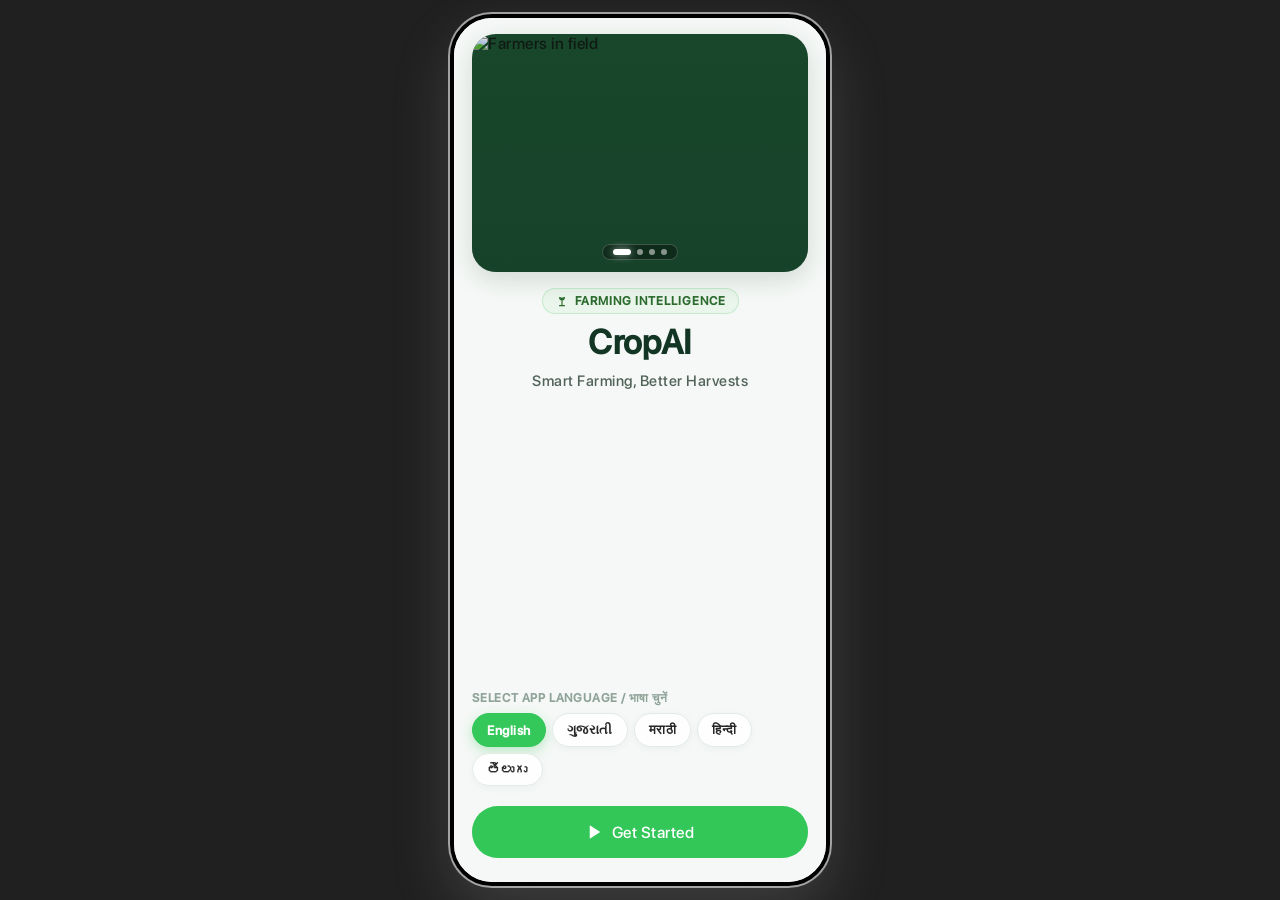
==== index.html @ 3a7b5b53 "feat: add Apple-style weather UI, live agri news, KVK directory and profile enhancements" ====
<!DOCTYPE html>
<html lang="en">
<head>
  <meta charset="UTF-8">
  <meta name="viewport" content="width=device-width, initial-scale=1.0, maximum-scale=1.0, user-scalable=no, viewport-fit=cover">
  <title>CropAI - Smart Farming &amp; Agricultural Intelligence</title>
  <!-- Google Fonts -->
  <link rel="preconnect" href="https://fonts.googleapis.com">
  <link rel="preconnect" href="https://fonts.gstatic.com" crossorigin>
  <link href="https://fonts.googleapis.com/css2?family=Inter:wght@400;500;600;700;800&family=Manrope:wght@400;500;600;700;800&display=swap" rel="stylesheet">
  <link rel="stylesheet" href="main.css">
</head>
<body>

<div class="app-container">

  <!-- Mobile Device Shell Frame (Responsive on Phones, Sleek Frame on Laptop) -->
  <main class="device-shell">

    <!-- =========================================================================
         1. SCREEN: WELCOME & ONBOARDING
         ========================================================================= -->
    <section id="screen-welcome" class="screen-view welcome-screen active">
      <div class="welcome-top-section">
        <div class="welcome-hero-banner">
          <div class="welcome-slideshow-container">
            <div class="welcome-slides-wrapper" id="welcomeSlidesWrapper">
              <div class="welcome-slide active">
                <img src="https://cdn.pixabay.com/photo/2022/09/15/18/40/farmers-7457046_1280.jpg" alt="Farmers in field">
                <div class="slide-overlay"></div>
              </div>
              <div class="welcome-slide">
                <img src="https://images.pexels.com/photos/2933243/pexels-photo-2933243.jpeg?cs=srgb&dl=pexels-jk04-2933243.jpg&fm=jpg" alt="Agriculture landscape">
                <div class="slide-overlay"></div>
              </div>
              <div class="welcome-slide">
                <img src="https://img.freepik.com/premium-photo/farmer-tending-crops-field-emphasizing-cycle-growth-sustainable-agriculture_996993-126149.jpg" alt="Farmer tending crops">
                <div class="slide-overlay"></div>
              </div>
              <div class="welcome-slide">
                <img src="https://media.istockphoto.com/id/1633877502/photo/smart-farming-agriculture-concept-man-holding-smartphone-monitor-and-track-agricultural.jpg?s=170667a&w=0&k=20&c=a_o7sky-tUpURgMu3EN2q37-H2zfUb5lwNKe7RwKpAM=" alt="Smart farming smartphone">
                <div class="slide-overlay"></div>
              </div>
            </div>
            <div class="slideshow-indicators" id="welcomeSlideDots">
              <span class="slide-dot active" onclick="jumpToSlide(0)"></span>
              <span class="slide-dot" onclick="jumpToSlide(1)"></span>
              <span class="slide-dot" onclick="jumpToSlide(2)"></span>
              <span class="slide-dot" onclick="jumpToSlide(3)"></span>
            </div>
          </div>
        </div>

        <div class="welcome-branding">
          <div class="logo-badge">
            <svg viewBox="0 0 24 24" fill="none" stroke="currentColor" stroke-width="2"><path d="M7 20h10M12 20V10M12 10a4 4 0 0 1-4-4 4 4 0 0 1 4 4zm0 0a4 4 0 0 0 4-4 4 4 0 0 0-4 4z"/></svg>
            <span>Farming Intelligence</span>
          </div>
          <h1 class="app-title-huge">CropAI</h1>
          <p class="app-subtitle-tagline">Smart Farming, Better Harvests</p>
        </div>
      </div>

      <div class="welcome-interactive-container">
        <div class="language-selector-section">
          <label class="lang-selector-label">Select App Language / भाषा चुनें</label>
          <div class="lang-chips-grid">
            <button class="lang-chip active" onclick="selectLang(this)">English</button>
            <button class="lang-chip" onclick="selectLang(this)">ગુજરાતી</button>
            <button class="lang-chip" onclick="selectLang(this)">मराठी</button>
            <button class="lang-chip" onclick="selectLang(this)">हिन्दी</button>
            <button class="lang-chip" onclick="selectLang(this)">తెలుగు</button>
          </div>
        </div>

        <button class="welcome-play-btn" onclick="navigateTo('screen-home')">
          <svg viewBox="0 0 24 24"><polygon points="5 3 19 12 5 21 5 3"/></svg>
          <span>Get Started</span>
        </button>
      </div>
    </section>

    <!-- =========================================================================
         2. SCREEN: HOME DASHBOARD
         ========================================================================= -->
    <section id="screen-home" class="screen-view">
      <div class="scroll-area">
        <!-- Header -->
        <div class="dashboard-header">
          <div class="location-weather-badge" onclick="navigateTo('screen-weather')" style="cursor:pointer;" title="Tap to view full day weather &amp; forecast">
            <div class="weather-icon-box" id="dashboardWeatherIcon">
              <img src="https://em-content.zobj.net/source/apple/453/sun_2600-fe0f.png" class="apple-header-weather-img" id="dashboardWeatherIconImg" alt="Clear Weather">
            </div>
            <div class="weather-text-wrap">
              <div class="weather-temp" id="dashboardWeatherText">26°C Clear</div>
              <div class="weather-location" id="dashboardLocationText">📍 Ahmedabad, Gujarat</div>
            </div>
          </div>
          <button class="icon-btn" onclick="navigateTo('screen-profile')" title="User Profile">
            <svg viewBox="0 0 24 24" fill="none" stroke="currentColor" stroke-width="2"><path d="M20 21v-2a4 4 0 0 0-4-4H8a4 4 0 0 0-4 4v2"/><circle cx="12" cy="7" r="4"/></svg>
          </button>
        </div>

        <!-- AI Recommendation Hero Card -->
        <div class="home-hero-wrap">
          <div class="hero-recommendation-card">
            <!-- Decorative Ambient Glows -->
            <div class="hero-ambient-glow"></div>
            <div class="hero-ambient-glow-sub"></div>

            <div class="hero-card-content">
              <!-- Top Row: Sparkle Icon -->


              <!-- Main Row: Content + 3D Crop Sprout Graphic -->
              <div class="hero-main-row">
                <div class="hero-text-block">
                  <h2 class="hero-card-title">AI Crop Recommendation</h2>
                  <p class="hero-card-desc">Get personalized high-yield crop suggestions based on your soil &amp; climate profile.</p>
                </div>
                <div class="hero-visual-badge">
                  <div class="hero-visual-glow"></div>
                  <img src="https://em-content.zobj.net/source/apple/453/seedling_1f331.png" alt="Crop AI" class="hero-plant-img">
                </div>
              </div>

              <!-- Agri-Tech Highlights Micro-Chips -->
              <div class="hero-chips-row">
                <span class="hero-chip">🧪 Soil NPK Sync</span>
                <span class="hero-chip">🌦️ Climate Match</span>
                <span class="hero-chip">🎯 98.4% Accuracy</span>
              </div>

              <!-- High-Conversion Action Button -->
              <button class="btn-get-rec" onclick="navigateTo('screen-crop-rec')">
                <span>Get Recommendation</span>
                <svg viewBox="0 0 24 24" fill="none" stroke="currentColor" stroke-width="2.5"><path d="M5 12h14M12 5l7 7-7 7"/></svg>
              </button>
            </div>
          </div>
        </div>

        <!-- Market Prices & Trends Carousel -->
        <div class="market-preview-section">
          <div class="section-header-row">
            <span class="section-heading">Market Prices &amp; Trends</span>
            <span class="link-view-all" onclick="navigateTo('screen-market')">View All</span>
          </div>
          <div class="prices-horizontal-scroll" id="homePricesHorizontalScroll">
            <div class="mini-price-card" onclick="navigateTo('screen-market')">
              <div class="mini-card-top">
                <span class="mini-crop-name">Wheat</span>
                <span class="trend-up-icon">
                  <svg viewBox="0 0 24 24" fill="none" stroke="currentColor" stroke-width="2"><path d="m5 12 7-7 7 7M12 19V5"/></svg>
                </span>
              </div>
              <div class="mini-price-val">₹2,450/qt</div>
              <div class="mini-pct-up">+1.2%</div>
            </div>

            <div class="mini-price-card" onclick="navigateTo('screen-market')">
              <div class="mini-card-top">
                <span class="mini-crop-name">Rice</span>
                <span class="trend-down-icon">
                  <svg viewBox="0 0 24 24" fill="none" stroke="currentColor" stroke-width="2"><path d="m19 12-7 7-7-7M12 5v14"/></svg>
                </span>
              </div>
              <div class="mini-price-val">₹3,100/qt</div>
              <div class="mini-pct-down">-0.5%</div>
            </div>

            <div class="mini-price-card" onclick="navigateTo('screen-market')">
              <div class="mini-card-top">
                <span class="mini-crop-name">Cotton</span>
                <span class="trend-up-icon">
                  <svg viewBox="0 0 24 24" fill="none" stroke="currentColor" stroke-width="2"><path d="m5 12 7-7 7 7M12 19V5"/></svg>
                </span>
              </div>
              <div class="mini-price-val">₹6,800/qt</div>
              <div class="mini-pct-up">+2.4%</div>
            </div>

            <div class="mini-price-card" onclick="navigateTo('screen-market')">
              <div class="mini-card-top">
                <span class="mini-crop-name">Soybean</span>
                <span class="trend-up-icon">
                  <svg viewBox="0 0 24 24" fill="none" stroke="currentColor" stroke-width="2"><path d="m5 12 7-7 7 7M12 19V5"/></svg>
                </span>
              </div>
              <div class="mini-price-val">₹4,100/qt</div>
              <div class="mini-pct-up">+3.5%</div>
            </div>
          </div>
        </div>

        <!-- Smart Farming Alerts -->
        <div class="alerts-section">
          <span class="section-heading">Smart Farming Alerts</span>
          <div class="alert-card">
            <div class="alert-bullet bullet-red"></div>
            <div class="alert-content">
              <span class="alert-type">Pest Alert</span>
              <span class="alert-message">Aphid risk high in your area</span>
            </div>
            <span class="alert-time">Now</span>
          </div>

          <div class="alert-card">
            <div class="alert-bullet bullet-amber"></div>
            <div class="alert-content">
              <span class="alert-type">Weather Alert</span>
              <span class="alert-message">Rain expected in 2 days</span>
            </div>
            <span class="alert-time">1h ago</span>
          </div>

          <div class="alert-card">
            <div class="alert-bullet bullet-green"></div>
            <div class="alert-content">
              <span class="alert-type">Harvest Advice</span>
              <span class="alert-message">Wheat ready for harvest</span>
            </div>
            <span class="alert-time">4h ago</span>
          </div>
        </div>

        <!-- Latest Agri News (APITube.io API) -->
        <div class="news-section">
          <div class="section-header-row" style="padding: 0; margin-bottom: 2px;">
            <span class="section-heading">Latest Agri News</span>
            <span class="link-view-all" id="newsRefreshBtn" onclick="fetchLiveAgriNews(true)" style="cursor:pointer;" title="Refresh live news">Refresh 🔄</span>
          </div>

          <!-- Category Filter Bar -->
          <div class="news-filter-scroll">
            <button class="news-filter-chip active" onclick="filterNewsCategory('all', this)">All News</button>
            <button class="news-filter-chip" onclick="filterNewsCategory('crops', this)">🌾 Crops &amp; MSP</button>
            <button class="news-filter-chip" onclick="filterNewsCategory('weather', this)">🌦️ Weather</button>
            <button class="news-filter-chip" onclick="filterNewsCategory('technology', this)">🚜 AgriTech</button>
          </div>

          <!-- News Cards Container -->
          <div id="newsContainer" class="news-cards-list">
            <div class="news-skeleton-card">
              <div class="news-skeleton-thumb"></div>
              <div class="news-skeleton-content">
                <div class="news-skeleton-line" style="width: 85%;"></div>
                <div class="news-skeleton-line" style="width: 60%;"></div>
                <div class="news-skeleton-line" style="width: 40%; height: 9px;"></div>
              </div>
            </div>
          </div>
        </div>
      </div>

      <!-- Bottom Nav -->
      <nav class="bottom-nav-bar">
        <div class="nav-tabs-row">
          <div class="nav-tab-item active" onclick="navigateTo('screen-home')">
            <img src="https://img.icons8.com/?size=100&id=6RlaHUy2CmGh&format=png&color=000000" class="nav-tab-icon" alt="Home">
            <span class="nav-tab-label">Home</span>
          </div>
          <div class="nav-tab-item" onclick="navigateTo('screen-ai-features')">
            <img src="https://img.icons8.com/?size=100&id=vyLn6TeXU6F9&format=png&color=000000" class="nav-tab-icon" alt="AI Tools">
            <span class="nav-tab-label">AI Tools</span>
          </div>
          <div class="nav-tab-item" onclick="navigateTo('screen-market')">
            <img src="https://img.icons8.com/?size=100&id=MJLpEC1bm3Vc&format=png&color=000000" class="nav-tab-icon" alt="Market">
            <span class="nav-tab-label">Market</span>
          </div>
          <div class="nav-tab-item" onclick="navigateTo('screen-profile')">
            <img src="https://img.icons8.com/?size=100&id=M9s3DeMEWotE&format=png&color=000000" class="nav-tab-icon" alt="Profile">
            <span class="nav-tab-label">Profile</span>
          </div>
        </div>
      </nav>
    </section>

    <!-- =========================================================================
         3. SCREEN: AI FEATURES HUB
         ========================================================================= -->
    <section id="screen-ai-features" class="screen-view">
      <div class="scroll-area">
        <header class="screen-header">
          <button class="icon-btn" onclick="navigateTo('screen-home')" title="Back to Home">
            <svg viewBox="0 0 24 24" fill="none" stroke="currentColor" stroke-width="2"><path d="m15 18-6-6 6-6"/></svg>
          </button>
          <span class="header-title">AI Intelligence</span>
          <button class="icon-btn" onclick="openChatModal()" title="AI Advisor">
            <svg viewBox="0 0 24 24" fill="none" stroke="currentColor" stroke-width="2"><path d="M21 15a2 2 0 0 1-2 2H7l-4 4V5a2 2 0 0 1 2-2h14a2 2 0 0 1 2 2z"/></svg>
          </button>
        </header>

        <div class="ai-hub-hero">
          <h2 class="ai-hub-title">AI Features</h2>
          <p class="ai-hub-desc">Power your agricultural decisions with machine-learning analysis and diagnostic tools.</p>
        </div>

        <div class="ai-tools-list">
          <!-- 1. AI Farming Assistant -->
          <div class="ai-tool-card" onclick="openChatModal()">
            <div class="tool-left">
              <div class="tool-icon-frame green">
                <svg viewBox="0 0 24 24" fill="none" stroke="currentColor" stroke-width="2"><path d="M12 2a10 10 0 0 1 10 10c0 5.523-4.477 10-10 10S2 17.523 2 12A10 10 0 0 1 12 2z"/><path d="M8 14s1.5 2 4 2 4-2 4-2"/><line x1="9" y1="9" x2="9.01" y2="9"/><line x1="15" y1="9" x2="15.01" y2="9"/></svg>
              </div>
              <div class="tool-texts">
                <span class="tool-name">AI Farming Assistant</span>
                <span class="tool-desc">Chat with AI for instant 24/7 farming advice</span>
              </div>
            </div>
            <div class="tool-arrow">
              <svg viewBox="0 0 24 24" fill="none" stroke="currentColor" stroke-width="2"><path d="m9 18 6-6-6-6"/></svg>
            </div>
          </div>

          <!-- 2. Crop Disease Detection -->
          <div class="ai-tool-card" onclick="navigateTo('screen-disease')">
            <div class="tool-left">
              <div class="tool-icon-frame orange">
                <svg viewBox="0 0 24 24" fill="none" stroke="currentColor" stroke-width="2"><circle cx="12" cy="12" r="10"/><path d="m4.93 4.93 4.24 4.24M14.83 14.83l4.24 4.24M14.83 9.17l4.24-4.24M4.93 19.07l4.24-4.24"/></svg>
              </div>
              <div class="tool-texts">
                <span class="tool-name">Crop Disease Detection</span>
                <span class="tool-desc">Scan leaf photos to diagnose diseases</span>
              </div>
            </div>
            <div class="tool-arrow">
              <svg viewBox="0 0 24 24" fill="none" stroke="currentColor" stroke-width="2"><path d="m9 18 6-6-6-6"/></svg>
            </div>
          </div>

          <!-- 3. Yield Prediction -->
          <div class="ai-tool-card" onclick="navigateTo('screen-yield')">
            <div class="tool-left">
              <div class="tool-icon-frame blue">
                <svg viewBox="0 0 24 24" fill="none" stroke="currentColor" stroke-width="2"><line x1="18" y1="20" x2="18" y2="10"/><line x1="12" y1="20" x2="12" y2="4"/><line x1="6" y1="20" x2="6" y2="14"/></svg>
              </div>
              <div class="tool-texts">
                <span class="tool-name">Yield Prediction</span>
                <span class="tool-desc">Accurate yield forecast based on soil &amp; climate</span>
              </div>
            </div>
            <div class="tool-arrow">
              <svg viewBox="0 0 24 24" fill="none" stroke="currentColor" stroke-width="2"><path d="m9 18 6-6-6-6"/></svg>
            </div>
          </div>

          <!-- 4. Profit Prediction -->
          <div class="ai-tool-card" onclick="navigateTo('screen-profit')">
            <div class="tool-left">
              <div class="tool-icon-frame gold">
                <svg viewBox="0 0 24 24" fill="none" stroke="currentColor" stroke-width="2"><line x1="12" y1="1" x2="12" y2="23"/><path d="M17 5H9.5a3.5 3.5 0 0 0 0 7h5a3.5 3.5 0 0 1 0 7H6"/></svg>
              </div>
              <div class="tool-texts">
                <span class="tool-name">Profit Prediction</span>
                <span class="tool-desc">Calculate expected earnings per crop &amp; area</span>
              </div>
            </div>
            <div class="tool-arrow">
              <svg viewBox="0 0 24 24" fill="none" stroke="currentColor" stroke-width="2"><path d="m9 18 6-6-6-6"/></svg>
            </div>
          </div>

          <!-- 5. Smart Recommendations -->
          <div class="ai-tool-card" onclick="navigateTo('screen-crop-rec')">
            <div class="tool-left">
              <div class="tool-icon-frame purple">
                <svg viewBox="0 0 24 24" fill="none" stroke="currentColor" stroke-width="2"><path d="M12 2v20M17 5H9.5a3.5 3.5 0 0 0 0 7h5a3.5 3.5 0 0 1 0 7H6"/><path d="M7 20h10M12 20V10M12 10a4 4 0 0 1-4-4 4 4 0 0 1 4 4zm0 0a4 4 0 0 0 4-4 4 4 0 0 0-4 4z"/></svg>
              </div>
              <div class="tool-texts">
                <span class="tool-name">Smart Recommendations</span>
                <span class="tool-desc">Personalized crop selection for your region</span>
              </div>
            </div>
            <div class="tool-arrow">
              <svg viewBox="0 0 24 24" fill="none" stroke="currentColor" stroke-width="2"><path d="m9 18 6-6-6-6"/></svg>
            </div>
          </div>

          <!-- 6. Soil Analysis -->
          <div class="ai-tool-card" onclick="navigateTo('screen-soil')">
            <div class="tool-left">
              <div class="tool-icon-frame teal">
                <svg viewBox="0 0 24 24" fill="none" stroke="currentColor" stroke-width="2"><path d="M10 2v7.31M14 2v7.31M8.5 2h7M14 9.3a6.5 6.5 0 1 1-4 0"/></svg>
              </div>
              <div class="tool-texts">
                <span class="tool-name">Soil Analysis</span>
                <span class="tool-desc">Deep nutrient and soil health report</span>
              </div>
            </div>
            <div class="tool-arrow">
              <svg viewBox="0 0 24 24" fill="none" stroke="currentColor" stroke-width="2"><path d="m9 18 6-6-6-6"/></svg>
            </div>
          </div>

          <!-- 7. Agro-Weather & Sowing Advisory -->
          <div class="ai-tool-card" onclick="navigateTo('screen-weather')">
            <div class="tool-left">
              <div class="tool-icon-frame cyan">
                <svg viewBox="0 0 24 24" fill="none" stroke="currentColor" stroke-width="2"><circle cx="12" cy="12" r="4"/><path d="M12 2v2M12 20v2M4.93 4.93l1.41 1.41M17.66 17.66l1.41 1.41M2 12h2M20 12h2M6.34 17.66l-1.41 1.41M19.07 4.93l-1.41 1.41"/></svg>
              </div>
              <div class="tool-texts">
                <span class="tool-name">Agro-Weather &amp; Sowing Advisory</span>
                <span class="tool-desc">OpenWeather live forecast &amp; spray suitability</span>
              </div>
            </div>
            <div class="tool-arrow">
              <svg viewBox="0 0 24 24" fill="none" stroke="currentColor" stroke-width="2"><path d="m9 18 6-6-6-6"/></svg>
            </div>
          </div>
        </div>
      </div>

      <!-- Bottom Nav -->
      <nav class="bottom-nav-bar">
        <div class="nav-tabs-row">
          <div class="nav-tab-item" onclick="navigateTo('screen-home')">
            <img src="https://img.icons8.com/?size=100&id=6RlaHUy2CmGh&format=png&color=000000" class="nav-tab-icon" alt="Home">
            <span class="nav-tab-label">Home</span>
          </div>
          <div class="nav-tab-item active" onclick="navigateTo('screen-ai-features')">
            <img src="https://img.icons8.com/?size=100&id=vyLn6TeXU6F9&format=png&color=000000" class="nav-tab-icon" alt="AI Tools">
            <span class="nav-tab-label">AI Tools</span>
          </div>
          <div class="nav-tab-item" onclick="navigateTo('screen-market')">
            <img src="https://img.icons8.com/?size=100&id=MJLpEC1bm3Vc&format=png&color=000000" class="nav-tab-icon" alt="Market">
            <span class="nav-tab-label">Market</span>
          </div>
          <div class="nav-tab-item" onclick="navigateTo('screen-profile')">
            <img src="https://img.icons8.com/?size=100&id=M9s3DeMEWotE&format=png&color=000000" class="nav-tab-icon" alt="Profile">
            <span class="nav-tab-label">Profile</span>
          </div>
        </div>
      </nav>
    </section>

    <!-- =========================================================================
         4. SCREEN: MARKET PRICES
         ========================================================================= -->
    <section id="screen-market" class="screen-view">
      <div class="scroll-area">
        <div class="market-header-section">
          <div class="market-header-top">
            <div>
              <div class="market-eyebrow">
                <span>Realtime APMC Mandi</span>
                <span class="live-dot-pulse"></span>
              </div>
              <h2 class="market-title-text">Market Prices</h2>
            </div>
            <button class="market-location-btn" onclick="detectUserLocationAndFetch(true)" title="Auto-detect My State Location">
              <svg viewBox="0 0 24 24" fill="none" stroke="currentColor" stroke-width="2"><path d="M12 2a8 8 0 0 0-8 8c0 5.25 8 12 8 12s8-6.75 8-12a8 8 0 0 0-8-8z"/><circle cx="12" cy="10" r="3"/></svg>
              <span id="marketStateBadge">Gujarat (Live)</span>
            </button>
          </div>

          <div class="market-search-bar">
            <svg viewBox="0 0 24 24" fill="none" stroke="currentColor" stroke-width="2"><circle cx="11" cy="11" r="8"/><line x1="21" y1="21" x2="16.65" y2="16.65"/></svg>
            <input type="text" id="marketSearchInput" placeholder="Search crop or mandi (e.g. Wheat, Cotton)..." oninput="filterMarketList()">
          </div>

          <div class="state-chips-scroll" id="marketStateChips">
            <button class="state-chip active" data-state="Gujarat" onclick="selectStateFilter('Gujarat', this)">📍 Gujarat</button>
            <button class="state-chip" data-state="All" onclick="selectStateFilter('All', this)">🇮🇳 All India</button>
            <button class="state-chip" data-state="Maharashtra" onclick="selectStateFilter('Maharashtra', this)">Maharashtra</button>
            <button class="state-chip" data-state="Punjab" onclick="selectStateFilter('Punjab', this)">Punjab</button>
            <button class="state-chip" data-state="Uttar Pradesh" onclick="selectStateFilter('Uttar Pradesh', this)">Uttar Pradesh</button>
            <button class="state-chip" data-state="Rajasthan" onclick="selectStateFilter('Rajasthan', this)">Rajasthan</button>
            <button class="state-chip" data-state="Madhya Pradesh" onclick="selectStateFilter('Madhya Pradesh', this)">Madhya Pradesh</button>
            <button class="state-chip" data-state="Haryana" onclick="selectStateFilter('Haryana', this)">Haryana</button>
            <button class="state-chip" data-state="Karnataka" onclick="selectStateFilter('Karnataka', this)">Karnataka</button>
            <button class="state-chip" data-state="Telangana" onclick="selectStateFilter('Telangana', this)">Telangana</button>
            <button class="state-chip" data-state="Odisha" onclick="selectStateFilter('Odisha', this)">Odisha</button>
          </div>
        </div>

        <div class="market-status-bar">
          <span id="marketResultsCount">Loading live mandi prices...</span>
          <span class="api-sync-indicator" id="apiSyncStatus">⚡ Live Agmarknet Gov API</span>
        </div>

        <div class="market-list-cards" id="marketListContainer">
          <!-- Dynamic Mandi Crop Cards will be rendered here by JavaScript -->
        </div>
      </div>

      <!-- Bottom Nav -->
      <nav class="bottom-nav-bar">
        <div class="nav-tabs-row">
          <div class="nav-tab-item" onclick="navigateTo('screen-home')">
            <img src="https://img.icons8.com/?size=100&id=6RlaHUy2CmGh&format=png&color=000000" class="nav-tab-icon" alt="Home">
            <span class="nav-tab-label">Home</span>
          </div>
          <div class="nav-tab-item" onclick="navigateTo('screen-ai-features')">
            <img src="https://img.icons8.com/?size=100&id=vyLn6TeXU6F9&format=png&color=000000" class="nav-tab-icon" alt="AI Tools">
            <span class="nav-tab-label">AI Tools</span>
          </div>
          <div class="nav-tab-item active" onclick="navigateTo('screen-market')">
            <img src="https://img.icons8.com/?size=100&id=MJLpEC1bm3Vc&format=png&color=000000" class="nav-tab-icon" alt="Market">
            <span class="nav-tab-label">Market</span>
          </div>
          <div class="nav-tab-item" onclick="navigateTo('screen-profile')">
            <img src="https://img.icons8.com/?size=100&id=M9s3DeMEWotE&format=png&color=000000" class="nav-tab-icon" alt="Profile">
            <span class="nav-tab-label">Profile</span>
          </div>
        </div>
      </nav>
    </section>

    <!-- =========================================================================
         5. SCREEN: PROFILE & SETTINGS
         ========================================================================= -->
    <section id="screen-profile" class="screen-view">
      <div class="scroll-area profile-scroll-area">
        <!-- Top Screen Header Bar -->
        <div class="profile-top-bar">
          <span class="profile-header-title">Farmer Profile</span>
          <button class="icon-btn-profile" onclick="alert('Digital Kisan ID: #GJ-9428\nStatus: Verified\nPM-KISAN: Active')" title="Digital Kisan ID">
            <svg viewBox="0 0 24 24" fill="none" stroke="currentColor" stroke-width="2"><rect x="3" y="3" width="18" height="18" rx="2"/><rect x="7" y="7" width="3" height="3"/><rect x="14" y="7" width="3" height="3"/><rect x="7" y="14" width="3" height="3"/><rect x="14" y="14" width="3" height="3"/></svg>
          </button>
        </div>

        <!-- Hero Profile Card -->
        <div class="profile-hero-card">
          <div class="profile-ambient-glow"></div>
          <div class="profile-card-inner">
            <div class="avatar-ring-container">
              <div class="avatar-img-circle">
                <span class="avatar-emoji">👨‍🌾</span>
              </div>
              <div class="avatar-verified-badge" title="e-KYC Verified">✓</div>
            </div>
            
            <div class="profile-meta-center">
              <h2 class="farmer-full-name">Rahul Malvi</h2>
              <div class="location-pin-row">
                <svg viewBox="0 0 24 24" fill="none" stroke="currentColor" stroke-width="2"><path d="M21 10c0 7-9 13-9 13s-9-6-9-13a9 9 0 0 1 18 0z"/><circle cx="12" cy="10" r="3"/></svg>
                <span id="profileLocationDisplay">Ahmedabad APMC Zone, Gujarat</span>
              </div>
              
              <div class="kisan-badges-row">
                <span class="kisan-badge kisan-badge-gold">⭐ Kisan Prime</span>
                <span class="kisan-badge kisan-badge-id">Kisan ID: #GJ-9428</span>
              </div>
            </div>
          </div>
        </div>

        <!-- 2x2 Stats Grid -->
        <div class="stats-2x2-grid">
          <div class="farmer-stat-card">
            <div class="stat-card-top">
              <span class="stat-header-text">Farm Size</span>
              <span class="stat-icon-wrap">🌾</span>
            </div>
            <span class="stat-bold-value">12.5 Acres</span>
            <span class="stat-footer-text">Irrigated Farmland</span>
          </div>

          <div class="farmer-stat-card">
            <div class="stat-card-top">
              <span class="stat-header-text">Soil Profile</span>
              <span class="stat-icon-wrap">🧪</span>
            </div>
            <span class="stat-bold-value">Black Loam</span>
            <span class="stat-footer-text">pH 6.8 • High Carbon</span>
          </div>

          <div class="farmer-stat-card">
            <div class="stat-card-top">
              <span class="stat-header-text">Active Crops</span>
              <span class="stat-icon-wrap">🌱</span>
            </div>
            <span class="stat-bold-value">Wheat &amp; Cotton</span>
            <span class="stat-footer-text">2 Active Rabi Plots</span>
          </div>

          <div class="farmer-stat-card">
            <div class="stat-card-top">
              <span class="stat-header-text">Member Tier</span>
              <span class="stat-icon-wrap">🏆</span>
            </div>
            <span class="stat-bold-value">Kisan Prime</span>
            <span class="stat-footer-text">Valid till Nov 2026</span>
          </div>
        </div>

        <!-- Quick PM-KISAN Benefit Ribbon -->
        <div class="pm-kisan-ribbon">
          <div class="pm-kisan-left">
            <span class="pm-kisan-dot"></span>
            <div>
              <span class="pm-kisan-title">PM-KISAN e-KYC Active</span>
              <span class="pm-kisan-sub">Direct DBT Mandi Benefits Enabled</span>
            </div>
          </div>
          <span class="pm-kisan-tag">Verified ✅</span>
        </div>

        <!-- Settings List -->
        <div class="profile-settings-section">
          <span class="section-heading">Account &amp; Settings</span>
          <div class="settings-card-group">
            <div class="settings-item-row" onclick="alert('Edit Profile: Update your name, mobile, and land parcel coordinates.')">
              <div class="settings-item-left">
                <div class="settings-icon-box">
                  <svg viewBox="0 0 24 24" fill="none" stroke="currentColor" stroke-width="2"><path d="M20 21v-2a4 4 0 0 0-4-4H8a4 4 0 0 0-4 4v2"/><circle cx="12" cy="7" r="4"/></svg>
                </div>
                <div class="settings-text-col">
                  <span class="settings-opt-title">Edit Profile</span>
                  <span class="settings-opt-sub">Name, phone &amp; farm parcel records</span>
                </div>
              </div>
              <svg viewBox="0 0 24 24" class="settings-chevron" fill="none" stroke="currentColor" stroke-width="2"><path d="m9 18 6-6-6-6"/></svg>
            </div>

            <div class="settings-item-row" onclick="alert('Notification Preferences: Mandi daily SMS, weather alerts & soil telemetry notifications active.')">
              <div class="settings-item-left">
                <div class="settings-icon-box">
                  <svg viewBox="0 0 24 24" fill="none" stroke="currentColor" stroke-width="2"><path d="M18 8A6 6 0 0 0 6 8c0 7-3 9-3 9h18s-3-2-3-9"/><path d="M13.73 21a2 2 0 0 1-3.46 0"/></svg>
                </div>
                <div class="settings-text-col">
                  <span class="settings-opt-title">Notification Alerts</span>
                  <span class="settings-opt-sub">Daily mandi rates, storm warnings</span>
                </div>
              </div>
              <svg viewBox="0 0 24 24" class="settings-chevron" fill="none" stroke="currentColor" stroke-width="2"><path d="m9 18 6-6-6-6"/></svg>
            </div>

            <div class="settings-item-row" onclick="alert('Language Preference: Select English, Hindi (हिन्दी) or Gujarati (ગુજરાતી)')">
              <div class="settings-item-left">
                <div class="settings-icon-box">
                  <svg viewBox="0 0 24 24" fill="none" stroke="currentColor" stroke-width="2"><circle cx="12" cy="12" r="10"/><line x1="2" y1="12" x2="22" y2="12"/><path d="M12 2a15.3 15.3 0 0 1 4 10 15.3 15.3 0 0 1-4 10 15.3 15.3 0 0 1-4-10 15.3 15.3 0 0 1 4-10z"/></svg>
                </div>
                <div class="settings-text-col">
                  <span class="settings-opt-title">Language / भाषा</span>
                  <span class="settings-opt-sub">English • हिन्दी • ગુજરાતી</span>
                </div>
              </div>
              <svg viewBox="0 0 24 24" class="settings-chevron" fill="none" stroke="currentColor" stroke-width="2"><path d="m9 18 6-6-6-6"/></svg>
            </div>

            <div class="settings-item-row" onclick="navigateTo('screen-kvk-directory')">
              <div class="settings-item-left">
                <div class="settings-icon-box" style="background:#eaf9ee;color:#2b6b2e;">
                  <svg viewBox="0 0 24 24" fill="none" stroke="currentColor" stroke-width="2"><path d="M22 16.92v3a2 2 0 0 1-2.18 2 19.79 19.79 0 0 1-8.63-3.07 19.5 19.5 0 0 1-6-6 19.79 19.79 0 0 1-3.07-8.67A2 2 0 0 1 4.11 2h3a2 2 0 0 1 2 1.72 12.84 12.84 0 0 0 .7 2.81 2 2 0 0 1-.45 2.11L8.09 9.91a16 16 0 0 0 6 6l1.27-1.27a2 2 0 0 1 2.11-.45 12.84 12.84 0 0 0 2.81.7A2 2 0 0 1 22 16.92z"/></svg>
                </div>
                <div class="settings-text-col">
                  <span class="settings-opt-title">Kisan Helpline &amp; KVK Directory</span>
                  <span class="settings-opt-sub">Toll-free 1800-180-1551 &amp; state KVKs</span>
                </div>
              </div>
              <svg viewBox="0 0 24 24" class="settings-chevron" fill="none" stroke="currentColor" stroke-width="2"><path d="m9 18 6-6-6-6"/></svg>
            </div>

            <div class="settings-item-row" onclick="openChatModal()">
              <div class="settings-item-left">
                <div class="settings-icon-box">
                  <svg viewBox="0 0 24 24" fill="none" stroke="currentColor" stroke-width="2"><path d="M21 15a2 2 0 0 1-2 2H7l-4 4V5a2 2 0 0 1 2-2h14a2 2 0 0 1 2 2z"/></svg>
                </div>
                <div class="settings-text-col">
                  <span class="settings-opt-title">Help &amp; Support</span>
                  <span class="settings-opt-sub">FAQ, talk to AI agri-doctor</span>
                </div>
              </div>
              <svg viewBox="0 0 24 24" class="settings-chevron" fill="none" stroke="currentColor" stroke-width="2"><path d="m9 18 6-6-6-6"/></svg>
            </div>
          </div>

          <button class="btn-logout-danger" onclick="navigateTo('screen-welcome')">
            <svg viewBox="0 0 24 24" fill="none" stroke="currentColor" stroke-width="2"><path d="M9 21H5a2 2 0 0 1-2-2V5a2 2 0 0 1 2-2h4"/><polyline points="16 17 21 12 16 7"/><line x1="21" y1="12" x2="9" y2="12"/></svg>
            <span>Log Out of AgroAI</span>
          </button>
        </div>
      </div>

      <!-- Bottom Nav -->
      <nav class="bottom-nav-bar">
        <div class="nav-tabs-row">
          <div class="nav-tab-item" onclick="navigateTo('screen-home')">
            <img src="https://img.icons8.com/?size=100&id=6RlaHUy2CmGh&format=png&color=000000" class="nav-tab-icon" alt="Home">
            <span class="nav-tab-label">Home</span>
          </div>
          <div class="nav-tab-item" onclick="navigateTo('screen-ai-features')">
            <img src="https://img.icons8.com/?size=100&id=vyLn6TeXU6F9&format=png&color=000000" class="nav-tab-icon" alt="AI Tools">
            <span class="nav-tab-label">AI Tools</span>
          </div>
          <div class="nav-tab-item" onclick="navigateTo('screen-market')">
            <img src="https://img.icons8.com/?size=100&id=MJLpEC1bm3Vc&format=png&color=000000" class="nav-tab-icon" alt="Market">
            <span class="nav-tab-label">Market</span>
          </div>
          <div class="nav-tab-item active" onclick="navigateTo('screen-profile')">
            <img src="https://img.icons8.com/?size=100&id=M9s3DeMEWotE&format=png&color=000000" class="nav-tab-icon" alt="Profile">
            <span class="nav-tab-label">Profile</span>
          </div>
        </div>
      </nav>
    </section>

    <!-- =========================================================================
         6. SCREEN: DISEASE DETECTION
         ========================================================================= -->
    <section id="screen-disease" class="screen-view">
      <div class="scroll-area no-tab">
        <header class="screen-header">
          <button class="icon-btn" onclick="navigateTo('screen-ai-features')" title="Back">
            <svg viewBox="0 0 24 24" fill="none" stroke="currentColor" stroke-width="2"><path d="m15 18-6-6 6-6"/></svg>
          </button>
          <span class="header-title">Disease Detection</span>
          <button class="icon-btn" onclick="alert('Point camera at plant leaves with clear daylight.')" title="Info">
            <svg viewBox="0 0 24 24" fill="none" stroke="currentColor" stroke-width="2"><circle cx="12" cy="12" r="10"/><line x1="12" y1="16" x2="12" y2="12"/><line x1="12" y1="8" x2="12.01" y2="8"/></svg>
          </button>
        </header>

        <div class="disease-body">
          <div class="disease-scan-frame">
            <div class="leaf-photo-container">
              <!-- Leaf with Blight Graphic -->
              <svg viewBox="0 0 300 200" width="100%" height="100%">
                <defs>
                  <radialGradient id="leafGrad" cx="50%" cy="50%" r="50%">
                    <stop offset="0%" stop-color="#4caf50"/>
                    <stop offset="100%" stop-color="#1b5e20"/>
                  </radialGradient>
                  <radialGradient id="spotGrad" cx="50%" cy="50%" r="50%">
                    <stop offset="0%" stop-color="#5d4037"/>
                    <stop offset="60%" stop-color="#8d6e63"/>
                    <stop offset="100%" stop-color="#3e2723"/>
                  </radialGradient>
                </defs>
                <rect width="300" height="200" fill="#2d4734"/>
                <!-- Big Leaf -->
                <path d="M60,160 Q150,20 240,160 Q150,190 60,160 Z" fill="url(#leafGrad)"/>
                <!-- Leaf Veins -->
                <path d="M150,45 L150,175 M150,75 Q110,95 90,110 M150,75 Q190,95 210,110 M150,115 Q110,135 80,150 M150,115 Q190,135 220,150" stroke="#81c784" stroke-width="2.5" fill="none"/>
                <!-- Blight Patches -->
                <ellipse cx="130" cy="100" rx="22" ry="16" fill="url(#spotGrad)" opacity="0.95"/>
                <ellipse cx="175" cy="125" rx="26" ry="18" fill="url(#spotGrad)" opacity="0.95"/>
                <circle cx="160" cy="85" r="12" fill="url(#spotGrad)" opacity="0.9"/>
                <!-- Yellowish Halo around Blight -->
                <ellipse cx="130" cy="100" rx="26" ry="20" stroke="#fbc02d" stroke-width="2" fill="none" opacity="0.7"/>
                <ellipse cx="175" cy="125" rx="30" ry="22" stroke="#fbc02d" stroke-width="2" fill="none" opacity="0.7"/>
              </svg>
              <!-- Animated Scanning Laser -->
              <div class="scan-laser-beam" id="scanLaser"></div>
            </div>
          </div>

          <div class="disease-results-card">
            <div class="disease-title-badge-row">
              <div>
                <div class="disease-detected-sub">Detected Disease</div>
                <h3 class="disease-name-title" id="diseaseNameDisplay">Tomato Late Blight</h3>
              </div>
              <div class="severity-pill" id="severityPillDisplay">High Severity</div>
            </div>

            <div class="disease-stats-2col">
              <div class="disease-stat-box">
                <span class="stat-header-text">AI Confidence</span>
                <span class="stat-bold-value" id="confidenceDisplay">94.2%</span>
              </div>
              <div class="disease-stat-box">
                <span class="stat-header-text">Crop Family</span>
                <span class="stat-bold-value" id="cropFamilyDisplay">Solanaceae</span>
              </div>
            </div>

            <div class="symptoms-desc-block">
              <span class="section-label-bold">Symptoms</span>
              <p class="symptoms-text" id="symptomsTextDisplay">
                Large, blue-gray to dark brown patches appear on leaves and stems, often accompanied by pale green halos and white mold on leaf undersides.
              </p>
            </div>

            <div class="action-items-list">
              <span class="section-label-bold">Recommended Actions</span>
              <div class="action-item-row">
                <div class="action-step-num">1</div>
                <div class="action-step-text">Prune and destroy infected foliage immediately.</div>
              </div>
              <div class="action-item-row">
                <div class="action-step-num">2</div>
                <div class="action-step-text">Apply registered copper-based fungicides weekly.</div>
              </div>
              <div class="action-item-row">
                <div class="action-step-num">3</div>
                <div class="action-step-text">Avoid overhead irrigation to reduce canopy wetness.</div>
              </div>
            </div>
          </div>

          <button class="btn-primary-action" onclick="simulateNewScan()">
            <svg viewBox="0 0 24 24" fill="none" stroke="currentColor" stroke-width="2"><path d="M23 19a2 2 0 0 1-2 2H3a2 2 0 0 1-2-2V8a2 2 0 0 1 2-2h4l2-3h6l2 3h4a2 2 0 0 1 2 2z"/><circle cx="12" cy="13" r="4"/></svg>
            <span>Scan Another Crop</span>
          </button>
        </div>
      </div>
    </section>

    <!-- =========================================================================
         7. SCREEN: AI CROP DECISION
         ========================================================================= -->
    <section id="screen-crop-rec" class="screen-view">
      <div class="scroll-area no-tab">
        <header class="screen-header">
          <button class="icon-btn" onclick="navigateTo('screen-home')" title="Back">
            <svg viewBox="0 0 24 24" fill="none" stroke="currentColor" stroke-width="2"><path d="m15 18-6-6 6-6"/></svg>
          </button>
          <span class="header-title">AI Crop Decision</span>
          <button class="icon-btn" onclick="alert('Metrics are auto-synced with regional soil telemetry.')" title="Info">
            <svg viewBox="0 0 24 24" fill="none" stroke="currentColor" stroke-width="2"><circle cx="12" cy="12" r="10"/><line x1="12" y1="16" x2="12" y2="12"/><line x1="12" y1="8" x2="12.01" y2="8"/></svg>
          </button>
        </header>

        <div style="padding: 0 18px 18px 18px; display: flex; flex-direction: column; gap: 14px;">
          <div class="crop-form-card">
            <div class="form-header-row">
              <span class="form-heading-title">Soil &amp; Environment Metrics</span>
              <div class="iot-live-badge">
                <svg viewBox="0 0 24 24" fill="none" stroke="currentColor" stroke-width="2"><rect x="4" y="4" width="16" height="16" rx="2"/><rect x="9" y="9" width="6" height="6"/></svg>
                <span>IoT Synced</span>
              </div>
            </div>

            <div class="crop-inputs-grid">
              <div class="input-group-item">
                <label class="input-field-label">Nitrogen (N)</label>
                <div class="custom-input-box">
                  <input type="number" id="recN" value="45">
                  <span style="font-size:11px;color:var(--text-light)">mg/kg</span>
                </div>
              </div>

              <div class="input-group-item">
                <label class="input-field-label">Phosphorus (P)</label>
                <div class="custom-input-box">
                  <input type="number" id="recP" value="32">
                  <span style="font-size:11px;color:var(--text-light)">mg/kg</span>
                </div>
              </div>

              <div class="input-group-item">
                <label class="input-field-label">Potassium (K)</label>
                <div class="custom-input-box">
                  <input type="number" id="recK" value="120">
                  <span style="font-size:11px;color:var(--text-light)">mg/kg</span>
                </div>
              </div>

              <div class="input-group-item">
                <label class="input-field-label">pH Level</label>
                <div class="custom-input-box">
                  <input type="number" step="0.1" id="recPH" value="6.5">
                  <span style="font-size:11px;color:var(--text-light)">pH</span>
                </div>
              </div>

              <div class="input-group-item">
                <label class="input-field-label">Rainfall (mm)</label>
                <div class="custom-input-box">
                  <input type="number" id="recRain" value="1200">
                  <span style="font-size:11px;color:var(--text-light)">mm</span>
                </div>
              </div>

              <div class="input-group-item">
                <label class="input-field-label">Temperature (°C)</label>
                <div class="custom-input-box">
                  <input type="number" id="recTemp" value="24">
                  <span style="font-size:11px;color:var(--text-light)">°C</span>
                </div>
              </div>

              <div class="input-group-item full-width">
                <label class="input-field-label">Humidity (%)</label>
                <div class="custom-input-box">
                  <input type="number" id="recHumid" value="68">
                  <span style="font-size:11px;color:var(--text-light)">%</span>
                </div>
              </div>
            </div>

            <button class="btn-primary-action" style="padding: 12px; margin-top: 4px;" onclick="calculateCropRecommendation()">
              <svg viewBox="0 0 24 24" fill="none" stroke="currentColor" stroke-width="2"><path d="m12 3-1.912 5.813a2 2 0 0 1-1.275 1.275L3 12l5.813 1.912a2 2 0 0 1 1.275 1.275L12 21l1.912-5.813a2 2 0 0 1 1.275-1.275L21 12l-5.813-1.912a2 2 0 0 1-1.275-1.275L12 3Z"/></svg>
              <span>Analyze &amp; Recommend</span>
            </button>
          </div>

          <span class="section-heading">Recommended Match</span>

          <div class="crop-rec-result-card" id="cropRecResultCard">
            <div class="rec-crop-badge-row">
              <div class="rec-crop-left">
                <div class="crop-img-thumb" id="recCropEmoji">
                  <img src="https://em-content.zobj.net/source/apple/453/sheaf-of-rice_1f33e.png" class="apple-crop-rec-img" alt="Wheat">
                </div>
                <div class="crop-name-stack">
                  <span class="crop-name-label" id="recCropName" style="font-size:16px;">Golden Wheat</span>
                  <span class="crop-unit-label" id="recCropCategory">Grain • Cereal Crop</span>
                </div>
              </div>
              <div class="match-score-pill" id="recMatchScore">94% Match</div>
            </div>

            <div style="height:1px;background:var(--border-light);width:100%;"></div>

            <div class="symptoms-desc-block">
              <span class="section-label-bold">AI Sowing Insights</span>
              <p class="symptoms-text" id="recInsightTemp">
                <strong>• Ideal Sowing Temp:</strong> Your soil pH (<span id="recPHDisplay">6.5</span>) is perfect. Plant in late Autumn when temperatures steady at 22-24°C.
              </p>
              <p class="symptoms-text" id="recInsightFertilizer" style="margin-top:4px;">
                <strong>• Fertilizer Hint:</strong> Nitrogen levels are slightly low. Apply a N-rich starter fertilizer before initial watering.
              </p>
            </div>
          </div>
        </div>
      </div>
    </section>

    <!-- =========================================================================
         8. SCREEN: YIELD PREDICTION
         ========================================================================= -->
    <section id="screen-yield" class="screen-view">
      <div class="scroll-area no-tab">
        <header class="screen-header">
          <button class="icon-btn" onclick="navigateTo('screen-ai-features')" title="Back">
            <svg viewBox="0 0 24 24" fill="none" stroke="currentColor" stroke-width="2"><path d="m15 18-6-6 6-6"/></svg>
          </button>
          <span class="header-title">Yield Prediction</span>
          <button class="icon-btn" onclick="alert('Yield forecasting trained on 10,000+ regional harvest datasets.')" title="Info">
            <svg viewBox="0 0 24 24" fill="none" stroke="currentColor" stroke-width="2"><circle cx="12" cy="12" r="10"/><line x1="12" y1="16" x2="12" y2="12"/><line x1="12" y1="8" x2="12.01" y2="8"/></svg>
          </button>
        </header>

        <div style="padding: 0 18px 18px 18px; display: flex; flex-direction: column; gap: 14px;">
          <div class="yield-form-card">
            <div class="input-group-item">
              <label class="input-field-label">Crop Type</label>
              <div class="yield-select-box">
                <svg viewBox="0 0 24 24" width="16" height="16" fill="none" stroke="#2b6b2e" stroke-width="2"><path d="M7 20h10M12 20V10M12 10a4 4 0 0 1-4-4 4 4 0 0 1 4 4zm0 0a4 4 0 0 0 4-4 4 4 0 0 0-4 4z"/></svg>
                <select id="yieldCropSelect" onchange="calculateYield()">
                  <option value="wheat">Wheat (Triticum aestivum)</option>
                  <option value="rice">Rice (Basmati)</option>
                  <option value="cotton">Cotton</option>
                  <option value="maize">Maize (Corn)</option>
                  <option value="soybean">Soybean</option>
                  <option value="sugarcane">Sugarcane</option>
                </select>
                <svg viewBox="0 0 24 24" width="14" height="14" fill="none" stroke="currentColor" stroke-width="2"><path d="m6 9 6 6 6-6"/></svg>
              </div>
            </div>

            <div style="display: flex; gap: 10px;">
              <div class="input-group-item" style="flex:1;">
                <label class="input-field-label">Farm Area (Acres)</label>
                <div class="yield-select-box">
                  <select id="yieldAreaSelect" onchange="calculateYield()">
                    <option value="2.5">2.5 Acres</option>
                    <option value="5.5" selected>5.5 Acres</option>
                    <option value="10">10 Acres</option>
                    <option value="25">25 Acres</option>
                    <option value="50">50 Acres</option>
                  </select>
                  <svg viewBox="0 0 24 24" width="14" height="14" fill="none" stroke="currentColor" stroke-width="2"><path d="m6 9 6 6 6-6"/></svg>
                </div>
              </div>

              <div class="input-group-item" style="flex:1;">
                <label class="input-field-label">Soil Type</label>
                <div class="yield-select-box">
                  <select id="yieldSoilSelect" onchange="calculateYield()">
                    <option value="clay" selected>Clay Loam</option>
                    <option value="sandy">Sandy Loam</option>
                    <option value="silt">Silt Loam</option>
                    <option value="black">Black Soil</option>
                  </select>
                  <svg viewBox="0 0 24 24" width="14" height="14" fill="none" stroke="currentColor" stroke-width="2"><path d="m6 9 6 6 6-6"/></svg>
                </div>
              </div>
            </div>

            <div class="input-group-item">
              <label class="input-field-label">Irrigation Method</label>
              <div class="yield-select-box">
                <svg viewBox="0 0 24 24" width="16" height="16" fill="none" stroke="#007aff" stroke-width="2"><path d="M12 2.69l5.66 5.66a8 8 0 1 1-11.31 0z"/></svg>
                <select id="yieldIrrigSelect" onchange="calculateYield()">
                  <option value="drip" selected>Drip Irrigation</option>
                  <option value="sprinkler">Sprinkler System</option>
                  <option value="flood">Flood / Furrow</option>
                  <option value="rainfed">Rainfed</option>
                </select>
                <svg viewBox="0 0 24 24" width="14" height="14" fill="none" stroke="currentColor" stroke-width="2"><path d="m6 9 6 6 6-6"/></svg>
              </div>
            </div>
          </div>

          <button class="btn-primary-action" onclick="calculateYield()">
            <span>Calculate Yield Prediction</span>
            <svg viewBox="0 0 24 24" fill="none" stroke="currentColor" stroke-width="2"><path d="M5 12h14M12 5l7 7-7 7"/></svg>
          </button>

          <div class="yield-results-panel">
            <div style="display:flex;flex-direction:column;gap:3px;">
              <span class="disease-detected-sub">Estimated Farm Harvest</span>
              <div class="harvest-big-num" id="yieldOutputDisplay">224.5 Quintals</div>
            </div>

            <div style="height:1px;background:var(--border-light);width:100%;"></div>

            <div style="display:flex;align-items:center;justify-content:space-between;">
              <div style="display:flex;flex-direction:column;gap:2px;">
                <span class="stat-header-text">Estimated Harvest Date</span>
                <span class="stat-bold-value" id="yieldDateDisplay">Oct 18 - Oct 25, 2026</span>
              </div>
              <div class="regional-trend-pill">
                <svg viewBox="0 0 24 24" fill="none" stroke="currentColor" stroke-width="2"><path d="m5 12 7-7 7 7M12 19V5"/></svg>
                <span id="yieldTrendDisplay">+14% Regional Avg</span>
              </div>
            </div>

            <div class="disease-stat-box" style="background:#f5f8f6;border-radius:14px;padding:12px;">
              <span class="section-label-bold" style="color:var(--primary-dark)">Yield Improvement Tips</span>
              <p class="symptoms-text" id="yieldTipsDisplay" style="margin-top:3px;">
                Increase drip cycles by 10% during late flowering stage. Consider top-dressing with nitrogen-based compost.
              </p>
            </div>
          </div>
        </div>
      </div>
    </section>

    <!-- =========================================================================
         9. SCREEN: PROFIT ESTIMATOR
         ========================================================================= -->
    <section id="screen-profit" class="screen-view">
      <div class="scroll-area no-tab">
        <header class="screen-header">
          <button class="icon-btn" onclick="navigateTo('screen-ai-features')" title="Back">
            <svg viewBox="0 0 24 24" fill="none" stroke="currentColor" stroke-width="2"><path d="m15 18-6-6 6-6"/></svg>
          </button>
          <span class="header-title">Profit Estimator</span>
          <button class="icon-btn" onclick="alert('Profit calculator accounts for market rates and cultivation costs.')" title="Info">
            <svg viewBox="0 0 24 24" fill="none" stroke="currentColor" stroke-width="2"><circle cx="12" cy="12" r="10"/><line x1="12" y1="16" x2="12" y2="12"/><line x1="12" y1="8" x2="12.01" y2="8"/></svg>
          </button>
        </header>

        <div style="padding: 0 18px 18px 18px; display: flex; flex-direction: column; gap: 14px;">
          <div class="crop-form-card">
            <div class="profit-form-grid">
              <div class="input-group-item">
                <label class="input-field-label">Crop Type</label>
                <div class="yield-select-box">
                  <select id="profitCropSelect" onchange="calculateProfit()">
                    <option value="cotton" selected>Cotton</option>
                    <option value="wheat">Wheat</option>
                    <option value="rice">Rice</option>
                    <option value="soybean">Soybean</option>
                    <option value="sugarcane">Sugarcane</option>
                  </select>
                </div>
              </div>

              <div class="input-group-item">
                <label class="input-field-label">Est. Yield (Qtl)</label>
                <div class="custom-input-box">
                  <input type="number" id="profitYieldInput" value="180" oninput="calculateProfit()">
                </div>
              </div>

              <div class="input-group-item">
                <label class="input-field-label">Investment Cost ($)</label>
                <div class="custom-input-box">
                  <input type="number" id="profitCostInput" value="3200" oninput="calculateProfit()">
                </div>
              </div>

              <div class="input-group-item">
                <label class="input-field-label">Market Rate ($/Qtl)</label>
                <div class="custom-input-box">
                  <input type="number" id="profitRateInput" value="85" oninput="calculateProfit()">
                </div>
              </div>
            </div>
          </div>

          <button class="btn-primary-action" onclick="calculateProfit()">
            <span>Calculate Projected Profit</span>
          </button>

          <div class="profit-result-card">
            <div style="display:flex;flex-direction:column;gap:3px;">
              <span class="disease-detected-sub">Estimated Net Profit</span>
              <div class="net-profit-val" id="profitNetDisplay">$12,100.00</div>
            </div>

            <div class="roi-metrics-row">
              <div class="roi-box">
                <span class="stat-header-text">Profit Margin</span>
                <span class="roi-val-green" id="profitMarginDisplay">79.08%</span>
              </div>
              <div class="roi-box">
                <span class="stat-header-text">ROI Multiplier</span>
                <span class="roi-val-green" id="profitRoiDisplay">3.78x</span>
              </div>
            </div>

            <div style="height:1px;background:var(--border-light);width:100%;"></div>

            <div style="display:flex;flex-direction:column;gap:6px;">
              <span class="section-label-bold">Cost vs Revenue Ratio</span>
              <div class="cost-ratio-track">
                <div class="cost-portion" id="costPortionBar" style="width: 21%;"></div>
                <div class="profit-portion" id="profitPortionBar" style="width: 79%;"></div>
              </div>
              <div class="ratio-legend-row">
                <div class="legend-dot-item">
                  <div class="legend-dot dot-red"></div>
                  <span id="costLegendText">Cost ($3.2K)</span>
                </div>
                <div class="legend-dot-item">
                  <div class="legend-dot dot-green"></div>
                  <span id="profitLegendText">Profit ($12.1K)</span>
                </div>
              </div>
            </div>
          </div>
        </div>
      </div>
    </section>

    <!-- =========================================================================
         10. SCREEN: SOIL ANALYZER
         ========================================================================= -->
    <section id="screen-soil" class="screen-view">
      <div class="scroll-area no-tab">
        <header class="screen-header">
          <button class="icon-btn" onclick="navigateTo('screen-ai-features')" title="Back">
            <svg viewBox="0 0 24 24" fill="none" stroke="currentColor" stroke-width="2"><path d="m15 18-6-6 6-6"/></svg>
          </button>
          <span class="header-title">Soil Analyzer</span>
          <button class="icon-btn" onclick="alert('Upload lab soil tests or input NPK values manually.')" title="Info">
            <svg viewBox="0 0 24 24" fill="none" stroke="currentColor" stroke-width="2"><circle cx="12" cy="12" r="10"/><line x1="12" y1="16" x2="12" y2="12"/><line x1="12" y1="8" x2="12.01" y2="8"/></svg>
          </button>
        </header>

        <div style="padding: 0 18px 18px 18px; display: flex; flex-direction: column; gap: 14px;">
          <!-- Toggle Pill -->
          <div class="soil-toggle-pill">
            <div class="toggle-option-btn" id="toggleReportBtn" onclick="toggleSoilMode('report')">Report Scan</div>
            <div class="toggle-option-btn active" id="toggleManualBtn" onclick="toggleSoilMode('manual')">Manual Inputs</div>
          </div>

          <div class="crop-form-card" id="soilManualForm">
            <!-- N P K -->
            <div class="npk-inputs-row">
              <div class="input-group-item">
                <label class="input-field-label">N</label>
                <div class="custom-input-box">
                  <input type="number" id="soilN" value="48" oninput="calculateSoilHealth()">
                </div>
              </div>
              <div class="input-group-item">
                <label class="input-field-label">P</label>
                <div class="custom-input-box">
                  <input type="number" id="soilP" value="14" oninput="calculateSoilHealth()">
                </div>
              </div>
              <div class="input-group-item">
                <label class="input-field-label">K</label>
                <div class="custom-input-box">
                  <input type="number" id="soilK" value="32" oninput="calculateSoilHealth()">
                </div>
              </div>
            </div>

            <!-- pH & Moisture -->
            <div style="display: flex; gap: 10px;">
              <div class="input-group-item" style="flex:1;">
                <label class="input-field-label">pH Level</label>
                <div class="custom-input-box">
                  <input type="number" step="0.1" id="soilPH" value="6.5" oninput="calculateSoilHealth()">
                </div>
              </div>
              <div class="input-group-item" style="flex:1;">
                <label class="input-field-label">Moisture (%)</label>
                <div class="custom-input-box">
                  <input type="number" id="soilMoist" value="34" oninput="calculateSoilHealth()">
                </div>
              </div>
            </div>
          </div>

          <button class="btn-primary-action" onclick="calculateSoilHealth()">
            <span>Analyze Nutrient Health</span>
          </button>

          <div class="profit-result-card">
            <div class="gauge-score-container">
              <div>
                <span class="disease-detected-sub">Health Index</span>
                <div class="form-heading-title" id="soilConditionDisplay" style="font-size: 19px; font-weight:800; color:var(--primary-dark)">Good Condition</div>
              </div>
              <div class="circle-gauge-wrap">
                <svg class="circle-gauge-svg" viewBox="0 0 70 70">
                  <circle class="gauge-bg-circle" cx="35" cy="35" r="30"/>
                  <circle class="gauge-bar-circle" id="soilGaugeCircle" cx="35" cy="35" r="30"/>
                </svg>
                <span class="gauge-score-number" id="soilScoreNumber">85</span>
              </div>
            </div>

            <div style="height:1px;background:var(--border-light);width:100%;"></div>

            <!-- Nutrient Bars -->
            <div class="nutrient-status-list">
              <div class="nutrient-status-row">
                <div>
                  <div class="crop-name-label">Nitrogen (N)</div>
                  <div class="crop-unit-label" id="soilNText">Current value: 48 mg/kg</div>
                </div>
                <span class="status-badge-optimal" id="soilNBadge">Optimal</span>
              </div>

              <div class="nutrient-status-row">
                <div>
                  <div class="crop-name-label">Phosphorus (P)</div>
                  <div class="crop-unit-label" id="soilPText">Current value: 14 mg/kg</div>
                </div>
                <span class="status-badge-deficient" id="soilPBadge">Low Deficient</span>
              </div>

              <div class="nutrient-status-row">
                <div>
                  <div class="crop-name-label">Potassium (K)</div>
                  <div class="crop-unit-label" id="soilKText">Current value: 32 mg/kg</div>
                </div>
                <span class="status-badge-optimal" id="soilKBadge">Optimal</span>
              </div>
            </div>

            <div style="height:1px;background:var(--border-light);width:100%;"></div>

            <!-- Highly Recommended Crops -->
            <div style="display:flex;flex-direction:column;gap:6px;">
              <span class="section-label-bold">Highly Recommended Crops</span>
              <div class="crop-tags-wrap" id="soilRecCropsWrap">
                <span class="crop-rec-tag">Soybeans</span>
                <span class="crop-rec-tag">Corn</span>
                <span class="crop-rec-tag">Potatoes</span>
                <span class="crop-rec-tag">Legumes</span>
              </div>
            </div>
          </div>
        </div>
      </div>
    </section>

    <!-- =========================================================================
         11. SCREEN: REAL-TIME WEATHER & AGRO-ADVISORY (OPENWEATHER)
         ========================================================================= -->
    <section id="screen-weather" class="screen-view">
      <div class="scroll-area no-tab">
        <header class="screen-header">
          <button class="icon-btn" onclick="navigateTo('screen-ai-features')" title="Back">
            <svg viewBox="0 0 24 24" fill="none" stroke="currentColor" stroke-width="2"><path d="m15 18-6-6 6-6"/></svg>
          </button>
          <span class="header-title">Full Day Agro-Weather</span>
          <button class="icon-btn" onclick="fetchLiveWeatherData(true)" title="Refresh Live Weather">
            <svg viewBox="0 0 24 24" fill="none" stroke="currentColor" stroke-width="2"><path d="M21.5 2v6h-6M21.34 15.57a10 10 0 1 1-.57-8.38l5.67-5.67"/></svg>
          </button>
        </header>

        <div style="padding: 0 18px 24px 18px; display: flex; flex-direction: column; gap: 14px;">
          <!-- Weather Hero Card -->
          <div class="weather-hero-card">
            <div class="weather-hero-top">
              <div>
                <span class="weather-city-label" id="weatherCityDisplay">📍 Ahmedabad, Gujarat</span>
                <div class="weather-temp-huge" id="weatherTempDisplay">32°C</div>
                <span class="weather-condition-sub" id="weatherCondDisplay">Partly Cloudy • RealFeel 35°C</span>
              </div>
              <div class="weather-hero-icon" id="weatherIconEmoji">
                <img src="https://em-content.zobj.net/source/apple/453/sun-behind-cloud_26c5.png" class="apple-weather-hero-img" alt="Weather">
              </div>
            </div>

            <div class="weather-stats-grid">
              <div class="weather-stat-box">
                <span class="stat-header-text">Humidity</span>
                <span class="stat-bold-value" id="weatherHumidityDisplay">62%</span>
              </div>
              <div class="weather-stat-box">
                <span class="stat-header-text">Wind Speed</span>
                <span class="stat-bold-value" id="weatherWindDisplay">12 km/h</span>
              </div>
              <div class="weather-stat-box">
                <span class="stat-header-text">Rain Chance</span>
                <span class="stat-bold-value" id="weatherRainDisplay">10%</span>
              </div>
              <div class="weather-stat-box">
                <span class="stat-header-text">UV Index</span>
                <span class="stat-bold-value" id="weatherUVDisplay">6 High</span>
              </div>
            </div>
          </div>

          <!-- Sunrise, Sunset & Day Length for Farmers -->
          <div class="sun-schedule-banner">
            <div class="sun-schedule-item">
              <span class="sun-icon"><img src="https://em-content.zobj.net/source/apple/453/sun-behind-small-cloud_1f324-fe0f.png" class="apple-sun-img" alt="Sunrise"></span>
              <div class="sun-text-stack">
                <span class="sun-label">Sunrise</span>
                <strong class="sun-val" id="weatherSunrise">06:14 AM</strong>
              </div>
            </div>
            <div class="sun-divider"></div>
            <div class="sun-schedule-item">
              <span class="sun-icon"><img src="https://em-content.zobj.net/source/apple/453/crescent-moon_1f319.png" class="apple-sun-img" alt="Sunset"></span>
              <div class="sun-text-stack">
                <span class="sun-label">Sunset</span>
                <strong class="sun-val" id="weatherSunset">06:38 PM</strong>
              </div>
            </div>
            <div class="sun-divider"></div>
            <div class="sun-schedule-item">
              <span class="sun-icon"><img src="https://em-content.zobj.net/source/apple/453/sun-behind-cloud_26c5.png" class="apple-sun-img" alt="Solar"></span>
              <div class="sun-text-stack">
                <span class="sun-label">Solar Window</span>
                <strong class="sun-val" style="color:var(--accent-green-dark);">12h 24m</strong>
              </div>
            </div>
          </div>

          <!-- Full Day 24-Hour Timeline for Farmers -->
          <div class="section-header-row" style="padding:0;">
            <span class="section-heading">Full Day Hourly Forecast</span>
            <span class="link-view-all" style="font-size:11px;">24-Hr Cycle</span>
          </div>

          <div class="hourly-weather-scroll" id="hourlyWeatherScroll">
            <!-- Populated dynamically by JS -->
            <div class="hourly-weather-card current">
              <span class="hourly-time">Now</span>
              <span class="hourly-emoji"><img src="https://em-content.zobj.net/source/apple/453/sun-behind-cloud_26c5.png" class="apple-hourly-icon" alt="Cloudy"></span>
              <span class="hourly-temp">32°C</span>
              <span class="hourly-rain">💧 10%</span>
              <span class="hourly-wind">💨 12k/h</span>
              <span class="hourly-agro-tag ideal">Ideal Spray</span>
            </div>
            <div class="hourly-weather-card">
              <span class="hourly-time">09:00 AM</span>
              <span class="hourly-emoji"><img src="https://em-content.zobj.net/source/apple/453/sun-behind-small-cloud_1f324-fe0f.png" class="apple-hourly-icon" alt="Sunny"></span>
              <span class="hourly-temp">29°C</span>
              <span class="hourly-rain">💧 5%</span>
              <span class="hourly-wind">💨 10k/h</span>
              <span class="hourly-agro-tag safe">Field Work</span>
            </div>
            <div class="hourly-weather-card">
              <span class="hourly-time">12:00 PM</span>
              <span class="hourly-emoji"><img src="https://em-content.zobj.net/source/apple/453/sun-behind-small-cloud_1f324-fe0f.png" class="apple-hourly-icon" alt="Sun"></span>
              <span class="hourly-temp">34°C</span>
              <span class="hourly-rain">💧 10%</span>
              <span class="hourly-wind">💨 14k/h</span>
              <span class="hourly-agro-tag heat">Peak Heat</span>
            </div>
            <div class="hourly-weather-card">
              <span class="hourly-time">03:00 PM</span>
              <span class="hourly-emoji"><img src="https://em-content.zobj.net/source/apple/453/sun-behind-large-cloud_1f325-fe0f.png" class="apple-hourly-icon" alt="Sun cloud"></span>
              <span class="hourly-temp">35°C</span>
              <span class="hourly-rain">💧 15%</span>
              <span class="hourly-wind">💨 16k/h</span>
              <span class="hourly-agro-tag safe">Tillage</span>
            </div>
            <div class="hourly-weather-card">
              <span class="hourly-time">06:00 PM</span>
              <span class="hourly-emoji"><img src="https://em-content.zobj.net/source/apple/453/sun-behind-cloud_26c5.png" class="apple-hourly-icon" alt="Evening sun"></span>
              <span class="hourly-temp">30°C</span>
              <span class="hourly-rain">💧 10%</span>
              <span class="hourly-wind">💨 11k/h</span>
              <span class="hourly-agro-tag irrig">Drip Irrig</span>
            </div>
            <div class="hourly-weather-card">
              <span class="hourly-time">09:00 PM</span>
              <span class="hourly-emoji"><img src="https://em-content.zobj.net/source/apple/453/crescent-moon_1f319.png" class="apple-hourly-icon" alt="Moon"></span>
              <span class="hourly-temp">26°C</span>
              <span class="hourly-rain">💧 5%</span>
              <span class="hourly-wind">💨 8k/h</span>
              <span class="hourly-agro-tag safe">Cool Rest</span>
            </div>
          </div>

          <!-- Farmer Day-Phases Action Schedule -->
          <span class="section-heading">Farmer Day Schedule &amp; Actions</span>
          <div class="day-phases-container">
            <div class="phase-card">
              <div class="phase-time-col">
                <span class="phase-icon"><img src="https://em-content.zobj.net/source/apple/453/sun-behind-small-cloud_1f324-fe0f.png" class="apple-phase-img" alt="Morning"></span>
                <span class="phase-hour">06:00 - 10:00</span>
              </div>
              <div class="phase-detail-col">
                <div class="phase-title-row">
                  <span class="phase-title">Morning: Spray &amp; Weeding</span>
                  <span class="advisory-badge-green">Best Window</span>
                </div>
                <p class="phase-desc">Dew dries up by 8 AM. Wind speed is low (&lt;10 km/h). Optimal for foliar micro-nutrient spray and weed removal.</p>
              </div>
            </div>

            <div class="phase-card">
              <div class="phase-time-col">
                <span class="phase-icon"><img src="https://em-content.zobj.net/source/apple/453/sun-behind-large-cloud_1f325-fe0f.png" class="apple-phase-img" alt="Mid-day"></span>
                <span class="phase-hour">11:00 - 15:30</span>
              </div>
              <div class="phase-detail-col">
                <div class="phase-title-row">
                  <span class="phase-title">Mid-Day: Heat &amp; Solar Pumping</span>
                  <span class="advisory-badge-yellow">Peak UV</span>
                </div>
                <p class="phase-desc">Peak solar irradiance for solar tubewells. Avoid chemical spraying or overhead sprinkler irrigation to prevent leaf burn and evaporation.</p>
              </div>
            </div>

            <div class="phase-card">
              <div class="phase-time-col">
                <span class="phase-icon"><img src="https://em-content.zobj.net/source/apple/453/sun-behind-cloud_26c5.png" class="apple-phase-img" alt="Evening"></span>
                <span class="phase-hour">16:00 - 19:30</span>
              </div>
              <div class="phase-detail-col">
                <div class="phase-title-row">
                  <span class="phase-title">Evening: Irrigation &amp; Harvesting</span>
                  <span class="advisory-badge-green">Ideal Irrigation</span>
                </div>
                <p class="phase-desc">Temperatures cool to 29°C. Best period for drip irrigation (45 mins) and vegetable harvesting to keep produce fresh for morning mandi.</p>
              </div>
            </div>

            <div class="phase-card">
              <div class="phase-time-col">
                <span class="phase-icon"><img src="https://em-content.zobj.net/source/apple/453/crescent-moon_1f319.png" class="apple-phase-img" alt="Night"></span>
                <span class="phase-hour">20:00 - 05:30</span>
              </div>
              <div class="phase-detail-col">
                <div class="phase-title-row">
                  <span class="phase-title">Night: Dew &amp; Pest Monitoring</span>
                  <span class="advisory-badge-yellow">Watch Humidity</span>
                </div>
                <p class="phase-desc">Night temperature drops to 23°C with humidity rising to 78%. Favorable for crop rest; monitor for nocturnal bollworm or aphid flight.</p>
              </div>
            </div>
          </div>

          <!-- AI Agro-Advisories for Farmers -->
          <span class="section-heading">Smart Agricultural Advisories</span>
          <div class="agro-advisory-list">
            <!-- Spray Advisory -->
            <div class="agro-advisory-card">
              <div class="advisory-top-row">
                <div style="display:flex;align-items:center;gap:8px;">
                  <span style="font-size:20px;">🚜</span>
                  <div>
                    <span class="advisory-title">Pesticide Spray Suitability</span>
                    <span class="advisory-subtitle">Based on wind &amp; rain radar</span>
                  </div>
                </div>
                <span class="advisory-badge-green" id="sprayBadge">Ideal Today</span>
              </div>
              <p class="advisory-text" id="sprayText">
                🟢 Rain probability is low (&lt;15%) and wind is gentle (&lt;15 km/h). Safe for foliar spray and fertilizer top-dressing.
              </p>
            </div>

            <!-- Irrigation Advisory -->
            <div class="agro-advisory-card">
              <div class="advisory-top-row">
                <div style="display:flex;align-items:center;gap:8px;">
                  <span style="font-size:20px;">💧</span>
                  <div>
                    <span class="advisory-title">Irrigation Management</span>
                    <span class="advisory-subtitle">Soil moisture &amp; evapotranspiration</span>
                  </div>
                </div>
                <span class="advisory-badge-yellow" id="irrigBadge">Moderate</span>
              </div>
              <p class="advisory-text" id="irrigText">
                🟡 Run evening drip irrigation for 40-50 mins. Avoid afternoon flood watering to prevent root heating.
              </p>
            </div>

            <!-- Sowing Advisory -->
            <div class="agro-advisory-card">
              <div class="advisory-top-row">
                <div style="display:flex;align-items:center;gap:8px;">
                  <span style="font-size:20px;">🌱</span>
                  <div>
                    <span class="advisory-title">Sowing &amp; Field Operations</span>
                    <span class="advisory-subtitle">Soil temperature window</span>
                  </div>
                </div>
                <span class="advisory-badge-green" id="sowingBadge">Favorable</span>
              </div>
              <p class="advisory-text" id="sowingText">
                🟢 Soil moisture and temperature steady at 24-28°C. Favorable for Rabi season field preparation.
              </p>
            </div>
          </div>

          <!-- 5-Day Forecast Carousel -->
          <span class="section-heading">5-Day Agro Forecast</span>
          <div class="forecast-horizontal-scroll" id="weatherForecastScroll">
            <div class="forecast-day-card">
              <span class="forecast-day-name">Today</span>
              <span class="forecast-emoji"><img src="https://em-content.zobj.net/source/apple/453/sun-behind-cloud_26c5.png" class="apple-forecast-icon" alt="Cloudy"></span>
              <span class="forecast-temp-val">32° / 23°</span>
              <span class="forecast-rain-pill">10% Rain</span>
            </div>
            <div class="forecast-day-card">
              <span class="forecast-day-name">Tue</span>
              <span class="forecast-emoji"><img src="https://em-content.zobj.net/source/apple/453/sun-behind-small-cloud_1f324-fe0f.png" class="apple-forecast-icon" alt="Sunny"></span>
              <span class="forecast-temp-val">34° / 24°</span>
              <span class="forecast-rain-pill">5% Rain</span>
            </div>
            <div class="forecast-day-card">
              <span class="forecast-day-name">Wed</span>
              <span class="forecast-emoji"><img src="https://em-content.zobj.net/source/apple/453/cloud-with-rain_1f327-fe0f.png" class="apple-forecast-icon" alt="Rain"></span>
              <span class="forecast-temp-val">29° / 22°</span>
              <span class="forecast-rain-pill" style="background:#fff3cd;color:#856404;">65% Rain</span>
            </div>
            <div class="forecast-day-card">
              <span class="forecast-day-name">Thu</span>
              <span class="forecast-emoji"><img src="https://em-content.zobj.net/source/apple/453/sun-behind-rain-cloud_1f326-fe0f.png" class="apple-forecast-icon" alt="Showers"></span>
              <span class="forecast-temp-val">31° / 23°</span>
              <span class="forecast-rain-pill">30% Rain</span>
            </div>
            <div class="forecast-day-card">
              <span class="forecast-day-name">Fri</span>
              <span class="forecast-emoji"><img src="https://em-content.zobj.net/source/apple/453/sun-behind-cloud_26c5.png" class="apple-forecast-icon" alt="Sunny"></span>
              <span class="forecast-temp-val">33° / 24°</span>
              <span class="forecast-rain-pill">0% Rain</span>
            </div>
          </div>
        </div>
      </div>
    </section>

    <!-- =========================================================================
         12. SCREEN: KISAN HELPLINE & KRISHI VIGYAN KENDRA (KVK) DIRECTORY
         ========================================================================= -->
    <section id="screen-kvk-directory" class="screen-view">
      <div class="scroll-area no-tab">
        <header class="screen-header">
          <button class="icon-btn" onclick="navigateTo('screen-profile')" title="Back to Settings">
            <svg viewBox="0 0 24 24" fill="none" stroke="currentColor" stroke-width="2"><path d="m15 18-6-6 6-6"/></svg>
          </button>
          <span class="header-title">Kisan Helpline &amp; KVK</span>
          <div class="emergency-badge-tag">24/7 Support</div>
        </header>

        <div style="padding: 0 18px 24px 18px; display: flex; flex-direction: column; gap: 14px;">
          <!-- National Kisan Call Center Banner -->
          <div class="kcc-hero-card">
            <div class="kcc-top">
              <div class="kcc-icon-box">📞</div>
              <div>
                <h3 class="kcc-title">National Kisan Call Center</h3>
                <span class="kcc-subtitle">Govt of India • Toll Free (6 AM - 10 PM)</span>
              </div>
            </div>
            <div class="kcc-number-badge">
              <span>Toll Free Number:</span>
              <strong style="font-size:20px;letter-spacing:1px;">1800-180-1551</strong>
            </div>
            <a href="tel:18001801551" class="kcc-call-btn">
              <svg viewBox="0 0 24 24" fill="none" stroke="currentColor" stroke-width="2"><path d="M22 16.92v3a2 2 0 0 1-2.18 2 19.79 19.79 0 0 1-8.63-3.07 19.5 19.5 0 0 1-6-6 19.79 19.79 0 0 1-3.07-8.67A2 2 0 0 1 4.11 2h3a2 2 0 0 1 2 1.72 12.84 12.84 0 0 0 .7 2.81 2 2 0 0 1-.45 2.11L8.09 9.91a16 16 0 0 0 6 6l1.27-1.27a2 2 0 0 1 2.11-.45 12.84 12.84 0 0 0 2.81.7A2 2 0 0 1 22 16.92z"/></svg>
              <span>Call Kisan Expert (Free)</span>
            </a>
          </div>

          <!-- KVK Directory Filter -->
          <div class="section-header-row" style="padding:0;">
            <span class="section-heading">State Krishi Vigyan Kendras (KVK)</span>
          </div>

          <div class="market-search-bar" style="height:40px;">
            <svg viewBox="0 0 24 24" fill="none" stroke="currentColor" stroke-width="2"><circle cx="11" cy="11" r="8"/><line x1="21" y1="21" x2="16.65" y2="16.65"/></svg>
            <input type="text" id="kvkSearchInput" placeholder="Search state or district (e.g. Gujarat, Pune)..." oninput="filterKvkDirectory()">
          </div>

          <!-- KVK Centers List -->
          <div class="kvk-list-container" id="kvkListContainer">
            <!-- Rendered by JS -->
          </div>
        </div>
      </div>
    </section>

    <!-- =========================================================================
         AI FARMING ASSISTANT MODAL OVERLAY
         ========================================================================= -->
    <div id="aiChatModal" class="chat-modal-overlay">
      <div class="chat-modal-content">
        <div style="display:flex;align-items:center;justify-content:space-between;border-bottom:1px solid var(--border-light);padding-bottom:8px;">
          <div style="display:flex;align-items:center;gap:8px;">
            <div class="logo-badge" style="padding:3px 8px;">AI</div>
            <span style="font-family:var(--font-heading);font-weight:800;font-size:14px;color:var(--primary-dark)">CropAI Advisor</span>
          </div>
          <button class="icon-btn" onclick="closeChatModal()" style="width:30px;height:30px;">✕</button>
        </div>

        <div class="chat-messages-scroll" id="chatMessagesBox">
          <div class="chat-bubble-ai">
            Hello David! 👋 I am your CropAI Assistant. How can I help you with your 142-acre plots in Oregon today?
          </div>
        </div>

        <div class="chat-input-row">
          <input type="text" id="chatInputText" placeholder="Ask about fertilizer, pests, market..." onkeypress="handleChatKey(event)">
          <button class="chat-send-btn" onclick="sendChatMessage()">
            <svg viewBox="0 0 24 24" fill="none" stroke="currentColor" stroke-width="2"><line x1="22" y1="2" x2="11" y2="13"/><polygon points="22 2 15 22 11 13 2 9 22 2"/></svg>
          </button>
        </div>
      </div>
    </div>

  </main>
</div>

<!-- Application Logic Script -->
<script src="app.js"></script>

</body>
</html>
---- main.css ----
/* ==========================================================================
   AGRO-AI - UNIFIED RESPONSIVE DESIGN SYSTEM
   ========================================================================== */

/* Custom Typography - SF Pro Display */
@font-face {
  font-family: 'SF Pro Display';
  src: url('SFPRODISPLAYMEDIUM.OTF') format('opentype');
  font-weight: normal;
  font-style: normal;
  font-display: swap;
}

:root {
  --primary-dark: #123524;
  --primary-green: #1a4d2e;
  --accent-green: #34c759;
  --accent-green-dark: #2b6b2e;
  --accent-green-light: #eaf5eb;
  --accent-green-border: #3e8e41;

  --bg-app: #f5f8f6;
  --bg-card: #ffffff;
  --border-light: #e2ebe5;
  --border-subtle: rgba(226, 235, 229, 0.8);

  --text-main: #111c15;
  --text-muted: #52635a;
  --text-light: #8fa399;
  --text-white: #ffffff;

  --danger: #e53935;
  --danger-light: #fceceb;
  --warning: #ff9500;
  --warning-light: #fff5e6;

  --font-heading: 'SF Pro Display', -apple-system, BlinkMacSystemFont, 'Inter', 'Manrope', sans-serif;
  --font-body: 'SF Pro Display', -apple-system, BlinkMacSystemFont, 'Inter', 'Manrope', sans-serif;

  --radius-sm: 8px;
  --radius-md: 16px;
  --radius-lg: 24px;
  --radius-xl: 32px;
  --radius-pill: 1000px;

  --shadow-sm: 0 2px 8px rgba(18, 53, 36, 0.04);
  --shadow-md: 0 6px 20px rgba(18, 53, 36, 0.06);
  --shadow-lg: 0 12px 32px rgba(18, 53, 36, 0.1);
}

/* Reset & Base */
*,
*::before,
*::after {
  box-sizing: border-box;
  margin: 0;
  padding: 0;
  font-family: var(--font-body);
  letter-spacing: 0.5px;
  -webkit-tap-highlight-color: transparent;
}

button,
input,
select,
textarea {
  font-family: var(--font-body);
  letter-spacing: 0.5px;
}

html,
body {
  min-height: 100%;
  height: 100%;
  font-family: var(--font-body);
  letter-spacing: 0.5px;
  background: #242424;
  color: var(--text-main);
  overflow-x: hidden;
  margin: 0;
  padding: 0;
}

/* Desktop Laptop Viewport: Centered Phone Frame */
body {
  display: flex;
  align-items: center;
  justify-content: center;
  background: rgb(32, 32, 32);
  padding: 14px 0;
}

.app-container {
  display: flex;
  flex-direction: column;
  align-items: center;
  justify-content: center;
  width: 100%;
  height: 100%;
}

/* Device Shell: Laptop Mode */
.device-shell {
  width: 100%;
  max-width: 380px;
  height: 98vh;
  max-height: 99vh;
  background: var(--bg-app);
  border-radius: 42px;
  border: 4px solid #000000;
  box-shadow: 0 25px 60px rgba(208, 208, 208, 0.168), 0 0 0 2px rgba(183, 183, 183, 0.842);
  position: relative;
  overflow: hidden;
  display: flex;
  flex-direction: column;
}


/* SPA Screen View Containers */
.screen-view {
  display: none !important;
  flex-direction: column;
  flex: 1;
  width: 100%;
  height: 100%;
  position: relative;
  opacity: 0;
  transform: translateY(6px);
  transition: opacity 0.2s ease, transform 0.2s ease;
  overflow: hidden;
}

.screen-view.active {
  display: flex !important;
  opacity: 1;
  transform: translateY(0);
}

.scroll-area {
  flex: 1;
  overflow-y: auto;
  overflow-x: hidden;
  padding-bottom: 95px;
  /* Space for bottom tab bar */
  scrollbar-width: none;
}

.scroll-area::-webkit-scrollbar {
  display: none;
}

.scroll-area.no-tab {
  padding-bottom: 24px;
}

/* ==========================================================================
   COMMON COMPONENTS & HEADERS (NO EXTRA TOP GAP)
   ========================================================================== */

/* Universal Header */
.screen-header {
  padding: 16px 18px 10px 18px;
  display: flex;
  flex-direction: row;
  align-items: center;
  justify-content: space-between;
  align-self: stretch;
  flex-shrink: 0;
  position: sticky;
  top: 0;
  background: rgba(245, 248, 246, 0.94);
  backdrop-filter: blur(10px);
  z-index: 40;
}

.icon-btn {
  position: relative;
  width: 40px;
  height: 40px;
  border-radius: 50%;
  display: inline-flex;
  align-items: center;
  justify-content: center;
  cursor: pointer;
  background: radial-gradient(135% 135% at 20% 15%, rgba(255, 255, 255, 0.95) 0%, rgba(255, 255, 255, 0.45) 45%, rgba(226, 245, 232, 0.35) 75%, rgba(255, 255, 255, 0.75) 100%);
  backdrop-filter: blur(16px) saturate(180%) contrast(108%);
  -webkit-backdrop-filter: blur(16px) saturate(180%) contrast(108%);
  border: 1px solid rgba(255, 255, 255, 0.85);
  border-top: 1.5px solid rgba(255, 255, 255, 0.98);
  border-bottom: 1px solid rgba(255, 255, 255, 0.35);
  box-shadow:
    0 6px 18px -2px rgba(18, 53, 36, 0.12),
    0 2px 6px -1px rgba(0, 0, 0, 0.04),
    inset 0 1.5px 2px 0 rgba(255, 255, 255, 0.95),
    inset 0 -2px 5px 0 rgba(26, 77, 46, 0.08),
    inset 0 0 12px 1px rgba(255, 255, 255, 0.6);
  transition: all 0.28s cubic-bezier(0.34, 1.56, 0.64, 1);
  overflow: hidden;
  user-select: none;
  flex-shrink: 0;
  color: var(--primary-dark);
  font-size: 14px;
  font-weight: 700;
  line-height: 1;
}

/* Upper Specular Lens Highlight (Convex Liquid Meniscus) */
.icon-btn::before {
  content: '';
  position: absolute;
  top: 2px;
  left: 12%;
  right: 12%;
  height: 44%;
  background: linear-gradient(180deg, rgba(255, 255, 255, 0.95) 0%, rgba(255, 255, 255, 0.3) 60%, rgba(255, 255, 255, 0) 100%);
  border-radius: 50% 50% 40% 40% / 65% 65% 30% 30%;
  pointer-events: none;
  z-index: 1;
  opacity: 0.92;
  transition: opacity 0.3s ease;
}

/* Ambient Fluid Caustics & Bottom Refraction */
.icon-btn::after {
  content: '';
  position: absolute;
  bottom: 2px;
  left: 18%;
  right: 18%;
  height: 28%;
  background: radial-gradient(ellipse at center bottom, rgba(52, 199, 89, 0.25) 0%, rgba(255, 255, 255, 0.5) 40%, rgba(255, 255, 255, 0) 80%);
  border-radius: 50%;
  pointer-events: none;
  z-index: 1;
  opacity: 0.75;
  filter: blur(1px);
  transition: opacity 0.3s ease, transform 0.3s ease;
}

.icon-btn svg {
  position: relative;
  z-index: 2;
  width: 19px;
  height: 19px;
  stroke: var(--primary-dark);
  filter: drop-shadow(0 1px 1px rgba(18, 53, 36, 0.2));
  transition: all 0.25s cubic-bezier(0.34, 1.56, 0.64, 1);
}

.icon-btn:hover {
  transform: translateY(-2px) scale(1.06);
  background: radial-gradient(135% 135% at 20% 15%, rgba(255, 255, 255, 0.98) 0%, rgba(255, 255, 255, 0.65) 42%, rgba(215, 250, 226, 0.55) 75%, rgba(255, 255, 255, 0.9) 100%);
  box-shadow:
    0 12px 24px -3px rgba(26, 77, 46, 0.22),
    0 4px 10px -1px rgba(0, 0, 0, 0.06),
    inset 0 2px 3px 0 rgba(255, 255, 255, 1),
    inset 0 -2px 6px 0 rgba(52, 199, 89, 0.2),
    inset 0 0 16px 2px rgba(255, 255, 255, 0.9);
}

.icon-btn:hover::before {
  opacity: 1;
}

.icon-btn:hover::after {
  opacity: 1;
  transform: scale(1.15);
}

.icon-btn:hover svg {
  stroke: var(--primary-green);
  transform: scale(1.08);
  filter: drop-shadow(0 2px 3px rgba(26, 77, 46, 0.28));
}

.icon-btn:active {
  transform: translateY(1px) scale(0.94);
  background: radial-gradient(135% 135% at 20% 15%, rgba(245, 252, 247, 0.92) 0%, rgba(230, 245, 235, 0.65) 55%, rgba(255, 255, 255, 0.6) 100%);
  box-shadow:
    0 3px 8px -2px rgba(18, 53, 36, 0.16),
    inset 0 1.5px 3px 0 rgba(18, 53, 36, 0.1),
    inset 0 -1px 3px 0 rgba(255, 255, 255, 0.9),
    inset 0 0 8px 1px rgba(255, 255, 255, 0.5);
}

.icon-btn:active svg {
  transform: scale(0.92);
}

.header-title {
  color: var(--primary-dark);
  text-align: center;
  font-family: var(--font-heading);
  font-size: 17px;
  font-weight: 800;
}

/* Primary Action Buttons */
.btn-primary-action {
  background: #3e8e41;
  border-radius: 100px;
  padding: 14px 18px;
  display: flex;
  flex-direction: row;
  gap: 8px;
  align-items: center;
  justify-content: center;
  align-self: stretch;
  color: #ffffff;
  font-family: var(--font-heading);
  font-size: 15px;
  font-weight: 700;
  cursor: pointer;
  border: none;
  box-shadow: 0 4px 14px rgba(62, 142, 65, 0.35);
  transition: all 0.2s ease;
}

.btn-primary-action:hover {
  background: #347c37;
  transform: translateY(-1px);
}

.btn-primary-action:active {
  transform: translateY(1px);
}

.btn-primary-action svg {
  width: 18px;
  height: 18px;
  stroke: #ffffff;
}

/* Bottom Nav Bar */
.bottom-nav-bar {
  background: #ffffff2b;
  border-top: 1px solid var(--border-light);
  border-bottom: 1px solid var(--border-light);
  display: flex;
  flex-direction: column;
  align-items: center;
  justify-content: flex-start;
  backdrop-filter: blur(2px);
  position: absolute;
  bottom: 0;
  left: 0;
  right: 0;
  height: 55px;
  z-index: 50;
  border-radius: 50px;
  box-shadow: inset 1px 5px 2px 0 rgba(255, 255, 255, 0.700),
    inset -1px -5px 2px 0 rgba(255, 255, 255, 0.700);
  margin: 0 18px 10px 18px;
}

.nav-tabs-row {
  padding: 0 1px 0 1px;
  display: flex;
  flex-direction: row;
  align-items: center;
  justify-content: space-around;
  align-self: stretch;
  flex: 1;
}

.nav-tab-item {
  display: flex;
  flex-direction: column;
  gap: 1px;
  align-items: center;
  justify-content: center;
  width: 79px;
  cursor: pointer;
  transition: all 0.2s ease;
}

.nav-tab-item.active {
  background: #6dff8173;
  padding: 6px 0;
  border-radius: 30px;
  display: flex;
  flex-direction: column;
  gap: 1px;
  align-items: center;
  justify-content: center;
  width: 79px;
  cursor: pointer;
  transition: all 2s ease;
  box-shadow: inset 1px 2px 2px 0 rgba(0, 180, 15, 0.15),
    inset -1px -2px 2px 0 rgba(0, 180, 15, 0.15);
}


.nav-tab-item svg {
  width: 22px;
  height: 22px;
  stroke: var(--text-muted);
  transition: all 0.2s ease;
}

.nav-tab-icon {
  width: 22px;
  height: 22px;
  object-fit: contain;
  transition: all 0.2s ease;
  opacity: 0.6;
}

.nav-tab-label {
  color: var(--text-muted);
  font-family: var(--font-body);
  font-size: 11px;
  font-weight: 500;
  transition: all 0.2s ease;
}

.nav-tab-item.active svg {
  stroke: var(--primary-green);
  transform: translateY(-2px);
}

.nav-tab-item.active .nav-tab-icon {
  opacity: 1;
  transform: translateY(-2px);
  filter: drop-shadow(0 1px 2px rgba(26, 77, 46, 0.2));
}

.nav-tab-item.active .nav-tab-label {
  color: var(--primary-green);
  font-weight: 700;
}

.home-indicator-bar {
  padding: 0 0 6px 0;
  display: flex;
  justify-content: center;
  width: 100%;
}

.home-indicator-line {
  background: #122512;
  border-radius: 100px;
  width: 120px;
  height: 4px;
}

/* ==========================================================================
   SCREEN 1: WELCOME & ONBOARDING
   ========================================================================== */

.welcome-screen {
  background: #f5f8f6;
  flex-direction: column;
  justify-content: space-between;
  padding: 10px 18px 24px 18px;
  height: 100%;
  overflow-y: auto;
}

.welcome-top-section {
  display: flex;
  flex-direction: column;
  align-items: center;
  width: 100%;
}

.welcome-hero-banner {
  width: 100%;
  height: 250px;
  padding: 6px 0;
}

.hero-art-container,
.welcome-slideshow-container {
  width: 100%;
  height: 100%;
  border-radius: 24px;
  position: relative;
  overflow: hidden;
  background: #1a4d2e;
  box-shadow: 0 8px 24px rgba(18, 53, 36, 0.15);
}

.welcome-slides-wrapper {
  position: relative;
  width: 100%;
  height: 100%;
}

.welcome-slide {
  position: absolute;
  top: 0;
  left: 0;
  width: 100%;
  height: 100%;
  opacity: 0;
  transform: scale(1.05);
  transition: opacity 0.8s ease-in-out, transform 1.2s cubic-bezier(0.25, 1, 0.5, 1);
  pointer-events: none;
}

.welcome-slide.active {
  opacity: 1;
  transform: scale(1);
  pointer-events: auto;
}

.welcome-slide img {
  width: 100%;
  height: 100%;
  object-fit: cover;
  display: block;
}

.welcome-slide .slide-overlay {
  position: absolute;
  inset: 0;
  background: linear-gradient(180deg, rgba(0, 0, 0, 0.08) 0%, rgba(18, 53, 36, 0.45) 100%);
  pointer-events: none;
}

.slideshow-indicators {
  position: absolute;
  bottom: 12px;
  left: 50%;
  transform: translateX(-50%);
  display: flex;
  align-items: center;
  gap: 6px;
  z-index: 10;
  background: rgba(0, 0, 0, 0.35);
  backdrop-filter: blur(8px);
  -webkit-backdrop-filter: blur(8px);
  padding: 4px 10px;
  border-radius: 20px;
  border: 1px solid rgba(255, 255, 255, 0.2);
}

.slide-dot {
  width: 6px;
  height: 6px;
  border-radius: 50%;
  background: rgba(255, 255, 255, 0.5);
  cursor: pointer;
  transition: all 0.3s cubic-bezier(0.4, 0, 0.2, 1);
}

.slide-dot.active {
  width: 18px;
  border-radius: 10px;
  background: #ffffff;
  box-shadow: 0 0 8px rgba(255, 255, 255, 0.6);
}

.welcome-branding {
  padding: 10px 16px 0 16px;
  display: flex;
  flex-direction: column;
  gap: 8px;
  align-items: center;
  text-align: center;
}

.logo-badge {
  background: #eaf5eb;
  border-radius: 100px;
  padding: 5px 12px;
  display: flex;
  flex-direction: row;
  gap: 6px;
  align-items: center;
  border: 1px solid rgba(52, 199, 89, 0.2);
}

.logo-badge svg {
  width: 14px;
  height: 14px;
  stroke: #2b6b2e;
}

.logo-badge span {
  color: #2b6b2e;
  font-family: var(--font-heading);
  font-size: 12px;
  letter-spacing: 1px;
  font-weight: 700;
  text-transform: uppercase;
}

.app-title-huge {
  color: var(--primary-dark);
  font-family: var(--font-heading);
  font-size: 34px;
  font-weight: 800;
  letter-spacing: 0.2px;
}

.app-subtitle-tagline {
  color: var(--text-muted);
  font-size: 15px;
  line-height: 22px;
  font-weight: 500;
}

.welcome-interactive-container {
  padding: 12px 0 0 0;
  display: flex;
  flex-direction: column;
  gap: 20px;
}

.language-selector-section {
  display: flex;
  flex-direction: column;
  gap: 8px;
}

.lang-selector-label {
  color: var(--text-light);
  font-family: var(--font-heading);
  font-size: 12px;
  letter-spacing: 0.8px;
  font-weight: 700;
  text-transform: uppercase;
}

.lang-chips-grid {
  display: flex;
  flex-direction: row;
  gap: 6px;
  flex-wrap: wrap;
}

.lang-chip {
  border-radius: 1000px;
  padding: 8px 14px;
  font-size: 13px;
  font-weight: 600;
  cursor: pointer;
  border: 1px solid var(--border-light);
  background: rgba(255, 255, 255, 0.9);
  color: #262626;
  transition: all 0.2s ease;
  box-shadow: var(--shadow-sm);
}

.lang-chip.active {
  background: var(--accent-green);
  color: #ffffff;
  border-color: var(--accent-green);
  box-shadow: 0 4px 12px rgba(52, 199, 89, 0.3);
}

.welcome-play-btn {
  background: var(--accent-green);
  border-radius: 50px;
  display: flex;
  align-items: center;
  justify-content: center;
  gap: 8px;
  height: 52px;
  color: #ffffff;
  font-family: var(--font-heading);
  font-size: 16px;
  font-weight: 500;
  cursor: pointer;
  box-shadow: 0 8px 24px rgba(52, 199, 89, 0.593);
  border-top: 1px solid greenyellow;
  border-bottom: 1px solid greenyellow;
  border: transparent;
  box-shadow: inset 0 8px 24px rgba(52, 199, 89, 0.593);
  transition: all 0.2s ease;
}














.welcome-play-btn:hover {
  background: #2cb34f;
  transform: translateY(-1px);
}

.welcome-play-btn svg {
  width: 18px;
  height: 18px;
  fill: #ffffff;
}

/* ==========================================================================
   SCREEN 2: HOME DASHBOARD
   ========================================================================== */

.dashboard-header {
  margin-top: 10px;
  padding: 8px 18px 10px 18px;
  display: flex;
  align-items: center;
  justify-content: space-between;
}

.location-weather-badge {
  display: flex;
  align-items: center;
  gap: 12px;
  padding: 6px 14px 6px 6px;
  background: rgba(255, 255, 255, 0.95);
  border: 1px solid rgba(226, 235, 229, 0.95);
  border-radius: 100px;
  box-shadow: 0 4px 14px rgba(18, 53, 36, 0.05);
  backdrop-filter: blur(10px);
  -webkit-backdrop-filter: blur(10px);
  transition: all 0.25s cubic-bezier(0.16, 1, 0.3, 1);
  cursor: pointer;
}

.location-weather-badge:hover {
  transform: translateY(-1px);
  background: #ffffff;
  box-shadow: 0 6px 18px rgba(18, 53, 36, 0.08);
  border-color: rgba(52, 199, 89, 0.4);
}

.location-weather-badge:active {
  transform: scale(0.98);
}

.weather-icon-box {
  width: 38px;
  height: 38px;
  border-radius: 50%;
  background: linear-gradient(135deg, #fff7ed 0%, #ffedd5 100%);
  display: flex;
  align-items: center;
  justify-content: center;
  box-shadow: 0 2px 8px rgba(249, 115, 22, 0.2);
  flex-shrink: 0;
  position: relative;
  overflow: hidden;
}

.apple-header-weather-img {
  width: 27px;
  height: 27px;
  object-fit: contain;
  filter: drop-shadow(0 2px 4px rgba(249, 115, 22, 0.35));
  transition: transform 0.3s cubic-bezier(0.34, 1.56, 0.64, 1);
}

.location-weather-badge:hover .apple-header-weather-img {
  transform: scale(1.15) rotate(6deg);
}

.weather-text-wrap {
  display: flex;
  flex-direction: column;
  gap: 1px;
  line-height: 1.2;
}

.weather-temp {
  color: var(--text-main);
  font-family: var(--font-heading);
  font-size: 14px;
  font-weight: 800;
  letter-spacing: 0.3px;
}

.weather-location {
  color: var(--text-muted);
  font-size: 11px;
  font-weight: 600;
  letter-spacing: 0.2px;
}

/* Hero Recommendation Card */
.home-hero-wrap {
  padding: 8px 18px 14px 18px;
}

.hero-recommendation-card {
  position: relative;
  background: linear-gradient(145deg, #0e301d 0%, #154528 50%, #0a2517 100%);
  border-radius: 28px;
  padding: 22px;
  overflow: hidden;
  color: #ffffff;
  border: 1px solid rgba(52, 199, 89, 0.32);
  box-shadow: 0 16px 36px -8px rgba(10, 36, 20, 0.52),
              0 0 0 1px rgba(255, 255, 255, 0.08) inset;
  transition: transform 0.25s ease, box-shadow 0.25s ease;
}

.hero-recommendation-card:hover {
  box-shadow: 0 20px 42px -6px rgba(10, 36, 20, 0.6),
              0 0 0 1px rgba(52, 199, 89, 0.4) inset;
}

/* Ambient Luminous Gradients */
.hero-ambient-glow {
  position: absolute;
  top: -40px;
  right: -30px;
  width: 190px;
  height: 190px;
  background: radial-gradient(circle, rgba(52, 199, 89, 0.38) 0%, rgba(52, 199, 89, 0) 70%);
  pointer-events: none;
  border-radius: 50%;
}

.hero-ambient-glow-sub {
  position: absolute;
  bottom: -40px;
  left: -20px;
  width: 140px;
  height: 140px;
  background: radial-gradient(circle, rgba(46, 125, 50, 0.22) 0%, rgba(46, 125, 50, 0) 70%);
  pointer-events: none;
  border-radius: 50%;
}

.hero-card-content {
  position: relative;
  z-index: 2;
  display: flex;
  flex-direction: column;
  gap: 12px;
}

.ai-pill-tag {
  display: inline-flex;
  align-items: center;
  gap: 7px;
  background: rgba(52, 199, 89, 0.18);
  border: 1px solid rgba(52, 199, 89, 0.45);
  box-shadow: 0 2px 10px rgba(52, 199, 89, 0.25);
  border-radius: 100px;
  padding: 5px 12px;
  font-family: var(--font-heading);
  font-size: 10.5px;
  letter-spacing: 0.9px;
  font-weight: 800;
  color: #8ef5b4;
  text-transform: uppercase;
}

.ai-pill-pulse {
  width: 7px;
  height: 7px;
  border-radius: 50%;
  background: #34c759;
  box-shadow: 0 0 8px #34c759;
  animation: pulseGreenDot 2s infinite;
}

@keyframes pulseGreenDot {
  0% { transform: scale(0.95); box-shadow: 0 0 0 0 rgba(52, 199, 89, 0.7); }
  70% { transform: scale(1.1); box-shadow: 0 0 0 6px rgba(52, 199, 89, 0); }
  100% { transform: scale(0.95); box-shadow: 0 0 0 0 rgba(52, 199, 89, 0); }
}

.sparkle-icon-wrap {
  width: 32px;
  height: 32px;
  border-radius: 50%;
  background: rgba(255, 255, 255, 0.12);
  border: 1px solid rgba(255, 255, 255, 0.2);
  display: flex;
  align-items: center;
  justify-content: center;
  backdrop-filter: blur(8px);
  box-shadow: 0 2px 8px rgba(0, 0, 0, 0.15);
  transition: transform 0.3s ease, background 0.2s ease;
}

.sparkle-icon-wrap img {
  width: 17px;
  height: 17px;
  object-fit: contain;
}

.sparkle-icon-wrap:hover {
  transform: rotate(15deg) scale(1.1);
  background: rgba(255, 255, 255, 0.22);
}

/* Main Row: Text & 3D Visual Graphic */
.hero-main-row {
  display: flex;
  align-items: center;
  justify-content: space-between;
  gap: 12px;
}

.hero-text-block {
  display: flex;
  flex-direction: column;
  gap: 6px;
  flex: 1;
}

.hero-card-title {
  color: #ffffff;
  font-family: var(--font-heading);
  font-size: 21px;
  font-weight: 800;
  line-height: 1.25;
  letter-spacing: 0.5px;
  text-shadow: 0 2px 10px rgba(0, 0, 0, 0.25);
}

.hero-card-desc {
  color: #d6ede2;
  font-size: 13px;
  line-height: 19px;
  font-weight: 500;
  letter-spacing: 0.3px;
}

/* 3D Visual Graphic Sprout */
.hero-visual-badge {
  position: relative;
  width: 66px;
  height: 66px;
  flex-shrink: 0;
  display: flex;
  align-items: center;
  justify-content: center;
}

.hero-visual-glow {
  position: absolute;
  width: 62px;
  height: 62px;
  border-radius: 50%;
  background: radial-gradient(circle, rgba(52, 199, 89, 0.5) 0%, rgba(52, 199, 89, 0) 70%);
  animation: glowPulseSprout 3s ease-in-out infinite alternate;
}

.hero-plant-img {
  position: relative;
  z-index: 2;
  width: 58px;
  height: 58px;
  object-fit: contain;
  filter: drop-shadow(0 6px 14px rgba(0, 0, 0, 0.35));
  animation: heroFloatSprout 3.5s ease-in-out infinite;
}

@keyframes heroFloatSprout {
  0%, 100% { transform: translateY(0px) rotate(0deg); }
  50% { transform: translateY(-5px) rotate(3deg); }
}

@keyframes glowPulseSprout {
  0% { opacity: 0.55; transform: scale(0.9); }
  100% { opacity: 1; transform: scale(1.15); }
}

/* Micro-Chips */
.hero-chips-row {
  display: flex;
  align-items: center;
  flex-wrap: wrap;
  gap: 6px;
}

.hero-chip {
  display: inline-flex;
  align-items: center;
  gap: 3px;
  background: rgba(255, 255, 255, 0.08);
  border: 1px solid rgba(255, 255, 255, 0.14);
  backdrop-filter: blur(6px);
  border-radius: 6px;
  padding: 2.5px 7px;
  font-size: 10px;
  font-weight: 600;
  color: #c9e8d7;
  letter-spacing: 0.2px;
  line-height: 1.2;
  transition: all 0.2s ease;
}

.hero-chip:hover {
  background: rgba(255, 255, 255, 0.16);
  border-color: rgba(52, 199, 89, 0.5);
  color: #ffffff;
}

/* Button */
.btn-get-rec {
  background: linear-gradient(135deg, #34c759 0%, #20873d 100%);
  border-radius: 20px;
  display: flex;
  align-items: center;
  justify-content: center;
  gap: 8px;
  height: 48px;
  font-family: var(--font-heading);
  font-size: 14.5px;
  font-weight: 700;
  letter-spacing: 0.5px;
  color: #ffffff;
  cursor: pointer;
  border: 1px solid rgba(255, 255, 255, 0.22);
  box-shadow: 0 8px 24px rgba(52, 199, 89, 0.38),
              inset 0 1px 0 rgba(255, 255, 255, 0.35);
  transition: all 0.25s cubic-bezier(0.16, 1, 0.3, 1);
}

.btn-get-rec:hover {
  background: linear-gradient(135deg, #3cd863 0%, #259644 100%);
  transform: translateY(-2px);
  box-shadow: 0 12px 28px rgba(52, 199, 89, 0.48),
              inset 0 1px 0 rgba(255, 255, 255, 0.45);
}

.btn-get-rec:active {
  transform: translateY(0px) scale(0.98);
  box-shadow: 0 4px 14px rgba(52, 199, 89, 0.3);
}

.btn-get-rec svg {
  width: 17px;
  height: 17px;
  stroke: #ffffff;
  transition: transform 0.25s ease;
}

.btn-get-rec:hover svg {
  transform: translateX(4px);
}

/* Market Prices Horizontal Carousel */
.market-preview-section {
  padding: 10px 0;
  display: flex;
  flex-direction: column;
  gap: 10px;
}

.section-header-row {
  padding: 0 18px;
  display: flex;
  align-items: center;
  justify-content: space-between;
}

.section-heading {
  color: var(--text-main);
  font-family: var(--font-heading);
  font-size: 15px;
  font-weight: 800;
}

.link-view-all {
  color: #3e8e41;
  font-family: var(--font-heading);
  font-size: 12px;
  font-weight: 700;
  cursor: pointer;
}

.prices-horizontal-scroll {
  display: flex;
  gap: 10px;
  overflow-x: auto;
  padding: 2px 18px 8px 18px;
  scrollbar-width: none;
}

.prices-horizontal-scroll::-webkit-scrollbar {
  display: none;
}

.mini-price-card {
  background: #ffffff;
  border-radius: 16px;
  padding: 12px;
  display: flex;
  flex-direction: column;
  gap: 6px;
  min-width: 124px;
  box-shadow: var(--shadow-sm);
  cursor: pointer;
  transition: all 0.2s ease;
  box-shadow:
    inset 1px 1px 2px 0 rgba(214, 214, 214, 0.45),
    inset -1px -1px 2px 0 rgba(214, 214, 214, 0.45);
}

.mini-price-card:hover {
  transform: translateY(-2px);
}

.mini-card-top {
  display: flex;
  align-items: center;
  justify-content: space-between;
}

.mini-crop-name {
  font-family: var(--font-heading);
  font-size: 13px;
  font-weight: 700;
  color: var(--text-main);
}

.trend-up-icon svg {
  width: 14px;
  height: 14px;
  stroke: #2b6b2e;
}

.trend-down-icon svg {
  width: 14px;
  height: 14px;
  stroke: var(--danger);
}

.mini-price-val {
  font-family: var(--font-heading);
  font-size: 14px;
  font-weight: 800;
  color: var(--text-main);
}

.mini-pct-up {
  color: #2b6b2e;
  font-family: var(--font-heading);
  font-size: 11px;
  font-weight: 700;
}

.mini-pct-down {
  color: var(--danger);
  font-family: var(--font-heading);
  font-size: 11px;
  font-weight: 700;
}

/* Alerts List */
.alerts-section {
  padding: 8px 18px;
  display: flex;
  flex-direction: column;
  gap: 10px;
}

.alert-card {
  background: #ffffff;
  border-radius: 18px;
  box-shadow: inset 1px 1px 2px 0 rgba(220, 220, 220, 0.45),
    inset -1px -1px 2px 0 rgba(214, 214, 214, 0.45);
  padding: 12px 14px;
  display: flex;
  align-items: center;
  gap: 10px;
}

.alert-bullet {
  width: 8px;
  height: 8px;
  border-radius: 50%;
  flex-shrink: 0;
}

.bullet-red {
  background: #ff3b30;
}

.bullet-amber {
  background: #ff9500;
}

.bullet-green {
  background: #34c759;
}

.alert-content {
  display: flex;
  flex-direction: column;
  gap: 2px;
  flex: 1;
}

.alert-type {
  font-family: var(--font-heading);
  font-size: 13px;
  font-weight: 700;
  color: var(--text-main);
}

.alert-message {
  font-size: 12px;
  color: var(--text-muted);
}

.alert-time {
  font-size: 11px;
  font-weight: 600;
  color: var(--text-light);
}

/* News List */
.news-section {
  padding: 8px 18px 16px 18px;
  display: flex;
  flex-direction: column;
  gap: 12px;
}

.news-filter-scroll {
  display: flex;
  gap: 8px;
  overflow-x: auto;
  padding: 2px 0 6px 0;
  scrollbar-width: none;
}

.news-filter-scroll::-webkit-scrollbar {
  display: none;
}

.news-filter-chip {
  background: #ffffff;
  border: 1px solid var(--border-light);
  border-radius: 100px;
  padding: 6px 13px;
  font-family: var(--font-heading);
  font-size: 11px;
  font-weight: 700;
  color: var(--text-muted);
  white-space: nowrap;
  cursor: pointer;
  box-shadow: 0 2px 6px rgba(18, 53, 36, 0.04);
  transition: all 0.2s ease;
}

.news-filter-chip:hover {
  background: #f0f7f2;
  border-color: rgba(52, 199, 89, 0.4);
  color: var(--primary-green);
}

.news-filter-chip.active {
  background: linear-gradient(135deg, #1a4d2e, #123524);
  color: #ffffff;
  border-color: transparent;
  box-shadow: 0 3px 10px rgba(18, 53, 36, 0.2);
}

.news-cards-list {
  display: flex;
  flex-direction: column;
  gap: 10px;
}

.news-card {
  background: #ffffff;
  border-radius: 20px;
  padding: 12px;
  display: flex;
  gap: 12px;
  align-items: center;
  border: 1px solid rgba(226, 235, 229, 0.9);
  box-shadow: 0 3px 12px rgba(18, 53, 36, 0.04);
  cursor: pointer;
  transition: transform 0.2s ease, box-shadow 0.2s ease, border-color 0.2s ease;
  text-decoration: none;
}

.news-card:hover {
  transform: translateY(-2px);
  box-shadow: 0 8px 20px rgba(18, 53, 36, 0.08);
  border-color: rgba(52, 199, 89, 0.45);
}

.news-card:active {
  transform: scale(0.98);
}

.news-thumbnail-wrap {
  width: 72px;
  height: 72px;
  border-radius: 16px;
  flex-shrink: 0;
  overflow: hidden;
  background: linear-gradient(135deg, #eef6ee, #d8ecd8);
  display: flex;
  align-items: center;
  justify-content: center;
  position: relative;
}

.news-real-img {
  width: 100%;
  height: 100%;
  object-fit: cover;
}

.news-fallback-emoji {
  width: 38px;
  height: 38px;
  object-fit: contain;
  filter: drop-shadow(0 2px 4px rgba(0, 0, 0, 0.12));
}

.news-info {
  display: flex;
  flex-direction: column;
  justify-content: space-between;
  gap: 5px;
  flex: 1;
  min-width: 0;
}

.news-headline {
  font-family: var(--font-heading);
  font-size: 13px;
  font-weight: 700;
  color: var(--text-main);
  line-height: 18px;
  display: -webkit-box;
  -webkit-line-clamp: 2;
  -webkit-box-orient: vertical;
  overflow: hidden;
  text-overflow: ellipsis;
}

.news-desc-snippet {
  font-size: 11px;
  color: var(--text-muted);
  line-height: 15px;
  display: -webkit-box;
  -webkit-line-clamp: 1;
  -webkit-box-orient: vertical;
  overflow: hidden;
  text-overflow: ellipsis;
}

.news-meta {
  display: flex;
  align-items: center;
  justify-content: space-between;
  font-size: 11px;
  color: var(--text-light);
}

.news-meta-left {
  display: flex;
  align-items: center;
  gap: 6px;
  overflow: hidden;
  text-overflow: ellipsis;
  white-space: nowrap;
}

.news-source-badge {
  color: #2b6b2e;
  font-weight: 700;
}

.news-dot {
  width: 4px;
  height: 4px;
  border-radius: 50%;
  background: var(--text-light);
}

.news-read-link {
  color: #34c759;
  font-weight: 700;
  font-size: 11px;
  display: inline-flex;
  align-items: center;
  gap: 2px;
}

/* Skeleton Loading */
.news-skeleton-card {
  background: #ffffff;
  border-radius: 20px;
  padding: 12px;
  display: flex;
  gap: 12px;
  align-items: center;
  border: 1px solid var(--border-light);
}

.news-skeleton-thumb {
  width: 72px;
  height: 72px;
  border-radius: 16px;
  background: #eef2ef;
  animation: newsShimmer 1.5s infinite;
}

.news-skeleton-content {
  flex: 1;
  display: flex;
  flex-direction: column;
  gap: 8px;
}

.news-skeleton-line {
  height: 12px;
  background: #eef2ef;
  border-radius: 6px;
  animation: newsShimmer 1.5s infinite;
}

@keyframes newsShimmer {
  0% { opacity: 0.6; }
  50% { opacity: 1; }
  100% { opacity: 0.6; }
}

/* Explore Banner */
.explore-banner-wrap {
  padding: 8px 18px;
}

.explore-ai-banner {
  background: rgba(0, 128, 0, 0.197);
  border-radius: 18px;
  padding: 14px 18px;
  display: flex;
  align-items: center;
  justify-content: space-between;
  cursor: pointer;
  box-shadow: inset 1px 1px 2px 0 rgba(0, 101, 3, 0.45),
    inset -1px -1px 2px 0 rgba(0, 101, 3, 0.45);
  ;
  color: #ffffff;
  transition: all 0.2s ease;
}

.banner-left {
  display: flex;
  align-items: center;
  gap: 12px;
}

.banner-icon-badge {
  width: 38px;
  height: 38px;
  border-radius: 50%;
  background: rgba(52, 199, 89, 0.2);
  display: flex;
  align-items: center;
  justify-content: center;
}

.banner-icon-badge svg {
  width: 20px;
  height: 20px;
  stroke: #34c759;
}

.banner-title {
  font-family: var(--font-heading);
  font-size: 14px;
  font-weight: 800;
}

.banner-sub {
  font-size: 11px;
  color: #cbe5df;
}

.banner-arrow svg {
  width: 18px;
  height: 18px;
  stroke: #cbe5df;
}

/* ==========================================================================
   SCREEN 3: AI FEATURES HUB
   ========================================================================== */

.ai-hub-hero {
  padding: 6px 18px 10px 18px;
  display: flex;
  flex-direction: column;
  gap: 4px;
}

.ai-hub-title {
  color: var(--primary-green);
  font-family: var(--font-heading);
  font-size: 24px;
  font-weight: 800;
}

.ai-hub-desc {
  color: var(--text-muted);
  font-size: 13px;
  line-height: 18px;
}

.ai-tools-list {
  padding: 6px 18px;
  display: flex;
  flex-direction: column;
  gap: 10px;
}

.ai-tool-card {
  background: #ffffff;
  border-radius: 20px;
  padding: 14px 16px;
  display: flex;
  align-items: center;
  justify-content: space-between;
  cursor: pointer;
  box-shadow: inset 1px 1px 2px 0 rgba(200, 200, 200, 0.4),
    inset -1px -1px 2px 0 rgba(200, 200, 200, 0.4);
  transition: all 0.2s ease;
}

.ai-tool-card:hover {
  transform: translateY(-2px);
  border-color: rgba(52, 199, 89, 0.4);
}

.tool-left {
  display: flex;
  align-items: center;
  gap: 12px;
}

.tool-icon-frame {
  width: 40px;
  height: 40px;
  border-radius: 12px;
  display: flex;
  align-items: center;
  justify-content: center;
  flex-shrink: 0;
}

.tool-icon-frame.green {
  background: #eaf5eb;
  color: #2b6b2e;
}

.tool-icon-frame.orange {
  background: #fff5e6;
  color: #ff9500;
}

.tool-icon-frame.blue {
  background: #e8f4fd;
  color: #007aff;
}

.tool-icon-frame.purple {
  background: #f3e8fd;
  color: #af52de;
}

.tool-icon-frame.teal {
  background: #e0f7f6;
  color: #009688;
}

.tool-icon-frame.gold {
  background: #fef7e0;
  color: #f59e0b;
}

.tool-icon-frame svg {
  width: 20px;
  height: 20px;
  stroke: currentColor;
}

.tool-texts {
  display: flex;
  flex-direction: column;
  gap: 2px;
}

.tool-name {
  color: var(--primary-dark);
  font-family: var(--font-heading);
  font-size: 14px;
  font-weight: 700;
}

.tool-desc {
  color: var(--text-muted);
  font-size: 11px;
}

.tool-arrow svg {
  width: 16px;
  height: 16px;
  stroke: var(--text-light);
}

/* ==========================================================================
   SCREEN 4: MARKET PRICES
   ========================================================================== */

.market-header-section {
  padding: 6px 18px 8px 18px;
  display: flex;
  flex-direction: column;
  gap: 8px;
  margin-top: 6px;
}

.market-header-top {
  display: flex;
  align-items: center;
  justify-content: space-between;
}

.market-eyebrow {
  color: var(--accent-green);
  font-family: var(--font-heading);
  font-size: 11px;
  letter-spacing: 0.8px;
  font-weight: 700;
  text-transform: uppercase;
  display: flex;
  align-items: center;
  gap: 6px;
}

.live-dot-pulse {
  width: 7px;
  height: 7px;
  border-radius: 50%;
  background: #34c759;
  display: inline-block;
  box-shadow: 0 0 8px #34c759;
  animation: livePulse 1.8s infinite;
}

@keyframes livePulse {
  0% {
    transform: scale(0.9);
    opacity: 0.7;
  }

  50% {
    transform: scale(1.3);
    opacity: 1;
  }

  100% {
    transform: scale(0.9);
    opacity: 0.7;
  }
}

.market-title-text {
  color: var(--primary-green);
  font-family: var(--font-heading);
  font-size: 22px;
  font-weight: 800;
}

.market-location-btn {
  background: #eaf5eb;
  border: 1px solid rgba(52, 199, 89, 0.3);
  border-radius: 100px;
  padding: 5px 10px;
  display: flex;
  align-items: center;
  gap: 5px;
  color: var(--primary-green);
  font-family: var(--font-heading);
  font-size: 11px;
  font-weight: 700;
  cursor: pointer;
  transition: all 0.2s ease;
}

.market-location-btn svg {
  width: 13px;
  height: 13px;
  stroke: var(--accent-green-dark);
}

.market-location-btn:hover {
  background: #d9f0dc;
}

.market-search-bar {
  background: #ffffff;
  border-radius: 24px;
  padding: 0 14px;
  display: flex;
  align-items: center;
  gap: 8px;
  height: 42px;
  box-shadow: inset 1px 1px 2px 0 rgba(220, 220, 220, 0.5),
    inset -1px -1px 2px 0 rgba(220, 220, 220, 0.5);
}

.market-search-bar input {
  border: none;
  outline: none;
  background: transparent;
  font-family: var(--font-body);
  font-size: 13px;
  color: var(--text-main);
  flex: 1;
}

.market-search-bar svg {
  width: 15px;
  height: 15px;
  stroke: var(--text-muted);
}

.state-chips-scroll {
  display: flex;
  gap: 6px;
  overflow-x: auto;
  padding: 2px 0 4px 0;
  scrollbar-width: none;
}

.state-chips-scroll::-webkit-scrollbar {
  display: none;
}

.state-chip {
  background: #ffffff;
  border: 1px solid var(--border-light);
  border-radius: 1000px;
  padding: 6px 12px;
  font-family: var(--font-heading);
  font-size: 11px;
  font-weight: 600;
  color: var(--text-muted);
  white-space: nowrap;
  cursor: pointer;
  transition: all 0.2s ease;
  box-shadow: var(--shadow-sm);
  flex-shrink: 0;
}

.state-chip.active {
  background: var(--primary-green);
  color: #ffffff;
  border-color: var(--primary-green);
  box-shadow: 0 3px 10px rgba(26, 77, 46, 0.25);
}

.market-status-bar {
  padding: 0 18px 6px 18px;
  display: flex;
  align-items: center;
  justify-content: space-between;
  font-size: 11px;
  color: var(--text-light);
  font-weight: 500;
}

.api-sync-indicator {
  color: var(--accent-green-dark);
  font-weight: 700;
  font-size: 10px;
  background: #eaf5eb;
  padding: 2px 7px;
  border-radius: 10px;
}

.market-list-cards {
  padding: 4px 18px 18px 18px;
  display: flex;
  flex-direction: column;
  gap: 10px;
}

.market-crop-card {
  background: #ffffff;
  border-radius: 18px;
  padding: 12px 14px;
  display: flex;
  flex-direction: column;
  gap: 8px;
  box-shadow: 0 2px 8px rgba(18, 53, 36, 0.04);
  border: 1px solid rgba(226, 235, 229, 0.6);
  transition: transform 0.2s ease, box-shadow 0.2s ease;
}

.market-crop-card:hover {
  transform: translateY(-2px);
  box-shadow: 0 6px 16px rgba(18, 53, 36, 0.08);
}

.mandi-card-main-row {
  display: flex;
  align-items: center;
  justify-content: space-between;
  width: 100%;
}

.crop-identity {
  display: flex;
  align-items: center;
  gap: 10px;
}

.crop-icon-thumb {
  width: 38px;
  height: 38px;
  border-radius: 12px;
  display: flex;
  align-items: center;
  justify-content: center;
  font-size: 18px;
  background: #f0f7f2;
  flex-shrink: 0;
}

.crop-name-stack {
  display: flex;
  flex-direction: column;
  gap: 1px;
}

.crop-name-label {
  font-family: var(--font-heading);
  font-size: 14px;
  font-weight: 800;
  color: var(--text-main);
  display: flex;
  align-items: center;
  gap: 6px;
}

.crop-variety-tag {
  font-size: 10px;
  font-weight: 600;
  background: #f0f4f1;
  color: var(--text-muted);
  padding: 1px 6px;
  border-radius: 6px;
}

.mandi-name-sub {
  font-size: 11px;
  color: var(--text-muted);
  font-weight: 500;
}

.mandi-price-box {
  display: flex;
  flex-direction: column;
  align-items: flex-end;
  gap: 1px;
}

.price-main-val {
  font-family: var(--font-heading);
  font-size: 15px;
  font-weight: 800;
  color: var(--primary-green);
}

.price-unit-small {
  font-size: 10px;
  color: var(--text-light);
  font-weight: 500;
}

.mandi-card-footer-row {
  display: flex;
  align-items: center;
  justify-content: space-between;
  padding-top: 6px;
  border-top: 1px dashed var(--border-light);
  font-size: 10px;
  color: var(--text-light);
}

.mandi-range-pill {
  background: #f7faf8;
  border-radius: 6px;
  padding: 2px 6px;
  color: var(--text-muted);
  font-weight: 600;
}

.crop-identity {
  display: flex;
  align-items: center;
  gap: 10px;
}

.crop-icon-thumb {
  width: 38px;
  height: 38px;
  border-radius: 10px;
  display: flex;
  align-items: center;
  justify-content: center;
  font-size: 18px;
  background: #f0f7f2;
}

.crop-name-stack {
  display: flex;
  flex-direction: column;
  gap: 1px;
}

.crop-name-label {
  font-family: var(--font-heading);
  font-size: 14px;
  font-weight: 700;
  color: var(--text-main);
}

.crop-unit-label {
  font-size: 11px;
  color: var(--text-muted);
}

.sparkline-svg {
  width: 58px;
  height: 22px;
}

.price-change-stack {
  display: flex;
  flex-direction: column;
  align-items: flex-end;
  gap: 3px;
}

.price-main-val {
  font-family: var(--font-heading);
  font-size: 14px;
  font-weight: 800;
  color: var(--primary-green);
}

.pct-pill-badge {
  border-radius: 6px;
  padding: 2px 6px;
  display: flex;
  align-items: center;
  gap: 2px;
  font-size: 10px;
  font-weight: 700;
}

.pct-pill-badge.up {
  background: #eaf9ee;
  color: var(--accent-green);
}

.pct-pill-badge.down {
  background: var(--danger-light);
  color: var(--danger);
}

.pct-pill-badge svg {
  width: 9px;
  height: 9px;
  stroke: currentColor;
}

/* ==========================================================================
   SCREEN 5: PROFILE
   ========================================================================== */

/* Profile Top Bar */
.profile-top-bar {
  padding: 14px 18px 8px 18px;
  display: flex;
  align-items: center;
  justify-content: space-between;
}

.profile-header-title {
  font-family: var(--font-heading);
  font-size: 18px;
  font-weight: 800;
  color: var(--primary-dark);
}

.icon-btn-profile {
  width: 38px;
  height: 38px;
  border-radius: 50%;
  background: #ffffff;
  border: 1px solid var(--border-light);
  display: flex;
  align-items: center;
  justify-content: center;
  box-shadow: 0 2px 8px rgba(0, 0, 0, 0.05);
  cursor: pointer;
  color: var(--primary-green);
  transition: all 0.2s ease;
}

.icon-btn-profile:hover {
  background: #f0f7f2;
  transform: translateY(-1px);
}

.icon-btn-profile svg {
  width: 18px;
  height: 18px;
}

/* Profile Hero Card */
.profile-hero-card {
  margin: 0 18px 14px 18px;
  padding: 20px;
  border-radius: 26px;
  background: linear-gradient(145deg, #0e301d 0%, #154528 50%, #0a2517 100%);
  position: relative;
  overflow: hidden;
  border: 1px solid rgba(52, 199, 89, 0.3);
  box-shadow: 0 14px 32px -6px rgba(10, 36, 20, 0.5),
              0 0 0 1px rgba(255, 255, 255, 0.08) inset;
}

.profile-ambient-glow {
  position: absolute;
  top: -40px;
  right: -30px;
  width: 180px;
  height: 180px;
  background: radial-gradient(circle, rgba(52, 199, 89, 0.35) 0%, transparent 70%);
  pointer-events: none;
  border-radius: 50%;
}

.profile-card-inner {
  position: relative;
  z-index: 2;
  display: flex;
  flex-direction: column;
  align-items: center;
  text-align: center;
  gap: 12px;
}

.avatar-ring-container {
  position: relative;
  width: 82px;
  height: 82px;
}

.avatar-img-circle {
  width: 82px;
  height: 82px;
  border-radius: 50%;
  background: linear-gradient(135deg, #2b6b2e 0%, #174a26 100%);
  border: 3px solid #34c759;
  display: flex;
  align-items: center;
  justify-content: center;
  box-shadow: 0 8px 24px rgba(0, 0, 0, 0.35);
  overflow: hidden;
}

.avatar-emoji {
  font-size: 42px;
  filter: drop-shadow(0 4px 8px rgba(0, 0, 0, 0.3));
}

.avatar-verified-badge {
  position: absolute;
  bottom: 0;
  right: 0;
  width: 24px;
  height: 24px;
  border-radius: 50%;
  background: #34c759;
  color: #ffffff;
  border: 2px solid #0e301d;
  display: flex;
  align-items: center;
  justify-content: center;
  font-size: 13px;
  font-weight: 800;
  box-shadow: 0 2px 6px rgba(0, 0, 0, 0.25);
}

.profile-meta-center {
  display: flex;
  flex-direction: column;
  align-items: center;
  gap: 6px;
}

.farmer-full-name {
  color: #ffffff;
  font-family: var(--font-heading);
  font-size: 20px;
  font-weight: 800;
  letter-spacing: 0.4px;
}

.location-pin-row {
  display: flex;
  align-items: center;
  gap: 5px;
  color: #cbe8d9;
  font-size: 12px;
  font-weight: 500;
}

.location-pin-row svg {
  width: 14px;
  height: 14px;
  stroke: #34c759;
  flex-shrink: 0;
}

.kisan-badges-row {
  display: flex;
  align-items: center;
  gap: 8px;
  margin-top: 4px;
  flex-wrap: wrap;
  justify-content: center;
}

.kisan-badge {
  font-size: 11px;
  font-weight: 700;
  padding: 3px 9px;
  border-radius: 100px;
  letter-spacing: 0.3px;
}

.kisan-badge-gold {
  background: rgba(255, 215, 0, 0.18);
  border: 1px solid rgba(255, 215, 0, 0.4);
  color: #ffd700;
}

.kisan-badge-id {
  background: rgba(255, 255, 255, 0.1);
  border: 1px solid rgba(255, 255, 255, 0.18);
  color: #ffffff;
}

/* 2x2 Stats Grid */
.stats-2x2-grid {
  padding: 0 18px;
  display: grid;
  grid-template-columns: 1fr 1fr;
  gap: 10px;
}

.farmer-stat-card {
  background: #ffffff;
  border-radius: 18px;
  padding: 12px 14px;
  display: flex;
  flex-direction: column;
  gap: 4px;
  border: 1px solid rgba(226, 235, 229, 0.9);
  box-shadow: 0 2px 10px rgba(18, 53, 36, 0.04);
  transition: transform 0.2s ease, box-shadow 0.2s ease;
}

.farmer-stat-card:hover {
  transform: translateY(-2px);
  box-shadow: 0 6px 16px rgba(18, 53, 36, 0.08);
}

.stat-card-top {
  display: flex;
  align-items: center;
  justify-content: space-between;
}

.stat-header-text {
  color: var(--text-muted);
  font-size: 11px;
  font-weight: 600;
}

.stat-icon-wrap {
  font-size: 16px;
}

.stat-bold-value {
  color: var(--primary-dark);
  font-family: var(--font-heading);
  font-size: 15px;
  font-weight: 800;
  letter-spacing: 0.2px;
}

.stat-footer-text {
  color: var(--text-light);
  font-size: 10.5px;
  font-weight: 500;
}

/* PM Kisan Ribbon */
.pm-kisan-ribbon {
  margin: 12px 18px 0 18px;
  background: linear-gradient(135deg, #f0fdf4 0%, #e6f7ec 100%);
  border: 1px solid rgba(52, 199, 89, 0.35);
  border-radius: 16px;
  padding: 10px 14px;
  display: flex;
  align-items: center;
  justify-content: space-between;
  gap: 10px;
}

.pm-kisan-left {
  display: flex;
  align-items: center;
  gap: 8px;
}

.pm-kisan-dot {
  width: 8px;
  height: 8px;
  border-radius: 50%;
  background: #34c759;
  box-shadow: 0 0 6px #34c759;
  flex-shrink: 0;
}

.pm-kisan-title {
  font-family: var(--font-heading);
  font-size: 12px;
  font-weight: 700;
  color: #14532d;
  display: block;
}

.pm-kisan-sub {
  font-size: 10.5px;
  color: #166534;
  display: block;
}

.pm-kisan-tag {
  background: #ffffff;
  border-radius: 100px;
  padding: 3px 8px;
  font-size: 10.5px;
  font-weight: 700;
  color: #15803d;
  border: 1px solid rgba(52, 199, 89, 0.3);
  white-space: nowrap;
}

/* Settings Section */
.profile-settings-section {
  padding: 14px 18px;
  display: flex;
  flex-direction: column;
  gap: 10px;
}

.settings-card-group {
  background: #ffffff;
  border-radius: 22px;
  border: 1px solid rgba(226, 235, 229, 0.9);
  box-shadow: 0 4px 16px rgba(18, 53, 36, 0.04);
  overflow: hidden;
}

.settings-item-row {
  padding: 13px 16px;
  display: flex;
  align-items: center;
  justify-content: space-between;
  border-bottom: 1px solid var(--border-light);
  cursor: pointer;
  transition: background 0.2s ease;
}

.settings-item-row:hover {
  background: #fbfdfc;
}

.settings-item-row:last-child {
  border-bottom: none;
}

.settings-item-left {
  display: flex;
  align-items: center;
  gap: 12px;
  min-width: 0;
}

.settings-icon-box {
  width: 36px;
  height: 36px;
  border-radius: 12px;
  background: #f0f7f2;
  display: flex;
  align-items: center;
  justify-content: center;
  color: var(--primary-green);
  flex-shrink: 0;
}

.settings-icon-box svg {
  width: 18px;
  height: 18px;
  stroke: currentColor;
}

.settings-text-col {
  display: flex;
  flex-direction: column;
  gap: 2px;
  min-width: 0;
}

.settings-opt-title {
  color: var(--text-main);
  font-family: var(--font-heading);
  font-size: 13.5px;
  font-weight: 700;
  letter-spacing: 0.2px;
}

.settings-opt-sub {
  color: var(--text-muted);
  font-size: 11px;
  line-height: 14px;
}

.settings-chevron {
  width: 16px;
  height: 16px;
  stroke: var(--text-light);
  flex-shrink: 0;
  transition: transform 0.2s ease, stroke 0.2s ease;
}

.settings-item-row:hover .settings-chevron {
  stroke: var(--primary-green);
  transform: translateX(2px);
}

.btn-logout-danger {
  background: #ffffff;
  border-radius: 16px;
  border: 1px solid #fed7d7;
  display: flex;
  align-items: center;
  justify-content: center;
  gap: 8px;
  height: 48px;
  color: #dc2626;
  font-family: var(--font-heading);
  font-size: 13.5px;
  font-weight: 700;
  cursor: pointer;
  box-shadow: 0 2px 8px rgba(220, 38, 38, 0.06);
  transition: all 0.2s ease;
}

.btn-logout-danger:hover {
  background: #fef2f2;
  border-color: #fca5a5;
  transform: translateY(-1px);
}

.btn-logout-danger svg {
  width: 18px;
  height: 18px;
  stroke: #dc2626;
}

.profile-scroll-area {
  padding-bottom: 120px !important;
}

/* ==========================================================================
   SCREEN 6: DISEASE DETECTION
   ========================================================================== */

.disease-body {
  padding: 0 18px 18px 18px;
  display: flex;
  flex-direction: column;
  gap: 14px;
}

.disease-scan-frame {
  background: #ffffff;
  border-radius: 24px;
  border: 1px solid var(--border-light);
  padding: 10px;
  box-shadow: var(--shadow-sm);
  position: relative;
  overflow: hidden;
}

.leaf-photo-container {
  border-radius: 18px;
  height: 180px;
  position: relative;
  overflow: hidden;
  background: linear-gradient(135deg, #1b3d23, #436d4a);
  display: flex;
  align-items: center;
  justify-content: center;
}

.scan-laser-beam {
  position: absolute;
  left: 0;
  right: 0;
  top: 0;
  height: 3px;
  background: #34c759;
  box-shadow: 0 0 10px #34c759;
  animation: scanLaser 3s ease-in-out infinite alternate;
}

@keyframes scanLaser {
  0% {
    top: 10%;
    opacity: 0.8;
  }

  100% {
    top: 90%;
    opacity: 0.8;
  }
}

.disease-results-card {
  background: #ffffff;
  border-radius: 24px;
  border: 1px solid var(--border-light);
  padding: 16px;
  display: flex;
  flex-direction: column;
  gap: 12px;
  box-shadow: var(--shadow-sm);
}

.disease-title-badge-row {
  display: flex;
  align-items: center;
  justify-content: space-between;
}

.disease-detected-sub {
  color: var(--text-muted);
  font-family: var(--font-heading);
  font-size: 11px;
  letter-spacing: 0.8px;
  font-weight: 700;
  text-transform: uppercase;
}

.disease-name-title {
  color: var(--primary-dark);
  font-family: var(--font-heading);
  font-size: 18px;
  font-weight: 800;
}

.severity-pill {
  background: var(--warning-light);
  border-radius: 100px;
  padding: 4px 10px;
  color: var(--warning);
  font-family: var(--font-heading);
  font-size: 11px;
  font-weight: 700;
}

.disease-stats-2col {
  display: flex;
  gap: 10px;
}

.disease-stat-box {
  background: #f5f8f6;
  border-radius: 12px;
  padding: 10px;
  display: flex;
  flex-direction: column;
  gap: 3px;
  flex: 1;
}

.symptoms-desc-block {
  display: flex;
  flex-direction: column;
  gap: 3px;
}

.section-label-bold {
  color: var(--text-muted);
  font-family: var(--font-heading);
  font-size: 11px;
  font-weight: 700;
  text-transform: uppercase;
  letter-spacing: 0.5px;
}

.symptoms-text {
  color: var(--text-main);
  font-size: 12px;
  line-height: 18px;
  font-weight: 500;
}

.action-items-list {
  display: flex;
  flex-direction: column;
  gap: 6px;
}

.action-item-row {
  display: flex;
  align-items: flex-start;
  gap: 8px;
}

.action-step-num {
  background: #eaf5eb;
  color: #3e8e41;
  border-radius: 6px;
  width: 18px;
  height: 18px;
  display: flex;
  align-items: center;
  justify-content: center;
  font-size: 10px;
  font-weight: 800;
  flex-shrink: 0;
  margin-top: 1px;
}

.action-step-text {
  color: var(--text-muted);
  font-size: 12px;
  line-height: 17px;
}

/* ==========================================================================
   SCREEN 7: AI CROP RECOMMENDATION
   ========================================================================== */

.crop-form-card {
  background: #ffffff;
  border-radius: 20px;
  border: 1px solid var(--border-light);
  padding: 16px;
  display: flex;
  flex-direction: column;
  gap: 12px;
  box-shadow: var(--shadow-sm);
}

.form-header-row {
  display: flex;
  align-items: center;
  justify-content: space-between;
}

.form-heading-title {
  color: var(--text-main);
  font-family: var(--font-heading);
  font-size: 15px;
  font-weight: 700;
}

.iot-live-badge {
  display: flex;
  align-items: center;
  gap: 4px;
  color: var(--accent-green);
  font-size: 11px;
  font-weight: 600;
}

.iot-live-badge svg {
  width: 14px;
  height: 14px;
  stroke: var(--accent-green);
}

.crop-inputs-grid {
  display: grid;
  grid-template-columns: 1fr 1fr;
  gap: 8px;
}

.input-group-item {
  display: flex;
  flex-direction: column;
  gap: 4px;
}

.input-group-item.full-width {
  grid-column: span 2;
}

.input-field-label {
  color: var(--text-muted);
  font-size: 11px;
  font-weight: 600;
}

.custom-input-box {
  background: rgba(250, 253, 249, 0.8);
  border-radius: 14px;
  border: 1px solid var(--border-light);
  padding: 0 10px;
  height: 38px;
  display: flex;
  align-items: center;
  justify-content: space-between;
}

.custom-input-box input {
  border: none;
  background: transparent;
  outline: none;
  font-family: var(--font-body);
  font-size: 13px;
  font-weight: 600;
  color: var(--text-main);
  width: 100%;
}

.crop-rec-result-card {
  background: #ffffff;
  border-radius: 20px;
  border: 1.5px solid var(--accent-green);
  padding: 16px;
  display: flex;
  flex-direction: column;
  gap: 12px;
  box-shadow: 0 4px 14px rgba(52, 199, 89, 0.1);
}

.rec-crop-badge-row {
  display: flex;
  align-items: center;
  justify-content: space-between;
}

.rec-crop-left {
  display: flex;
  align-items: center;
  gap: 10px;
}

.crop-img-thumb {
  width: 42px;
  height: 42px;
  border-radius: 10px;
  background: linear-gradient(135deg, #f59e0b, #d97706);
  display: flex;
  align-items: center;
  justify-content: center;
  font-size: 20px;
}

.match-score-pill {
  background: #eaf9ee;
  border-radius: 100px;
  padding: 5px 10px;
  color: var(--accent-green);
  font-family: var(--font-heading);
  font-size: 12px;
  font-weight: 800;
}

/* ==========================================================================
   SCREEN 8: YIELD PREDICTION
   ========================================================================== */

.yield-form-card {
  background: #ffffff;
  border-radius: 20px;
  border: 1px solid var(--border-light);
  padding: 16px;
  display: flex;
  flex-direction: column;
  gap: 12px;
  box-shadow: var(--shadow-sm);
}

.yield-select-box {
  background: #ffffff;
  border-radius: 16px;
  border: 1px solid var(--border-light);
  padding: 10px 12px;
  display: flex;
  align-items: center;
  justify-content: space-between;
  gap: 8px;
  cursor: pointer;
}

.yield-select-box select {
  border: none;
  background: transparent;
  outline: none;
  font-family: var(--font-body);
  font-size: 13px;
  font-weight: 600;
  color: var(--text-main);
  flex: 1;
  cursor: pointer;
}

.yield-results-panel {
  background: #ffffff;
  border-radius: 24px;
  border: 1px solid var(--border-light);
  padding: 16px;
  display: flex;
  flex-direction: column;
  gap: 12px;
  box-shadow: var(--shadow-sm);
}

.harvest-big-num {
  color: var(--primary-dark);
  font-family: var(--font-heading);
  font-size: 28px;
  font-weight: 800;
}

.regional-trend-pill {
  background: #eaf5eb;
  border-radius: 100px;
  padding: 4px 8px;
  display: flex;
  align-items: center;
  gap: 3px;
  color: #3e8e41;
  font-family: var(--font-heading);
  font-size: 11px;
  font-weight: 700;
}

.regional-trend-pill svg {
  width: 12px;
  height: 12px;
  stroke: #3e8e41;
}

/* ==========================================================================
   SCREEN 9: PROFIT ESTIMATOR
   ========================================================================== */

.profit-form-grid {
  display: grid;
  grid-template-columns: 1fr 1fr;
  gap: 10px;
}

.profit-result-card {
  background: #ffffff;
  border-radius: 24px;
  border: 1px solid var(--border-light);
  padding: 16px;
  display: flex;
  flex-direction: column;
  gap: 12px;
  box-shadow: var(--shadow-sm);
}

.net-profit-val {
  color: var(--primary-dark);
  font-family: var(--font-heading);
  font-size: 30px;
  font-weight: 800;
}

.roi-metrics-row {
  display: flex;
  gap: 8px;
}

.roi-box {
  background: #f5f8f6;
  border-radius: 12px;
  padding: 8px 10px;
  display: flex;
  flex-direction: column;
  gap: 2px;
  flex: 1;
}

.roi-val-green {
  color: #3e8e41;
  font-family: var(--font-heading);
  font-size: 15px;
  font-weight: 800;
}

.cost-ratio-track {
  background: #f0eef0;
  border-radius: 100px;
  height: 14px;
  display: flex;
  overflow: hidden;
}

.cost-portion {
  background: #ff3b30;
  height: 100%;
  transition: width 0.4s ease;
}

.profit-portion {
  background: #3e8e41;
  height: 100%;
  transition: width 0.4s ease;
}

.ratio-legend-row {
  display: flex;
  justify-content: space-between;
  font-size: 11px;
  color: var(--text-muted);
}

.legend-dot-item {
  display: flex;
  align-items: center;
  gap: 5px;
}

.legend-dot {
  width: 7px;
  height: 7px;
  border-radius: 50%;
}

.dot-red {
  background: #ff3b30;
}

.dot-green {
  background: #3e8e41;
}

/* ==========================================================================
   SCREEN 10: SOIL ANALYZER
   ========================================================================== */

.soil-toggle-pill {
  background: #ffffff;
  border-radius: 100px;
  border: 1px solid var(--border-light);
  padding: 3px;
  display: flex;
}

.toggle-option-btn {
  border-radius: 100px;
  padding: 7px 0;
  flex: 1;
  text-align: center;
  font-family: var(--font-heading);
  font-size: 12px;
  font-weight: 700;
  color: var(--text-muted);
  cursor: pointer;
  transition: all 0.2s ease;
}

.toggle-option-btn.active {
  background: #eaf5eb;
  color: #3e8e41;
  font-weight: 800;
}

.npk-inputs-row {
  display: flex;
  gap: 6px;
}

.gauge-score-container {
  display: flex;
  align-items: center;
  justify-content: space-between;
}

.circle-gauge-wrap {
  width: 58px;
  height: 58px;
  position: relative;
  display: flex;
  align-items: center;
  justify-content: center;
}

.circle-gauge-svg {
  transform: rotate(-90deg);
  width: 58px;
  height: 58px;
}

.gauge-bg-circle {
  fill: none;
  stroke: #f0eef0;
  stroke-width: 6;
}

.gauge-bar-circle {
  fill: none;
  stroke: #3e8e41;
  stroke-width: 6;
  stroke-linecap: round;
  stroke-dasharray: 188;
  stroke-dashoffset: 28;
  transition: stroke-dashoffset 0.8s ease;
}

.gauge-score-number {
  position: absolute;
  font-family: var(--font-heading);
  font-size: 14px;
  font-weight: 800;
  color: var(--primary-dark);
}

.nutrient-status-list {
  display: flex;
  flex-direction: column;
  gap: 10px;
}

.nutrient-status-row {
  display: flex;
  align-items: center;
  justify-content: space-between;
}

.status-badge-optimal {
  background: #eaf5eb;
  border-radius: 100px;
  padding: 3px 8px;
  color: #3e8e41;
  font-family: var(--font-heading);
  font-size: 11px;
  font-weight: 700;
}

.status-badge-deficient {
  background: var(--warning-light);
  border-radius: 100px;
  padding: 3px 8px;
  color: var(--warning);
  font-family: var(--font-heading);
  font-size: 11px;
  font-weight: 700;
}

.crop-tags-wrap {
  display: flex;
  gap: 5px;
  flex-wrap: wrap;
}

.crop-rec-tag {
  background: #eaf5eb;
  border-radius: 100px;
  padding: 5px 10px;
  color: #3e8e41;
  font-family: var(--font-heading);
  font-size: 12px;
  font-weight: 700;
}

/* Modals & AI Assistant Overlay */
.chat-modal-overlay {
  position: absolute;
  top: 0;
  left: 0;
  right: 0;
  bottom: 0;
  background: rgba(18, 53, 36, 0.6);
  backdrop-filter: blur(6px);
  z-index: 100;
  display: none;
  flex-direction: column;
  justify-content: flex-end;
}

.chat-modal-overlay.active {
  display: flex;
}

.chat-modal-content {
  background: #ffffff;
  border-radius: 28px 28px 0 0;
  padding: 16px;
  max-height: 80%;
  display: flex;
  flex-direction: column;
  gap: 12px;
  box-shadow: 0 -10px 30px rgba(0, 0, 0, 0.2);
  animation: slideUp 0.3s cubic-bezier(0.4, 0, 0.2, 1);
}

@keyframes slideUp {
  from {
    transform: translateY(100%);
  }

  to {
    transform: translateY(0);
  }
}

.chat-messages-scroll {
  display: flex;
  flex-direction: column;
  gap: 10px;
  max-height: 280px;
  overflow-y: auto;
  padding: 8px 0;
}

.chat-bubble-ai {
  background: #f0f7f2;
  border: 1px solid var(--border-light);
  border-radius: 16px 16px 16px 4px;
  padding: 10px 12px;
  font-size: 12px;
  line-height: 17px;
  color: var(--primary-dark);
  align-self: flex-start;
  max-width: 85%;
}

.chat-bubble-user {
  background: var(--accent-green);
  color: #ffffff;
  border-radius: 16px 16px 4px 16px;
  padding: 10px 12px;
  font-size: 12px;
  line-height: 17px;
  align-self: flex-end;
  max-width: 85%;
}

.chat-input-row {
  display: flex;
  gap: 6px;
}

.chat-input-row input {
  flex: 1;
  border-radius: 100px;
  border: 1px solid var(--border-light);
  padding: 0 14px;
  height: 40px;
  outline: none;
  font-family: var(--font-body);
  font-size: 13px;
}

.chat-send-btn {
  background: var(--accent-green);
  border: none;
  border-radius: 50%;
  width: 40px;
  height: 40px;
  display: flex;
  align-items: center;
  justify-content: center;
  cursor: pointer;
  color: #ffffff;
}

.chat-send-btn svg {
  width: 16px;
  height: 16px;
  stroke: #ffffff;
}

/* ==========================================================================
   WEATHER SCREEN & AGRO-ADVISORY STYLES
   ========================================================================== */
.weather-hero-card {
  background: linear-gradient(135deg, #1a4d2e 0%, #0d2e1b 100%);
  border-radius: 24px;
  padding: 20px;
  color: #ffffff;
  position: relative;
  overflow: hidden;
  box-shadow: 0 10px 24px rgba(26, 77, 46, 0.2);
}

.weather-hero-card::after {
  content: '';
  position: absolute;
  top: -40px;
  right: -40px;
  width: 140px;
  height: 140px;
  border-radius: 50%;
  background: radial-gradient(circle, rgba(52, 199, 89, 0.2) 0%, transparent 70%);
  pointer-events: none;
}

.weather-hero-top {
  display: flex;
  justify-content: space-between;
  align-items: flex-start;
  margin-bottom: 16px;
}

.weather-city-label {
  font-size: 13px;
  font-weight: 600;
  color: rgba(255, 255, 255, 0.85);
  display: flex;
  align-items: center;
  gap: 4px;
}

.weather-temp-huge {
  font-size: 38px;
  font-weight: 800;
  line-height: 1.1;
  margin-top: 4px;
  letter-spacing: 0.2px;
}

.weather-condition-sub {
  font-size: 12px;
  color: rgba(255, 255, 255, 0.8);
  margin-top: 2px;
  display: block;
}

.weather-hero-icon {
  font-size: 44px;
  filter: drop-shadow(0 4px 10px rgba(0, 0, 0, 0.25));
}

.weather-stats-grid {
  display: grid;
  grid-template-columns: repeat(4, 1fr);
  gap: 8px;
  background: rgba(255, 255, 255, 0.1);
  backdrop-filter: blur(10px);
  border-radius: 16px;
  padding: 10px;
  border: 1px solid rgba(255, 255, 255, 0.15);
}

.weather-stat-box {
  display: flex;
  flex-direction: column;
  align-items: center;
  text-align: center;
}

.weather-stat-box .stat-header-text {
  font-size: 10px;
  color: rgba(255, 255, 255, 0.7);
}

.weather-stat-box .stat-bold-value {
  font-size: 13px;
  font-weight: 700;
  color: #ffffff;
  margin-top: 2px;
}

/* Agro-Advisories List */
.agro-advisory-list {
  display: flex;
  flex-direction: column;
  gap: 10px;
}

.agro-advisory-card {
  background: #ffffff;
  border-radius: 18px;
  padding: 14px;
  border: 1px solid var(--border-light);
  box-shadow: var(--shadow-sm);
  display: flex;
  flex-direction: column;
  gap: 8px;
}

.advisory-top-row {
  display: flex;
  justify-content: space-between;
  align-items: center;
}

.advisory-title {
  font-size: 13px;
  font-weight: 700;
  color: var(--primary-dark);
  display: block;
}

.advisory-subtitle {
  font-size: 11px;
  color: var(--text-muted);
  display: block;
}

.advisory-badge-green {
  background: #eaf9ee;
  color: #2b6b2e;
  font-size: 11px;
  font-weight: 700;
  padding: 3px 8px;
  border-radius: 100px;
  border: 1px solid rgba(52, 199, 89, 0.3);
}

.advisory-badge-yellow {
  background: #fff8e6;
  color: #b26a00;
  font-size: 11px;
  font-weight: 700;
  padding: 3px 8px;
  border-radius: 100px;
  border: 1px solid rgba(255, 149, 0, 0.3);
}

.advisory-badge-red {
  background: #fceceb;
  color: #e53935;
  font-size: 11px;
  font-weight: 700;
  padding: 3px 8px;
  border-radius: 100px;
  border: 1px solid rgba(229, 57, 53, 0.3);
}

.advisory-text {
  font-size: 12px;
  line-height: 1.45;
  color: var(--text-muted);
}

/* 5-Day Forecast Carousel */
.forecast-horizontal-scroll {
  display: flex;
  gap: 10px;
  overflow-x: auto;
  padding-bottom: 6px;
  scrollbar-width: none;
}

.forecast-horizontal-scroll::-webkit-scrollbar {
  display: none;
}

.forecast-day-card {
  min-width: 78px;
  background: #ffffff;
  border-radius: 16px;
  border: 1px solid var(--border-light);
  padding: 12px 8px;
  display: flex;
  flex-direction: column;
  align-items: center;
  gap: 6px;
  box-shadow: var(--shadow-sm);
  flex-shrink: 0;
}

.forecast-day-name {
  font-size: 12px;
  font-weight: 700;
  color: var(--primary-dark);
}

.forecast-emoji {
  font-size: 24px;
}

.forecast-temp-val {
  font-size: 12px;
  font-weight: 700;
  color: var(--text-main);
}

.forecast-rain-pill {
  font-size: 10px;
  font-weight: 600;
  background: #eef5fc;
  color: #1a73e8;
  padding: 2px 6px;
  border-radius: 100px;
}

/* ==========================================================================
   KISAN HELPLINE & KVK DIRECTORY STYLES
   ========================================================================== */
.emergency-badge-tag {
  background: #fceceb;
  color: #e53935;
  font-size: 11px;
  font-weight: 700;
  padding: 4px 10px;
  border-radius: 100px;
  border: 1px solid rgba(229, 57, 53, 0.2);
}

.kcc-hero-card {
  background: linear-gradient(135deg, #155724 0%, #0d3817 100%);
  border-radius: 22px;
  padding: 18px;
  color: #ffffff;
  display: flex;
  flex-direction: column;
  gap: 12px;
  box-shadow: 0 8px 20px rgba(21, 87, 36, 0.2);
}

.kcc-top {
  display: flex;
  align-items: center;
  gap: 12px;
}

.kcc-icon-box {
  font-size: 28px;
  width: 46px;
  height: 46px;
  border-radius: 50%;
  background: rgba(255, 255, 255, 0.15);
  display: flex;
  align-items: center;
  justify-content: center;
  flex-shrink: 0;
}

.kcc-title {
  font-size: 15px;
  font-weight: 800;
  color: #ffffff;
}

.kcc-subtitle {
  font-size: 11px;
  color: rgba(255, 255, 255, 0.8);
}

.kcc-number-badge {
  background: rgba(255, 255, 255, 0.12);
  border-radius: 12px;
  padding: 10px 14px;
  display: flex;
  justify-content: space-between;
  align-items: center;
  font-size: 12px;
  border: 1px solid rgba(255, 255, 255, 0.2);
}

.kcc-call-btn {
  display: flex;
  align-items: center;
  justify-content: center;
  gap: 8px;
  background: #34c759;
  color: #ffffff;
  text-decoration: none;
  font-weight: 700;
  font-size: 14px;
  padding: 12px;
  border-radius: 100px;
  box-shadow: 0 4px 12px rgba(52, 199, 89, 0.35);
  transition: transform 0.2s ease;
}

.kcc-call-btn:hover {
  transform: translateY(-1px);
}

.kcc-call-btn svg {
  width: 18px;
  height: 18px;
  stroke: #ffffff;
}

/* KVK Cards */
.kvk-list-container {
  display: flex;
  flex-direction: column;
  gap: 10px;
}

.kvk-card {
  background: #ffffff;
  border-radius: 18px;
  padding: 14px;
  border: 1px solid var(--border-light);
  box-shadow: var(--shadow-sm);
  display: flex;
  justify-content: space-between;
  align-items: center;
  gap: 10px;
}

.kvk-info {
  display: flex;
  flex-direction: column;
  gap: 3px;
  flex: 1;
}

.kvk-name {
  font-size: 13px;
  font-weight: 700;
  color: var(--primary-dark);
}

.kvk-meta {
  font-size: 11px;
  color: var(--text-muted);
}

.kvk-specialty {
  font-size: 10px;
  font-weight: 600;
  color: var(--accent-green-dark);
  background: var(--accent-green-light);
  padding: 2px 6px;
  border-radius: 6px;
  align-self: flex-start;
  margin-top: 2px;
}

.kvk-call-icon-btn {
  width: 38px;
  height: 38px;
  border-radius: 50%;
  background: #eaf9ee;
  color: #2b6b2e;
  display: flex;
  align-items: center;
  justify-content: center;
  text-decoration: none;
  flex-shrink: 0;
  border: 1px solid rgba(52, 199, 89, 0.3);
  transition: transform 0.2s ease;
}

.kvk-call-icon-btn:hover {
  transform: scale(1.08);
}

.kvk-call-icon-btn svg {
  width: 18px;
  height: 18px;
  stroke: #2b6b2e;
}

/* ==========================================================================
   FULL DAY FARMER WEATHER: SUN SCHEDULE, HOURLY TIMELINE & DAY PHASES
   ========================================================================== */
.sun-schedule-banner {
  background: #ffffff;
  border-radius: 18px;
  padding: 12px 14px;
  border: 1px solid var(--border-light);
  box-shadow: var(--shadow-sm);
  display: flex;
  align-items: center;
  justify-content: space-between;
}

.sun-schedule-item {
  display: flex;
  align-items: center;
  gap: 8px;
}

.sun-icon {
  font-size: 20px;
}

.sun-text-stack {
  display: flex;
  flex-direction: column;
}

.sun-label {
  font-size: 10px;
  font-weight: 600;
  color: var(--text-muted);
}

.sun-val {
  font-size: 12px;
  font-weight: 700;
  color: var(--primary-dark);
}

.sun-divider {
  width: 1px;
  height: 26px;
  background: var(--border-light);
}

/* Hourly Weather Carousel */
.hourly-weather-scroll {
  display: flex;
  gap: 10px;
  overflow-x: auto;
  padding-bottom: 6px;
  scrollbar-width: none;
}

.hourly-weather-scroll::-webkit-scrollbar {
  display: none;
}

.hourly-weather-card {
  min-width: 84px;
  background: #ffffff;
  border-radius: 16px;
  border: 1px solid var(--border-light);
  padding: 10px 8px;
  display: flex;
  flex-direction: column;
  align-items: center;
  gap: 4px;
  box-shadow: var(--shadow-sm);
  flex-shrink: 0;
  transition: transform 0.2s ease, border-color 0.2s ease;
}

.hourly-weather-card.current {
  border-color: var(--accent-green);
  background: #f4faf5;
  box-shadow: 0 4px 12px rgba(52, 199, 89, 0.15);
}

.hourly-time {
  font-size: 11px;
  font-weight: 700;
  color: var(--text-muted);
}

.hourly-emoji {
  font-size: 22px;
  margin: 2px 0;
}

.hourly-temp {
  font-size: 13px;
  font-weight: 800;
  color: var(--text-main);
}

.hourly-rain {
  font-size: 10px;
  font-weight: 600;
  color: #1a73e8;
}

.hourly-wind {
  font-size: 10px;
  font-weight: 600;
  color: var(--text-muted);
}

.hourly-agro-tag {
  font-size: 9px;
  font-weight: 700;
  padding: 2px 6px;
  border-radius: 100px;
  margin-top: 2px;
  text-align: center;
}

.hourly-agro-tag.ideal {
  background: #eaf9ee;
  color: #2b6b2e;
}

.hourly-agro-tag.safe {
  background: #eef2ef;
  color: var(--primary-dark);
}

.hourly-agro-tag.heat {
  background: #fff3cd;
  color: #856404;
}

.hourly-agro-tag.irrig {
  background: #e1f5fe;
  color: #0277bd;
}

/* Day-Phases Schedule */
.day-phases-container {
  display: flex;
  flex-direction: column;
  gap: 10px;
}

.phase-card {
  background: #ffffff;
  border-radius: 18px;
  padding: 12px 14px;
  border: 1px solid var(--border-light);
  box-shadow: var(--shadow-sm);
  display: flex;
  gap: 12px;
  align-items: flex-start;
}

.phase-time-col {
  display: flex;
  flex-direction: column;
  align-items: center;
  min-width: 60px;
  flex-shrink: 0;
}

.phase-icon {
  font-size: 22px;
}

.phase-hour {
  font-size: 9px;
  font-weight: 700;
  color: var(--text-muted);
  margin-top: 2px;
  white-space: nowrap;
}

.phase-detail-col {
  display: flex;
  flex-direction: column;
  gap: 3px;
  flex: 1;
}

.phase-title-row {
  display: flex;
  justify-content: space-between;
  align-items: center;
}

.phase-title {
  font-size: 12px;
  font-weight: 700;
  color: var(--primary-dark);
}

.phase-desc {
  font-size: 11px;
  line-height: 1.4;
  color: var(--text-muted);
}

/* ==========================================================================
   APPLE SF HIGH DEFINITION EMOJIS (CROPS & WEATHER)
   ========================================================================== */
.crop-icon-thumb {
  width: 44px;
  height: 44px;
  border-radius: 12px;
  background: #f2f7f3;
  display: flex;
  align-items: center;
  justify-content: center;
  flex-shrink: 0;
}

.apple-crop-icon {
  width: 30px;
  height: 30px;
  object-fit: contain;
  display: inline-block;
  vertical-align: middle;
  filter: drop-shadow(0 2px 4px rgba(0, 0, 0, 0.08));
}

.apple-crop-icon-mini {
  width: 18px;
  height: 18px;
  object-fit: contain;
  display: inline-block;
  vertical-align: -3px;
  margin-right: 5px;
}

.apple-crop-rec-img {
  width: 40px;
  height: 40px;
  object-fit: contain;
  display: inline-block;
  vertical-align: middle;
  filter: drop-shadow(0 3px 6px rgba(0, 0, 0, 0.1));
}

.apple-weather-hero-img {
  width: 56px;
  height: 56px;
  object-fit: contain;
  filter: drop-shadow(0 4px 10px rgba(0, 0, 0, 0.3));
}

.apple-hourly-icon {
  width: 28px;
  height: 28px;
  object-fit: contain;
  display: block;
  margin: 3px 0;
  filter: drop-shadow(0 1px 3px rgba(0, 0, 0, 0.08));
}

.apple-forecast-icon {
  width: 30px;
  height: 30px;
  object-fit: contain;
  display: block;
  margin: 3px 0;
  filter: drop-shadow(0 1px 3px rgba(0, 0, 0, 0.08));
}

.apple-sun-img {
  width: 24px;
  height: 24px;
  object-fit: contain;
  display: inline-block;
  vertical-align: middle;
}

.apple-phase-img {
  width: 28px;
  height: 28px;
  object-fit: contain;
  display: block;
  filter: drop-shadow(0 2px 4px rgba(0, 0, 0, 0.06));
}

.apple-news-icon {
  width: 26px;
  height: 26px;
  object-fit: contain;
  display: inline-block;
}

/* ==========================================================================
   MOBILE RESPONSIVENESS: Full Native Screen on Mobile Phones
   ========================================================================== */
@media (max-width: 768px) {

  html,
  body {
    background: var(--bg-app);
    height: 100%;
    overflow: hidden;
    padding: 0;
  }

  .app-container {
    width: 100%;
    height: 100%;
    max-width: 100%;
  }

  .device-shell {
    width: 100%;
    max-width: 100%;
    height: 100%;
    max-height: 100%;
    border-radius: 0;
    border: none;
    box-shadow: none;
  }

  .device-status-bar {
    padding-top: env(safe-area-inset-top, 6px);
  }

  .bottom-nav-bar {
    padding-bottom: env(safe-area-inset-bottom, 0);
  }
}
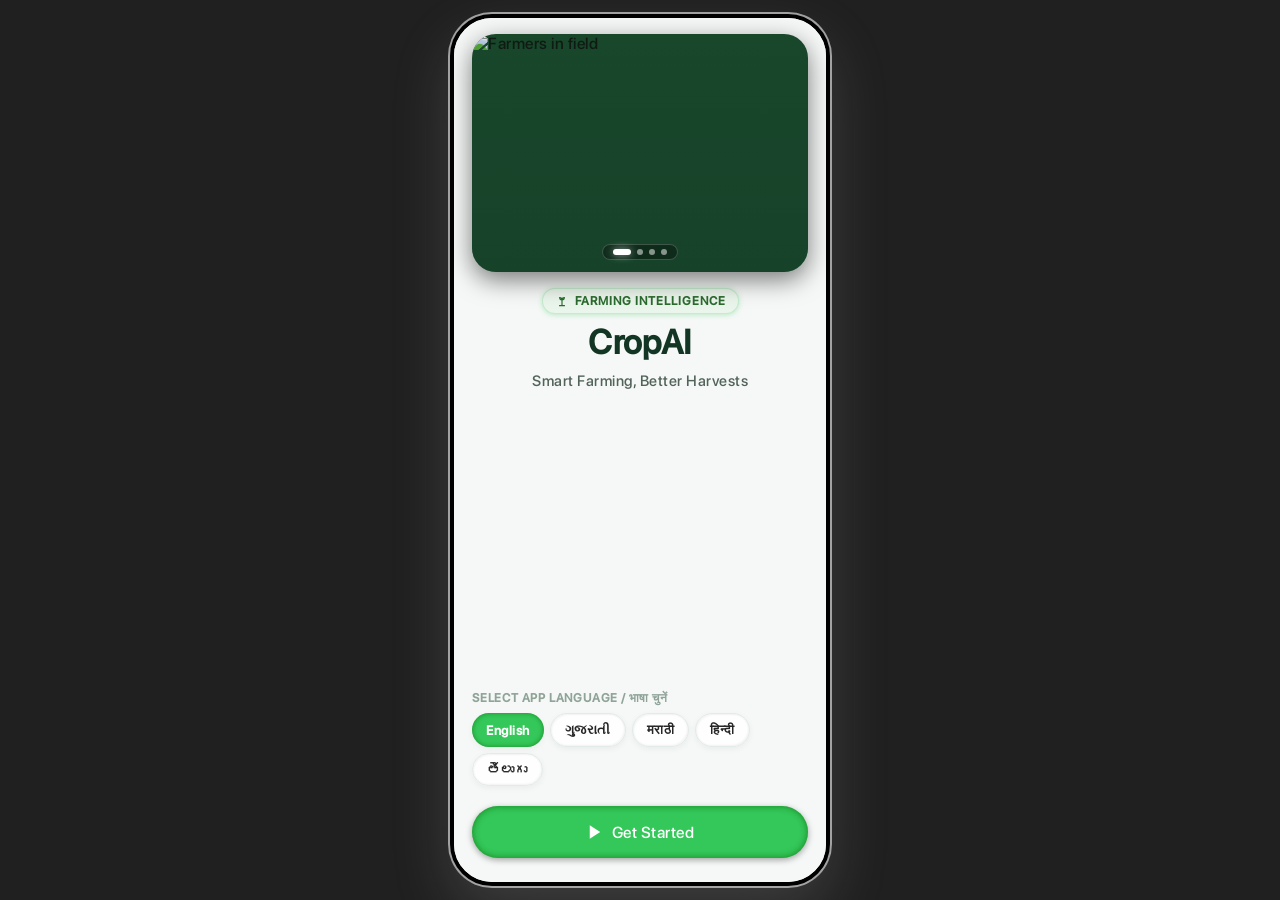
==== commit 3056354d: "finetune the application and imrpove UI" ====
--- a/index.html
+++ b/index.html
@@ -96,7 +96,7 @@
               <div class="weather-location" id="dashboardLocationText">📍 Ahmedabad, Gujarat</div>
             </div>
           </div>
-          <button class="icon-btn" onclick="navigateTo('screen-profile')" title="User Profile">
+          <button class="icon-btn" onclick="navigateTo('screen-profile')" title="User Profile" style="width: 50px; height: 50px;">
             <svg viewBox="0 0 24 24" fill="none" stroke="currentColor" stroke-width="2"><path d="M20 21v-2a4 4 0 0 0-4-4H8a4 4 0 0 0-4 4v2"/><circle cx="12" cy="7" r="4"/></svg>
           </button>
         </div>
@@ -281,16 +281,6 @@
          ========================================================================= -->
     <section id="screen-ai-features" class="screen-view">
       <div class="scroll-area">
-        <header class="screen-header">
-          <button class="icon-btn" onclick="navigateTo('screen-home')" title="Back to Home">
-            <svg viewBox="0 0 24 24" fill="none" stroke="currentColor" stroke-width="2"><path d="m15 18-6-6 6-6"/></svg>
-          </button>
-          <span class="header-title">AI Intelligence</span>
-          <button class="icon-btn" onclick="openChatModal()" title="AI Advisor">
-            <svg viewBox="0 0 24 24" fill="none" stroke="currentColor" stroke-width="2"><path d="M21 15a2 2 0 0 1-2 2H7l-4 4V5a2 2 0 0 1 2-2h14a2 2 0 0 1 2 2z"/></svg>
-          </button>
-        </header>
-
         <div class="ai-hub-hero">
           <h2 class="ai-hub-title">AI Features</h2>
           <p class="ai-hub-desc">Power your agricultural decisions with machine-learning analysis and diagnostic tools.</p>
@@ -442,10 +432,6 @@
         <div class="market-header-section">
           <div class="market-header-top">
             <div>
-              <div class="market-eyebrow">
-                <span>Realtime APMC Mandi</span>
-                <span class="live-dot-pulse"></span>
-              </div>
               <h2 class="market-title-text">Market Prices</h2>
             </div>
             <button class="market-location-btn" onclick="detectUserLocationAndFetch(true)" title="Auto-detect My State Location">
@@ -460,8 +446,8 @@
           </div>
 
           <div class="state-chips-scroll" id="marketStateChips">
-            <button class="state-chip active" data-state="Gujarat" onclick="selectStateFilter('Gujarat', this)">📍 Gujarat</button>
-            <button class="state-chip" data-state="All" onclick="selectStateFilter('All', this)">🇮🇳 All India</button>
+            <button class="state-chip active" data-state="Gujarat" onclick="selectStateFilter('Gujarat', this)">Gujarat</button>
+            <button class="state-chip" data-state="All" onclick="selectStateFilter('All', this)">All India</button>
             <button class="state-chip" data-state="Maharashtra" onclick="selectStateFilter('Maharashtra', this)">Maharashtra</button>
             <button class="state-chip" data-state="Punjab" onclick="selectStateFilter('Punjab', this)">Punjab</button>
             <button class="state-chip" data-state="Uttar Pradesh" onclick="selectStateFilter('Uttar Pradesh', this)">Uttar Pradesh</button>
@@ -522,25 +508,18 @@
 
         <!-- Hero Profile Card -->
         <div class="profile-hero-card">
-          <div class="profile-ambient-glow"></div>
           <div class="profile-card-inner">
             <div class="avatar-ring-container">
               <div class="avatar-img-circle">
-                <span class="avatar-emoji">👨‍🌾</span>
+                <img src="ChatGPT Image Feb 1, 2026, 06_48_04 PM.png" alt="">
               </div>
               <div class="avatar-verified-badge" title="e-KYC Verified">✓</div>
             </div>
-            
             <div class="profile-meta-center">
               <h2 class="farmer-full-name">Rahul Malvi</h2>
               <div class="location-pin-row">
                 <svg viewBox="0 0 24 24" fill="none" stroke="currentColor" stroke-width="2"><path d="M21 10c0 7-9 13-9 13s-9-6-9-13a9 9 0 0 1 18 0z"/><circle cx="12" cy="10" r="3"/></svg>
                 <span id="profileLocationDisplay">Ahmedabad APMC Zone, Gujarat</span>
-              </div>
-              
-              <div class="kisan-badges-row">
-                <span class="kisan-badge kisan-badge-gold">⭐ Kisan Prime</span>
-                <span class="kisan-badge kisan-badge-id">Kisan ID: #GJ-9428</span>
               </div>
             </div>
           </div>
--- a/main.css
+++ b/main.css
@@ -172,69 +172,27 @@
   backdrop-filter: blur(10px);
   z-index: 40;
 }
-
 .icon-btn {
+  background: #ffffff;
   position: relative;
   width: 40px;
   height: 40px;
   border-radius: 50%;
+  border: 1px solid rgba(128, 128, 128, 0.125);
   display: inline-flex;
   align-items: center;
   justify-content: center;
   cursor: pointer;
-  background: radial-gradient(135% 135% at 20% 15%, rgba(255, 255, 255, 0.95) 0%, rgba(255, 255, 255, 0.45) 45%, rgba(226, 245, 232, 0.35) 75%, rgba(255, 255, 255, 0.75) 100%);
-  backdrop-filter: blur(16px) saturate(180%) contrast(108%);
-  -webkit-backdrop-filter: blur(16px) saturate(180%) contrast(108%);
-  border: 1px solid rgba(255, 255, 255, 0.85);
-  border-top: 1.5px solid rgba(255, 255, 255, 0.98);
-  border-bottom: 1px solid rgba(255, 255, 255, 0.35);
-  box-shadow:
-    0 6px 18px -2px rgba(18, 53, 36, 0.12),
-    0 2px 6px -1px rgba(0, 0, 0, 0.04),
-    inset 0 1.5px 2px 0 rgba(255, 255, 255, 0.95),
-    inset 0 -2px 5px 0 rgba(26, 77, 46, 0.08),
-    inset 0 0 12px 1px rgba(255, 255, 255, 0.6);
   transition: all 0.28s cubic-bezier(0.34, 1.56, 0.64, 1);
   overflow: hidden;
-  user-select: none;
-  flex-shrink: 0;
+  box-shadow:
+  inset 1px 1px 2px 0 rgba(0, 0, 0, 0.05),
+  inset -1px -1px 2px 0 rgba(0, 0, 0, 0.05),
+  0 2px 6px rgba(0, 0, 0, 0.05);
   color: var(--primary-dark);
   font-size: 14px;
   font-weight: 700;
   line-height: 1;
-}
-
-/* Upper Specular Lens Highlight (Convex Liquid Meniscus) */
-.icon-btn::before {
-  content: '';
-  position: absolute;
-  top: 2px;
-  left: 12%;
-  right: 12%;
-  height: 44%;
-  background: linear-gradient(180deg, rgba(255, 255, 255, 0.95) 0%, rgba(255, 255, 255, 0.3) 60%, rgba(255, 255, 255, 0) 100%);
-  border-radius: 50% 50% 40% 40% / 65% 65% 30% 30%;
-  pointer-events: none;
-  z-index: 1;
-  opacity: 0.92;
-  transition: opacity 0.3s ease;
-}
-
-/* Ambient Fluid Caustics & Bottom Refraction */
-.icon-btn::after {
-  content: '';
-  position: absolute;
-  bottom: 2px;
-  left: 18%;
-  right: 18%;
-  height: 28%;
-  background: radial-gradient(ellipse at center bottom, rgba(52, 199, 89, 0.25) 0%, rgba(255, 255, 255, 0.5) 40%, rgba(255, 255, 255, 0) 80%);
-  border-radius: 50%;
-  pointer-events: none;
-  z-index: 1;
-  opacity: 0.75;
-  filter: blur(1px);
-  transition: opacity 0.3s ease, transform 0.3s ease;
 }
 
 .icon-btn svg {
@@ -247,31 +205,6 @@
   transition: all 0.25s cubic-bezier(0.34, 1.56, 0.64, 1);
 }
 
-.icon-btn:hover {
-  transform: translateY(-2px) scale(1.06);
-  background: radial-gradient(135% 135% at 20% 15%, rgba(255, 255, 255, 0.98) 0%, rgba(255, 255, 255, 0.65) 42%, rgba(215, 250, 226, 0.55) 75%, rgba(255, 255, 255, 0.9) 100%);
-  box-shadow:
-    0 12px 24px -3px rgba(26, 77, 46, 0.22),
-    0 4px 10px -1px rgba(0, 0, 0, 0.06),
-    inset 0 2px 3px 0 rgba(255, 255, 255, 1),
-    inset 0 -2px 6px 0 rgba(52, 199, 89, 0.2),
-    inset 0 0 16px 2px rgba(255, 255, 255, 0.9);
-}
-
-.icon-btn:hover::before {
-  opacity: 1;
-}
-
-.icon-btn:hover::after {
-  opacity: 1;
-  transform: scale(1.15);
-}
-
-.icon-btn:hover svg {
-  stroke: var(--primary-green);
-  transform: scale(1.08);
-  filter: drop-shadow(0 2px 3px rgba(26, 77, 46, 0.28));
-}
 
 .icon-btn:active {
   transform: translateY(1px) scale(0.94);
@@ -354,6 +287,8 @@
 }
 
 .nav-tabs-row {
+  box-shadow: 0px 3px 8px rgba(0, 0, 0, 0.374);
+  border-radius: 30px;
   padding: 0 1px 0 1px;
   display: flex;
   flex-direction: row;
@@ -478,7 +413,7 @@
   position: relative;
   overflow: hidden;
   background: #1a4d2e;
-  box-shadow: 0 8px 24px rgba(18, 53, 36, 0.15);
+  box-shadow: 0 8px 24px rgba(0, 0, 0, 0.5);
 }
 
 .welcome-slides-wrapper {
@@ -570,6 +505,7 @@
   gap: 6px;
   align-items: center;
   border: 1px solid rgba(52, 199, 89, 0.2);
+  box-shadow: 0 1px 5px rgba(52, 199, 89, 0.3);
 }
 
 .logo-badge svg {
@@ -641,14 +577,20 @@
   background: rgba(255, 255, 255, 0.9);
   color: #262626;
   transition: all 0.2s ease;
-  box-shadow: var(--shadow-sm);
+  box-shadow:
+  inset 1px 1px 2px 0 rgba(0, 0, 0, 0.05),
+  inset -1px -1px 2px 0 rgba(0, 0, 0, 0.05),
+  0 2px 6px rgba(0, 0, 0, 0.05);
 }
 
 .lang-chip.active {
   background: var(--accent-green);
   color: #ffffff;
-  border-color: var(--accent-green);
-  box-shadow: 0 4px 12px rgba(52, 199, 89, 0.3);
+  border: none;
+  box-shadow:
+  inset 1px 1px 4px 0 rgba(8, 100, 0, 0.3),
+  inset -1px -1px 4px 0 rgba(8, 100, 0, 0.3),
+  0 2px 6px rgba(0, 0, 0, 0.05);
 }
 
 .welcome-play-btn {
@@ -664,11 +606,12 @@
   font-size: 16px;
   font-weight: 500;
   cursor: pointer;
-  box-shadow: 0 8px 24px rgba(52, 199, 89, 0.593);
-  border-top: 1px solid greenyellow;
-  border-bottom: 1px solid greenyellow;
-  border: transparent;
-  box-shadow: inset 0 8px 24px rgba(52, 199, 89, 0.593);
+  border: none;
+  box-shadow:
+  inset 1px 1px 6px 0 rgba(8, 100, 0, 0.35),
+  inset -1px -1px 6px 0 rgba(8, 100, 0, 0.35),
+  0 2px 6px rgba(0, 0, 0, 0.35);
+  
   transition: all 0.2s ease;
 }
 
@@ -701,8 +644,7 @@
    ========================================================================== */
 
 .dashboard-header {
-  margin-top: 10px;
-  padding: 8px 18px 10px 18px;
+  padding: 18px 18px 10px 18px;
   display: flex;
   align-items: center;
   justify-content: space-between;
@@ -716,7 +658,10 @@
   background: rgba(255, 255, 255, 0.95);
   border: 1px solid rgba(226, 235, 229, 0.95);
   border-radius: 100px;
-  box-shadow: 0 4px 14px rgba(18, 53, 36, 0.05);
+  box-shadow:
+  inset 1px 1px 2px 0 rgba(0, 0, 0, 0.05),
+  inset -1px -1px 2px 0 rgba(0, 0, 0, 0.05),
+  0 2px 6px rgba(0, 0, 0, 0.05);
   backdrop-filter: blur(10px);
   -webkit-backdrop-filter: blur(10px);
   transition: all 0.25s cubic-bezier(0.16, 1, 0.3, 1);
@@ -787,22 +732,91 @@
   padding: 8px 18px 14px 18px;
 }
 
-.hero-recommendation-card {
+/* .hero-recommendation-card {
   position: relative;
-  background: linear-gradient(145deg, #0e301d 0%, #154528 50%, #0a2517 100%);
+  background: rgba(0, 97, 0, 0.805);
   border-radius: 28px;
   padding: 22px;
   overflow: hidden;
   color: #ffffff;
-  border: 1px solid rgba(52, 199, 89, 0.32);
-  box-shadow: 0 16px 36px -8px rgba(10, 36, 20, 0.52),
-              0 0 0 1px rgba(255, 255, 255, 0.08) inset;
+  box-shadow: inset 5px 1px 20px 0 rgba(0, 145, 5, 0.45), inset -5px -1px 20px 0 rgba(0, 145, 5, 0.45), 0 2px 6px rgba(0, 0, 0, 0.2);
   transition: transform 0.25s ease, box-shadow 0.25s ease;
 }
 
 .hero-recommendation-card:hover {
   box-shadow: 0 20px 42px -6px rgba(10, 36, 20, 0.6),
               0 0 0 1px rgba(52, 199, 89, 0.4) inset;
+} */
+
+.hero-recommendation-card {
+  position: relative;
+  background:
+    linear-gradient(
+      135deg,
+      rgba(255, 255, 255, 0.20),
+      rgba(255, 255, 255, 0.07)
+    ),
+    rgba(0, 77, 0, 0.85);
+
+  border: 1px solid rgba(255, 255, 255, 0.28);
+  border-radius: 38px;
+  padding: 20px 20px 16px 20px;
+  overflow: hidden;
+
+  color: #ffffff;
+
+  /* Liquid glass */
+  backdrop-filter: blur(24px) saturate(160%);
+  -webkit-backdrop-filter: blur(24px) saturate(160%);
+
+  /* Glass depth */
+  box-shadow:
+    inset 0 1px 0 rgba(255, 255, 255, 0.45),
+    inset 0 -1px 0 rgba(255, 255, 255, 0.08),
+    inset 1px 0 0 rgba(255, 255, 255, 0.18),
+    0 8px 30px rgba(0, 40, 10, 0.25);
+
+  transition:
+    transform 0.35s cubic-bezier(0.22, 1, 0.36, 1),
+    box-shadow 0.35s ease;
+}
+
+/* Soft liquid reflection */
+.hero-recommendation-card::before {
+  content: "";
+  position: absolute;
+  inset: 0;
+  pointer-events: none;
+
+  background:
+    radial-gradient(
+      circle at 15% 0%,
+      rgba(255, 255, 255, 0.32),
+      transparent 35%
+    ),
+    linear-gradient(
+      120deg,
+      rgba(255, 255, 255, 0.12),
+      transparent 40%
+    );
+
+  opacity: 0.8;
+}
+
+/* Subtle green glow inside the glass */
+.hero-recommendation-card::after {
+  content: "";
+  position: absolute;
+  width: 180px;
+  height: 180px;
+  top: -90px;
+  right: -60px;
+
+  background: rgba(52, 199, 89, 0.55);
+  filter: blur(15px);
+  border-radius: 50%;
+
+  pointer-events: none;
 }
 
 /* Ambient Luminous Gradients */
@@ -999,8 +1013,8 @@
 
 /* Button */
 .btn-get-rec {
-  background: linear-gradient(135deg, #34c759 0%, #20873d 100%);
-  border-radius: 20px;
+  background: linear-gradient(135deg, #3cd863 0%, #259644 100%);
+  border-radius: 30px;
   display: flex;
   align-items: center;
   justify-content: center;
@@ -1013,16 +1027,20 @@
   color: #ffffff;
   cursor: pointer;
   border: 1px solid rgba(255, 255, 255, 0.22);
-  box-shadow: 0 8px 24px rgba(52, 199, 89, 0.38),
-              inset 0 1px 0 rgba(255, 255, 255, 0.35);
+  box-shadow:
+  inset 1px 1px 2px 0 rgba(255, 255, 255, 0.45),
+  inset -1px -1px 2px 0 rgba(255, 255, 255, 0.45),
+  0 2px 6px rgba(0, 0, 0, 0.2);
   transition: all 0.25s cubic-bezier(0.16, 1, 0.3, 1);
 }
 
 .btn-get-rec:hover {
   background: linear-gradient(135deg, #3cd863 0%, #259644 100%);
   transform: translateY(-2px);
-  box-shadow: 0 12px 28px rgba(52, 199, 89, 0.48),
-              inset 0 1px 0 rgba(255, 255, 255, 0.45);
+  box-shadow:
+              inset 1px 1px 2px 0 rgba(255, 255, 255, 0.45),
+              inset -1px -1px 2px 0 rgba(255, 255, 255, 0.45),
+              0 2px 6px rgba(255, 255, 255, 0.2);
 }
 
 .btn-get-rec:active {
@@ -1075,7 +1093,7 @@
   display: flex;
   gap: 10px;
   overflow-x: auto;
-  padding: 2px 18px 8px 18px;
+  padding: 5px 18px 8px 18px;
   scrollbar-width: none;
 }
 
@@ -1085,7 +1103,7 @@
 
 .mini-price-card {
   background: #ffffff;
-  border-radius: 16px;
+  border-radius: 20px;
   padding: 12px;
   display: flex;
   flex-direction: column;
@@ -1096,7 +1114,8 @@
   transition: all 0.2s ease;
   box-shadow:
     inset 1px 1px 2px 0 rgba(214, 214, 214, 0.45),
-    inset -1px -1px 2px 0 rgba(214, 214, 214, 0.45);
+    inset -1px -1px 2px 0 rgba(214, 214, 214, 0.45),
+    0 2px 6px rgba(0, 0, 0, 0.2);
 }
 
 .mini-price-card:hover {
@@ -1161,7 +1180,8 @@
   background: #ffffff;
   border-radius: 18px;
   box-shadow: inset 1px 1px 2px 0 rgba(220, 220, 220, 0.45),
-    inset -1px -1px 2px 0 rgba(214, 214, 214, 0.45);
+    inset -1px -1px 2px 0 rgba(214, 214, 214, 0.45),
+    0 2px 6px rgba(0, 0, 0, 0.2);
   padding: 12px 14px;
   display: flex;
   align-items: center;
@@ -1274,7 +1294,10 @@
   gap: 12px;
   align-items: center;
   border: 1px solid rgba(226, 235, 229, 0.9);
-  box-shadow: 0 3px 12px rgba(18, 53, 36, 0.04);
+  box-shadow:
+  inset 1px 1px 2px 0 rgba(214, 214, 214, 0.45),
+  inset -1px -1px 2px 0 rgba(214, 214, 214, 0.45),
+  0 2px 6px rgba(0, 0, 0, 0.2);
   cursor: pointer;
   transition: transform 0.2s ease, box-shadow 0.2s ease, border-color 0.2s ease;
   text-decoration: none;
@@ -1282,8 +1305,11 @@
 
 .news-card:hover {
   transform: translateY(-2px);
-  box-shadow: 0 8px 20px rgba(18, 53, 36, 0.08);
-  border-color: rgba(52, 199, 89, 0.45);
+  box-shadow:
+  inset 1px 1px 8px 0 rgba(1, 145, 5, 0.2),
+  inset -1px -1px 8px 0 rgba(1, 145, 5, 0.2),
+  0 2px 6px rgba(0, 0, 0, 0.2);
+  border: 0.5px solid rgba(1, 145, 5, 0.3);
 }
 
 .news-card:active {
@@ -1490,7 +1516,7 @@
    ========================================================================== */
 
 .ai-hub-hero {
-  padding: 6px 18px 10px 18px;
+  padding: 14px 18px 10px 18px;
   display: flex;
   flex-direction: column;
   gap: 4px;
@@ -1541,6 +1567,7 @@
 }
 
 .tool-icon-frame {
+  background: #00c8ff2d;
   width: 40px;
   height: 40px;
   border-radius: 12px;
@@ -1615,11 +1642,10 @@
    ========================================================================== */
 
 .market-header-section {
-  padding: 6px 18px 8px 18px;
+  padding: 14px 18px 8px 18px;
   display: flex;
   flex-direction: column;
   gap: 8px;
-  margin-top: 6px;
 }
 
 .market-header-top {
@@ -1670,7 +1696,7 @@
 .market-title-text {
   color: var(--primary-green);
   font-family: var(--font-heading);
-  font-size: 22px;
+  font-size: 24px;
   font-weight: 800;
 }
 
@@ -1744,9 +1770,9 @@
   background: #ffffff;
   border: 1px solid var(--border-light);
   border-radius: 1000px;
-  padding: 6px 12px;
-  font-family: var(--font-heading);
-  font-size: 11px;
+  padding: 4px 8px;
+  font-family: var(--font-heading);
+  font-size: 12px;
   font-weight: 600;
   color: var(--text-muted);
   white-space: nowrap;
@@ -1760,7 +1786,6 @@
   background: var(--primary-green);
   color: #ffffff;
   border-color: var(--primary-green);
-  box-shadow: 0 3px 10px rgba(26, 77, 46, 0.25);
 }
 
 .market-status-bar {
@@ -1796,14 +1821,12 @@
   display: flex;
   flex-direction: column;
   gap: 8px;
-  box-shadow: 0 2px 8px rgba(18, 53, 36, 0.04);
-  border: 1px solid rgba(226, 235, 229, 0.6);
+  box-shadow:
+  inset 1px 1px 2px 0 rgba(0, 0, 0, 0.05),
+  inset -1px -1px 2px 0 rgba(0, 0, 0, 0.05),
+  0 2px 6px rgba(0, 0, 0, 0.05);
+  border: 1px solid rgba(226, 235, 229, 0.727);
   transition: transform 0.2s ease, box-shadow 0.2s ease;
-}
-
-.market-crop-card:hover {
-  transform: translateY(-2px);
-  box-shadow: 0 6px 16px rgba(18, 53, 36, 0.08);
 }
 
 .mandi-card-main-row {
@@ -1986,17 +2009,17 @@
 
 /* Profile Top Bar */
 .profile-top-bar {
-  padding: 14px 18px 8px 18px;
+  padding: 9px 18px 8px 18px;
   display: flex;
   align-items: center;
   justify-content: space-between;
 }
 
 .profile-header-title {
-  font-family: var(--font-heading);
-  font-size: 18px;
+  font-family: var(--primary-green);
+  font-size: 24px;
   font-weight: 800;
-  color: var(--primary-dark);
+  color: var(--primary-green);
 }
 
 .icon-btn-profile {
@@ -2027,13 +2050,13 @@
 /* Profile Hero Card */
 .profile-hero-card {
   margin: 0 18px 14px 18px;
-  padding: 20px;
+  padding: 12px;
   border-radius: 26px;
   background: linear-gradient(145deg, #0e301d 0%, #154528 50%, #0a2517 100%);
   position: relative;
   overflow: hidden;
   border: 1px solid rgba(52, 199, 89, 0.3);
-  box-shadow: 0 14px 32px -6px rgba(10, 36, 20, 0.5),
+  box-shadow: 0 1px 10px 0px rgba(10, 36, 20, 0.5),
               0 0 0 1px rgba(255, 255, 255, 0.08) inset;
 }
 
@@ -2060,13 +2083,13 @@
 
 .avatar-ring-container {
   position: relative;
-  width: 82px;
-  height: 82px;
+  width: 100px;
+  height: 100px;
 }
 
 .avatar-img-circle {
-  width: 82px;
-  height: 82px;
+  width: 100px;
+  height: 100px;
   border-radius: 50%;
   background: linear-gradient(135deg, #2b6b2e 0%, #174a26 100%);
   border: 3px solid #34c759;
@@ -2077,8 +2100,8 @@
   overflow: hidden;
 }
 
-.avatar-emoji {
-  font-size: 42px;
+.avatar-img-circle img {
+  height: 98px;
   filter: drop-shadow(0 4px 8px rgba(0, 0, 0, 0.3));
 }
 
@@ -2176,7 +2199,10 @@
   flex-direction: column;
   gap: 4px;
   border: 1px solid rgba(226, 235, 229, 0.9);
-  box-shadow: 0 2px 10px rgba(18, 53, 36, 0.04);
+  box-shadow:
+  inset 1px 1px 2px 0 rgba(0, 0, 0, 0.05),
+  inset -1px -1px 2px 0 rgba(0, 0, 0, 0.05),
+  0 2px 6px rgba(0, 0, 0, 0.05);
   transition: transform 0.2s ease, box-shadow 0.2s ease;
 }
 
@@ -2280,7 +2306,10 @@
   background: #ffffff;
   border-radius: 22px;
   border: 1px solid rgba(226, 235, 229, 0.9);
-  box-shadow: 0 4px 16px rgba(18, 53, 36, 0.04);
+  box-shadow:
+  inset 1px 1px 2px 0 rgba(0, 0, 0, 0.05),
+  inset -1px -1px 2px 0 rgba(0, 0, 0, 0.05),
+  0 2px 6px rgba(0, 0, 0, 0.05);
   overflow: hidden;
 }
 
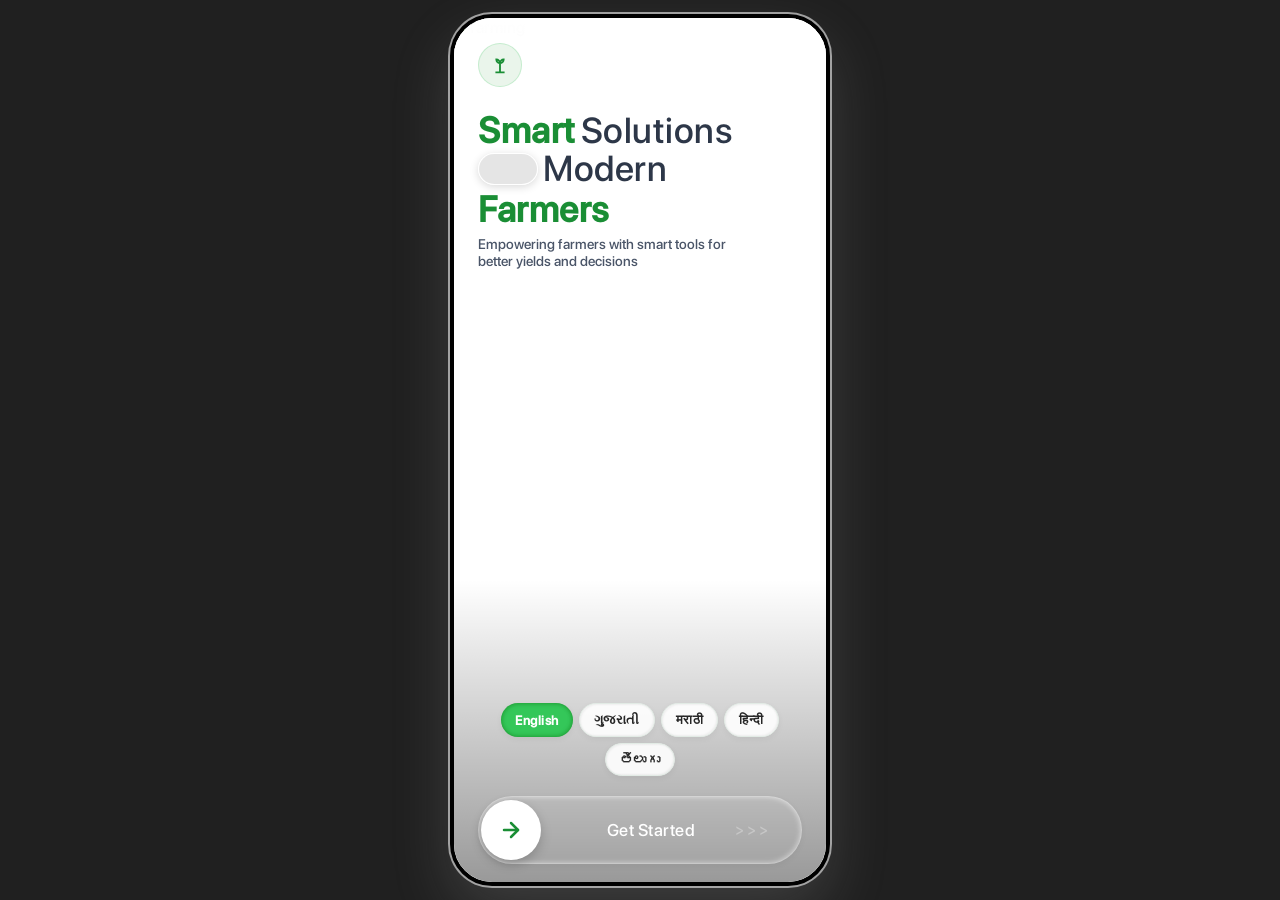
==== commit c823017b: "small update" ====
--- a/index.html
+++ b/index.html
@@ -21,62 +21,49 @@
          1. SCREEN: WELCOME & ONBOARDING
          ========================================================================= -->
     <section id="screen-welcome" class="screen-view welcome-screen active">
-      <div class="welcome-top-section">
-        <div class="welcome-hero-banner">
-          <div class="welcome-slideshow-container">
-            <div class="welcome-slides-wrapper" id="welcomeSlidesWrapper">
-              <div class="welcome-slide active">
-                <img src="https://cdn.pixabay.com/photo/2022/09/15/18/40/farmers-7457046_1280.jpg" alt="Farmers in field">
-                <div class="slide-overlay"></div>
-              </div>
-              <div class="welcome-slide">
-                <img src="https://images.pexels.com/photos/2933243/pexels-photo-2933243.jpeg?cs=srgb&dl=pexels-jk04-2933243.jpg&fm=jpg" alt="Agriculture landscape">
-                <div class="slide-overlay"></div>
-              </div>
-              <div class="welcome-slide">
-                <img src="https://img.freepik.com/premium-photo/farmer-tending-crops-field-emphasizing-cycle-growth-sustainable-agriculture_996993-126149.jpg" alt="Farmer tending crops">
-                <div class="slide-overlay"></div>
-              </div>
-              <div class="welcome-slide">
-                <img src="https://media.istockphoto.com/id/1633877502/photo/smart-farming-agriculture-concept-man-holding-smartphone-monitor-and-track-agricultural.jpg?s=170667a&w=0&k=20&c=a_o7sky-tUpURgMu3EN2q37-H2zfUb5lwNKe7RwKpAM=" alt="Smart farming smartphone">
-                <div class="slide-overlay"></div>
-              </div>
-            </div>
-            <div class="slideshow-indicators" id="welcomeSlideDots">
-              <span class="slide-dot active" onclick="jumpToSlide(0)"></span>
-              <span class="slide-dot" onclick="jumpToSlide(1)"></span>
-              <span class="slide-dot" onclick="jumpToSlide(2)"></span>
-              <span class="slide-dot" onclick="jumpToSlide(3)"></span>
-            </div>
-          </div>
-        </div>
-
-        <div class="welcome-branding">
-          <div class="logo-badge">
+      <div class="welcome-bg" id="welcomeSlideshow">
+        <img src="https://tse1.mm.bing.net/th/id/OIP.Hrh11qtl2xgOF9AZm2a1DQHaNJ?r=0&rs=1&pid=ImgDetMain&o=7&rm=3" alt="farming">
+        <img src="https://wallpaperaccess.com/full/6403049.jpg" alt="Tractor 2" class="welcome-bg-img">
+        <img src="https://thumbs.dreamstime.com/b/tractor-tilling-field-stands-agricultural-field-growing-season-to-work-soil-care-crops-325903799.jpg" alt="Tractor 3" class="welcome-bg-img">
+        <img src="https://tse2.mm.bing.net/th/id/OIP.Cilyj8N3k52vg67BQGpizgHaLH?r=0&rs=1&pid=ImgDetMain&o=7&rm=3" alt="Tractor 4" class="welcome-bg-img">
+        <div class="welcome-bg-gradient"></div>
+      </div>
+
+      <div class="welcome-content-wrapper">
+        <div class="welcome-branding-new">
+          <div class="welcome-logo">
             <svg viewBox="0 0 24 24" fill="none" stroke="currentColor" stroke-width="2"><path d="M7 20h10M12 20V10M12 10a4 4 0 0 1-4-4 4 4 0 0 1 4 4zm0 0a4 4 0 0 0 4-4 4 4 0 0 0-4 4z"/></svg>
-            <span>Farming Intelligence</span>
-          </div>
-          <h1 class="app-title-huge">CropAI</h1>
-          <p class="app-subtitle-tagline">Smart Farming, Better Harvests</p>
-        </div>
-      </div>
-
-      <div class="welcome-interactive-container">
-        <div class="language-selector-section">
-          <label class="lang-selector-label">Select App Language / भाषा चुनें</label>
-          <div class="lang-chips-grid">
-            <button class="lang-chip active" onclick="selectLang(this)">English</button>
-            <button class="lang-chip" onclick="selectLang(this)">ગુજરાતી</button>
-            <button class="lang-chip" onclick="selectLang(this)">मराठी</button>
-            <button class="lang-chip" onclick="selectLang(this)">हिन्दी</button>
-            <button class="lang-chip" onclick="selectLang(this)">తెలుగు</button>
-          </div>
-        </div>
-
-        <button class="welcome-play-btn" onclick="navigateTo('screen-home')">
-          <svg viewBox="0 0 24 24"><polygon points="5 3 19 12 5 21 5 3"/></svg>
-          <span>Get Started</span>
-        </button>
+          </div>
+          <div class="welcome-typography">
+            <div class="wt-line1"><span class="text-green">Smart</span> <span class="text-gray">Solutions</span></div>
+            <div class="wt-line2">
+              <span class="tractor-pill"></span>
+              <span class="text-gray">Modern</span> <span class="text-green">Farmers</span>
+            </div>
+          </div>
+          <p class="welcome-desc">Empowering farmers with smart tools for better yields and decisions</p>
+        </div>
+
+        <div class="welcome-bottom-action">
+          <div class="language-selector-section" style="margin-bottom: 20px;">
+            <div class="lang-chips-grid" style="justify-content: center;">
+              <button class="lang-chip active" onclick="selectLang(this)">English</button>
+              <button class="lang-chip" onclick="selectLang(this)">ગુજરાતી</button>
+              <button class="lang-chip" onclick="selectLang(this)">मराठी</button>
+              <button class="lang-chip" onclick="selectLang(this)">हिन्दी</button>
+              <button class="lang-chip" onclick="selectLang(this)">తెలుగు</button>
+            </div>
+          </div>
+          <div class="slide-button-container" id="slideButtonContainer">
+            <div class="slide-button-track">
+              <span class="slide-text">Get Started</span>
+              <span class="slide-arrows">>>></span>
+            </div>
+            <div class="slide-thumb" id="slideThumb">
+              <svg viewBox="0 0 24 24" fill="none" stroke="currentColor" stroke-width="2.5" stroke-linecap="round" stroke-linejoin="round"><line x1="5" y1="12" x2="19" y2="12"></line><polyline points="12 5 19 12 12 19"></polyline></svg>
+            </div>
+          </div>
+        </div>
       </div>
     </section>
 
@@ -120,7 +107,7 @@
                 </div>
                 <div class="hero-visual-badge">
                   <div class="hero-visual-glow"></div>
-                  <img src="https://em-content.zobj.net/source/apple/453/seedling_1f331.png" alt="Crop AI" class="hero-plant-img">
+                  <img src="https://em-content.zobj.net/source/apple/453/sheaf-of-rice_1f33e.png" alt="Crop AI" class="hero-plant-img">
                 </div>
               </div>
 
--- a/main.css
+++ b/main.css
@@ -172,6 +172,7 @@
   backdrop-filter: blur(10px);
   z-index: 40;
 }
+
 .icon-btn {
   background: #ffffff;
   position: relative;
@@ -186,9 +187,9 @@
   transition: all 0.28s cubic-bezier(0.34, 1.56, 0.64, 1);
   overflow: hidden;
   box-shadow:
-  inset 1px 1px 2px 0 rgba(0, 0, 0, 0.05),
-  inset -1px -1px 2px 0 rgba(0, 0, 0, 0.05),
-  0 2px 6px rgba(0, 0, 0, 0.05);
+    inset 1px 1px 2px 0 rgba(0, 0, 0, 0.05),
+    inset -1px -1px 2px 0 rgba(0, 0, 0, 0.05),
+    0 2px 6px rgba(0, 0, 0, 0.05);
   color: var(--primary-dark);
   font-size: 14px;
   font-weight: 700;
@@ -380,184 +381,153 @@
 }
 
 /* ==========================================================================
+   /* ==========================================================================
    SCREEN 1: WELCOME & ONBOARDING
    ========================================================================== */
 
 .welcome-screen {
-  background: #f5f8f6;
-  flex-direction: column;
-  justify-content: space-between;
-  padding: 10px 18px 24px 18px;
+  background: #ffffff;
+  position: relative;
+  padding: 0;
   height: 100%;
-  overflow-y: auto;
-}
-
-.welcome-top-section {
-  display: flex;
-  flex-direction: column;
-  align-items: center;
-  width: 100%;
-}
-
-.welcome-hero-banner {
-  width: 100%;
-  height: 250px;
-  padding: 6px 0;
-}
-
-.hero-art-container,
-.welcome-slideshow-container {
-  width: 100%;
-  height: 100%;
-  border-radius: 24px;
-  position: relative;
   overflow: hidden;
-  background: #1a4d2e;
-  box-shadow: 0 8px 24px rgba(0, 0, 0, 0.5);
-}
-
-.welcome-slides-wrapper {
-  position: relative;
-  width: 100%;
-  height: 100%;
-}
-
-.welcome-slide {
+  display: flex;
+  flex-direction: column;
+}
+
+.welcome-bg {
   position: absolute;
   top: 0;
   left: 0;
   width: 100%;
   height: 100%;
-  opacity: 0;
-  transform: scale(1.05);
-  transition: opacity 0.8s ease-in-out, transform 1.2s cubic-bezier(0.25, 1, 0.5, 1);
-  pointer-events: none;
-}
-
-.welcome-slide.active {
-  opacity: 1;
-  transform: scale(1);
-  pointer-events: auto;
-}
-
-.welcome-slide img {
+  z-index: 1;
+}
+
+.welcome-bg-img {
+  position: absolute;
+  top: 0;
+  left: 0;
   width: 100%;
   height: 100%;
   object-fit: cover;
-  display: block;
-}
-
-.welcome-slide .slide-overlay {
+  object-position: bottom center;
+  opacity: 0;
+  transition: opacity 1.5s ease-in-out;
+}
+
+.welcome-bg-img.active {
+  opacity: 1;
+}
+
+.welcome-bg-gradient {
+  position: absolute;
+  top: 0;
+  left: 0;
+  width: 100%;
+  height: 100%;
+  background: linear-gradient(180deg, rgba(255, 255, 255, 1) 0%, rgba(255, 255, 255, 0.85) 35%, rgba(255, 255, 255, 0) 65%, rgba(0, 0, 0, 0.4) 100%);
+}
+
+.welcome-content-wrapper {
+  position: relative;
+  z-index: 2;
+  display: flex;
+  flex-direction: column;
+  justify-content: space-between;
+  height: 100%;
+  padding: 25px 24px 8px 24px;
+}
+
+.welcome-branding-new {
+  display: flex;
+  flex-direction: column;
+  align-items: flex-start;
+}
+
+.welcome-logo {
+  width: 44px;
+  height: 44px;
+  background: #eaf5eb;
+  border-radius: 50%;
+  display: flex;
+  align-items: center;
+  justify-content: center;
+  margin-bottom: 24px;
+  border: 1px solid rgba(52, 199, 89, 0.2);
+}
+
+.welcome-logo svg {
+  width: 22px;
+  height: 22px;
+  stroke: #1a8e35;
+}
+
+.welcome-typography {
+  font-family: var(--font-heading);
+  font-size: 36px;
+  font-weight: 700;
+  line-height: 1;
+  letter-spacing: -0.8px;
+}
+
+.wt-line1,
+.wt-line2 {
+  margin-top: 2px;
+  display: flex;
+  align-items: center;
+  gap: 5px;
+  flex-wrap: wrap;
+}
+
+.text-green {
+  color: #1a8e35;
+}
+
+.text-gray {
+  color: #2d3748;
+  font-weight: 500;
+}
+
+.tractor-pill {
+  display: inline-block;
+  background: url('https://img.freepik.com/premium-photo/farmer-tractor-field-work-agriculture-rural-farming-equipment-crop-labor-harvest_444642-6673.jpg?w=2000') center/cover;
+  width: 60px;
+  height: 32px;
+  border-radius: 16px;
+  vertical-align: middle;
+  position: relative;
+  overflow: hidden;
+  border: 1px solid rgb(255, 255, 255);
+  box-shadow: 0 2px 8px rgba(0, 0, 0, 0.15);
+}
+
+.tractor-pill::after {
+  content: '';
   position: absolute;
   inset: 0;
-  background: linear-gradient(180deg, rgba(0, 0, 0, 0.08) 0%, rgba(18, 53, 36, 0.45) 100%);
-  pointer-events: none;
-}
-
-.slideshow-indicators {
-  position: absolute;
-  bottom: 12px;
-  left: 50%;
-  transform: translateX(-50%);
-  display: flex;
-  align-items: center;
-  gap: 6px;
-  z-index: 10;
-  background: rgba(0, 0, 0, 0.35);
-  backdrop-filter: blur(8px);
-  -webkit-backdrop-filter: blur(8px);
-  padding: 4px 10px;
-  border-radius: 20px;
-  border: 1px solid rgba(255, 255, 255, 0.2);
-}
-
-.slide-dot {
-  width: 6px;
-  height: 6px;
-  border-radius: 50%;
-  background: rgba(255, 255, 255, 0.5);
-  cursor: pointer;
-  transition: all 0.3s cubic-bezier(0.4, 0, 0.2, 1);
-}
-
-.slide-dot.active {
-  width: 18px;
-  border-radius: 10px;
-  background: #ffffff;
-  box-shadow: 0 0 8px rgba(255, 255, 255, 0.6);
-}
-
-.welcome-branding {
-  padding: 10px 16px 0 16px;
+  background: rgba(0, 0, 0, 0.1);
+}
+
+.welcome-desc {
+  color: #4a5568;
+  font-size: 14px;
+  line-height: 1.2;
+  font-weight: 100;
+  max-width: 280px;
+  margin-top: 8px;
+  letter-spacing: 0px;
+}
+
+.welcome-bottom-action {
+  width: 100%;
+  padding-bottom: 10px;
+}
+
+.language-selector-section {
   display: flex;
   flex-direction: column;
   gap: 8px;
-  align-items: center;
-  text-align: center;
-}
-
-.logo-badge {
-  background: #eaf5eb;
-  border-radius: 100px;
-  padding: 5px 12px;
-  display: flex;
-  flex-direction: row;
-  gap: 6px;
-  align-items: center;
-  border: 1px solid rgba(52, 199, 89, 0.2);
-  box-shadow: 0 1px 5px rgba(52, 199, 89, 0.3);
-}
-
-.logo-badge svg {
-  width: 14px;
-  height: 14px;
-  stroke: #2b6b2e;
-}
-
-.logo-badge span {
-  color: #2b6b2e;
-  font-family: var(--font-heading);
-  font-size: 12px;
-  letter-spacing: 1px;
-  font-weight: 700;
-  text-transform: uppercase;
-}
-
-.app-title-huge {
-  color: var(--primary-dark);
-  font-family: var(--font-heading);
-  font-size: 34px;
-  font-weight: 800;
-  letter-spacing: 0.2px;
-}
-
-.app-subtitle-tagline {
-  color: var(--text-muted);
-  font-size: 15px;
-  line-height: 22px;
-  font-weight: 500;
-}
-
-.welcome-interactive-container {
-  padding: 12px 0 0 0;
-  display: flex;
-  flex-direction: column;
-  gap: 20px;
-}
-
-.language-selector-section {
-  display: flex;
-  flex-direction: column;
-  gap: 8px;
-}
-
-.lang-selector-label {
-  color: var(--text-light);
-  font-family: var(--font-heading);
-  font-size: 12px;
-  letter-spacing: 0.8px;
-  font-weight: 700;
-  text-transform: uppercase;
 }
 
 .lang-chips-grid {
@@ -578,9 +548,9 @@
   color: #262626;
   transition: all 0.2s ease;
   box-shadow:
-  inset 1px 1px 2px 0 rgba(0, 0, 0, 0.05),
-  inset -1px -1px 2px 0 rgba(0, 0, 0, 0.05),
-  0 2px 6px rgba(0, 0, 0, 0.05);
+    inset 1px 1px 2px 0 rgba(0, 0, 0, 0.05),
+    inset -1px -1px 2px 0 rgba(0, 0, 0, 0.05),
+    0 2px 6px rgba(0, 0, 0, 0.05);
 }
 
 .lang-chip.active {
@@ -588,55 +558,77 @@
   color: #ffffff;
   border: none;
   box-shadow:
-  inset 1px 1px 4px 0 rgba(8, 100, 0, 0.3),
-  inset -1px -1px 4px 0 rgba(8, 100, 0, 0.3),
-  0 2px 6px rgba(0, 0, 0, 0.05);
-}
-
-.welcome-play-btn {
-  background: var(--accent-green);
-  border-radius: 50px;
+    inset 1px 1px 4px 0 rgba(8, 100, 0, 0.3),
+    inset -1px -1px 4px 0 rgba(8, 100, 0, 0.3),
+    0 2px 6px rgba(0, 0, 0, 0.05);
+}
+
+.slide-button-container {
+  width: 100%;
+  height: 68px;
+  background: rgba(255, 255, 255, 0.058);
+  backdrop-filter: blur(3px);
+  -webkit-backdrop-filter: blur(3px);
+  border-radius: 34px;
+  position: relative;
+  display: flex;
+  align-items: center;
+  padding: 2px;
+  border: 1px solid rgba(255, 255, 255, 0.393);
+  box-shadow:
+    inset 1px 1px 5px 0 rgba(255, 255, 255, 0.3),
+    inset -1px -1px 5px 0 rgba(255, 255, 255, 0.3),
+    0 2px 6px rgba(0, 0, 0, 0.05);
+}
+
+.slide-button-track {
+  /* margin-left: 130px; */
+  position: absolute;
+  inset: 0;
+  display: flex;
+  align-items: center;
+  justify-content: flex-end;
+  pointer-events: none;
+}
+
+.slide-text {
+  color: #ffffff;
+  font-size: 17px;
+  font-weight: 500;
+  margin-right: 40px;
+  letter-spacing: 0.5px;
+}
+
+.slide-arrows {
+  margin: 0 30px 0 0;
+  color: rgba(255, 255, 255, 0.3);
+  font-size: 15px;
+  letter-spacing: 3px;
+}
+
+.slide-thumb {
+  width: 60px;
+  height: 60px;
+  background: #ffffff;
+  border-radius: 50%;
   display: flex;
   align-items: center;
   justify-content: center;
-  gap: 8px;
-  height: 52px;
-  color: #ffffff;
-  font-family: var(--font-heading);
-  font-size: 16px;
-  font-weight: 500;
-  cursor: pointer;
-  border: none;
-  box-shadow:
-  inset 1px 1px 6px 0 rgba(8, 100, 0, 0.35),
-  inset -1px -1px 6px 0 rgba(8, 100, 0, 0.35),
-  0 2px 6px rgba(0, 0, 0, 0.35);
-  
-  transition: all 0.2s ease;
-}
-
-
-
-
-
-
-
-
-
-
-
-
-
-
-.welcome-play-btn:hover {
-  background: #2cb34f;
-  transform: translateY(-1px);
-}
-
-.welcome-play-btn svg {
-  width: 18px;
-  height: 18px;
-  fill: #ffffff;
+  cursor: grab;
+  position: relative;
+  z-index: 2;
+  box-shadow: 0 4px 12px rgba(0, 0, 0, 0.2);
+  transition: transform 0.1s;
+}
+
+.slide-thumb:active {
+  cursor: grabbing;
+}
+
+.slide-thumb svg {
+  width: 24px;
+  height: 24px;
+  stroke: #1a8e35;
 }
 
 /* ==========================================================================
@@ -659,9 +651,9 @@
   border: 1px solid rgba(226, 235, 229, 0.95);
   border-radius: 100px;
   box-shadow:
-  inset 1px 1px 2px 0 rgba(0, 0, 0, 0.05),
-  inset -1px -1px 2px 0 rgba(0, 0, 0, 0.05),
-  0 2px 6px rgba(0, 0, 0, 0.05);
+    inset 1px 1px 2px 0 rgba(0, 0, 0, 0.05),
+    inset -1px -1px 2px 0 rgba(0, 0, 0, 0.05),
+    0 2px 6px rgba(0, 0, 0, 0.05);
   backdrop-filter: blur(10px);
   -webkit-backdrop-filter: blur(10px);
   transition: all 0.25s cubic-bezier(0.16, 1, 0.3, 1);
@@ -751,11 +743,9 @@
 .hero-recommendation-card {
   position: relative;
   background:
-    linear-gradient(
-      135deg,
+    linear-gradient(135deg,
       rgba(255, 255, 255, 0.20),
-      rgba(255, 255, 255, 0.07)
-    ),
+      rgba(255, 255, 255, 0.07)),
     rgba(0, 77, 0, 0.85);
 
   border: 1px solid rgba(255, 255, 255, 0.28);
@@ -789,16 +779,12 @@
   pointer-events: none;
 
   background:
-    radial-gradient(
-      circle at 15% 0%,
+    radial-gradient(circle at 15% 0%,
       rgba(255, 255, 255, 0.32),
-      transparent 35%
-    ),
-    linear-gradient(
-      120deg,
+      transparent 35%),
+    linear-gradient(120deg,
       rgba(255, 255, 255, 0.12),
-      transparent 40%
-    );
+      transparent 40%);
 
   opacity: 0.8;
 }
@@ -877,9 +863,20 @@
 }
 
 @keyframes pulseGreenDot {
-  0% { transform: scale(0.95); box-shadow: 0 0 0 0 rgba(52, 199, 89, 0.7); }
-  70% { transform: scale(1.1); box-shadow: 0 0 0 6px rgba(52, 199, 89, 0); }
-  100% { transform: scale(0.95); box-shadow: 0 0 0 0 rgba(52, 199, 89, 0); }
+  0% {
+    transform: scale(0.95);
+    box-shadow: 0 0 0 0 rgba(52, 199, 89, 0.7);
+  }
+
+  70% {
+    transform: scale(1.1);
+    box-shadow: 0 0 0 6px rgba(52, 199, 89, 0);
+  }
+
+  100% {
+    transform: scale(0.95);
+    box-shadow: 0 0 0 0 rgba(52, 199, 89, 0);
+  }
 }
 
 .sparkle-icon-wrap {
@@ -942,6 +939,7 @@
 
 /* 3D Visual Graphic Sprout */
 .hero-visual-badge {
+  margin-top: -40px;
   position: relative;
   width: 66px;
   height: 66px;
@@ -971,13 +969,27 @@
 }
 
 @keyframes heroFloatSprout {
-  0%, 100% { transform: translateY(0px) rotate(0deg); }
-  50% { transform: translateY(-5px) rotate(3deg); }
+
+  0%,
+  100% {
+    transform: translateY(0px) rotate(0deg);
+  }
+
+  50% {
+    transform: translateY(-5px) rotate(3deg);
+  }
 }
 
 @keyframes glowPulseSprout {
-  0% { opacity: 0.55; transform: scale(0.9); }
-  100% { opacity: 1; transform: scale(1.15); }
+  0% {
+    opacity: 0.55;
+    transform: scale(0.9);
+  }
+
+  100% {
+    opacity: 1;
+    transform: scale(1.15);
+  }
 }
 
 /* Micro-Chips */
@@ -1028,9 +1040,9 @@
   cursor: pointer;
   border: 1px solid rgba(255, 255, 255, 0.22);
   box-shadow:
-  inset 1px 1px 2px 0 rgba(255, 255, 255, 0.45),
-  inset -1px -1px 2px 0 rgba(255, 255, 255, 0.45),
-  0 2px 6px rgba(0, 0, 0, 0.2);
+    inset 1px 1px 2px 0 rgba(255, 255, 255, 0.45),
+    inset -1px -1px 2px 0 rgba(255, 255, 255, 0.45),
+    0 2px 6px rgba(0, 0, 0, 0.2);
   transition: all 0.25s cubic-bezier(0.16, 1, 0.3, 1);
 }
 
@@ -1038,9 +1050,9 @@
   background: linear-gradient(135deg, #3cd863 0%, #259644 100%);
   transform: translateY(-2px);
   box-shadow:
-              inset 1px 1px 2px 0 rgba(255, 255, 255, 0.45),
-              inset -1px -1px 2px 0 rgba(255, 255, 255, 0.45),
-              0 2px 6px rgba(255, 255, 255, 0.2);
+    inset 1px 1px 2px 0 rgba(255, 255, 255, 0.45),
+    inset -1px -1px 2px 0 rgba(255, 255, 255, 0.45),
+    0 2px 6px rgba(255, 255, 255, 0.2);
 }
 
 .btn-get-rec:active {
@@ -1126,6 +1138,8 @@
   display: flex;
   align-items: center;
   justify-content: space-between;
+  gap: 8px;
+  overflow: hidden;
 }
 
 .mini-crop-name {
@@ -1133,6 +1147,10 @@
   font-size: 13px;
   font-weight: 700;
   color: var(--text-main);
+  white-space: nowrap;
+  overflow: hidden;
+  text-overflow: ellipsis;
+  flex: 1;
 }
 
 .trend-up-icon svg {
@@ -1295,9 +1313,9 @@
   align-items: center;
   border: 1px solid rgba(226, 235, 229, 0.9);
   box-shadow:
-  inset 1px 1px 2px 0 rgba(214, 214, 214, 0.45),
-  inset -1px -1px 2px 0 rgba(214, 214, 214, 0.45),
-  0 2px 6px rgba(0, 0, 0, 0.2);
+    inset 1px 1px 2px 0 rgba(214, 214, 214, 0.45),
+    inset -1px -1px 2px 0 rgba(214, 214, 214, 0.45),
+    0 2px 6px rgba(0, 0, 0, 0.2);
   cursor: pointer;
   transition: transform 0.2s ease, box-shadow 0.2s ease, border-color 0.2s ease;
   text-decoration: none;
@@ -1306,9 +1324,9 @@
 .news-card:hover {
   transform: translateY(-2px);
   box-shadow:
-  inset 1px 1px 8px 0 rgba(1, 145, 5, 0.2),
-  inset -1px -1px 8px 0 rgba(1, 145, 5, 0.2),
-  0 2px 6px rgba(0, 0, 0, 0.2);
+    inset 1px 1px 8px 0 rgba(1, 145, 5, 0.2),
+    inset -1px -1px 8px 0 rgba(1, 145, 5, 0.2),
+    0 2px 6px rgba(0, 0, 0, 0.2);
   border: 0.5px solid rgba(1, 145, 5, 0.3);
 }
 
@@ -1447,9 +1465,17 @@
 }
 
 @keyframes newsShimmer {
-  0% { opacity: 0.6; }
-  50% { opacity: 1; }
-  100% { opacity: 0.6; }
+  0% {
+    opacity: 0.6;
+  }
+
+  50% {
+    opacity: 1;
+  }
+
+  100% {
+    opacity: 0.6;
+  }
 }
 
 /* Explore Banner */
@@ -1550,8 +1576,9 @@
   align-items: center;
   justify-content: space-between;
   cursor: pointer;
-  box-shadow: inset 1px 1px 2px 0 rgba(200, 200, 200, 0.4),
-    inset -1px -1px 2px 0 rgba(200, 200, 200, 0.4);
+  box-shadow: inset 1px 1px 3px 0 rgba(200, 200, 200, 0.5),
+    inset -1px -1px 3px 0 rgba(200, 200, 200, 0.5),
+    0 1px 5px rgba(0, 0, 0, 0.2);
   transition: all 0.2s ease;
 }
 
@@ -1822,9 +1849,9 @@
   flex-direction: column;
   gap: 8px;
   box-shadow:
-  inset 1px 1px 2px 0 rgba(0, 0, 0, 0.05),
-  inset -1px -1px 2px 0 rgba(0, 0, 0, 0.05),
-  0 2px 6px rgba(0, 0, 0, 0.05);
+    inset 1px 1px 2px 0 rgba(0, 0, 0, 0.05),
+    inset -1px -1px 2px 0 rgba(0, 0, 0, 0.05),
+    0 2px 6px rgba(0, 0, 0, 0.05);
   border: 1px solid rgba(226, 235, 229, 0.727);
   transition: transform 0.2s ease, box-shadow 0.2s ease;
 }
@@ -2057,7 +2084,7 @@
   overflow: hidden;
   border: 1px solid rgba(52, 199, 89, 0.3);
   box-shadow: 0 1px 10px 0px rgba(10, 36, 20, 0.5),
-              0 0 0 1px rgba(255, 255, 255, 0.08) inset;
+    0 0 0 1px rgba(255, 255, 255, 0.08) inset;
 }
 
 .profile-ambient-glow {
@@ -2200,9 +2227,9 @@
   gap: 4px;
   border: 1px solid rgba(226, 235, 229, 0.9);
   box-shadow:
-  inset 1px 1px 2px 0 rgba(0, 0, 0, 0.05),
-  inset -1px -1px 2px 0 rgba(0, 0, 0, 0.05),
-  0 2px 6px rgba(0, 0, 0, 0.05);
+    inset 1px 1px 2px 0 rgba(0, 0, 0, 0.05),
+    inset -1px -1px 2px 0 rgba(0, 0, 0, 0.05),
+    0 2px 6px rgba(0, 0, 0, 0.05);
   transition: transform 0.2s ease, box-shadow 0.2s ease;
 }
 
@@ -2307,9 +2334,9 @@
   border-radius: 22px;
   border: 1px solid rgba(226, 235, 229, 0.9);
   box-shadow:
-  inset 1px 1px 2px 0 rgba(0, 0, 0, 0.05),
-  inset -1px -1px 2px 0 rgba(0, 0, 0, 0.05),
-  0 2px 6px rgba(0, 0, 0, 0.05);
+    inset 1px 1px 2px 0 rgba(0, 0, 0, 0.05),
+    inset -1px -1px 2px 0 rgba(0, 0, 0, 0.05),
+    0 2px 6px rgba(0, 0, 0, 0.05);
   overflow: hidden;
 }
 
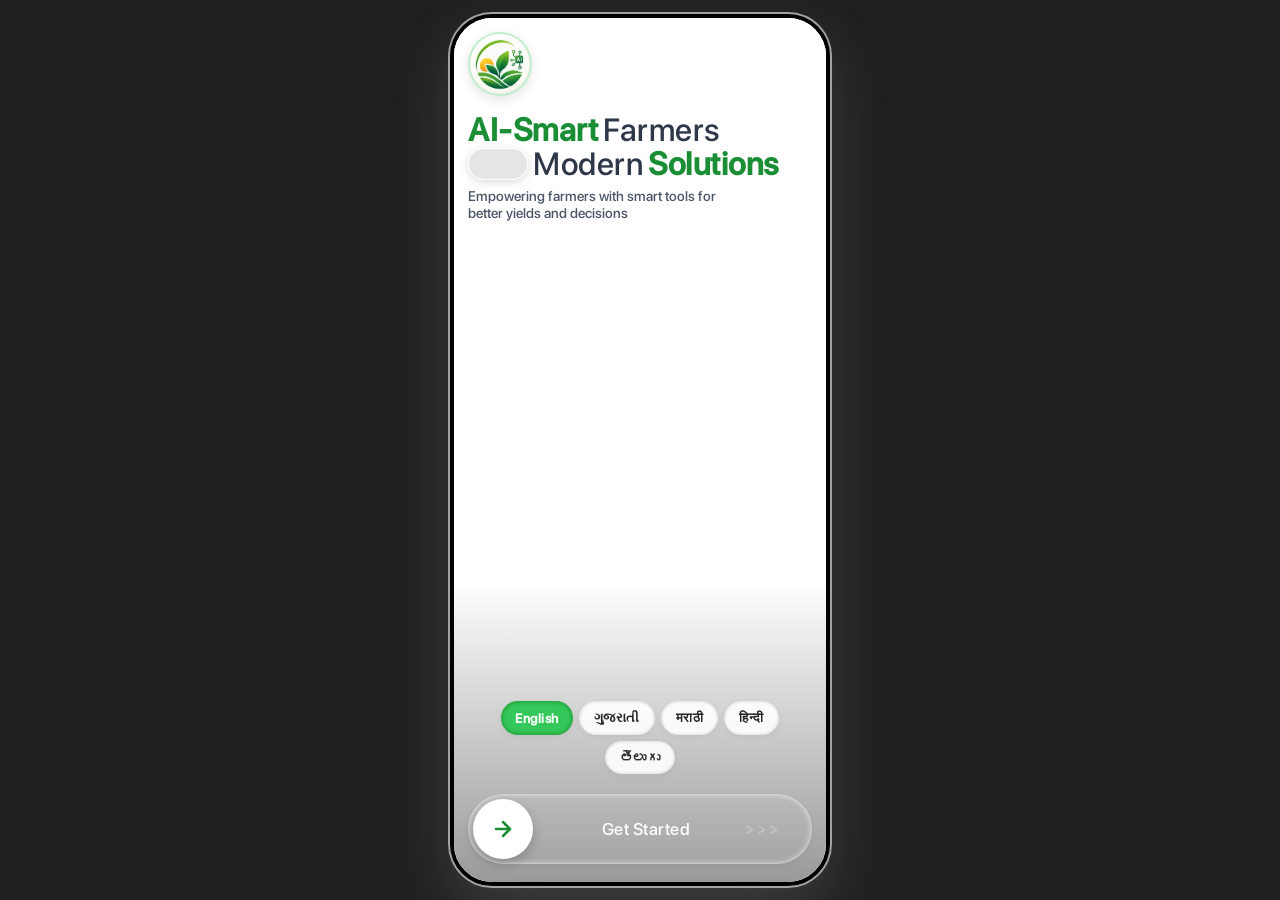
==== commit bd24f33d: "fix bugs" ====
--- a/index.html
+++ b/index.html
@@ -32,13 +32,13 @@
       <div class="welcome-content-wrapper">
         <div class="welcome-branding-new">
           <div class="welcome-logo">
-            <svg viewBox="0 0 24 24" fill="none" stroke="currentColor" stroke-width="2"><path d="M7 20h10M12 20V10M12 10a4 4 0 0 1-4-4 4 4 0 0 1 4 4zm0 0a4 4 0 0 0 4-4 4 4 0 0 0-4 4z"/></svg>
+            <img src="ChatGPT Image Sep 22, 2026, 01_03_13 AM.png" alt="Logo" style="width: 100%; height: 100%; border-radius: 50%; object-fit: cover;">
           </div>
           <div class="welcome-typography">
-            <div class="wt-line1"><span class="text-green">Smart</span> <span class="text-gray">Solutions</span></div>
+            <div class="wt-line1"><span class="text-green">AI-Smart</span> <span class="text-gray">Farmers</span></div>
             <div class="wt-line2">
               <span class="tractor-pill"></span>
-              <span class="text-gray">Modern</span> <span class="text-green">Farmers</span>
+              <span class="text-gray">Modern</span> <span class="text-green">Solutions</span>
             </div>
           </div>
           <p class="welcome-desc">Empowering farmers with smart tools for better yields and decisions</p>
--- a/main.css
+++ b/main.css
@@ -312,7 +312,7 @@
 
 .nav-tab-item.active {
   background: #6dff8173;
-  padding: 6px 0;
+  padding: 7px 0;
   border-radius: 30px;
   display: flex;
   flex-direction: column;
@@ -436,7 +436,7 @@
   flex-direction: column;
   justify-content: space-between;
   height: 100%;
-  padding: 25px 24px 8px 24px;
+  padding: 14px 14px 8px 14px;
 }
 
 .welcome-branding-new {
@@ -446,26 +446,21 @@
 }
 
 .welcome-logo {
-  width: 44px;
-  height: 44px;
-  background: #eaf5eb;
+  width: 64px;
+  height: 64px;
+  background: #ffffff;
   border-radius: 50%;
   display: flex;
   align-items: center;
   justify-content: center;
-  margin-bottom: 24px;
-  border: 1px solid rgba(52, 199, 89, 0.2);
-}
-
-.welcome-logo svg {
-  width: 22px;
-  height: 22px;
-  stroke: #1a8e35;
+  margin-bottom: 16px;
+  border: 2px solid rgba(52, 199, 89, 0.3);
+  box-shadow: 0 4px 12px rgba(0, 0, 0, 0.1);
 }
 
 .welcome-typography {
   font-family: var(--font-heading);
-  font-size: 36px;
+  font-size: 32px;
   font-weight: 700;
   line-height: 1;
   letter-spacing: -0.8px;
@@ -565,15 +560,15 @@
 
 .slide-button-container {
   width: 100%;
-  height: 68px;
+  height: 70px;
   background: rgba(255, 255, 255, 0.058);
   backdrop-filter: blur(3px);
   -webkit-backdrop-filter: blur(3px);
-  border-radius: 34px;
+  border-radius: 35px;
   position: relative;
   display: flex;
   align-items: center;
-  padding: 2px;
+  padding: 4px;
   border: 1px solid rgba(255, 255, 255, 0.393);
   box-shadow:
     inset 1px 1px 5px 0 rgba(255, 255, 255, 0.3),
@@ -595,7 +590,7 @@
   color: #ffffff;
   font-size: 17px;
   font-weight: 500;
-  margin-right: 40px;
+  margin-right: 55px;
   letter-spacing: 0.5px;
 }
 
@@ -2077,25 +2072,20 @@
 /* Profile Hero Card */
 .profile-hero-card {
   margin: 0 18px 14px 18px;
-  padding: 12px;
-  border-radius: 26px;
-  background: linear-gradient(145deg, #0e301d 0%, #154528 50%, #0a2517 100%);
+  padding: 24px 16px;
+  border-radius: 20px;
+  background: #ffffff;
   position: relative;
   overflow: hidden;
-  border: 1px solid rgba(52, 199, 89, 0.3);
-  box-shadow: 0 1px 10px 0px rgba(10, 36, 20, 0.5),
-    0 0 0 1px rgba(255, 255, 255, 0.08) inset;
+  border: 1px solid var(--border-light);
+  box-shadow:
+  inset 1px 1px 8px 0 rgba(0, 0, 0, 0.05),
+  inset -1px -1px 8px 0 rgba(0, 0, 0, 0.05),
+  0 2px 6px rgba(0, 0, 0, 0.05);
 }
 
 .profile-ambient-glow {
-  position: absolute;
-  top: -40px;
-  right: -30px;
-  width: 180px;
-  height: 180px;
-  background: radial-gradient(circle, rgba(52, 199, 89, 0.35) 0%, transparent 70%);
-  pointer-events: none;
-  border-radius: 50%;
+  display: none;
 }
 
 .profile-card-inner {
@@ -2110,26 +2100,27 @@
 
 .avatar-ring-container {
   position: relative;
-  width: 100px;
-  height: 100px;
+  width: 90px;
+  height: 90px;
 }
 
 .avatar-img-circle {
-  width: 100px;
-  height: 100px;
+  width: 90px;
+  height: 90px;
   border-radius: 50%;
-  background: linear-gradient(135deg, #2b6b2e 0%, #174a26 100%);
-  border: 3px solid #34c759;
+  background: #f4f6f5;
+  border: 2px solid var(--primary-green);
   display: flex;
   align-items: center;
   justify-content: center;
-  box-shadow: 0 8px 24px rgba(0, 0, 0, 0.35);
+  box-shadow: 0 4px 12px rgba(26, 142, 53, 0.15);
   overflow: hidden;
 }
 
 .avatar-img-circle img {
-  height: 98px;
-  filter: drop-shadow(0 4px 8px rgba(0, 0, 0, 0.3));
+  width: 100%;
+  height: 100%;
+  object-fit: cover;
 }
 
 .avatar-verified-badge {
@@ -2139,45 +2130,45 @@
   width: 24px;
   height: 24px;
   border-radius: 50%;
-  background: #34c759;
+  background: var(--primary-green);
   color: #ffffff;
-  border: 2px solid #0e301d;
+  border: 2px solid #ffffff;
   display: flex;
   align-items: center;
   justify-content: center;
+  font-size: 12px;
+  font-weight: 800;
+  box-shadow: 0 2px 6px rgba(0, 0, 0, 0.1);
+}
+
+.profile-meta-center {
+  display: flex;
+  flex-direction: column;
+  align-items: center;
+  gap: 4px;
+}
+
+.farmer-full-name {
+  color: var(--text-main);
+  font-family: var(--font-heading);
+  font-size: 22px;
+  font-weight: 700;
+  letter-spacing: -0.3px;
+}
+
+.location-pin-row {
+  display: flex;
+  align-items: center;
+  gap: 4px;
+  color: var(--text-muted);
   font-size: 13px;
-  font-weight: 800;
-  box-shadow: 0 2px 6px rgba(0, 0, 0, 0.25);
-}
-
-.profile-meta-center {
-  display: flex;
-  flex-direction: column;
-  align-items: center;
-  gap: 6px;
-}
-
-.farmer-full-name {
-  color: #ffffff;
-  font-family: var(--font-heading);
-  font-size: 20px;
-  font-weight: 800;
-  letter-spacing: 0.4px;
-}
-
-.location-pin-row {
-  display: flex;
-  align-items: center;
-  gap: 5px;
-  color: #cbe8d9;
-  font-size: 12px;
   font-weight: 500;
 }
 
 .location-pin-row svg {
   width: 14px;
   height: 14px;
-  stroke: #34c759;
+  stroke: var(--primary-green);
   flex-shrink: 0;
 }
 
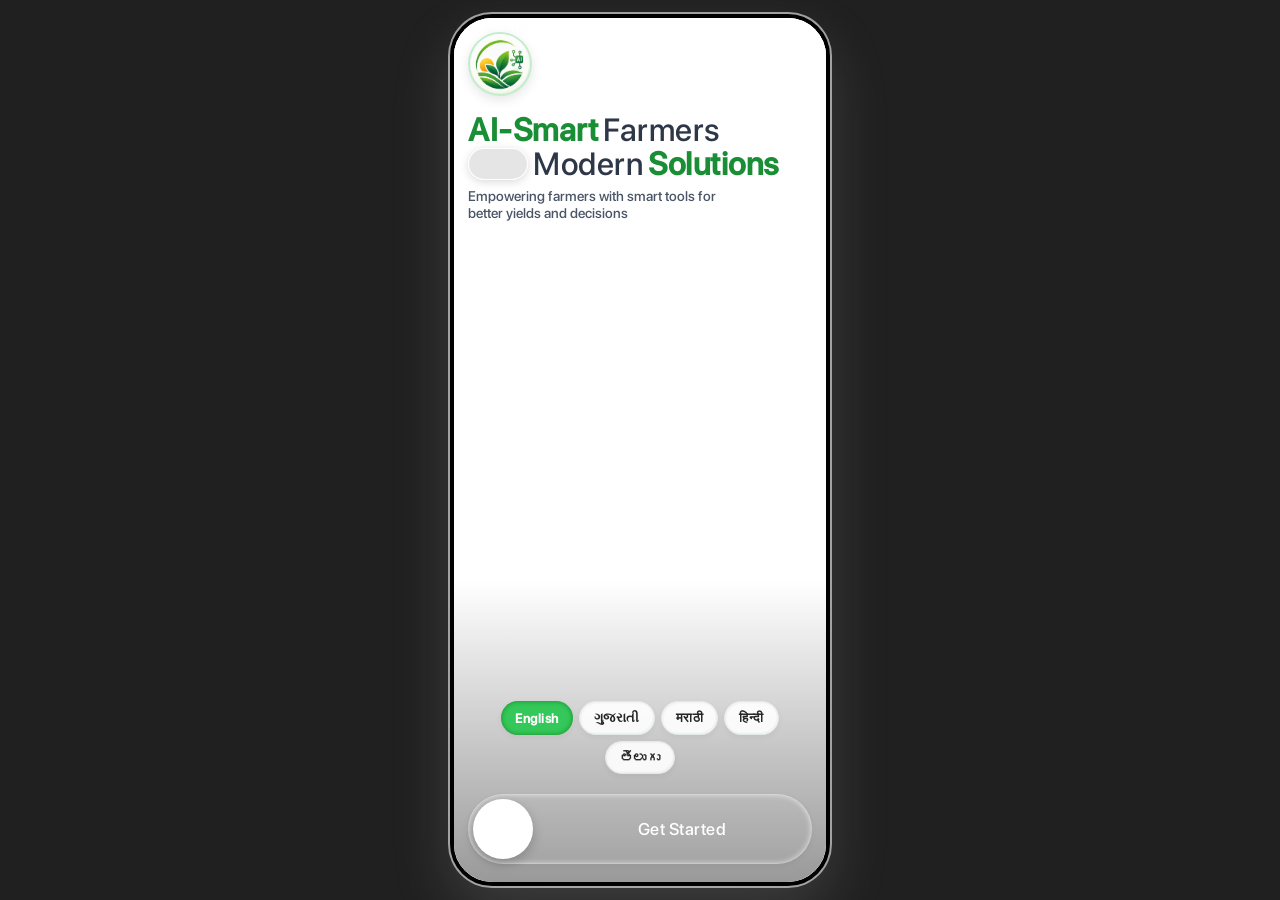
==== commit a59fca4b: "Refine UI styles, home market price display, and update model docs" ====
--- a/index.html
+++ b/index.html
@@ -1,1599 +1,2118 @@
 <!DOCTYPE html>
 <html lang="en">
+
 <head>
   <meta charset="UTF-8">
-  <meta name="viewport" content="width=device-width, initial-scale=1.0, maximum-scale=1.0, user-scalable=no, viewport-fit=cover">
+  <meta name="viewport"
+    content="width=device-width, initial-scale=1.0, maximum-scale=1.0, user-scalable=no, viewport-fit=cover">
   <title>CropAI - Smart Farming &amp; Agricultural Intelligence</title>
   <!-- Google Fonts -->
   <link rel="preconnect" href="https://fonts.googleapis.com">
   <link rel="preconnect" href="https://fonts.gstatic.com" crossorigin>
-  <link href="https://fonts.googleapis.com/css2?family=Inter:wght@400;500;600;700;800&family=Manrope:wght@400;500;600;700;800&display=swap" rel="stylesheet">
+  <link
+    href="https://fonts.googleapis.com/css2?family=Inter:wght@400;500;600;700;800&family=Manrope:wght@400;500;600;700;800&display=swap"
+    rel="stylesheet">
   <link rel="stylesheet" href="main.css">
+  <script>
+    (function () {
+      try {
+        const theme = localStorage.getItem('agroai_theme');
+        if (theme === 'dark') {
+          document.documentElement.setAttribute('data-theme', 'dark');
+          document.addEventListener('DOMContentLoaded', function () {
+            document.body.classList.add('dark-mode');
+          });
+        }
+      } catch (e) { }
+    })();
+  </script>
 </head>
+
 <body>
 
-<div class="app-container">
-
-  <!-- Mobile Device Shell Frame (Responsive on Phones, Sleek Frame on Laptop) -->
-  <main class="device-shell">
-
-    <!-- =========================================================================
+  <div class="app-container">
+
+    <!-- Mobile Device Shell Frame (Responsive on Phones, Sleek Frame on Laptop) -->
+    <main class="device-shell">
+
+      <!-- =========================================================================
          1. SCREEN: WELCOME & ONBOARDING
          ========================================================================= -->
-    <section id="screen-welcome" class="screen-view welcome-screen active">
-      <div class="welcome-bg" id="welcomeSlideshow">
-        <img src="https://tse1.mm.bing.net/th/id/OIP.Hrh11qtl2xgOF9AZm2a1DQHaNJ?r=0&rs=1&pid=ImgDetMain&o=7&rm=3" alt="farming">
-        <img src="https://wallpaperaccess.com/full/6403049.jpg" alt="Tractor 2" class="welcome-bg-img">
-        <img src="https://thumbs.dreamstime.com/b/tractor-tilling-field-stands-agricultural-field-growing-season-to-work-soil-care-crops-325903799.jpg" alt="Tractor 3" class="welcome-bg-img">
-        <img src="https://tse2.mm.bing.net/th/id/OIP.Cilyj8N3k52vg67BQGpizgHaLH?r=0&rs=1&pid=ImgDetMain&o=7&rm=3" alt="Tractor 4" class="welcome-bg-img">
-        <div class="welcome-bg-gradient"></div>
-      </div>
-
-      <div class="welcome-content-wrapper">
-        <div class="welcome-branding-new">
-          <div class="welcome-logo">
-            <img src="ChatGPT Image Sep 22, 2026, 01_03_13 AM.png" alt="Logo" style="width: 100%; height: 100%; border-radius: 50%; object-fit: cover;">
-          </div>
-          <div class="welcome-typography">
-            <div class="wt-line1"><span class="text-green">AI-Smart</span> <span class="text-gray">Farmers</span></div>
-            <div class="wt-line2">
-              <span class="tractor-pill"></span>
-              <span class="text-gray">Modern</span> <span class="text-green">Solutions</span>
-            </div>
-          </div>
-          <p class="welcome-desc">Empowering farmers with smart tools for better yields and decisions</p>
+      <section id="screen-welcome" class="screen-view welcome-screen active">
+        <div class="welcome-bg" id="welcomeSlideshow">
+          <img src="https://wallpaperaccess.com/full/6403049.jpg" alt="Tractor 4" class="welcome-bg-img">
+          <img
+            src="https://thumbs.dreamstime.com/b/tractor-tilling-field-stands-agricultural-field-growing-season-to-work-soil-care-crops-325903799.jpg"
+            alt="Tractor 3" class="welcome-bg-img">
+          <img src="https://tse2.mm.bing.net/th/id/OIP.Cilyj8N3k52vg67BQGpizgHaLH?r=0&rs=1&pid=ImgDetMain&o=7&rm=3"
+            alt="Tractor 2" class="welcome-bg-img">
+          <img src="https://thumbs.dreamstime.com/b/golden-sunset-over-farm-field-12978119.jpg" alt="welcome">
+          <div class="welcome-bg-gradient"></div>
         </div>
 
-        <div class="welcome-bottom-action">
-          <div class="language-selector-section" style="margin-bottom: 20px;">
-            <div class="lang-chips-grid" style="justify-content: center;">
-              <button class="lang-chip active" onclick="selectLang(this)">English</button>
-              <button class="lang-chip" onclick="selectLang(this)">ગુજરાતી</button>
-              <button class="lang-chip" onclick="selectLang(this)">मराठी</button>
-              <button class="lang-chip" onclick="selectLang(this)">हिन्दी</button>
-              <button class="lang-chip" onclick="selectLang(this)">తెలుగు</button>
-            </div>
-          </div>
-          <div class="slide-button-container" id="slideButtonContainer">
-            <div class="slide-button-track">
-              <span class="slide-text">Get Started</span>
-              <span class="slide-arrows">>>></span>
-            </div>
-            <div class="slide-thumb" id="slideThumb">
-              <svg viewBox="0 0 24 24" fill="none" stroke="currentColor" stroke-width="2.5" stroke-linecap="round" stroke-linejoin="round"><line x1="5" y1="12" x2="19" y2="12"></line><polyline points="12 5 19 12 12 19"></polyline></svg>
+        <div class="welcome-content-wrapper">
+          <div class="welcome-branding-new">
+            <div class="welcome-logo">
+              <img src="ChatGPT Image Sep 22, 2026, 01_03_13 AM.png" alt="Logo"
+                style="width: 100%; height: 100%; border-radius: 50%; object-fit: cover;">
+            </div>
+            <div class="welcome-typography">
+              <div class="wt-line1"><span class="text-green">AI-Smart</span> <span class="text-gray">Farmers</span>
+              </div>
+              <div class="wt-line2">
+                <span class="tractor-pill"></span>
+                <span class="text-gray">Modern</span> <span class="text-green">Solutions</span>
+              </div>
+            </div>
+            <p class="welcome-desc">Empowering farmers with smart tools for better yields and decisions</p>
+          </div>
+
+          <div class="welcome-bottom-action">
+            <div class="language-selector-section" style="margin-bottom: 20px;">
+              <div class="lang-chips-grid" style="justify-content: center;">
+                <button class="lang-chip active" onclick="selectLang(this)">English</button>
+                <button class="lang-chip" onclick="selectLang(this)">ગુજરાતી</button>
+                <button class="lang-chip" onclick="selectLang(this)">मराठी</button>
+                <button class="lang-chip" onclick="selectLang(this)">हिन्दी</button>
+                <button class="lang-chip" onclick="selectLang(this)">తెలుగు</button>
+              </div>
+            </div>
+            <div class="slide-button-container" id="slideButtonContainer">
+              <div class="slide-button-track">
+                <span class="slide-text">Get Started</span>
+                <span class="slide-arrows">
+                  <img src="https://img.icons8.com/?size=100&id=2zFnTJsNGlML&format=png&color=ffffff" alt=""
+                    draggable="false">
+                </span>
+              </div>
+              <div class="slide-thumb" id="slideThumb">
+                <img src="https://img.icons8.com/?size=100&id=NuNhPTZDW3yY&format=png&color=1A8E35" alt=""
+                  style="height: 40px; cursor: none;" draggable="false">
+              </div>
             </div>
           </div>
         </div>
-      </div>
-    </section>
-
-    <!-- =========================================================================
+      </section>
+
+      <!-- =========================================================================
          2. SCREEN: HOME DASHBOARD
          ========================================================================= -->
-    <section id="screen-home" class="screen-view">
-      <div class="scroll-area">
-        <!-- Header -->
-        <div class="dashboard-header">
-          <div class="location-weather-badge" onclick="navigateTo('screen-weather')" style="cursor:pointer;" title="Tap to view full day weather &amp; forecast">
-            <div class="weather-icon-box" id="dashboardWeatherIcon">
-              <img src="https://em-content.zobj.net/source/apple/453/sun_2600-fe0f.png" class="apple-header-weather-img" id="dashboardWeatherIconImg" alt="Clear Weather">
-            </div>
-            <div class="weather-text-wrap">
-              <div class="weather-temp" id="dashboardWeatherText">26°C Clear</div>
-              <div class="weather-location" id="dashboardLocationText">📍 Ahmedabad, Gujarat</div>
-            </div>
-          </div>
-          <button class="icon-btn" onclick="navigateTo('screen-profile')" title="User Profile" style="width: 50px; height: 50px;">
-            <svg viewBox="0 0 24 24" fill="none" stroke="currentColor" stroke-width="2"><path d="M20 21v-2a4 4 0 0 0-4-4H8a4 4 0 0 0-4 4v2"/><circle cx="12" cy="7" r="4"/></svg>
-          </button>
+      <section id="screen-home" class="screen-view">
+        <div class="scroll-area">
+          <!-- Header -->
+          <div class="dashboard-header">
+            <div class="location-weather-badge" onclick="navigateTo('screen-weather')" style="cursor:pointer;"
+              title="Tap to view full day weather &amp; forecast">
+              <div class="weather-icon-box" id="dashboardWeatherIcon">
+                <img src="https://em-content.zobj.net/source/apple/453/sun_2600-fe0f.png"
+                  class="apple-header-weather-img" id="dashboardWeatherIconImg" alt="Clear Weather">
+              </div>
+              <div class="weather-text-wrap">
+                <div class="weather-temp" id="dashboardWeatherText">26°C Clear</div>
+                <div class="weather-location" id="dashboardLocationText">📍 Ahmedabad, Gujarat</div>
+              </div>
+            </div>
+            <div class="header-action-group">
+              <button class="icon-btn theme-toggle-btn" onclick="toggleDarkMode()" id="themeToggleBtn"
+                title="Toggle Dark Mode (0 ⇄ 255)" aria-label="Toggle Dark Mode" style="width: 44px; height: 44px;">
+                <svg viewBox="0 0 24 24" fill="none" stroke="currentColor" stroke-width="2"
+                  style="width: 20px; height: 20px;">
+                  <path d="M21 12.79A9 9 0 1 1 11.21 3 7 7 0 0 0 21 12.79z" />
+                </svg>
+              </button>
+            </div>
+          </div>
+
+          <!-- AI Recommendation Hero Card -->
+          <div class="home-hero-wrap">
+            <div class="hero-recommendation-card">
+              <div class="hero-card-content">
+                <!-- Main Row: Content + 3D Crop Graphic -->
+                <div class="hero-main-row">
+                  <div class="hero-text-block">
+                    <h2 class="hero-card-title">Get Your<br>Personalized AI Crop<br>Recommendation</h2>
+                    <p class="hero-card-desc">High-yield suggestions based on your soil and climate data.</p>
+                  </div>
+                  <div class="hero-visual-badge">
+                    <img src="assets/crop_recommendation_plant.png" alt="AI Crop Recommendation" class="hero-plant-img">
+                  </div>
+                </div>
+
+                <!-- Agri-Tech Highlights Micro-Chips -->
+                <div class="hero-chips-row">
+                  <span class="hero-chip chip-soil">Soil NPK Sync</span>
+                  <span class="hero-chip chip-climate">Climate Match</span>
+                  <span class="hero-chip chip-accuracy">98.4% Accuracy</span>
+                </div>
+
+                <!-- High-Conversion Action Button -->
+                <button class="btn-get-rec" onclick="navigateTo('screen-crop-rec')">
+                  <span>Get Recommendation</span>
+                  <svg viewBox="0 0 24 24" fill="none" stroke="currentColor" stroke-width="2.5" stroke-linecap="round"
+                    stroke-linejoin="round">
+                    <line x1="5" y1="12" x2="19" y2="12"></line>
+                    <polyline points="12 5 19 12 12 19"></polyline>
+                  </svg>
+                </button>
+              </div>
+            </div>
+          </div>
+
+          <!-- Market Prices & Trends Carousel -->
+          <div class="market-preview-section">
+            <div class="section-header-row">
+              <span class="section-heading">Market Prices &amp; Trends</span>
+              <span class="link-view-all" onclick="navigateTo('screen-market')">View All</span>
+            </div>
+            <div class="prices-horizontal-scroll" id="homePricesHorizontalScroll">
+              <div class="mini-price-card" onclick="navigateTo('screen-market')">
+                <div class="mini-card-top">
+                  <span class="mini-crop-name">Wheat</span>
+                  <span class="trend-up-icon">
+                    <svg viewBox="0 0 24 24" fill="none" stroke="currentColor" stroke-width="2">
+                      <path d="m5 12 7-7 7 7M12 19V5" />
+                    </svg>
+                  </span>
+                </div>
+                <div class="mini-price-val">₹2,450/qt</div>
+                <div class="mini-pct-up">+1.2%</div>
+              </div>
+
+              <div class="mini-price-card" onclick="navigateTo('screen-market')">
+                <div class="mini-card-top">
+                  <span class="mini-crop-name">Rice</span>
+                  <span class="trend-down-icon">
+                    <svg viewBox="0 0 24 24" fill="none" stroke="currentColor" stroke-width="2">
+                      <path d="m19 12-7 7-7-7M12 5v14" />
+                    </svg>
+                  </span>
+                </div>
+                <div class="mini-price-val">₹3,100/qt</div>
+                <div class="mini-pct-down">-0.5%</div>
+              </div>
+
+              <div class="mini-price-card" onclick="navigateTo('screen-market')">
+                <div class="mini-card-top">
+                  <span class="mini-crop-name">Cotton</span>
+                  <span class="trend-up-icon">
+                    <svg viewBox="0 0 24 24" fill="none" stroke="currentColor" stroke-width="2">
+                      <path d="m5 12 7-7 7 7M12 19V5" />
+                    </svg>
+                  </span>
+                </div>
+                <div class="mini-price-val">₹6,800/qt</div>
+                <div class="mini-pct-up">+2.4%</div>
+              </div>
+
+              <div class="mini-price-card" onclick="navigateTo('screen-market')">
+                <div class="mini-card-top">
+                  <span class="mini-crop-name">Soybean</span>
+                  <span class="trend-up-icon">
+                    <svg viewBox="0 0 24 24" fill="none" stroke="currentColor" stroke-width="2">
+                      <path d="m5 12 7-7 7 7M12 19V5" />
+                    </svg>
+                  </span>
+                </div>
+                <div class="mini-price-val">₹4,100/qt</div>
+                <div class="mini-pct-up">+3.5%</div>
+              </div>
+            </div>
+          </div>
+
+          <!-- Latest Agri News (APITube.io API) -->
+          <div class="news-section">
+            <div class="section-header-row" style="padding: 0; margin-bottom: 2px;">
+              <span class="section-heading">Latest Agri News</span>
+              <span class="link-view-all" id="newsRefreshBtn" onclick="fetchLiveAgriNews(true)" style="cursor:pointer;"
+                title="Refresh live news">Refresh</span>
+            </div>
+
+            <!-- Category Filter Bar -->
+            <div class="news-filter-scroll">
+              <button class="news-filter-chip active" onclick="filterNewsCategory('all', this)">All News</button>
+              <button class="news-filter-chip" onclick="filterNewsCategory('crops', this)">Crops &amp; MSP</button>
+              <button class="news-filter-chip" onclick="filterNewsCategory('weather', this)">Weather</button>
+              <button class="news-filter-chip" onclick="filterNewsCategory('technology', this)">AgriTech</button>
+            </div>
+
+            <!-- News Cards Container -->
+            <div id="newsContainer" class="news-cards-list">
+              <div class="news-skeleton-card">
+                <div class="news-skeleton-thumb"></div>
+                <div class="news-skeleton-content">
+                  <div class="news-skeleton-line" style="width: 85%;"></div>
+                  <div class="news-skeleton-line" style="width: 60%;"></div>
+                  <div class="news-skeleton-line" style="width: 40%; height: 9px;"></div>
+                </div>
+              </div>
+            </div>
+          </div>
         </div>
 
-        <!-- AI Recommendation Hero Card -->
-        <div class="home-hero-wrap">
-          <div class="hero-recommendation-card">
-            <!-- Decorative Ambient Glows -->
-            <div class="hero-ambient-glow"></div>
-            <div class="hero-ambient-glow-sub"></div>
-
-            <div class="hero-card-content">
-              <!-- Top Row: Sparkle Icon -->
-
-
-              <!-- Main Row: Content + 3D Crop Sprout Graphic -->
-              <div class="hero-main-row">
-                <div class="hero-text-block">
-                  <h2 class="hero-card-title">AI Crop Recommendation</h2>
-                  <p class="hero-card-desc">Get personalized high-yield crop suggestions based on your soil &amp; climate profile.</p>
-                </div>
-                <div class="hero-visual-badge">
-                  <div class="hero-visual-glow"></div>
-                  <img src="https://em-content.zobj.net/source/apple/453/sheaf-of-rice_1f33e.png" alt="Crop AI" class="hero-plant-img">
-                </div>
-              </div>
-
-              <!-- Agri-Tech Highlights Micro-Chips -->
-              <div class="hero-chips-row">
-                <span class="hero-chip">🧪 Soil NPK Sync</span>
-                <span class="hero-chip">🌦️ Climate Match</span>
-                <span class="hero-chip">🎯 98.4% Accuracy</span>
-              </div>
-
-              <!-- High-Conversion Action Button -->
-              <button class="btn-get-rec" onclick="navigateTo('screen-crop-rec')">
-                <span>Get Recommendation</span>
-                <svg viewBox="0 0 24 24" fill="none" stroke="currentColor" stroke-width="2.5"><path d="M5 12h14M12 5l7 7-7 7"/></svg>
-              </button>
-            </div>
-          </div>
-        </div>
-
-        <!-- Market Prices & Trends Carousel -->
-        <div class="market-preview-section">
-          <div class="section-header-row">
-            <span class="section-heading">Market Prices &amp; Trends</span>
-            <span class="link-view-all" onclick="navigateTo('screen-market')">View All</span>
-          </div>
-          <div class="prices-horizontal-scroll" id="homePricesHorizontalScroll">
-            <div class="mini-price-card" onclick="navigateTo('screen-market')">
-              <div class="mini-card-top">
-                <span class="mini-crop-name">Wheat</span>
-                <span class="trend-up-icon">
-                  <svg viewBox="0 0 24 24" fill="none" stroke="currentColor" stroke-width="2"><path d="m5 12 7-7 7 7M12 19V5"/></svg>
-                </span>
-              </div>
-              <div class="mini-price-val">₹2,450/qt</div>
-              <div class="mini-pct-up">+1.2%</div>
-            </div>
-
-            <div class="mini-price-card" onclick="navigateTo('screen-market')">
-              <div class="mini-card-top">
-                <span class="mini-crop-name">Rice</span>
-                <span class="trend-down-icon">
-                  <svg viewBox="0 0 24 24" fill="none" stroke="currentColor" stroke-width="2"><path d="m19 12-7 7-7-7M12 5v14"/></svg>
-                </span>
-              </div>
-              <div class="mini-price-val">₹3,100/qt</div>
-              <div class="mini-pct-down">-0.5%</div>
-            </div>
-
-            <div class="mini-price-card" onclick="navigateTo('screen-market')">
-              <div class="mini-card-top">
-                <span class="mini-crop-name">Cotton</span>
-                <span class="trend-up-icon">
-                  <svg viewBox="0 0 24 24" fill="none" stroke="currentColor" stroke-width="2"><path d="m5 12 7-7 7 7M12 19V5"/></svg>
-                </span>
-              </div>
-              <div class="mini-price-val">₹6,800/qt</div>
-              <div class="mini-pct-up">+2.4%</div>
-            </div>
-
-            <div class="mini-price-card" onclick="navigateTo('screen-market')">
-              <div class="mini-card-top">
-                <span class="mini-crop-name">Soybean</span>
-                <span class="trend-up-icon">
-                  <svg viewBox="0 0 24 24" fill="none" stroke="currentColor" stroke-width="2"><path d="m5 12 7-7 7 7M12 19V5"/></svg>
-                </span>
-              </div>
-              <div class="mini-price-val">₹4,100/qt</div>
-              <div class="mini-pct-up">+3.5%</div>
-            </div>
-          </div>
-        </div>
-
-        <!-- Smart Farming Alerts -->
-        <div class="alerts-section">
-          <span class="section-heading">Smart Farming Alerts</span>
-          <div class="alert-card">
-            <div class="alert-bullet bullet-red"></div>
-            <div class="alert-content">
-              <span class="alert-type">Pest Alert</span>
-              <span class="alert-message">Aphid risk high in your area</span>
-            </div>
-            <span class="alert-time">Now</span>
-          </div>
-
-          <div class="alert-card">
-            <div class="alert-bullet bullet-amber"></div>
-            <div class="alert-content">
-              <span class="alert-type">Weather Alert</span>
-              <span class="alert-message">Rain expected in 2 days</span>
-            </div>
-            <span class="alert-time">1h ago</span>
-          </div>
-
-          <div class="alert-card">
-            <div class="alert-bullet bullet-green"></div>
-            <div class="alert-content">
-              <span class="alert-type">Harvest Advice</span>
-              <span class="alert-message">Wheat ready for harvest</span>
-            </div>
-            <span class="alert-time">4h ago</span>
-          </div>
-        </div>
-
-        <!-- Latest Agri News (APITube.io API) -->
-        <div class="news-section">
-          <div class="section-header-row" style="padding: 0; margin-bottom: 2px;">
-            <span class="section-heading">Latest Agri News</span>
-            <span class="link-view-all" id="newsRefreshBtn" onclick="fetchLiveAgriNews(true)" style="cursor:pointer;" title="Refresh live news">Refresh 🔄</span>
-          </div>
-
-          <!-- Category Filter Bar -->
-          <div class="news-filter-scroll">
-            <button class="news-filter-chip active" onclick="filterNewsCategory('all', this)">All News</button>
-            <button class="news-filter-chip" onclick="filterNewsCategory('crops', this)">🌾 Crops &amp; MSP</button>
-            <button class="news-filter-chip" onclick="filterNewsCategory('weather', this)">🌦️ Weather</button>
-            <button class="news-filter-chip" onclick="filterNewsCategory('technology', this)">🚜 AgriTech</button>
-          </div>
-
-          <!-- News Cards Container -->
-          <div id="newsContainer" class="news-cards-list">
-            <div class="news-skeleton-card">
-              <div class="news-skeleton-thumb"></div>
-              <div class="news-skeleton-content">
-                <div class="news-skeleton-line" style="width: 85%;"></div>
-                <div class="news-skeleton-line" style="width: 60%;"></div>
-                <div class="news-skeleton-line" style="width: 40%; height: 9px;"></div>
-              </div>
-            </div>
-          </div>
-        </div>
-      </div>
-
-      <!-- Bottom Nav -->
-      <nav class="bottom-nav-bar">
-        <div class="nav-tabs-row">
-          <div class="nav-tab-item active" onclick="navigateTo('screen-home')">
-            <img src="https://img.icons8.com/?size=100&id=6RlaHUy2CmGh&format=png&color=000000" class="nav-tab-icon" alt="Home">
-            <span class="nav-tab-label">Home</span>
-          </div>
-          <div class="nav-tab-item" onclick="navigateTo('screen-ai-features')">
-            <img src="https://img.icons8.com/?size=100&id=vyLn6TeXU6F9&format=png&color=000000" class="nav-tab-icon" alt="AI Tools">
-            <span class="nav-tab-label">AI Tools</span>
-          </div>
-          <div class="nav-tab-item" onclick="navigateTo('screen-market')">
-            <img src="https://img.icons8.com/?size=100&id=MJLpEC1bm3Vc&format=png&color=000000" class="nav-tab-icon" alt="Market">
-            <span class="nav-tab-label">Market</span>
-          </div>
-          <div class="nav-tab-item" onclick="navigateTo('screen-profile')">
-            <img src="https://img.icons8.com/?size=100&id=M9s3DeMEWotE&format=png&color=000000" class="nav-tab-icon" alt="Profile">
-            <span class="nav-tab-label">Profile</span>
-          </div>
-        </div>
-      </nav>
-    </section>
-
-    <!-- =========================================================================
+        <!-- Bottom Nav -->
+        <nav class="bottom-nav-bar">
+          <div class="nav-tabs-row">
+            <div class="nav-tab-item active" onclick="navigateTo('screen-home')">
+              <img src="https://img.icons8.com/?size=100&id=6RlaHUy2CmGh&format=png&color=000000" class="nav-tab-icon"
+                alt="Home">
+              <span class="nav-tab-label">Home</span>
+            </div>
+            <div class="nav-tab-item" onclick="navigateTo('screen-ai-features')">
+              <img src="https://img.icons8.com/?size=100&id=vyLn6TeXU6F9&format=png&color=000000" class="nav-tab-icon"
+                alt="AI Tools">
+              <span class="nav-tab-label">AI Tools</span>
+            </div>
+            <div class="nav-tab-item" onclick="navigateTo('screen-market')">
+              <img src="https://img.icons8.com/?size=100&id=MJLpEC1bm3Vc&format=png&color=000000" class="nav-tab-icon"
+                alt="Market">
+              <span class="nav-tab-label">Market</span>
+            </div>
+            <div class="nav-tab-item" onclick="navigateTo('screen-profile')">
+              <img src="https://img.icons8.com/?size=100&id=M9s3DeMEWotE&format=png&color=000000" class="nav-tab-icon"
+                alt="Profile">
+              <span class="nav-tab-label">Profile</span>
+            </div>
+          </div>
+        </nav>
+      </section>
+
+      <!-- =========================================================================
          3. SCREEN: AI FEATURES HUB
          ========================================================================= -->
-    <section id="screen-ai-features" class="screen-view">
-      <div class="scroll-area">
-        <div class="ai-hub-hero">
-          <h2 class="ai-hub-title">AI Features</h2>
-          <p class="ai-hub-desc">Power your agricultural decisions with machine-learning analysis and diagnostic tools.</p>
+      <section id="screen-ai-features" class="screen-view">
+        <div class="scroll-area">
+          <div class="ai-hub-hero">
+            <h2 class="ai-hub-title">AI Features</h2>
+            <p class="ai-hub-desc">Power your agricultural decisions with machine-learning analysis and diagnostic
+              tools.</p>
+          </div>
+
+          <div class="ai-tools-list">
+            <!-- 1. AI Farming Assistant -->
+            <div class="ai-tool-card" onclick="openChatModal()">
+              <div class="tool-left">
+                <div class="tool-icon-frame green">
+                  <img src="https://img.icons8.com/?size=100&id=IuR8B5VlsFxh&format=png&color=2B6B2E" alt=""
+                    draggable="false">
+                </div>
+                <div class="tool-texts">
+                  <span class="tool-name">AI Farming Assistant</span>
+                  <span class="tool-desc">Chat with AI for instant 24/7 farming advice</span>
+                </div>
+              </div>
+              <div class="tool-arrow">
+                <svg viewBox="0 0 24 24" fill="none" stroke="currentColor" stroke-width="2">
+                  <path d="m9 18 6-6-6-6" />
+                </svg>
+              </div>
+            </div>
+
+            <!-- 2. Crop Disease Detection -->
+            <div class="ai-tool-card" onclick="navigateTo('screen-disease')">
+              <div class="tool-left">
+                <div class="tool-icon-frame orange">
+                  <img src="https://img.icons8.com/?size=100&id=C6eiIr2ctSkr&format=png&color=FF9500" alt=""
+                    draggable="false">
+                </div>
+                <div class="tool-texts">
+                  <span class="tool-name">Crop Disease Detection</span>
+                  <span class="tool-desc">Scan leaf photos to diagnose diseases</span>
+                </div>
+              </div>
+              <div class="tool-arrow">
+                <svg viewBox="0 0 24 24" fill="none" stroke="currentColor" stroke-width="2">
+                  <path d="m9 18 6-6-6-6" />
+                </svg>
+              </div>
+            </div>
+
+            <!-- 3. Yield Prediction -->
+            <div class="ai-tool-card" onclick="navigateTo('screen-yield')">
+              <div class="tool-left">
+                <div class="tool-icon-frame blue">
+                  <img src="https://img.icons8.com/?size=100&id=J7edrfkMfEmc&format=png&color=007AFF" alt=""
+                    draggable="false">
+                </div>
+                <div class="tool-texts">
+                  <span class="tool-name">Yield Prediction</span>
+                  <span class="tool-desc">Accurate yield forecast based on soil &amp; climate</span>
+                </div>
+              </div>
+              <div class="tool-arrow">
+                <svg viewBox="0 0 24 24" fill="none" stroke="currentColor" stroke-width="2">
+                  <path d="m9 18 6-6-6-6" />
+                </svg>
+              </div>
+            </div>
+
+            <!-- 4. Profit Prediction -->
+            <div class="ai-tool-card" onclick="navigateTo('screen-profit')">
+              <div class="tool-left">
+                <div class="tool-icon-frame gold">
+                  <img src="https://img.icons8.com/?size=100&id=kPTFyhagOqAU&format=png&color=F59E0B" alt=""
+                    draggable="false">
+                </div>
+                <div class="tool-texts">
+                  <span class="tool-name">Profit Prediction</span>
+                  <span class="tool-desc">Calculate expected earnings per crop &amp; area</span>
+                </div>
+              </div>
+              <div class="tool-arrow">
+                <svg viewBox="0 0 24 24" fill="none" stroke="currentColor" stroke-width="2">
+                  <path d="m9 18 6-6-6-6" />
+                </svg>
+              </div>
+            </div>
+
+            <!-- 5. Smart Recommendations -->
+            <div class="ai-tool-card" onclick="navigateTo('screen-crop-rec')">
+              <div class="tool-left">
+                <div class="tool-icon-frame purple">
+                  <img src="https://img.icons8.com/?size=100&id=3HcTHHo92KSb&format=png&color=AF52DE" alt=""
+                    draggable="false">
+                </div>
+                <div class="tool-texts">
+                  <span class="tool-name">Smart Recommendations</span>
+                  <span class="tool-desc">Personalized crop selection for your region</span>
+                </div>
+              </div>
+              <div class="tool-arrow">
+                <svg viewBox="0 0 24 24" fill="none" stroke="currentColor" stroke-width="2">
+                  <path d="m9 18 6-6-6-6" />
+                </svg>
+              </div>
+            </div>
+
+            <!-- 6. Soil Analysis -->
+            <div class="ai-tool-card" onclick="navigateTo('screen-soil')">
+              <div class="tool-left">
+                <div class="tool-icon-frame teal">
+                  <img src="https://img.icons8.com/?size=100&id=dtQn3sLVtfEy&format=png&color=009688" alt=""
+                    draggable="false">
+                </div>
+                <div class="tool-texts">
+                  <span class="tool-name">Soil Analysis</span>
+                  <span class="tool-desc">Deep nutrient and soil health report</span>
+                </div>
+              </div>
+              <div class="tool-arrow">
+                <svg viewBox="0 0 24 24" fill="none" stroke="currentColor" stroke-width="2">
+                  <path d="m9 18 6-6-6-6" />
+                </svg>
+              </div>
+            </div>
+
+            <!-- 7. Agro-Weather & Sowing Advisory -->
+            <div class="ai-tool-card" onclick="navigateTo('screen-weather')">
+              <div class="tool-left">
+                <div class="tool-icon-frame cyan">
+                  <img src="https://img.icons8.com/?size=100&id=mtzutzSlCtY6&format=png&color=0284C7" alt=""
+                    draggable="false">
+                </div>
+                <div class="tool-texts">
+                  <span class="tool-name">Agro-Weather &amp; Sowing Advisory</span>
+                  <span class="tool-desc">OpenWeather live forecast &amp; spray suitability</span>
+                </div>
+              </div>
+              <div class="tool-arrow">
+                <svg viewBox="0 0 24 24" fill="none" stroke="currentColor" stroke-width="2">
+                  <path d="m9 18 6-6-6-6" />
+                </svg>
+              </div>
+            </div>
+          </div>
         </div>
 
-        <div class="ai-tools-list">
-          <!-- 1. AI Farming Assistant -->
-          <div class="ai-tool-card" onclick="openChatModal()">
-            <div class="tool-left">
-              <div class="tool-icon-frame green">
-                <svg viewBox="0 0 24 24" fill="none" stroke="currentColor" stroke-width="2"><path d="M12 2a10 10 0 0 1 10 10c0 5.523-4.477 10-10 10S2 17.523 2 12A10 10 0 0 1 12 2z"/><path d="M8 14s1.5 2 4 2 4-2 4-2"/><line x1="9" y1="9" x2="9.01" y2="9"/><line x1="15" y1="9" x2="15.01" y2="9"/></svg>
-              </div>
-              <div class="tool-texts">
-                <span class="tool-name">AI Farming Assistant</span>
-                <span class="tool-desc">Chat with AI for instant 24/7 farming advice</span>
-              </div>
-            </div>
-            <div class="tool-arrow">
-              <svg viewBox="0 0 24 24" fill="none" stroke="currentColor" stroke-width="2"><path d="m9 18 6-6-6-6"/></svg>
-            </div>
-          </div>
-
-          <!-- 2. Crop Disease Detection -->
-          <div class="ai-tool-card" onclick="navigateTo('screen-disease')">
-            <div class="tool-left">
-              <div class="tool-icon-frame orange">
-                <svg viewBox="0 0 24 24" fill="none" stroke="currentColor" stroke-width="2"><circle cx="12" cy="12" r="10"/><path d="m4.93 4.93 4.24 4.24M14.83 14.83l4.24 4.24M14.83 9.17l4.24-4.24M4.93 19.07l4.24-4.24"/></svg>
-              </div>
-              <div class="tool-texts">
-                <span class="tool-name">Crop Disease Detection</span>
-                <span class="tool-desc">Scan leaf photos to diagnose diseases</span>
-              </div>
-            </div>
-            <div class="tool-arrow">
-              <svg viewBox="0 0 24 24" fill="none" stroke="currentColor" stroke-width="2"><path d="m9 18 6-6-6-6"/></svg>
-            </div>
-          </div>
-
-          <!-- 3. Yield Prediction -->
-          <div class="ai-tool-card" onclick="navigateTo('screen-yield')">
-            <div class="tool-left">
-              <div class="tool-icon-frame blue">
-                <svg viewBox="0 0 24 24" fill="none" stroke="currentColor" stroke-width="2"><line x1="18" y1="20" x2="18" y2="10"/><line x1="12" y1="20" x2="12" y2="4"/><line x1="6" y1="20" x2="6" y2="14"/></svg>
-              </div>
-              <div class="tool-texts">
-                <span class="tool-name">Yield Prediction</span>
-                <span class="tool-desc">Accurate yield forecast based on soil &amp; climate</span>
-              </div>
-            </div>
-            <div class="tool-arrow">
-              <svg viewBox="0 0 24 24" fill="none" stroke="currentColor" stroke-width="2"><path d="m9 18 6-6-6-6"/></svg>
-            </div>
-          </div>
-
-          <!-- 4. Profit Prediction -->
-          <div class="ai-tool-card" onclick="navigateTo('screen-profit')">
-            <div class="tool-left">
-              <div class="tool-icon-frame gold">
-                <svg viewBox="0 0 24 24" fill="none" stroke="currentColor" stroke-width="2"><line x1="12" y1="1" x2="12" y2="23"/><path d="M17 5H9.5a3.5 3.5 0 0 0 0 7h5a3.5 3.5 0 0 1 0 7H6"/></svg>
-              </div>
-              <div class="tool-texts">
-                <span class="tool-name">Profit Prediction</span>
-                <span class="tool-desc">Calculate expected earnings per crop &amp; area</span>
-              </div>
-            </div>
-            <div class="tool-arrow">
-              <svg viewBox="0 0 24 24" fill="none" stroke="currentColor" stroke-width="2"><path d="m9 18 6-6-6-6"/></svg>
-            </div>
-          </div>
-
-          <!-- 5. Smart Recommendations -->
-          <div class="ai-tool-card" onclick="navigateTo('screen-crop-rec')">
-            <div class="tool-left">
-              <div class="tool-icon-frame purple">
-                <svg viewBox="0 0 24 24" fill="none" stroke="currentColor" stroke-width="2"><path d="M12 2v20M17 5H9.5a3.5 3.5 0 0 0 0 7h5a3.5 3.5 0 0 1 0 7H6"/><path d="M7 20h10M12 20V10M12 10a4 4 0 0 1-4-4 4 4 0 0 1 4 4zm0 0a4 4 0 0 0 4-4 4 4 0 0 0-4 4z"/></svg>
-              </div>
-              <div class="tool-texts">
-                <span class="tool-name">Smart Recommendations</span>
-                <span class="tool-desc">Personalized crop selection for your region</span>
-              </div>
-            </div>
-            <div class="tool-arrow">
-              <svg viewBox="0 0 24 24" fill="none" stroke="currentColor" stroke-width="2"><path d="m9 18 6-6-6-6"/></svg>
-            </div>
-          </div>
-
-          <!-- 6. Soil Analysis -->
-          <div class="ai-tool-card" onclick="navigateTo('screen-soil')">
-            <div class="tool-left">
-              <div class="tool-icon-frame teal">
-                <svg viewBox="0 0 24 24" fill="none" stroke="currentColor" stroke-width="2"><path d="M10 2v7.31M14 2v7.31M8.5 2h7M14 9.3a6.5 6.5 0 1 1-4 0"/></svg>
-              </div>
-              <div class="tool-texts">
-                <span class="tool-name">Soil Analysis</span>
-                <span class="tool-desc">Deep nutrient and soil health report</span>
-              </div>
-            </div>
-            <div class="tool-arrow">
-              <svg viewBox="0 0 24 24" fill="none" stroke="currentColor" stroke-width="2"><path d="m9 18 6-6-6-6"/></svg>
-            </div>
-          </div>
-
-          <!-- 7. Agro-Weather & Sowing Advisory -->
-          <div class="ai-tool-card" onclick="navigateTo('screen-weather')">
-            <div class="tool-left">
-              <div class="tool-icon-frame cyan">
-                <svg viewBox="0 0 24 24" fill="none" stroke="currentColor" stroke-width="2"><circle cx="12" cy="12" r="4"/><path d="M12 2v2M12 20v2M4.93 4.93l1.41 1.41M17.66 17.66l1.41 1.41M2 12h2M20 12h2M6.34 17.66l-1.41 1.41M19.07 4.93l-1.41 1.41"/></svg>
-              </div>
-              <div class="tool-texts">
-                <span class="tool-name">Agro-Weather &amp; Sowing Advisory</span>
-                <span class="tool-desc">OpenWeather live forecast &amp; spray suitability</span>
-              </div>
-            </div>
-            <div class="tool-arrow">
-              <svg viewBox="0 0 24 24" fill="none" stroke="currentColor" stroke-width="2"><path d="m9 18 6-6-6-6"/></svg>
-            </div>
-          </div>
-        </div>
-      </div>
-
-      <!-- Bottom Nav -->
-      <nav class="bottom-nav-bar">
-        <div class="nav-tabs-row">
-          <div class="nav-tab-item" onclick="navigateTo('screen-home')">
-            <img src="https://img.icons8.com/?size=100&id=6RlaHUy2CmGh&format=png&color=000000" class="nav-tab-icon" alt="Home">
-            <span class="nav-tab-label">Home</span>
-          </div>
-          <div class="nav-tab-item active" onclick="navigateTo('screen-ai-features')">
-            <img src="https://img.icons8.com/?size=100&id=vyLn6TeXU6F9&format=png&color=000000" class="nav-tab-icon" alt="AI Tools">
-            <span class="nav-tab-label">AI Tools</span>
-          </div>
-          <div class="nav-tab-item" onclick="navigateTo('screen-market')">
-            <img src="https://img.icons8.com/?size=100&id=MJLpEC1bm3Vc&format=png&color=000000" class="nav-tab-icon" alt="Market">
-            <span class="nav-tab-label">Market</span>
-          </div>
-          <div class="nav-tab-item" onclick="navigateTo('screen-profile')">
-            <img src="https://img.icons8.com/?size=100&id=M9s3DeMEWotE&format=png&color=000000" class="nav-tab-icon" alt="Profile">
-            <span class="nav-tab-label">Profile</span>
-          </div>
-        </div>
-      </nav>
-    </section>
-
-    <!-- =========================================================================
+        <!-- Bottom Nav -->
+        <nav class="bottom-nav-bar">
+          <div class="nav-tabs-row">
+            <div class="nav-tab-item" onclick="navigateTo('screen-home')">
+              <img src="https://img.icons8.com/?size=100&id=6RlaHUy2CmGh&format=png&color=000000" class="nav-tab-icon"
+                alt="Home">
+              <span class="nav-tab-label">Home</span>
+            </div>
+            <div class="nav-tab-item active" onclick="navigateTo('screen-ai-features')">
+              <img src="https://img.icons8.com/?size=100&id=vyLn6TeXU6F9&format=png&color=000000" class="nav-tab-icon"
+                alt="AI Tools">
+              <span class="nav-tab-label">AI Tools</span>
+            </div>
+            <div class="nav-tab-item" onclick="navigateTo('screen-market')">
+              <img src="https://img.icons8.com/?size=100&id=MJLpEC1bm3Vc&format=png&color=000000" class="nav-tab-icon"
+                alt="Market">
+              <span class="nav-tab-label">Market</span>
+            </div>
+            <div class="nav-tab-item" onclick="navigateTo('screen-profile')">
+              <img src="https://img.icons8.com/?size=100&id=M9s3DeMEWotE&format=png&color=000000" class="nav-tab-icon"
+                alt="Profile">
+              <span class="nav-tab-label">Profile</span>
+            </div>
+          </div>
+        </nav>
+      </section>
+
+      <!-- =========================================================================
          4. SCREEN: MARKET PRICES
          ========================================================================= -->
-    <section id="screen-market" class="screen-view">
-      <div class="scroll-area">
-        <div class="market-header-section">
-          <div class="market-header-top">
-            <div>
-              <h2 class="market-title-text">Market Prices</h2>
-            </div>
-            <button class="market-location-btn" onclick="detectUserLocationAndFetch(true)" title="Auto-detect My State Location">
-              <svg viewBox="0 0 24 24" fill="none" stroke="currentColor" stroke-width="2"><path d="M12 2a8 8 0 0 0-8 8c0 5.25 8 12 8 12s8-6.75 8-12a8 8 0 0 0-8-8z"/><circle cx="12" cy="10" r="3"/></svg>
-              <span id="marketStateBadge">Gujarat (Live)</span>
-            </button>
-          </div>
-
-          <div class="market-search-bar">
-            <svg viewBox="0 0 24 24" fill="none" stroke="currentColor" stroke-width="2"><circle cx="11" cy="11" r="8"/><line x1="21" y1="21" x2="16.65" y2="16.65"/></svg>
-            <input type="text" id="marketSearchInput" placeholder="Search crop or mandi (e.g. Wheat, Cotton)..." oninput="filterMarketList()">
-          </div>
-
-          <div class="state-chips-scroll" id="marketStateChips">
-            <button class="state-chip active" data-state="Gujarat" onclick="selectStateFilter('Gujarat', this)">Gujarat</button>
-            <button class="state-chip" data-state="All" onclick="selectStateFilter('All', this)">All India</button>
-            <button class="state-chip" data-state="Maharashtra" onclick="selectStateFilter('Maharashtra', this)">Maharashtra</button>
-            <button class="state-chip" data-state="Punjab" onclick="selectStateFilter('Punjab', this)">Punjab</button>
-            <button class="state-chip" data-state="Uttar Pradesh" onclick="selectStateFilter('Uttar Pradesh', this)">Uttar Pradesh</button>
-            <button class="state-chip" data-state="Rajasthan" onclick="selectStateFilter('Rajasthan', this)">Rajasthan</button>
-            <button class="state-chip" data-state="Madhya Pradesh" onclick="selectStateFilter('Madhya Pradesh', this)">Madhya Pradesh</button>
-            <button class="state-chip" data-state="Haryana" onclick="selectStateFilter('Haryana', this)">Haryana</button>
-            <button class="state-chip" data-state="Karnataka" onclick="selectStateFilter('Karnataka', this)">Karnataka</button>
-            <button class="state-chip" data-state="Telangana" onclick="selectStateFilter('Telangana', this)">Telangana</button>
-            <button class="state-chip" data-state="Odisha" onclick="selectStateFilter('Odisha', this)">Odisha</button>
+      <section id="screen-market" class="screen-view">
+        <div class="scroll-area">
+          <div class="market-header-section">
+            <div class="market-header-top">
+              <div>
+                <h2 class="market-title-text">Market Prices</h2>
+              </div>
+              <button class="market-location-btn" onclick="detectUserLocationAndFetch(true)"
+                title="Auto-detect My State Location">
+                <svg viewBox="0 0 24 24" fill="none" stroke="currentColor" stroke-width="2">
+                  <path d="M12 2a8 8 0 0 0-8 8c0 5.25 8 12 8 12s8-6.75 8-12a8 8 0 0 0-8-8z" />
+                  <circle cx="12" cy="10" r="3" />
+                </svg>
+                <span id="marketStateBadge">Gujarat (Live)</span>
+              </button>
+            </div>
+
+            <div class="market-search-bar">
+              <svg viewBox="0 0 24 24" fill="none" stroke="currentColor" stroke-width="2">
+                <circle cx="11" cy="11" r="8" />
+                <line x1="21" y1="21" x2="16.65" y2="16.65" />
+              </svg>
+              <input type="text" id="marketSearchInput" placeholder="Search crop or mandi (e.g. Wheat, Cotton)..."
+                oninput="filterMarketList()">
+            </div>
+
+            <div class="state-chips-scroll" id="marketStateChips">
+              <button class="state-chip active" data-state="Gujarat"
+                onclick="selectStateFilter('Gujarat', this)">Gujarat</button>
+              <button class="state-chip" data-state="All" onclick="selectStateFilter('All', this)">All India</button>
+              <button class="state-chip" data-state="Maharashtra"
+                onclick="selectStateFilter('Maharashtra', this)">Maharashtra</button>
+              <button class="state-chip" data-state="Punjab" onclick="selectStateFilter('Punjab', this)">Punjab</button>
+              <button class="state-chip" data-state="Uttar Pradesh"
+                onclick="selectStateFilter('Uttar Pradesh', this)">Uttar Pradesh</button>
+              <button class="state-chip" data-state="Rajasthan"
+                onclick="selectStateFilter('Rajasthan', this)">Rajasthan</button>
+              <button class="state-chip" data-state="Madhya Pradesh"
+                onclick="selectStateFilter('Madhya Pradesh', this)">Madhya Pradesh</button>
+              <button class="state-chip" data-state="Haryana"
+                onclick="selectStateFilter('Haryana', this)">Haryana</button>
+              <button class="state-chip" data-state="Karnataka"
+                onclick="selectStateFilter('Karnataka', this)">Karnataka</button>
+              <button class="state-chip" data-state="Telangana"
+                onclick="selectStateFilter('Telangana', this)">Telangana</button>
+              <button class="state-chip" data-state="Odisha" onclick="selectStateFilter('Odisha', this)">Odisha</button>
+            </div>
+          </div>
+
+          <div class="market-status-bar">
+            <span id="marketResultsCount">Loading live mandi prices...</span>
+            <span class="api-sync-indicator" id="apiSyncStatus">⚡ Live Agmarknet Gov API</span>
+          </div>
+
+          <div class="market-list-cards" id="marketListContainer">
+            <!-- Dynamic Mandi Crop Cards will be rendered here by JavaScript -->
           </div>
         </div>
 
-        <div class="market-status-bar">
-          <span id="marketResultsCount">Loading live mandi prices...</span>
-          <span class="api-sync-indicator" id="apiSyncStatus">⚡ Live Agmarknet Gov API</span>
-        </div>
-
-        <div class="market-list-cards" id="marketListContainer">
-          <!-- Dynamic Mandi Crop Cards will be rendered here by JavaScript -->
-        </div>
-      </div>
-
-      <!-- Bottom Nav -->
-      <nav class="bottom-nav-bar">
-        <div class="nav-tabs-row">
-          <div class="nav-tab-item" onclick="navigateTo('screen-home')">
-            <img src="https://img.icons8.com/?size=100&id=6RlaHUy2CmGh&format=png&color=000000" class="nav-tab-icon" alt="Home">
-            <span class="nav-tab-label">Home</span>
-          </div>
-          <div class="nav-tab-item" onclick="navigateTo('screen-ai-features')">
-            <img src="https://img.icons8.com/?size=100&id=vyLn6TeXU6F9&format=png&color=000000" class="nav-tab-icon" alt="AI Tools">
-            <span class="nav-tab-label">AI Tools</span>
-          </div>
-          <div class="nav-tab-item active" onclick="navigateTo('screen-market')">
-            <img src="https://img.icons8.com/?size=100&id=MJLpEC1bm3Vc&format=png&color=000000" class="nav-tab-icon" alt="Market">
-            <span class="nav-tab-label">Market</span>
-          </div>
-          <div class="nav-tab-item" onclick="navigateTo('screen-profile')">
-            <img src="https://img.icons8.com/?size=100&id=M9s3DeMEWotE&format=png&color=000000" class="nav-tab-icon" alt="Profile">
-            <span class="nav-tab-label">Profile</span>
-          </div>
-        </div>
-      </nav>
-    </section>
-
-    <!-- =========================================================================
+        <!-- Bottom Nav -->
+        <nav class="bottom-nav-bar">
+          <div class="nav-tabs-row">
+            <div class="nav-tab-item" onclick="navigateTo('screen-home')">
+              <img src="https://img.icons8.com/?size=100&id=6RlaHUy2CmGh&format=png&color=000000" class="nav-tab-icon"
+                alt="Home">
+              <span class="nav-tab-label">Home</span>
+            </div>
+            <div class="nav-tab-item" onclick="navigateTo('screen-ai-features')">
+              <img src="https://img.icons8.com/?size=100&id=vyLn6TeXU6F9&format=png&color=000000" class="nav-tab-icon"
+                alt="AI Tools">
+              <span class="nav-tab-label">AI Tools</span>
+            </div>
+            <div class="nav-tab-item active" onclick="navigateTo('screen-market')">
+              <img src="https://img.icons8.com/?size=100&id=MJLpEC1bm3Vc&format=png&color=000000" class="nav-tab-icon"
+                alt="Market">
+              <span class="nav-tab-label">Market</span>
+            </div>
+            <div class="nav-tab-item" onclick="navigateTo('screen-profile')">
+              <img src="https://img.icons8.com/?size=100&id=M9s3DeMEWotE&format=png&color=000000" class="nav-tab-icon"
+                alt="Profile">
+              <span class="nav-tab-label">Profile</span>
+            </div>
+          </div>
+        </nav>
+      </section>
+
+      <!-- =========================================================================
          5. SCREEN: PROFILE & SETTINGS
          ========================================================================= -->
-    <section id="screen-profile" class="screen-view">
-      <div class="scroll-area profile-scroll-area">
-        <!-- Top Screen Header Bar -->
-        <div class="profile-top-bar">
-          <span class="profile-header-title">Farmer Profile</span>
-          <button class="icon-btn-profile" onclick="alert('Digital Kisan ID: #GJ-9428\nStatus: Verified\nPM-KISAN: Active')" title="Digital Kisan ID">
-            <svg viewBox="0 0 24 24" fill="none" stroke="currentColor" stroke-width="2"><rect x="3" y="3" width="18" height="18" rx="2"/><rect x="7" y="7" width="3" height="3"/><rect x="14" y="7" width="3" height="3"/><rect x="7" y="14" width="3" height="3"/><rect x="14" y="14" width="3" height="3"/></svg>
-          </button>
+      <section id="screen-profile" class="screen-view">
+        <div class="scroll-area profile-scroll-area">
+          <!-- Top Screen Header Bar -->
+          <div class="profile-top-bar">
+            <span class="profile-header-title">Farmer Profile</span>
+            <button class="icon-btn-profile" onclick="openKisanIdModal()" title="Digital Kisan ID">
+              <img src="https://img.icons8.com/?size=100&id=SfOns44TD1X7&format=png&color=000000" alt="" style="height: 30px;">
+            </button>
+          </div>
+
+          <!-- Hero Profile Card -->
+          <div class="profile-hero-card">
+            <div class="profile-card-inner">
+              <div class="avatar-ring-container">
+                <div class="avatar-img-circle">
+                  <img src="ChatGPT Image Feb 1, 2026, 06_48_04 PM.png" alt="">
+                </div>
+                <div class="avatar-verified-badge" title="e-KYC Verified">✓</div>
+              </div>
+              <div class="profile-meta-center">
+                <h2 class="farmer-full-name" id="farmerFullName">Rahul Malvi</h2>
+                <div class="location-pin-row">
+                  <svg viewBox="0 0 24 24" fill="none" stroke="currentColor" stroke-width="2">
+                    <path d="M21 10c0 7-9 13-9 13s-9-6-9-13a9 9 0 0 1 18 0z" />
+                    <circle cx="12" cy="10" r="3" />
+                  </svg>
+                  <span id="profileLocationDisplay">Ahmedabad APMC Zone, Gujarat</span>
+                </div>
+              </div>
+            </div>
+          </div>
+
+          <!-- 2x2 Stats Grid -->
+          <div class="stats-2x2-grid">
+            <div class="farmer-stat-card">
+              <div class="stat-card-top">
+                <span class="stat-header-text">Farm Size</span>
+              </div>
+              <span class="stat-bold-value" id="profileStatFarmSize">12.5 Acres</span>
+              <span class="stat-footer-text">Irrigated Farmland</span>
+            </div>
+
+            <div class="farmer-stat-card">
+              <div class="stat-card-top">
+                <span class="stat-header-text">Soil Profile</span>
+              </div>
+              <span class="stat-bold-value" id="profileStatSoil">Black Loam</span>
+              <span class="stat-footer-text">pH 6.8 • High Carbon</span>
+            </div>
+
+            <div class="farmer-stat-card">
+              <div class="stat-card-top">
+                <span class="stat-header-text">Active Crops</span>
+              </div>
+              <span class="stat-bold-value" id="profileStatCrops">Wheat &amp; Cotton</span>
+              <span class="stat-footer-text">2 Active Rabi Plots</span>
+            </div>
+
+            <div class="farmer-stat-card">
+              <div class="stat-card-top">
+                <span class="stat-header-text">Member Tier</span>
+              </div>
+              <span class="stat-bold-value">Kisan Prime</span>
+              <span class="stat-footer-text">Valid till Nov 2026</span>
+            </div>
+          </div>
+
+          <!-- Quick PM-KISAN Benefit Ribbon -->
+          <div class="pm-kisan-ribbon" onclick="openKisanIdModal()" style="cursor:pointer;"
+            title="Digital Kisan ID Card">
+            <div class="pm-kisan-left">
+              <span class="pm-kisan-dot"></span>
+              <div>
+                <span class="pm-kisan-title">PM-KISAN e-KYC Active</span>
+                <span class="pm-kisan-sub">Direct DBT Mandi Benefits Enabled</span>
+              </div>
+            </div>
+            <span class="pm-kisan-tag">Verified ✅</span>
+          </div>
+
+          <!-- Settings List -->
+          <div class="profile-settings-section">
+            <span class="section-heading">Account &amp; Settings</span>
+            <div class="settings-card-group">
+              <div class="settings-item-row" onclick="toggleDarkMode()" style="cursor: pointer;">
+                <div class="settings-item-left">
+                  <div class="settings-icon-box" id="profileDarkIconBox">
+                    <img src="https://img.icons8.com/?size=100&id=H3mmKEsuafpa&format=png&color=000000" alt="">
+                  </div>
+                  <div class="settings-text-col">
+                    <span class="settings-opt-title">Dark Mode</span>
+                    <span class="settings-opt-sub" id="profileDarkStatusText">Switch white to black (0 ⇄ 255)</span>
+                  </div>
+                </div>
+                <div class="theme-switch-control" id="profileDarkSwitch">
+                  <span class="theme-switch-knob"></span>
+                </div>
+              </div>
+
+              <div class="settings-item-row" onclick="openEditProfileModal()">
+                <div class="settings-item-left">
+                  <div class="settings-icon-box">
+                    <img src="https://img.icons8.com/?size=100&id=ctIDym8c6Lmt&format=png&color=000000" alt="">
+                  </div>
+                  <div class="settings-text-col">
+                    <span class="settings-opt-title">Edit Profile</span>
+                    <span class="settings-opt-sub">Name, phone &amp; farm parcel records</span>
+                  </div>
+                </div>
+                <svg viewBox="0 0 24 24" class="settings-chevron" fill="none" stroke="currentColor" stroke-width="2">
+                  <path d="m9 18 6-6-6-6" />
+                </svg>
+              </div>
+
+              <div class="settings-item-row" onclick="openNotificationModal()">
+                <div class="settings-item-left">
+                  <div class="settings-icon-box">
+                    <img src="https://img.icons8.com/?size=100&id=Au9pC5p7XBuF&format=png&color=000000" alt="">
+                  </div>
+                  <div class="settings-text-col">
+                    <span class="settings-opt-title">Notification Alerts</span>
+                    <span class="settings-opt-sub" id="profileNotificationSub">Daily mandi rates, storm warnings</span>
+                  </div>
+                </div>
+                <svg viewBox="0 0 24 24" class="settings-chevron" fill="none" stroke="currentColor" stroke-width="2">
+                  <path d="m9 18 6-6-6-6" />
+                </svg>
+              </div>
+
+              <div class="settings-item-row" onclick="openLanguageModal()">
+                <div class="settings-item-left">
+                  <div class="settings-icon-box">
+                   <img src="https://img.icons8.com/?size=100&id=8M6LMPzbD60a&format=png&color=000000" alt="">
+                  </div>
+                  <div class="settings-text-col">
+                    <span class="settings-opt-title">Language / भाषा</span>
+                    <span class="settings-opt-sub" id="profileLangSub">English • हिन्दी • ગુજરાતી</span>
+                  </div>
+                </div>
+                <svg viewBox="0 0 24 24" class="settings-chevron" fill="none" stroke="currentColor" stroke-width="2">
+                  <path d="m9 18 6-6-6-6" />
+                </svg>
+              </div>
+
+              <div class="settings-item-row" onclick="navigateTo('screen-kvk-directory')">
+                <div class="settings-item-left">
+                  <div class="settings-icon-box" style="background:#eaf9ee;color:#2b6b2e;">
+                    <img src="https://img.icons8.com/?size=100&id=FWYMZlD4gLUg&format=png&color=000000" alt="">
+                  </div>
+                  <div class="settings-text-col">
+                    <span class="settings-opt-title">Kisan Helpline &amp; KVK Directory</span>
+                    <span class="settings-opt-sub">Toll-free 1800-180-1551 &amp; state KVKs</span>
+                  </div>
+                </div>
+                <svg viewBox="0 0 24 24" class="settings-chevron" fill="none" stroke="currentColor" stroke-width="2">
+                  <path d="m9 18 6-6-6-6" />
+                </svg>
+              </div>
+
+              <div class="settings-item-row" onclick="openChatModal()">
+                <div class="settings-item-left">
+                  <div class="settings-icon-box">
+                    <img src="https://img.icons8.com/?size=100&id=PEEOhACJZJG5&format=png&color=000000" alt="">
+                  </div>
+                  <div class="settings-text-col">
+                    <span class="settings-opt-title">Help &amp; Support</span>
+                    <span class="settings-opt-sub">FAQ, talk to AI agri-doctor</span>
+                  </div>
+                </div>
+                <svg viewBox="0 0 24 24" class="settings-chevron" fill="none" stroke="currentColor" stroke-width="2">
+                  <path d="m9 18 6-6-6-6" />
+                </svg>
+              </div>
+            </div>
+
+            <button class="btn-logout-danger" onclick="navigateTo('screen-welcome')">
+              <svg viewBox="0 0 24 24" fill="none" stroke="currentColor" stroke-width="2">
+                <path d="M9 21H5a2 2 0 0 1-2-2V5a2 2 0 0 1 2-2h4" />
+                <polyline points="16 17 21 12 16 7" />
+                <line x1="21" y1="12" x2="9" y2="12" />
+              </svg>
+              <span>Log Out of AgroAI</span>
+            </button>
+          </div>
         </div>
 
-        <!-- Hero Profile Card -->
-        <div class="profile-hero-card">
-          <div class="profile-card-inner">
-            <div class="avatar-ring-container">
-              <div class="avatar-img-circle">
-                <img src="ChatGPT Image Feb 1, 2026, 06_48_04 PM.png" alt="">
-              </div>
-              <div class="avatar-verified-badge" title="e-KYC Verified">✓</div>
-            </div>
-            <div class="profile-meta-center">
-              <h2 class="farmer-full-name">Rahul Malvi</h2>
-              <div class="location-pin-row">
-                <svg viewBox="0 0 24 24" fill="none" stroke="currentColor" stroke-width="2"><path d="M21 10c0 7-9 13-9 13s-9-6-9-13a9 9 0 0 1 18 0z"/><circle cx="12" cy="10" r="3"/></svg>
-                <span id="profileLocationDisplay">Ahmedabad APMC Zone, Gujarat</span>
-              </div>
-            </div>
-          </div>
-        </div>
-
-        <!-- 2x2 Stats Grid -->
-        <div class="stats-2x2-grid">
-          <div class="farmer-stat-card">
-            <div class="stat-card-top">
-              <span class="stat-header-text">Farm Size</span>
-              <span class="stat-icon-wrap">🌾</span>
-            </div>
-            <span class="stat-bold-value">12.5 Acres</span>
-            <span class="stat-footer-text">Irrigated Farmland</span>
-          </div>
-
-          <div class="farmer-stat-card">
-            <div class="stat-card-top">
-              <span class="stat-header-text">Soil Profile</span>
-              <span class="stat-icon-wrap">🧪</span>
-            </div>
-            <span class="stat-bold-value">Black Loam</span>
-            <span class="stat-footer-text">pH 6.8 • High Carbon</span>
-          </div>
-
-          <div class="farmer-stat-card">
-            <div class="stat-card-top">
-              <span class="stat-header-text">Active Crops</span>
-              <span class="stat-icon-wrap">🌱</span>
-            </div>
-            <span class="stat-bold-value">Wheat &amp; Cotton</span>
-            <span class="stat-footer-text">2 Active Rabi Plots</span>
-          </div>
-
-          <div class="farmer-stat-card">
-            <div class="stat-card-top">
-              <span class="stat-header-text">Member Tier</span>
-              <span class="stat-icon-wrap">🏆</span>
-            </div>
-            <span class="stat-bold-value">Kisan Prime</span>
-            <span class="stat-footer-text">Valid till Nov 2026</span>
-          </div>
-        </div>
-
-        <!-- Quick PM-KISAN Benefit Ribbon -->
-        <div class="pm-kisan-ribbon">
-          <div class="pm-kisan-left">
-            <span class="pm-kisan-dot"></span>
-            <div>
-              <span class="pm-kisan-title">PM-KISAN e-KYC Active</span>
-              <span class="pm-kisan-sub">Direct DBT Mandi Benefits Enabled</span>
-            </div>
-          </div>
-          <span class="pm-kisan-tag">Verified ✅</span>
-        </div>
-
-        <!-- Settings List -->
-        <div class="profile-settings-section">
-          <span class="section-heading">Account &amp; Settings</span>
-          <div class="settings-card-group">
-            <div class="settings-item-row" onclick="alert('Edit Profile: Update your name, mobile, and land parcel coordinates.')">
-              <div class="settings-item-left">
-                <div class="settings-icon-box">
-                  <svg viewBox="0 0 24 24" fill="none" stroke="currentColor" stroke-width="2"><path d="M20 21v-2a4 4 0 0 0-4-4H8a4 4 0 0 0-4 4v2"/><circle cx="12" cy="7" r="4"/></svg>
-                </div>
-                <div class="settings-text-col">
-                  <span class="settings-opt-title">Edit Profile</span>
-                  <span class="settings-opt-sub">Name, phone &amp; farm parcel records</span>
-                </div>
-              </div>
-              <svg viewBox="0 0 24 24" class="settings-chevron" fill="none" stroke="currentColor" stroke-width="2"><path d="m9 18 6-6-6-6"/></svg>
-            </div>
-
-            <div class="settings-item-row" onclick="alert('Notification Preferences: Mandi daily SMS, weather alerts & soil telemetry notifications active.')">
-              <div class="settings-item-left">
-                <div class="settings-icon-box">
-                  <svg viewBox="0 0 24 24" fill="none" stroke="currentColor" stroke-width="2"><path d="M18 8A6 6 0 0 0 6 8c0 7-3 9-3 9h18s-3-2-3-9"/><path d="M13.73 21a2 2 0 0 1-3.46 0"/></svg>
-                </div>
-                <div class="settings-text-col">
-                  <span class="settings-opt-title">Notification Alerts</span>
-                  <span class="settings-opt-sub">Daily mandi rates, storm warnings</span>
-                </div>
-              </div>
-              <svg viewBox="0 0 24 24" class="settings-chevron" fill="none" stroke="currentColor" stroke-width="2"><path d="m9 18 6-6-6-6"/></svg>
-            </div>
-
-            <div class="settings-item-row" onclick="alert('Language Preference: Select English, Hindi (हिन्दी) or Gujarati (ગુજરાતી)')">
-              <div class="settings-item-left">
-                <div class="settings-icon-box">
-                  <svg viewBox="0 0 24 24" fill="none" stroke="currentColor" stroke-width="2"><circle cx="12" cy="12" r="10"/><line x1="2" y1="12" x2="22" y2="12"/><path d="M12 2a15.3 15.3 0 0 1 4 10 15.3 15.3 0 0 1-4 10 15.3 15.3 0 0 1-4-10 15.3 15.3 0 0 1 4-10z"/></svg>
-                </div>
-                <div class="settings-text-col">
-                  <span class="settings-opt-title">Language / भाषा</span>
-                  <span class="settings-opt-sub">English • हिन्दी • ગુજરાતી</span>
-                </div>
-              </div>
-              <svg viewBox="0 0 24 24" class="settings-chevron" fill="none" stroke="currentColor" stroke-width="2"><path d="m9 18 6-6-6-6"/></svg>
-            </div>
-
-            <div class="settings-item-row" onclick="navigateTo('screen-kvk-directory')">
-              <div class="settings-item-left">
-                <div class="settings-icon-box" style="background:#eaf9ee;color:#2b6b2e;">
-                  <svg viewBox="0 0 24 24" fill="none" stroke="currentColor" stroke-width="2"><path d="M22 16.92v3a2 2 0 0 1-2.18 2 19.79 19.79 0 0 1-8.63-3.07 19.5 19.5 0 0 1-6-6 19.79 19.79 0 0 1-3.07-8.67A2 2 0 0 1 4.11 2h3a2 2 0 0 1 2 1.72 12.84 12.84 0 0 0 .7 2.81 2 2 0 0 1-.45 2.11L8.09 9.91a16 16 0 0 0 6 6l1.27-1.27a2 2 0 0 1 2.11-.45 12.84 12.84 0 0 0 2.81.7A2 2 0 0 1 22 16.92z"/></svg>
-                </div>
-                <div class="settings-text-col">
-                  <span class="settings-opt-title">Kisan Helpline &amp; KVK Directory</span>
-                  <span class="settings-opt-sub">Toll-free 1800-180-1551 &amp; state KVKs</span>
-                </div>
-              </div>
-              <svg viewBox="0 0 24 24" class="settings-chevron" fill="none" stroke="currentColor" stroke-width="2"><path d="m9 18 6-6-6-6"/></svg>
-            </div>
-
-            <div class="settings-item-row" onclick="openChatModal()">
-              <div class="settings-item-left">
-                <div class="settings-icon-box">
-                  <svg viewBox="0 0 24 24" fill="none" stroke="currentColor" stroke-width="2"><path d="M21 15a2 2 0 0 1-2 2H7l-4 4V5a2 2 0 0 1 2-2h14a2 2 0 0 1 2 2z"/></svg>
-                </div>
-                <div class="settings-text-col">
-                  <span class="settings-opt-title">Help &amp; Support</span>
-                  <span class="settings-opt-sub">FAQ, talk to AI agri-doctor</span>
-                </div>
-              </div>
-              <svg viewBox="0 0 24 24" class="settings-chevron" fill="none" stroke="currentColor" stroke-width="2"><path d="m9 18 6-6-6-6"/></svg>
-            </div>
-          </div>
-
-          <button class="btn-logout-danger" onclick="navigateTo('screen-welcome')">
-            <svg viewBox="0 0 24 24" fill="none" stroke="currentColor" stroke-width="2"><path d="M9 21H5a2 2 0 0 1-2-2V5a2 2 0 0 1 2-2h4"/><polyline points="16 17 21 12 16 7"/><line x1="21" y1="12" x2="9" y2="12"/></svg>
-            <span>Log Out of AgroAI</span>
-          </button>
-        </div>
-      </div>
-
-      <!-- Bottom Nav -->
-      <nav class="bottom-nav-bar">
-        <div class="nav-tabs-row">
-          <div class="nav-tab-item" onclick="navigateTo('screen-home')">
-            <img src="https://img.icons8.com/?size=100&id=6RlaHUy2CmGh&format=png&color=000000" class="nav-tab-icon" alt="Home">
-            <span class="nav-tab-label">Home</span>
-          </div>
-          <div class="nav-tab-item" onclick="navigateTo('screen-ai-features')">
-            <img src="https://img.icons8.com/?size=100&id=vyLn6TeXU6F9&format=png&color=000000" class="nav-tab-icon" alt="AI Tools">
-            <span class="nav-tab-label">AI Tools</span>
-          </div>
-          <div class="nav-tab-item" onclick="navigateTo('screen-market')">
-            <img src="https://img.icons8.com/?size=100&id=MJLpEC1bm3Vc&format=png&color=000000" class="nav-tab-icon" alt="Market">
-            <span class="nav-tab-label">Market</span>
-          </div>
-          <div class="nav-tab-item active" onclick="navigateTo('screen-profile')">
-            <img src="https://img.icons8.com/?size=100&id=M9s3DeMEWotE&format=png&color=000000" class="nav-tab-icon" alt="Profile">
-            <span class="nav-tab-label">Profile</span>
-          </div>
-        </div>
-      </nav>
-    </section>
-
-    <!-- =========================================================================
+        <!-- Bottom Nav -->
+        <nav class="bottom-nav-bar">
+          <div class="nav-tabs-row">
+            <div class="nav-tab-item" onclick="navigateTo('screen-home')">
+              <img src="https://img.icons8.com/?size=100&id=6RlaHUy2CmGh&format=png&color=000000" class="nav-tab-icon"
+                alt="Home">
+              <span class="nav-tab-label">Home</span>
+            </div>
+            <div class="nav-tab-item" onclick="navigateTo('screen-ai-features')">
+              <img src="https://img.icons8.com/?size=100&id=vyLn6TeXU6F9&format=png&color=000000" class="nav-tab-icon"
+                alt="AI Tools">
+              <span class="nav-tab-label">AI Tools</span>
+            </div>
+            <div class="nav-tab-item" onclick="navigateTo('screen-market')">
+              <img src="https://img.icons8.com/?size=100&id=MJLpEC1bm3Vc&format=png&color=000000" class="nav-tab-icon"
+                alt="Market">
+              <span class="nav-tab-label">Market</span>
+            </div>
+            <div class="nav-tab-item active" onclick="navigateTo('screen-profile')">
+              <img src="https://img.icons8.com/?size=100&id=M9s3DeMEWotE&format=png&color=000000" class="nav-tab-icon"
+                alt="Profile">
+              <span class="nav-tab-label">Profile</span>
+            </div>
+          </div>
+        </nav>
+      </section>
+
+      <!-- =========================================================================
          6. SCREEN: DISEASE DETECTION
          ========================================================================= -->
-    <section id="screen-disease" class="screen-view">
-      <div class="scroll-area no-tab">
-        <header class="screen-header">
-          <button class="icon-btn" onclick="navigateTo('screen-ai-features')" title="Back">
-            <svg viewBox="0 0 24 24" fill="none" stroke="currentColor" stroke-width="2"><path d="m15 18-6-6 6-6"/></svg>
-          </button>
-          <span class="header-title">Disease Detection</span>
-          <button class="icon-btn" onclick="alert('Point camera at plant leaves with clear daylight.')" title="Info">
-            <svg viewBox="0 0 24 24" fill="none" stroke="currentColor" stroke-width="2"><circle cx="12" cy="12" r="10"/><line x1="12" y1="16" x2="12" y2="12"/><line x1="12" y1="8" x2="12.01" y2="8"/></svg>
-          </button>
-        </header>
-
-        <div class="disease-body">
-          <div class="disease-scan-frame">
-            <div class="leaf-photo-container">
-              <!-- Leaf with Blight Graphic -->
-              <svg viewBox="0 0 300 200" width="100%" height="100%">
-                <defs>
-                  <radialGradient id="leafGrad" cx="50%" cy="50%" r="50%">
-                    <stop offset="0%" stop-color="#4caf50"/>
-                    <stop offset="100%" stop-color="#1b5e20"/>
-                  </radialGradient>
-                  <radialGradient id="spotGrad" cx="50%" cy="50%" r="50%">
-                    <stop offset="0%" stop-color="#5d4037"/>
-                    <stop offset="60%" stop-color="#8d6e63"/>
-                    <stop offset="100%" stop-color="#3e2723"/>
-                  </radialGradient>
-                </defs>
-                <rect width="300" height="200" fill="#2d4734"/>
-                <!-- Big Leaf -->
-                <path d="M60,160 Q150,20 240,160 Q150,190 60,160 Z" fill="url(#leafGrad)"/>
-                <!-- Leaf Veins -->
-                <path d="M150,45 L150,175 M150,75 Q110,95 90,110 M150,75 Q190,95 210,110 M150,115 Q110,135 80,150 M150,115 Q190,135 220,150" stroke="#81c784" stroke-width="2.5" fill="none"/>
-                <!-- Blight Patches -->
-                <ellipse cx="130" cy="100" rx="22" ry="16" fill="url(#spotGrad)" opacity="0.95"/>
-                <ellipse cx="175" cy="125" rx="26" ry="18" fill="url(#spotGrad)" opacity="0.95"/>
-                <circle cx="160" cy="85" r="12" fill="url(#spotGrad)" opacity="0.9"/>
-                <!-- Yellowish Halo around Blight -->
-                <ellipse cx="130" cy="100" rx="26" ry="20" stroke="#fbc02d" stroke-width="2" fill="none" opacity="0.7"/>
-                <ellipse cx="175" cy="125" rx="30" ry="22" stroke="#fbc02d" stroke-width="2" fill="none" opacity="0.7"/>
+      <section id="screen-disease" class="screen-view">
+        <div class="scroll-area no-tab">
+          <header class="screen-header">
+            <button class="icon-btn" onclick="navigateTo('screen-ai-features')" title="Back">
+              <svg viewBox="0 0 24 24" fill="none" stroke="currentColor" stroke-width="2">
+                <path d="m15 18-6-6 6-6" />
               </svg>
-              <!-- Animated Scanning Laser -->
-              <div class="scan-laser-beam" id="scanLaser"></div>
-            </div>
-          </div>
-
-          <div class="disease-results-card">
-            <div class="disease-title-badge-row">
-              <div>
-                <div class="disease-detected-sub">Detected Disease</div>
-                <h3 class="disease-name-title" id="diseaseNameDisplay">Tomato Late Blight</h3>
-              </div>
-              <div class="severity-pill" id="severityPillDisplay">High Severity</div>
-            </div>
-
-            <div class="disease-stats-2col">
-              <div class="disease-stat-box">
-                <span class="stat-header-text">AI Confidence</span>
-                <span class="stat-bold-value" id="confidenceDisplay">94.2%</span>
-              </div>
-              <div class="disease-stat-box">
-                <span class="stat-header-text">Crop Family</span>
-                <span class="stat-bold-value" id="cropFamilyDisplay">Solanaceae</span>
-              </div>
-            </div>
-
-            <div class="symptoms-desc-block">
-              <span class="section-label-bold">Symptoms</span>
-              <p class="symptoms-text" id="symptomsTextDisplay">
-                Large, blue-gray to dark brown patches appear on leaves and stems, often accompanied by pale green halos and white mold on leaf undersides.
-              </p>
-            </div>
-
-            <div class="action-items-list">
-              <span class="section-label-bold">Recommended Actions</span>
-              <div class="action-item-row">
-                <div class="action-step-num">1</div>
-                <div class="action-step-text">Prune and destroy infected foliage immediately.</div>
-              </div>
-              <div class="action-item-row">
-                <div class="action-step-num">2</div>
-                <div class="action-step-text">Apply registered copper-based fungicides weekly.</div>
-              </div>
-              <div class="action-item-row">
-                <div class="action-step-num">3</div>
-                <div class="action-step-text">Avoid overhead irrigation to reduce canopy wetness.</div>
-              </div>
-            </div>
-          </div>
-
-          <button class="btn-primary-action" onclick="simulateNewScan()">
-            <svg viewBox="0 0 24 24" fill="none" stroke="currentColor" stroke-width="2"><path d="M23 19a2 2 0 0 1-2 2H3a2 2 0 0 1-2-2V8a2 2 0 0 1 2-2h4l2-3h6l2 3h4a2 2 0 0 1 2 2z"/><circle cx="12" cy="13" r="4"/></svg>
-            <span>Scan Another Crop</span>
-          </button>
+            </button>
+            <span class="header-title">Disease Detection</span>
+            <button class="icon-btn" onclick="alert('Point camera at plant leaves with clear daylight.')" title="Info">
+              <svg viewBox="0 0 24 24" fill="none" stroke="currentColor" stroke-width="2">
+                <circle cx="12" cy="12" r="10" />
+                <line x1="12" y1="16" x2="12" y2="12" />
+                <line x1="12" y1="8" x2="12.01" y2="8" />
+              </svg>
+            </button>
+          </header>
+
+          <div class="disease-body">
+            <div class="disease-scan-frame">
+              <div class="leaf-photo-container">
+                <!-- Leaf with Blight Graphic -->
+                <svg viewBox="0 0 300 200" width="100%" height="100%">
+                  <defs>
+                    <radialGradient id="leafGrad" cx="50%" cy="50%" r="50%">
+                      <stop offset="0%" stop-color="#4caf50" />
+                      <stop offset="100%" stop-color="#1b5e20" />
+                    </radialGradient>
+                    <radialGradient id="spotGrad" cx="50%" cy="50%" r="50%">
+                      <stop offset="0%" stop-color="#5d4037" />
+                      <stop offset="60%" stop-color="#8d6e63" />
+                      <stop offset="100%" stop-color="#3e2723" />
+                    </radialGradient>
+                  </defs>
+                  <rect width="300" height="200" fill="#2d4734" />
+                  <!-- Big Leaf -->
+                  <path d="M60,160 Q150,20 240,160 Q150,190 60,160 Z" fill="url(#leafGrad)" />
+                  <!-- Leaf Veins -->
+                  <path
+                    d="M150,45 L150,175 M150,75 Q110,95 90,110 M150,75 Q190,95 210,110 M150,115 Q110,135 80,150 M150,115 Q190,135 220,150"
+                    stroke="#81c784" stroke-width="2.5" fill="none" />
+                  <!-- Blight Patches -->
+                  <ellipse cx="130" cy="100" rx="22" ry="16" fill="url(#spotGrad)" opacity="0.95" />
+                  <ellipse cx="175" cy="125" rx="26" ry="18" fill="url(#spotGrad)" opacity="0.95" />
+                  <circle cx="160" cy="85" r="12" fill="url(#spotGrad)" opacity="0.9" />
+                  <!-- Yellowish Halo around Blight -->
+                  <ellipse cx="130" cy="100" rx="26" ry="20" stroke="#fbc02d" stroke-width="2" fill="none"
+                    opacity="0.7" />
+                  <ellipse cx="175" cy="125" rx="30" ry="22" stroke="#fbc02d" stroke-width="2" fill="none"
+                    opacity="0.7" />
+                </svg>
+                <!-- Animated Scanning Laser -->
+                <div class="scan-laser-beam" id="scanLaser"></div>
+              </div>
+            </div>
+
+            <div class="disease-results-card">
+              <div class="disease-title-badge-row">
+                <div>
+                  <div class="disease-detected-sub">Detected Disease</div>
+                  <h3 class="disease-name-title" id="diseaseNameDisplay">Tomato Late Blight</h3>
+                </div>
+                <div class="severity-pill" id="severityPillDisplay">High Severity</div>
+              </div>
+
+              <div class="disease-stats-2col">
+                <div class="disease-stat-box">
+                  <span class="stat-header-text">AI Confidence</span>
+                  <span class="stat-bold-value" id="confidenceDisplay">94.2%</span>
+                </div>
+                <div class="disease-stat-box">
+                  <span class="stat-header-text">Crop Family</span>
+                  <span class="stat-bold-value" id="cropFamilyDisplay">Solanaceae</span>
+                </div>
+              </div>
+
+              <div class="symptoms-desc-block">
+                <span class="section-label-bold">Symptoms</span>
+                <p class="symptoms-text" id="symptomsTextDisplay">
+                  Large, blue-gray to dark brown patches appear on leaves and stems, often accompanied by pale green
+                  halos and white mold on leaf undersides.
+                </p>
+              </div>
+
+              <div class="action-items-list">
+                <span class="section-label-bold">Recommended Actions</span>
+                <div class="action-item-row">
+                  <div class="action-step-num">1</div>
+                  <div class="action-step-text">Prune and destroy infected foliage immediately.</div>
+                </div>
+                <div class="action-item-row">
+                  <div class="action-step-num">2</div>
+                  <div class="action-step-text">Apply registered copper-based fungicides weekly.</div>
+                </div>
+                <div class="action-item-row">
+                  <div class="action-step-num">3</div>
+                  <div class="action-step-text">Avoid overhead irrigation to reduce canopy wetness.</div>
+                </div>
+              </div>
+            </div>
+
+            <button class="btn-primary-action" onclick="simulateNewScan()">
+              <svg viewBox="0 0 24 24" fill="none" stroke="currentColor" stroke-width="2">
+                <path d="M23 19a2 2 0 0 1-2 2H3a2 2 0 0 1-2-2V8a2 2 0 0 1 2-2h4l2-3h6l2 3h4a2 2 0 0 1 2 2z" />
+                <circle cx="12" cy="13" r="4" />
+              </svg>
+              <span>Scan Another Crop</span>
+            </button>
+          </div>
         </div>
-      </div>
-    </section>
-
-    <!-- =========================================================================
+      </section>
+
+      <!-- =========================================================================
          7. SCREEN: AI CROP DECISION
          ========================================================================= -->
-    <section id="screen-crop-rec" class="screen-view">
-      <div class="scroll-area no-tab">
-        <header class="screen-header">
-          <button class="icon-btn" onclick="navigateTo('screen-home')" title="Back">
-            <svg viewBox="0 0 24 24" fill="none" stroke="currentColor" stroke-width="2"><path d="m15 18-6-6 6-6"/></svg>
-          </button>
-          <span class="header-title">AI Crop Decision</span>
-          <button class="icon-btn" onclick="alert('Metrics are auto-synced with regional soil telemetry.')" title="Info">
-            <svg viewBox="0 0 24 24" fill="none" stroke="currentColor" stroke-width="2"><circle cx="12" cy="12" r="10"/><line x1="12" y1="16" x2="12" y2="12"/><line x1="12" y1="8" x2="12.01" y2="8"/></svg>
-          </button>
-        </header>
-
-        <div style="padding: 0 18px 18px 18px; display: flex; flex-direction: column; gap: 14px;">
-          <div class="crop-form-card">
-            <div class="form-header-row">
-              <span class="form-heading-title">Soil &amp; Environment Metrics</span>
-              <div class="iot-live-badge">
-                <svg viewBox="0 0 24 24" fill="none" stroke="currentColor" stroke-width="2"><rect x="4" y="4" width="16" height="16" rx="2"/><rect x="9" y="9" width="6" height="6"/></svg>
-                <span>IoT Synced</span>
-              </div>
-            </div>
-
-            <div class="crop-inputs-grid">
-              <div class="input-group-item">
-                <label class="input-field-label">Nitrogen (N)</label>
-                <div class="custom-input-box">
-                  <input type="number" id="recN" value="45">
-                  <span style="font-size:11px;color:var(--text-light)">mg/kg</span>
-                </div>
-              </div>
-
-              <div class="input-group-item">
-                <label class="input-field-label">Phosphorus (P)</label>
-                <div class="custom-input-box">
-                  <input type="number" id="recP" value="32">
-                  <span style="font-size:11px;color:var(--text-light)">mg/kg</span>
-                </div>
-              </div>
-
-              <div class="input-group-item">
-                <label class="input-field-label">Potassium (K)</label>
-                <div class="custom-input-box">
-                  <input type="number" id="recK" value="120">
-                  <span style="font-size:11px;color:var(--text-light)">mg/kg</span>
-                </div>
-              </div>
-
-              <div class="input-group-item">
-                <label class="input-field-label">pH Level</label>
-                <div class="custom-input-box">
-                  <input type="number" step="0.1" id="recPH" value="6.5">
-                  <span style="font-size:11px;color:var(--text-light)">pH</span>
-                </div>
-              </div>
-
-              <div class="input-group-item">
-                <label class="input-field-label">Rainfall (mm)</label>
-                <div class="custom-input-box">
-                  <input type="number" id="recRain" value="1200">
-                  <span style="font-size:11px;color:var(--text-light)">mm</span>
-                </div>
-              </div>
-
-              <div class="input-group-item">
-                <label class="input-field-label">Temperature (°C)</label>
-                <div class="custom-input-box">
-                  <input type="number" id="recTemp" value="24">
-                  <span style="font-size:11px;color:var(--text-light)">°C</span>
-                </div>
-              </div>
-
-              <div class="input-group-item full-width">
-                <label class="input-field-label">Humidity (%)</label>
-                <div class="custom-input-box">
-                  <input type="number" id="recHumid" value="68">
-                  <span style="font-size:11px;color:var(--text-light)">%</span>
-                </div>
-              </div>
-            </div>
-
-            <button class="btn-primary-action" style="padding: 12px; margin-top: 4px;" onclick="calculateCropRecommendation()">
-              <svg viewBox="0 0 24 24" fill="none" stroke="currentColor" stroke-width="2"><path d="m12 3-1.912 5.813a2 2 0 0 1-1.275 1.275L3 12l5.813 1.912a2 2 0 0 1 1.275 1.275L12 21l1.912-5.813a2 2 0 0 1 1.275-1.275L21 12l-5.813-1.912a2 2 0 0 1-1.275-1.275L12 3Z"/></svg>
-              <span>Analyze &amp; Recommend</span>
-            </button>
-          </div>
-
-          <span class="section-heading">Recommended Match</span>
-
-          <div class="crop-rec-result-card" id="cropRecResultCard">
-            <div class="rec-crop-badge-row">
-              <div class="rec-crop-left">
-                <div class="crop-img-thumb" id="recCropEmoji">
-                  <img src="https://em-content.zobj.net/source/apple/453/sheaf-of-rice_1f33e.png" class="apple-crop-rec-img" alt="Wheat">
-                </div>
-                <div class="crop-name-stack">
-                  <span class="crop-name-label" id="recCropName" style="font-size:16px;">Golden Wheat</span>
-                  <span class="crop-unit-label" id="recCropCategory">Grain • Cereal Crop</span>
-                </div>
-              </div>
-              <div class="match-score-pill" id="recMatchScore">94% Match</div>
-            </div>
-
-            <div style="height:1px;background:var(--border-light);width:100%;"></div>
-
-            <div class="symptoms-desc-block">
-              <span class="section-label-bold">AI Sowing Insights</span>
-              <p class="symptoms-text" id="recInsightTemp">
-                <strong>• Ideal Sowing Temp:</strong> Your soil pH (<span id="recPHDisplay">6.5</span>) is perfect. Plant in late Autumn when temperatures steady at 22-24°C.
-              </p>
-              <p class="symptoms-text" id="recInsightFertilizer" style="margin-top:4px;">
-                <strong>• Fertilizer Hint:</strong> Nitrogen levels are slightly low. Apply a N-rich starter fertilizer before initial watering.
-              </p>
+      <section id="screen-crop-rec" class="screen-view">
+        <div class="scroll-area no-tab">
+          <header class="screen-header">
+            <button class="icon-btn" onclick="navigateTo('screen-home')" title="Back">
+              <svg viewBox="0 0 24 24" fill="none" stroke="currentColor" stroke-width="2">
+                <path d="m15 18-6-6 6-6" />
+              </svg>
+            </button>
+            <span class="header-title">AI Crop Decision</span>
+            <button class="icon-btn" onclick="alert('Metrics are auto-synced with regional soil telemetry.')"
+              title="Info">
+              <svg viewBox="0 0 24 24" fill="none" stroke="currentColor" stroke-width="2">
+                <circle cx="12" cy="12" r="10" />
+                <line x1="12" y1="16" x2="12" y2="12" />
+                <line x1="12" y1="8" x2="12.01" y2="8" />
+              </svg>
+            </button>
+          </header>
+
+          <div style="padding: 0 18px 18px 18px; display: flex; flex-direction: column; gap: 14px;">
+            <div class="crop-form-card">
+              <div class="form-header-row">
+                <span class="form-heading-title">Soil &amp; Environment Metrics</span>
+                <div class="iot-live-badge">
+                  <svg viewBox="0 0 24 24" fill="none" stroke="currentColor" stroke-width="2">
+                    <rect x="4" y="4" width="16" height="16" rx="2" />
+                    <rect x="9" y="9" width="6" height="6" />
+                  </svg>
+                  <span>IoT Synced</span>
+                </div>
+              </div>
+
+              <div class="crop-inputs-grid">
+                <div class="input-group-item">
+                  <label class="input-field-label">Nitrogen (N)</label>
+                  <div class="custom-input-box">
+                    <input type="number" id="recN" value="45">
+                    <span style="font-size:11px;color:var(--text-light)">mg/kg</span>
+                  </div>
+                </div>
+
+                <div class="input-group-item">
+                  <label class="input-field-label">Phosphorus (P)</label>
+                  <div class="custom-input-box">
+                    <input type="number" id="recP" value="32">
+                    <span style="font-size:11px;color:var(--text-light)">mg/kg</span>
+                  </div>
+                </div>
+
+                <div class="input-group-item">
+                  <label class="input-field-label">Potassium (K)</label>
+                  <div class="custom-input-box">
+                    <input type="number" id="recK" value="120">
+                    <span style="font-size:11px;color:var(--text-light)">mg/kg</span>
+                  </div>
+                </div>
+
+                <div class="input-group-item">
+                  <label class="input-field-label">pH Level</label>
+                  <div class="custom-input-box">
+                    <input type="number" step="0.1" id="recPH" value="6.5">
+                    <span style="font-size:11px;color:var(--text-light)">pH</span>
+                  </div>
+                </div>
+
+                <div class="input-group-item">
+                  <label class="input-field-label">Rainfall (mm)</label>
+                  <div class="custom-input-box">
+                    <input type="number" id="recRain" value="1200">
+                    <span style="font-size:11px;color:var(--text-light)">mm</span>
+                  </div>
+                </div>
+
+                <div class="input-group-item">
+                  <label class="input-field-label">Temperature (°C)</label>
+                  <div class="custom-input-box">
+                    <input type="number" id="recTemp" value="24">
+                    <span style="font-size:11px;color:var(--text-light)">°C</span>
+                  </div>
+                </div>
+
+                <div class="input-group-item full-width">
+                  <label class="input-field-label">Humidity (%)</label>
+                  <div class="custom-input-box">
+                    <input type="number" id="recHumid" value="68">
+                    <span style="font-size:11px;color:var(--text-light)">%</span>
+                  </div>
+                </div>
+              </div>
+
+              <button class="btn-primary-action" style="padding: 12px; margin-top: 4px;"
+                onclick="calculateCropRecommendation()">
+                <svg viewBox="0 0 24 24" fill="none" stroke="currentColor" stroke-width="2">
+                  <path
+                    d="m12 3-1.912 5.813a2 2 0 0 1-1.275 1.275L3 12l5.813 1.912a2 2 0 0 1 1.275 1.275L12 21l1.912-5.813a2 2 0 0 1 1.275-1.275L21 12l-5.813-1.912a2 2 0 0 1-1.275-1.275L12 3Z" />
+                </svg>
+                <span>Analyze &amp; Recommend</span>
+              </button>
+            </div>
+
+            <span class="section-heading">Recommended Match</span>
+
+            <div class="crop-rec-result-card" id="cropRecResultCard">
+              <div class="rec-crop-badge-row">
+                <div class="rec-crop-left">
+                  <div class="crop-img-thumb" id="recCropEmoji">
+                    <img src="https://em-content.zobj.net/source/apple/453/sheaf-of-rice_1f33e.png"
+                      class="apple-crop-rec-img" alt="Wheat">
+                  </div>
+                  <div class="crop-name-stack">
+                    <span class="crop-name-label" id="recCropName" style="font-size:16px;">Golden Wheat</span>
+                    <span class="crop-unit-label" id="recCropCategory">Grain • Cereal Crop</span>
+                  </div>
+                </div>
+                <div class="match-score-pill" id="recMatchScore">94% Match</div>
+              </div>
+
+              <div style="height:1px;background:var(--border-light);width:100%;"></div>
+
+              <div class="symptoms-desc-block">
+                <span class="section-label-bold">AI Sowing Insights</span>
+                <p class="symptoms-text" id="recInsightTemp">
+                  <strong>• Ideal Sowing Temp:</strong> Your soil pH (<span id="recPHDisplay">6.5</span>) is perfect.
+                  Plant in late Autumn when temperatures steady at 22-24°C.
+                </p>
+                <p class="symptoms-text" id="recInsightFertilizer" style="margin-top:4px;">
+                  <strong>• Fertilizer Hint:</strong> Nitrogen levels are slightly low. Apply a N-rich starter
+                  fertilizer before initial watering.
+                </p>
+              </div>
             </div>
           </div>
         </div>
-      </div>
-    </section>
-
-    <!-- =========================================================================
+      </section>
+
+      <!-- =========================================================================
          8. SCREEN: YIELD PREDICTION
          ========================================================================= -->
-    <section id="screen-yield" class="screen-view">
-      <div class="scroll-area no-tab">
-        <header class="screen-header">
-          <button class="icon-btn" onclick="navigateTo('screen-ai-features')" title="Back">
-            <svg viewBox="0 0 24 24" fill="none" stroke="currentColor" stroke-width="2"><path d="m15 18-6-6 6-6"/></svg>
-          </button>
-          <span class="header-title">Yield Prediction</span>
-          <button class="icon-btn" onclick="alert('Yield forecasting trained on 10,000+ regional harvest datasets.')" title="Info">
-            <svg viewBox="0 0 24 24" fill="none" stroke="currentColor" stroke-width="2"><circle cx="12" cy="12" r="10"/><line x1="12" y1="16" x2="12" y2="12"/><line x1="12" y1="8" x2="12.01" y2="8"/></svg>
-          </button>
-        </header>
-
-        <div style="padding: 0 18px 18px 18px; display: flex; flex-direction: column; gap: 14px;">
-          <div class="yield-form-card">
-            <div class="input-group-item">
-              <label class="input-field-label">Crop Type</label>
-              <div class="yield-select-box">
-                <svg viewBox="0 0 24 24" width="16" height="16" fill="none" stroke="#2b6b2e" stroke-width="2"><path d="M7 20h10M12 20V10M12 10a4 4 0 0 1-4-4 4 4 0 0 1 4 4zm0 0a4 4 0 0 0 4-4 4 4 0 0 0-4 4z"/></svg>
-                <select id="yieldCropSelect" onchange="calculateYield()">
-                  <option value="wheat">Wheat (Triticum aestivum)</option>
-                  <option value="rice">Rice (Basmati)</option>
-                  <option value="cotton">Cotton</option>
-                  <option value="maize">Maize (Corn)</option>
-                  <option value="soybean">Soybean</option>
-                  <option value="sugarcane">Sugarcane</option>
-                </select>
-                <svg viewBox="0 0 24 24" width="14" height="14" fill="none" stroke="currentColor" stroke-width="2"><path d="m6 9 6 6 6-6"/></svg>
-              </div>
-            </div>
-
-            <div style="display: flex; gap: 10px;">
-              <div class="input-group-item" style="flex:1;">
-                <label class="input-field-label">Farm Area (Acres)</label>
-                <div class="yield-select-box">
-                  <select id="yieldAreaSelect" onchange="calculateYield()">
-                    <option value="2.5">2.5 Acres</option>
-                    <option value="5.5" selected>5.5 Acres</option>
-                    <option value="10">10 Acres</option>
-                    <option value="25">25 Acres</option>
-                    <option value="50">50 Acres</option>
-                  </select>
-                  <svg viewBox="0 0 24 24" width="14" height="14" fill="none" stroke="currentColor" stroke-width="2"><path d="m6 9 6 6 6-6"/></svg>
-                </div>
-              </div>
-
-              <div class="input-group-item" style="flex:1;">
-                <label class="input-field-label">Soil Type</label>
-                <div class="yield-select-box">
-                  <select id="yieldSoilSelect" onchange="calculateYield()">
-                    <option value="clay" selected>Clay Loam</option>
-                    <option value="sandy">Sandy Loam</option>
-                    <option value="silt">Silt Loam</option>
-                    <option value="black">Black Soil</option>
-                  </select>
-                  <svg viewBox="0 0 24 24" width="14" height="14" fill="none" stroke="currentColor" stroke-width="2"><path d="m6 9 6 6 6-6"/></svg>
-                </div>
-              </div>
-            </div>
-
-            <div class="input-group-item">
-              <label class="input-field-label">Irrigation Method</label>
-              <div class="yield-select-box">
-                <svg viewBox="0 0 24 24" width="16" height="16" fill="none" stroke="#007aff" stroke-width="2"><path d="M12 2.69l5.66 5.66a8 8 0 1 1-11.31 0z"/></svg>
-                <select id="yieldIrrigSelect" onchange="calculateYield()">
-                  <option value="drip" selected>Drip Irrigation</option>
-                  <option value="sprinkler">Sprinkler System</option>
-                  <option value="flood">Flood / Furrow</option>
-                  <option value="rainfed">Rainfed</option>
-                </select>
-                <svg viewBox="0 0 24 24" width="14" height="14" fill="none" stroke="currentColor" stroke-width="2"><path d="m6 9 6 6 6-6"/></svg>
-              </div>
-            </div>
-          </div>
-
-          <button class="btn-primary-action" onclick="calculateYield()">
-            <span>Calculate Yield Prediction</span>
-            <svg viewBox="0 0 24 24" fill="none" stroke="currentColor" stroke-width="2"><path d="M5 12h14M12 5l7 7-7 7"/></svg>
-          </button>
-
-          <div class="yield-results-panel">
-            <div style="display:flex;flex-direction:column;gap:3px;">
-              <span class="disease-detected-sub">Estimated Farm Harvest</span>
-              <div class="harvest-big-num" id="yieldOutputDisplay">224.5 Quintals</div>
-            </div>
-
-            <div style="height:1px;background:var(--border-light);width:100%;"></div>
-
-            <div style="display:flex;align-items:center;justify-content:space-between;">
-              <div style="display:flex;flex-direction:column;gap:2px;">
-                <span class="stat-header-text">Estimated Harvest Date</span>
-                <span class="stat-bold-value" id="yieldDateDisplay">Oct 18 - Oct 25, 2026</span>
-              </div>
-              <div class="regional-trend-pill">
-                <svg viewBox="0 0 24 24" fill="none" stroke="currentColor" stroke-width="2"><path d="m5 12 7-7 7 7M12 19V5"/></svg>
-                <span id="yieldTrendDisplay">+14% Regional Avg</span>
-              </div>
-            </div>
-
-            <div class="disease-stat-box" style="background:#f5f8f6;border-radius:14px;padding:12px;">
-              <span class="section-label-bold" style="color:var(--primary-dark)">Yield Improvement Tips</span>
-              <p class="symptoms-text" id="yieldTipsDisplay" style="margin-top:3px;">
-                Increase drip cycles by 10% during late flowering stage. Consider top-dressing with nitrogen-based compost.
-              </p>
-            </div>
-          </div>
-        </div>
-      </div>
-    </section>
-
-    <!-- =========================================================================
-         9. SCREEN: PROFIT ESTIMATOR
-         ========================================================================= -->
-    <section id="screen-profit" class="screen-view">
-      <div class="scroll-area no-tab">
-        <header class="screen-header">
-          <button class="icon-btn" onclick="navigateTo('screen-ai-features')" title="Back">
-            <svg viewBox="0 0 24 24" fill="none" stroke="currentColor" stroke-width="2"><path d="m15 18-6-6 6-6"/></svg>
-          </button>
-          <span class="header-title">Profit Estimator</span>
-          <button class="icon-btn" onclick="alert('Profit calculator accounts for market rates and cultivation costs.')" title="Info">
-            <svg viewBox="0 0 24 24" fill="none" stroke="currentColor" stroke-width="2"><circle cx="12" cy="12" r="10"/><line x1="12" y1="16" x2="12" y2="12"/><line x1="12" y1="8" x2="12.01" y2="8"/></svg>
-          </button>
-        </header>
-
-        <div style="padding: 0 18px 18px 18px; display: flex; flex-direction: column; gap: 14px;">
-          <div class="crop-form-card">
-            <div class="profit-form-grid">
+      <section id="screen-yield" class="screen-view">
+        <div class="scroll-area no-tab">
+          <header class="screen-header">
+            <button class="icon-btn" onclick="navigateTo('screen-ai-features')" title="Back">
+              <svg viewBox="0 0 24 24" fill="none" stroke="currentColor" stroke-width="2">
+                <path d="m15 18-6-6 6-6" />
+              </svg>
+            </button>
+            <span class="header-title">Yield Prediction</span>
+            <button class="icon-btn" onclick="alert('Yield forecasting trained on 10,000+ regional harvest datasets.')"
+              title="Info">
+              <svg viewBox="0 0 24 24" fill="none" stroke="currentColor" stroke-width="2">
+                <circle cx="12" cy="12" r="10" />
+                <line x1="12" y1="16" x2="12" y2="12" />
+                <line x1="12" y1="8" x2="12.01" y2="8" />
+              </svg>
+            </button>
+          </header>
+
+          <div style="padding: 0 18px 18px 18px; display: flex; flex-direction: column; gap: 14px;">
+            <div class="yield-form-card">
               <div class="input-group-item">
                 <label class="input-field-label">Crop Type</label>
                 <div class="yield-select-box">
-                  <select id="profitCropSelect" onchange="calculateProfit()">
-                    <option value="cotton" selected>Cotton</option>
-                    <option value="wheat">Wheat</option>
-                    <option value="rice">Rice</option>
+                  <svg viewBox="0 0 24 24" width="16" height="16" fill="none" stroke="#2b6b2e" stroke-width="2">
+                    <path d="M7 20h10M12 20V10M12 10a4 4 0 0 1-4-4 4 4 0 0 1 4 4zm0 0a4 4 0 0 0 4-4 4 4 0 0 0-4 4z" />
+                  </svg>
+                  <select id="yieldCropSelect" onchange="calculateYield()">
+                    <option value="wheat">Wheat (Triticum aestivum)</option>
+                    <option value="rice">Rice (Basmati)</option>
+                    <option value="cotton">Cotton</option>
+                    <option value="maize">Maize (Corn)</option>
                     <option value="soybean">Soybean</option>
                     <option value="sugarcane">Sugarcane</option>
                   </select>
+                  <svg viewBox="0 0 24 24" width="14" height="14" fill="none" stroke="currentColor" stroke-width="2">
+                    <path d="m6 9 6 6 6-6" />
+                  </svg>
+                </div>
+              </div>
+
+              <div style="display: flex; gap: 10px;">
+                <div class="input-group-item" style="flex:1;">
+                  <label class="input-field-label">Farm Area (Acres)</label>
+                  <div class="yield-select-box">
+                    <select id="yieldAreaSelect" onchange="calculateYield()">
+                      <option value="2.5">2.5 Acres</option>
+                      <option value="5.5" selected>5.5 Acres</option>
+                      <option value="10">10 Acres</option>
+                      <option value="25">25 Acres</option>
+                      <option value="50">50 Acres</option>
+                    </select>
+                    <svg viewBox="0 0 24 24" width="14" height="14" fill="none" stroke="currentColor" stroke-width="2">
+                      <path d="m6 9 6 6 6-6" />
+                    </svg>
+                  </div>
+                </div>
+
+                <div class="input-group-item" style="flex:1;">
+                  <label class="input-field-label">Soil Type</label>
+                  <div class="yield-select-box">
+                    <select id="yieldSoilSelect" onchange="calculateYield()">
+                      <option value="clay" selected>Clay Loam</option>
+                      <option value="sandy">Sandy Loam</option>
+                      <option value="silt">Silt Loam</option>
+                      <option value="black">Black Soil</option>
+                    </select>
+                    <svg viewBox="0 0 24 24" width="14" height="14" fill="none" stroke="currentColor" stroke-width="2">
+                      <path d="m6 9 6 6 6-6" />
+                    </svg>
+                  </div>
                 </div>
               </div>
 
               <div class="input-group-item">
-                <label class="input-field-label">Est. Yield (Qtl)</label>
-                <div class="custom-input-box">
-                  <input type="number" id="profitYieldInput" value="180" oninput="calculateProfit()">
-                </div>
-              </div>
-
-              <div class="input-group-item">
-                <label class="input-field-label">Investment Cost ($)</label>
-                <div class="custom-input-box">
-                  <input type="number" id="profitCostInput" value="3200" oninput="calculateProfit()">
-                </div>
-              </div>
-
-              <div class="input-group-item">
-                <label class="input-field-label">Market Rate ($/Qtl)</label>
-                <div class="custom-input-box">
-                  <input type="number" id="profitRateInput" value="85" oninput="calculateProfit()">
-                </div>
-              </div>
-            </div>
-          </div>
-
-          <button class="btn-primary-action" onclick="calculateProfit()">
-            <span>Calculate Projected Profit</span>
-          </button>
-
-          <div class="profit-result-card">
-            <div style="display:flex;flex-direction:column;gap:3px;">
-              <span class="disease-detected-sub">Estimated Net Profit</span>
-              <div class="net-profit-val" id="profitNetDisplay">$12,100.00</div>
-            </div>
-
-            <div class="roi-metrics-row">
-              <div class="roi-box">
-                <span class="stat-header-text">Profit Margin</span>
-                <span class="roi-val-green" id="profitMarginDisplay">79.08%</span>
-              </div>
-              <div class="roi-box">
-                <span class="stat-header-text">ROI Multiplier</span>
-                <span class="roi-val-green" id="profitRoiDisplay">3.78x</span>
-              </div>
-            </div>
-
-            <div style="height:1px;background:var(--border-light);width:100%;"></div>
-
-            <div style="display:flex;flex-direction:column;gap:6px;">
-              <span class="section-label-bold">Cost vs Revenue Ratio</span>
-              <div class="cost-ratio-track">
-                <div class="cost-portion" id="costPortionBar" style="width: 21%;"></div>
-                <div class="profit-portion" id="profitPortionBar" style="width: 79%;"></div>
-              </div>
-              <div class="ratio-legend-row">
-                <div class="legend-dot-item">
-                  <div class="legend-dot dot-red"></div>
-                  <span id="costLegendText">Cost ($3.2K)</span>
-                </div>
-                <div class="legend-dot-item">
-                  <div class="legend-dot dot-green"></div>
-                  <span id="profitLegendText">Profit ($12.1K)</span>
-                </div>
-              </div>
-            </div>
+                <label class="input-field-label">Irrigation Method</label>
+                <div class="yield-select-box">
+                  <svg viewBox="0 0 24 24" width="16" height="16" fill="none" stroke="#007aff" stroke-width="2">
+                    <path d="M12 2.69l5.66 5.66a8 8 0 1 1-11.31 0z" />
+                  </svg>
+                  <select id="yieldIrrigSelect" onchange="calculateYield()">
+                    <option value="drip" selected>Drip Irrigation</option>
+                    <option value="sprinkler">Sprinkler System</option>
+                    <option value="flood">Flood / Furrow</option>
+                    <option value="rainfed">Rainfed</option>
+                  </select>
+                  <svg viewBox="0 0 24 24" width="14" height="14" fill="none" stroke="currentColor" stroke-width="2">
+                    <path d="m6 9 6 6 6-6" />
+                  </svg>
+                </div>
+              </div>
+            </div>
+
+            <button class="btn-primary-action" onclick="calculateYield()">
+              <span>Calculate Yield Prediction</span>
+              <svg viewBox="0 0 24 24" fill="none" stroke="currentColor" stroke-width="2">
+                <path d="M5 12h14M12 5l7 7-7 7" />
+              </svg>
+            </button>
+
+            <div class="yield-results-panel">
+              <div style="display:flex;flex-direction:column;gap:3px;">
+                <span class="disease-detected-sub">Estimated Farm Harvest</span>
+                <div class="harvest-big-num" id="yieldOutputDisplay">224.5 Quintals</div>
+              </div>
+
+              <div style="height:1px;background:var(--border-light);width:100%;"></div>
+
+              <div style="display:flex;align-items:center;justify-content:space-between;">
+                <div style="display:flex;flex-direction:column;gap:2px;">
+                  <span class="stat-header-text">Estimated Harvest Date</span>
+                  <span class="stat-bold-value" id="yieldDateDisplay">Oct 18 - Oct 25, 2026</span>
+                </div>
+                <div class="regional-trend-pill">
+                  <svg viewBox="0 0 24 24" fill="none" stroke="currentColor" stroke-width="2">
+                    <path d="m5 12 7-7 7 7M12 19V5" />
+                  </svg>
+                  <span id="yieldTrendDisplay">+14% Regional Avg</span>
+                </div>
+              </div>
+
+              <div class="disease-stat-box" style="background:#f5f8f6;border-radius:14px;padding:12px;">
+                <span class="section-label-bold" style="color:var(--primary-dark)">Yield Improvement Tips</span>
+                <p class="symptoms-text" id="yieldTipsDisplay" style="margin-top:3px;">
+                  Increase drip cycles by 10% during late flowering stage. Consider top-dressing with nitrogen-based
+                  compost.
+                </p>
+              </div>
+            </div>
+          </div>
+        </div>
+      </section>
+
+      <!-- =========================================================================
+         9. SCREEN: PROFIT ESTIMATOR
+         ========================================================================= -->
+      <section id="screen-profit" class="screen-view">
+        <div class="scroll-area no-tab">
+          <header class="screen-header">
+            <button class="icon-btn" onclick="navigateTo('screen-ai-features')" title="Back">
+              <svg viewBox="0 0 24 24" fill="none" stroke="currentColor" stroke-width="2">
+                <path d="m15 18-6-6 6-6" />
+              </svg>
+            </button>
+            <span class="header-title">Profit Estimator</span>
+            <button class="icon-btn"
+              onclick="alert('Profit calculator accounts for market rates and cultivation costs.')" title="Info">
+              <svg viewBox="0 0 24 24" fill="none" stroke="currentColor" stroke-width="2">
+                <circle cx="12" cy="12" r="10" />
+                <line x1="12" y1="16" x2="12" y2="12" />
+                <line x1="12" y1="8" x2="12.01" y2="8" />
+              </svg>
+            </button>
+          </header>
+
+          <div style="padding: 0 18px 18px 18px; display: flex; flex-direction: column; gap: 14px;">
+            <div class="crop-form-card">
+              <div class="profit-form-grid">
+                <div class="input-group-item">
+                  <label class="input-field-label">Crop Type</label>
+                  <div class="yield-select-box">
+                    <select id="profitCropSelect" onchange="calculateProfit()">
+                      <option value="cotton" selected>Cotton</option>
+                      <option value="wheat">Wheat</option>
+                      <option value="rice">Rice</option>
+                      <option value="soybean">Soybean</option>
+                      <option value="sugarcane">Sugarcane</option>
+                    </select>
+                  </div>
+                </div>
+
+                <div class="input-group-item">
+                  <label class="input-field-label">Est. Yield (Qtl)</label>
+                  <div class="custom-input-box">
+                    <input type="number" id="profitYieldInput" value="180" oninput="calculateProfit()">
+                  </div>
+                </div>
+
+                <div class="input-group-item">
+                  <label class="input-field-label">Investment Cost ($)</label>
+                  <div class="custom-input-box">
+                    <input type="number" id="profitCostInput" value="3200" oninput="calculateProfit()">
+                  </div>
+                </div>
+
+                <div class="input-group-item">
+                  <label class="input-field-label">Market Rate ($/Qtl)</label>
+                  <div class="custom-input-box">
+                    <input type="number" id="profitRateInput" value="85" oninput="calculateProfit()">
+                  </div>
+                </div>
+              </div>
+            </div>
+
+            <button class="btn-primary-action" onclick="calculateProfit()">
+              <span>Calculate Projected Profit</span>
+            </button>
+
+            <div class="profit-result-card">
+              <div style="display:flex;flex-direction:column;gap:3px;">
+                <span class="disease-detected-sub">Estimated Net Profit</span>
+                <div class="net-profit-val" id="profitNetDisplay">$12,100.00</div>
+              </div>
+
+              <div class="roi-metrics-row">
+                <div class="roi-box">
+                  <span class="stat-header-text">Profit Margin</span>
+                  <span class="roi-val-green" id="profitMarginDisplay">79.08%</span>
+                </div>
+                <div class="roi-box">
+                  <span class="stat-header-text">ROI Multiplier</span>
+                  <span class="roi-val-green" id="profitRoiDisplay">3.78x</span>
+                </div>
+              </div>
+
+              <div style="height:1px;background:var(--border-light);width:100%;"></div>
+
+              <div style="display:flex;flex-direction:column;gap:6px;">
+                <span class="section-label-bold">Cost vs Revenue Ratio</span>
+                <div class="cost-ratio-track">
+                  <div class="cost-portion" id="costPortionBar" style="width: 21%;"></div>
+                  <div class="profit-portion" id="profitPortionBar" style="width: 79%;"></div>
+                </div>
+                <div class="ratio-legend-row">
+                  <div class="legend-dot-item">
+                    <div class="legend-dot dot-red"></div>
+                    <span id="costLegendText">Cost ($3.2K)</span>
+                  </div>
+                  <div class="legend-dot-item">
+                    <div class="legend-dot dot-green"></div>
+                    <span id="profitLegendText">Profit ($12.1K)</span>
+                  </div>
+                </div>
+              </div>
+            </div>
+          </div>
+        </div>
+      </section>
+
+      <!-- =========================================================================
+         10. SCREEN: SOIL ANALYZER
+         ========================================================================= -->
+      <section id="screen-soil" class="screen-view">
+        <div class="scroll-area no-tab">
+          <header class="screen-header">
+            <button class="icon-btn" onclick="navigateTo('screen-ai-features')" title="Back">
+              <svg viewBox="0 0 24 24" fill="none" stroke="currentColor" stroke-width="2">
+                <path d="m15 18-6-6 6-6" />
+              </svg>
+            </button>
+            <span class="header-title">Soil Analyzer</span>
+            <button class="icon-btn" onclick="alert('Upload lab soil tests or input NPK values manually.')"
+              title="Info">
+              <svg viewBox="0 0 24 24" fill="none" stroke="currentColor" stroke-width="2">
+                <circle cx="12" cy="12" r="10" />
+                <line x1="12" y1="16" x2="12" y2="12" />
+                <line x1="12" y1="8" x2="12.01" y2="8" />
+              </svg>
+            </button>
+          </header>
+
+          <div style="padding: 0 18px 18px 18px; display: flex; flex-direction: column; gap: 14px;">
+            <!-- Toggle Pill -->
+            <div class="soil-toggle-pill">
+              <div class="toggle-option-btn" id="toggleReportBtn" onclick="toggleSoilMode('report')">Report Scan</div>
+              <div class="toggle-option-btn active" id="toggleManualBtn" onclick="toggleSoilMode('manual')">Manual
+                Inputs</div>
+            </div>
+
+            <div class="crop-form-card" id="soilManualForm">
+              <!-- N P K -->
+              <div class="npk-inputs-row">
+                <div class="input-group-item">
+                  <label class="input-field-label">N</label>
+                  <div class="custom-input-box">
+                    <input type="number" id="soilN" value="48" oninput="calculateSoilHealth()">
+                  </div>
+                </div>
+                <div class="input-group-item">
+                  <label class="input-field-label">P</label>
+                  <div class="custom-input-box">
+                    <input type="number" id="soilP" value="14" oninput="calculateSoilHealth()">
+                  </div>
+                </div>
+                <div class="input-group-item">
+                  <label class="input-field-label">K</label>
+                  <div class="custom-input-box">
+                    <input type="number" id="soilK" value="32" oninput="calculateSoilHealth()">
+                  </div>
+                </div>
+              </div>
+
+              <!-- pH & Moisture -->
+              <div style="display: flex; gap: 10px;">
+                <div class="input-group-item" style="flex:1;">
+                  <label class="input-field-label">pH Level</label>
+                  <div class="custom-input-box">
+                    <input type="number" step="0.1" id="soilPH" value="6.5" oninput="calculateSoilHealth()">
+                  </div>
+                </div>
+                <div class="input-group-item" style="flex:1;">
+                  <label class="input-field-label">Moisture (%)</label>
+                  <div class="custom-input-box">
+                    <input type="number" id="soilMoist" value="34" oninput="calculateSoilHealth()">
+                  </div>
+                </div>
+              </div>
+            </div>
+
+            <button class="btn-primary-action" onclick="calculateSoilHealth()">
+              <span>Analyze Nutrient Health</span>
+            </button>
+
+            <div class="profit-result-card">
+              <div class="gauge-score-container">
+                <div>
+                  <span class="disease-detected-sub">Health Index</span>
+                  <div class="form-heading-title" id="soilConditionDisplay"
+                    style="font-size: 19px; font-weight:800; color:var(--primary-dark)">Good Condition</div>
+                </div>
+                <div class="circle-gauge-wrap">
+                  <svg class="circle-gauge-svg" viewBox="0 0 70 70">
+                    <circle class="gauge-bg-circle" cx="35" cy="35" r="30" />
+                    <circle class="gauge-bar-circle" id="soilGaugeCircle" cx="35" cy="35" r="30" />
+                  </svg>
+                  <span class="gauge-score-number" id="soilScoreNumber">85</span>
+                </div>
+              </div>
+
+              <div style="height:1px;background:var(--border-light);width:100%;"></div>
+
+              <!-- Nutrient Bars -->
+              <div class="nutrient-status-list">
+                <div class="nutrient-status-row">
+                  <div>
+                    <div class="crop-name-label">Nitrogen (N)</div>
+                    <div class="crop-unit-label" id="soilNText">Current value: 48 mg/kg</div>
+                  </div>
+                  <span class="status-badge-optimal" id="soilNBadge">Optimal</span>
+                </div>
+
+                <div class="nutrient-status-row">
+                  <div>
+                    <div class="crop-name-label">Phosphorus (P)</div>
+                    <div class="crop-unit-label" id="soilPText">Current value: 14 mg/kg</div>
+                  </div>
+                  <span class="status-badge-deficient" id="soilPBadge">Low Deficient</span>
+                </div>
+
+                <div class="nutrient-status-row">
+                  <div>
+                    <div class="crop-name-label">Potassium (K)</div>
+                    <div class="crop-unit-label" id="soilKText">Current value: 32 mg/kg</div>
+                  </div>
+                  <span class="status-badge-optimal" id="soilKBadge">Optimal</span>
+                </div>
+              </div>
+
+              <div style="height:1px;background:var(--border-light);width:100%;"></div>
+
+              <!-- Highly Recommended Crops -->
+              <div style="display:flex;flex-direction:column;gap:6px;">
+                <span class="section-label-bold">Highly Recommended Crops</span>
+                <div class="crop-tags-wrap" id="soilRecCropsWrap">
+                  <span class="crop-rec-tag">Soybeans</span>
+                  <span class="crop-rec-tag">Corn</span>
+                  <span class="crop-rec-tag">Potatoes</span>
+                  <span class="crop-rec-tag">Legumes</span>
+                </div>
+              </div>
+            </div>
+          </div>
+        </div>
+      </section>
+
+      <!-- =========================================================================
+         11. SCREEN: REAL-TIME WEATHER & AGRO-ADVISORY (OPENWEATHER)
+         ========================================================================= -->
+      <section id="screen-weather" class="screen-view">
+        <div class="scroll-area no-tab">
+          <header class="screen-header">
+            <button class="icon-btn" onclick="navigateTo('screen-ai-features')" title="Back">
+              <svg viewBox="0 0 24 24" fill="none" stroke="currentColor" stroke-width="2">
+                <path d="m15 18-6-6 6-6" />
+              </svg>
+            </button>
+            <span class="header-title">Full Day Agro-Weather</span>
+            <button class="icon-btn" onclick="fetchLiveWeatherData(true)" title="Refresh Live Weather">
+              <svg viewBox="0 0 24 24" fill="none" stroke="currentColor" stroke-width="2">
+                <path d="M21.5 2v6h-6M21.34 15.57a10 10 0 1 1-.57-8.38l5.67-5.67" />
+              </svg>
+            </button>
+          </header>
+
+          <div style="padding: 0 18px 24px 18px; display: flex; flex-direction: column; gap: 14px;">
+            <!-- Weather Hero Card -->
+            <div class="weather-hero-card">
+              <div class="weather-hero-top">
+                <div>
+                  <span class="weather-city-label" id="weatherCityDisplay">📍 Ahmedabad, Gujarat</span>
+                  <div class="weather-temp-huge" id="weatherTempDisplay">32°C</div>
+                  <span class="weather-condition-sub" id="weatherCondDisplay">Partly Cloudy • RealFeel 35°C</span>
+                </div>
+                <div class="weather-hero-icon" id="weatherIconEmoji">
+                  <img src="https://em-content.zobj.net/source/apple/453/sun-behind-cloud_26c5.png"
+                    class="apple-weather-hero-img" alt="Weather">
+                </div>
+              </div>
+
+              <div class="weather-stats-grid">
+                <div class="weather-stat-box">
+                  <span class="stat-header-text">Humidity</span>
+                  <span class="stat-bold-value" id="weatherHumidityDisplay">62%</span>
+                </div>
+                <div class="weather-stat-box">
+                  <span class="stat-header-text">Wind Speed</span>
+                  <span class="stat-bold-value" id="weatherWindDisplay">12 km/h</span>
+                </div>
+                <div class="weather-stat-box">
+                  <span class="stat-header-text">Rain Chance</span>
+                  <span class="stat-bold-value" id="weatherRainDisplay">10%</span>
+                </div>
+                <div class="weather-stat-box">
+                  <span class="stat-header-text">UV Index</span>
+                  <span class="stat-bold-value" id="weatherUVDisplay">6 High</span>
+                </div>
+              </div>
+            </div>
+
+            <!-- Sunrise, Sunset & Day Length for Farmers -->
+            <div class="sun-schedule-banner">
+              <div class="sun-schedule-item">
+                <span class="sun-icon"><img
+                    src="https://em-content.zobj.net/source/apple/453/sun-behind-small-cloud_1f324-fe0f.png"
+                    class="apple-sun-img" alt="Sunrise"></span>
+                <div class="sun-text-stack">
+                  <span class="sun-label">Sunrise</span>
+                  <strong class="sun-val" id="weatherSunrise">06:14 AM</strong>
+                </div>
+              </div>
+              <div class="sun-divider"></div>
+              <div class="sun-schedule-item">
+                <span class="sun-icon"><img src="https://em-content.zobj.net/source/apple/453/crescent-moon_1f319.png"
+                    class="apple-sun-img" alt="Sunset"></span>
+                <div class="sun-text-stack">
+                  <span class="sun-label">Sunset</span>
+                  <strong class="sun-val" id="weatherSunset">06:38 PM</strong>
+                </div>
+              </div>
+              <div class="sun-divider"></div>
+              <div class="sun-schedule-item">
+                <span class="sun-icon"><img src="https://em-content.zobj.net/source/apple/453/sun-behind-cloud_26c5.png"
+                    class="apple-sun-img" alt="Solar"></span>
+                <div class="sun-text-stack">
+                  <span class="sun-label">Solar Window</span>
+                  <strong class="sun-val" style="color:var(--accent-green-dark);">12h 24m</strong>
+                </div>
+              </div>
+            </div>
+
+            <!-- Full Day 24-Hour Timeline for Farmers -->
+            <div class="section-header-row" style="padding:0;">
+              <span class="section-heading">Full Day Hourly Forecast</span>
+              <span class="link-view-all" style="font-size:11px;">24-Hr Cycle</span>
+            </div>
+
+            <div class="hourly-weather-scroll" id="hourlyWeatherScroll">
+              <!-- Populated dynamically by JS -->
+              <div class="hourly-weather-card current">
+                <span class="hourly-time">Now</span>
+                <span class="hourly-emoji"><img
+                    src="https://em-content.zobj.net/source/apple/453/sun-behind-cloud_26c5.png"
+                    class="apple-hourly-icon" alt="Cloudy"></span>
+                <span class="hourly-temp">32°C</span>
+                <span class="hourly-rain">💧 10%</span>
+                <span class="hourly-wind">💨 12k/h</span>
+                <span class="hourly-agro-tag ideal">Ideal Spray</span>
+              </div>
+              <div class="hourly-weather-card">
+                <span class="hourly-time">09:00 AM</span>
+                <span class="hourly-emoji"><img
+                    src="https://em-content.zobj.net/source/apple/453/sun-behind-small-cloud_1f324-fe0f.png"
+                    class="apple-hourly-icon" alt="Sunny"></span>
+                <span class="hourly-temp">29°C</span>
+                <span class="hourly-rain">💧 5%</span>
+                <span class="hourly-wind">💨 10k/h</span>
+                <span class="hourly-agro-tag safe">Field Work</span>
+              </div>
+              <div class="hourly-weather-card">
+                <span class="hourly-time">12:00 PM</span>
+                <span class="hourly-emoji"><img
+                    src="https://em-content.zobj.net/source/apple/453/sun-behind-small-cloud_1f324-fe0f.png"
+                    class="apple-hourly-icon" alt="Sun"></span>
+                <span class="hourly-temp">34°C</span>
+                <span class="hourly-rain">💧 10%</span>
+                <span class="hourly-wind">💨 14k/h</span>
+                <span class="hourly-agro-tag heat">Peak Heat</span>
+              </div>
+              <div class="hourly-weather-card">
+                <span class="hourly-time">03:00 PM</span>
+                <span class="hourly-emoji"><img
+                    src="https://em-content.zobj.net/source/apple/453/sun-behind-large-cloud_1f325-fe0f.png"
+                    class="apple-hourly-icon" alt="Sun cloud"></span>
+                <span class="hourly-temp">35°C</span>
+                <span class="hourly-rain">💧 15%</span>
+                <span class="hourly-wind">💨 16k/h</span>
+                <span class="hourly-agro-tag safe">Tillage</span>
+              </div>
+              <div class="hourly-weather-card">
+                <span class="hourly-time">06:00 PM</span>
+                <span class="hourly-emoji"><img
+                    src="https://em-content.zobj.net/source/apple/453/sun-behind-cloud_26c5.png"
+                    class="apple-hourly-icon" alt="Evening sun"></span>
+                <span class="hourly-temp">30°C</span>
+                <span class="hourly-rain">💧 10%</span>
+                <span class="hourly-wind">💨 11k/h</span>
+                <span class="hourly-agro-tag irrig">Drip Irrig</span>
+              </div>
+              <div class="hourly-weather-card">
+                <span class="hourly-time">09:00 PM</span>
+                <span class="hourly-emoji"><img
+                    src="https://em-content.zobj.net/source/apple/453/crescent-moon_1f319.png" class="apple-hourly-icon"
+                    alt="Moon"></span>
+                <span class="hourly-temp">26°C</span>
+                <span class="hourly-rain">💧 5%</span>
+                <span class="hourly-wind">💨 8k/h</span>
+                <span class="hourly-agro-tag safe">Cool Rest</span>
+              </div>
+            </div>
+
+            <!-- Farmer Day-Phases Action Schedule -->
+            <span class="section-heading">Farmer Day Schedule &amp; Actions</span>
+            <div class="day-phases-container">
+              <div class="phase-card">
+                <div class="phase-time-col">
+                  <span class="phase-icon"><img
+                      src="https://em-content.zobj.net/source/apple/453/sun-behind-small-cloud_1f324-fe0f.png"
+                      class="apple-phase-img" alt="Morning"></span>
+                  <span class="phase-hour">06:00 - 10:00</span>
+                </div>
+                <div class="phase-detail-col">
+                  <div class="phase-title-row">
+                    <span class="phase-title">Morning: Spray &amp; Weeding</span>
+                    <span class="advisory-badge-green">Best Window</span>
+                  </div>
+                  <p class="phase-desc">Dew dries up by 8 AM. Wind speed is low (&lt;10 km/h). Optimal for foliar
+                    micro-nutrient spray and weed removal.</p>
+                </div>
+              </div>
+
+              <div class="phase-card">
+                <div class="phase-time-col">
+                  <span class="phase-icon"><img
+                      src="https://em-content.zobj.net/source/apple/453/sun-behind-large-cloud_1f325-fe0f.png"
+                      class="apple-phase-img" alt="Mid-day"></span>
+                  <span class="phase-hour">11:00 - 15:30</span>
+                </div>
+                <div class="phase-detail-col">
+                  <div class="phase-title-row">
+                    <span class="phase-title">Mid-Day: Heat &amp; Solar Pumping</span>
+                    <span class="advisory-badge-yellow">Peak UV</span>
+                  </div>
+                  <p class="phase-desc">Peak solar irradiance for solar tubewells. Avoid chemical spraying or overhead
+                    sprinkler irrigation to prevent leaf burn and evaporation.</p>
+                </div>
+              </div>
+
+              <div class="phase-card">
+                <div class="phase-time-col">
+                  <span class="phase-icon"><img
+                      src="https://em-content.zobj.net/source/apple/453/sun-behind-cloud_26c5.png"
+                      class="apple-phase-img" alt="Evening"></span>
+                  <span class="phase-hour">16:00 - 19:30</span>
+                </div>
+                <div class="phase-detail-col">
+                  <div class="phase-title-row">
+                    <span class="phase-title">Evening: Irrigation &amp; Harvesting</span>
+                    <span class="advisory-badge-green">Ideal Irrigation</span>
+                  </div>
+                  <p class="phase-desc">Temperatures cool to 29°C. Best period for drip irrigation (45 mins) and
+                    vegetable harvesting to keep produce fresh for morning mandi.</p>
+                </div>
+              </div>
+
+              <div class="phase-card">
+                <div class="phase-time-col">
+                  <span class="phase-icon"><img
+                      src="https://em-content.zobj.net/source/apple/453/crescent-moon_1f319.png" class="apple-phase-img"
+                      alt="Night"></span>
+                  <span class="phase-hour">20:00 - 05:30</span>
+                </div>
+                <div class="phase-detail-col">
+                  <div class="phase-title-row">
+                    <span class="phase-title">Night: Dew &amp; Pest Monitoring</span>
+                    <span class="advisory-badge-yellow">Watch Humidity</span>
+                  </div>
+                  <p class="phase-desc">Night temperature drops to 23°C with humidity rising to 78%. Favorable for crop
+                    rest; monitor for nocturnal bollworm or aphid flight.</p>
+                </div>
+              </div>
+            </div>
+
+            <!-- AI Agro-Advisories for Farmers -->
+            <span class="section-heading">Smart Agricultural Advisories</span>
+            <div class="agro-advisory-list">
+              <!-- Spray Advisory -->
+              <div class="agro-advisory-card">
+                <div class="advisory-top-row">
+                  <div style="display:flex;align-items:center;gap:8px;">
+                    <span style="font-size:20px;">🚜</span>
+                    <div>
+                      <span class="advisory-title">Pesticide Spray Suitability</span>
+                      <span class="advisory-subtitle">Based on wind &amp; rain radar</span>
+                    </div>
+                  </div>
+                  <span class="advisory-badge-green" id="sprayBadge">Ideal Today</span>
+                </div>
+                <p class="advisory-text" id="sprayText">
+                  🟢 Rain probability is low (&lt;15%) and wind is gentle (&lt;15 km/h). Safe for foliar spray and
+                  fertilizer top-dressing.
+                </p>
+              </div>
+
+              <!-- Irrigation Advisory -->
+              <div class="agro-advisory-card">
+                <div class="advisory-top-row">
+                  <div style="display:flex;align-items:center;gap:8px;">
+                    <span style="font-size:20px;">💧</span>
+                    <div>
+                      <span class="advisory-title">Irrigation Management</span>
+                      <span class="advisory-subtitle">Soil moisture &amp; evapotranspiration</span>
+                    </div>
+                  </div>
+                  <span class="advisory-badge-yellow" id="irrigBadge">Moderate</span>
+                </div>
+                <p class="advisory-text" id="irrigText">
+                  🟡 Run evening drip irrigation for 40-50 mins. Avoid afternoon flood watering to prevent root heating.
+                </p>
+              </div>
+
+              <!-- Sowing Advisory -->
+              <div class="agro-advisory-card">
+                <div class="advisory-top-row">
+                  <div style="display:flex;align-items:center;gap:8px;">
+                    <span style="font-size:20px;">🌱</span>
+                    <div>
+                      <span class="advisory-title">Sowing &amp; Field Operations</span>
+                      <span class="advisory-subtitle">Soil temperature window</span>
+                    </div>
+                  </div>
+                  <span class="advisory-badge-green" id="sowingBadge">Favorable</span>
+                </div>
+                <p class="advisory-text" id="sowingText">
+                  🟢 Soil moisture and temperature steady at 24-28°C. Favorable for Rabi season field preparation.
+                </p>
+              </div>
+            </div>
+
+            <!-- 5-Day Forecast Carousel -->
+            <span class="section-heading">5-Day Agro Forecast</span>
+            <div class="forecast-horizontal-scroll" id="weatherForecastScroll">
+              <div class="forecast-day-card">
+                <span class="forecast-day-name">Today</span>
+                <span class="forecast-emoji"><img
+                    src="https://em-content.zobj.net/source/apple/453/sun-behind-cloud_26c5.png"
+                    class="apple-forecast-icon" alt="Cloudy"></span>
+                <span class="forecast-temp-val">32° / 23°</span>
+                <span class="forecast-rain-pill">10% Rain</span>
+              </div>
+              <div class="forecast-day-card">
+                <span class="forecast-day-name">Tue</span>
+                <span class="forecast-emoji"><img
+                    src="https://em-content.zobj.net/source/apple/453/sun-behind-small-cloud_1f324-fe0f.png"
+                    class="apple-forecast-icon" alt="Sunny"></span>
+                <span class="forecast-temp-val">34° / 24°</span>
+                <span class="forecast-rain-pill">5% Rain</span>
+              </div>
+              <div class="forecast-day-card">
+                <span class="forecast-day-name">Wed</span>
+                <span class="forecast-emoji"><img
+                    src="https://em-content.zobj.net/source/apple/453/cloud-with-rain_1f327-fe0f.png"
+                    class="apple-forecast-icon" alt="Rain"></span>
+                <span class="forecast-temp-val">29° / 22°</span>
+                <span class="forecast-rain-pill" style="background:#fff3cd;color:#856404;">65% Rain</span>
+              </div>
+              <div class="forecast-day-card">
+                <span class="forecast-day-name">Thu</span>
+                <span class="forecast-emoji"><img
+                    src="https://em-content.zobj.net/source/apple/453/sun-behind-rain-cloud_1f326-fe0f.png"
+                    class="apple-forecast-icon" alt="Showers"></span>
+                <span class="forecast-temp-val">31° / 23°</span>
+                <span class="forecast-rain-pill">30% Rain</span>
+              </div>
+              <div class="forecast-day-card">
+                <span class="forecast-day-name">Fri</span>
+                <span class="forecast-emoji"><img
+                    src="https://em-content.zobj.net/source/apple/453/sun-behind-cloud_26c5.png"
+                    class="apple-forecast-icon" alt="Sunny"></span>
+                <span class="forecast-temp-val">33° / 24°</span>
+                <span class="forecast-rain-pill">0% Rain</span>
+              </div>
+            </div>
+          </div>
+        </div>
+      </section>
+
+      <!-- =========================================================================
+         12. SCREEN: KISAN HELPLINE & KRISHI VIGYAN KENDRA (KVK) DIRECTORY
+         ========================================================================= -->
+      <section id="screen-kvk-directory" class="screen-view">
+        <div class="scroll-area no-tab">
+          <header class="screen-header">
+            <button class="icon-btn" onclick="navigateTo('screen-profile')" title="Back to Settings">
+              <svg viewBox="0 0 24 24" fill="none" stroke="currentColor" stroke-width="2">
+                <path d="m15 18-6-6 6-6" />
+              </svg>
+            </button>
+            <span class="header-title">Kisan Helpline &amp; KVK</span>
+            <div class="emergency-badge-tag">24/7 Support</div>
+          </header>
+
+          <div style="padding: 0 18px 24px 18px; display: flex; flex-direction: column; gap: 14px;">
+            <!-- National Kisan Call Center Banner -->
+            <div class="kcc-hero-card">
+              <div class="kcc-top">
+                <div class="kcc-icon-box">📞</div>
+                <div>
+                  <h3 class="kcc-title">National Kisan Call Center</h3>
+                  <span class="kcc-subtitle">Govt of India • Toll Free (6 AM - 10 PM)</span>
+                </div>
+              </div>
+              <div class="kcc-number-badge">
+                <span>Toll Free Number:</span>
+                <strong style="font-size:20px;letter-spacing:1px;">1800-180-1551</strong>
+              </div>
+              <a href="tel:18001801551" class="kcc-call-btn">
+                <svg viewBox="0 0 24 24" fill="none" stroke="currentColor" stroke-width="2">
+                  <path
+                    d="M22 16.92v3a2 2 0 0 1-2.18 2 19.79 19.79 0 0 1-8.63-3.07 19.5 19.5 0 0 1-6-6 19.79 19.79 0 0 1-3.07-8.67A2 2 0 0 1 4.11 2h3a2 2 0 0 1 2 1.72 12.84 12.84 0 0 0 .7 2.81 2 2 0 0 1-.45 2.11L8.09 9.91a16 16 0 0 0 6 6l1.27-1.27a2 2 0 0 1 2.11-.45 12.84 12.84 0 0 0 2.81.7A2 2 0 0 1 22 16.92z" />
+                </svg>
+                <span>Call Kisan Expert (Free)</span>
+              </a>
+            </div>
+
+            <!-- KVK Directory Filter -->
+            <div class="section-header-row" style="padding:0;">
+              <span class="section-heading">State Krishi Vigyan Kendras (KVK)</span>
+            </div>
+
+            <div class="market-search-bar" style="height:40px;">
+              <svg viewBox="0 0 24 24" fill="none" stroke="currentColor" stroke-width="2">
+                <circle cx="11" cy="11" r="8" />
+                <line x1="21" y1="21" x2="16.65" y2="16.65" />
+              </svg>
+              <input type="text" id="kvkSearchInput" placeholder="Search state or district (e.g. Gujarat, Pune)..."
+                oninput="filterKvkDirectory()">
+            </div>
+
+            <!-- KVK Centers List -->
+            <div class="kvk-list-container" id="kvkListContainer">
+              <!-- Rendered by JS -->
+            </div>
+          </div>
+        </div>
+      </section>
+
+      <!-- =========================================================================
+         AI FARMING ASSISTANT MODAL OVERLAY
+         ========================================================================= -->
+      <div id="aiChatModal" class="chat-modal-overlay">
+        <div class="chat-modal-content">
+          <div
+            style="display:flex;align-items:center;justify-content:space-between;border-bottom:1px solid var(--border-light);padding-bottom:8px;">
+            <div style="display:flex;align-items:center;gap:8px;">
+              <div class="logo-badge" style="padding:3px 8px;">AI</div>
+              <span
+                style="font-family:var(--font-heading);font-weight:800;font-size:14px;color:var(--primary-dark)">CropAI
+                Advisor</span>
+            </div>
+            <button class="icon-btn" onclick="closeChatModal()" style="width:30px;height:30px;">✕</button>
+          </div>
+
+          <div class="chat-messages-scroll" id="chatMessagesBox">
+            <div class="chat-bubble-ai">
+              Hello David! 👋 I am your CropAI Assistant. How can I help you with your 142-acre plots in Oregon today?
+            </div>
+          </div>
+
+          <div class="chat-input-row">
+            <input type="text" id="chatInputText" placeholder="Ask about fertilizer, pests, market..."
+              onkeypress="handleChatKey(event)">
+            <button class="chat-send-btn" onclick="sendChatMessage()">
+              <svg viewBox="0 0 24 24" fill="none" stroke="currentColor" stroke-width="2">
+                <line x1="22" y1="2" x2="11" y2="13" />
+                <polygon points="22 2 15 22 11 13 2 9 22 2" />
+              </svg>
+            </button>
           </div>
         </div>
       </div>
-    </section>
-
-    <!-- =========================================================================
-         10. SCREEN: SOIL ANALYZER
+
+      <!-- =========================================================================
+         EDIT PROFILE MODAL
          ========================================================================= -->
-    <section id="screen-soil" class="screen-view">
-      <div class="scroll-area no-tab">
-        <header class="screen-header">
-          <button class="icon-btn" onclick="navigateTo('screen-ai-features')" title="Back">
-            <svg viewBox="0 0 24 24" fill="none" stroke="currentColor" stroke-width="2"><path d="m15 18-6-6 6-6"/></svg>
-          </button>
-          <span class="header-title">Soil Analyzer</span>
-          <button class="icon-btn" onclick="alert('Upload lab soil tests or input NPK values manually.')" title="Info">
-            <svg viewBox="0 0 24 24" fill="none" stroke="currentColor" stroke-width="2"><circle cx="12" cy="12" r="10"/><line x1="12" y1="16" x2="12" y2="12"/><line x1="12" y1="8" x2="12.01" y2="8"/></svg>
-          </button>
-        </header>
-
-        <div style="padding: 0 18px 18px 18px; display: flex; flex-direction: column; gap: 14px;">
-          <!-- Toggle Pill -->
-          <div class="soil-toggle-pill">
-            <div class="toggle-option-btn" id="toggleReportBtn" onclick="toggleSoilMode('report')">Report Scan</div>
-            <div class="toggle-option-btn active" id="toggleManualBtn" onclick="toggleSoilMode('manual')">Manual Inputs</div>
-          </div>
-
-          <div class="crop-form-card" id="soilManualForm">
-            <!-- N P K -->
-            <div class="npk-inputs-row">
-              <div class="input-group-item">
-                <label class="input-field-label">N</label>
-                <div class="custom-input-box">
-                  <input type="number" id="soilN" value="48" oninput="calculateSoilHealth()">
-                </div>
-              </div>
-              <div class="input-group-item">
-                <label class="input-field-label">P</label>
-                <div class="custom-input-box">
-                  <input type="number" id="soilP" value="14" oninput="calculateSoilHealth()">
-                </div>
-              </div>
-              <div class="input-group-item">
-                <label class="input-field-label">K</label>
-                <div class="custom-input-box">
-                  <input type="number" id="soilK" value="32" oninput="calculateSoilHealth()">
-                </div>
-              </div>
-            </div>
-
-            <!-- pH & Moisture -->
-            <div style="display: flex; gap: 10px;">
-              <div class="input-group-item" style="flex:1;">
-                <label class="input-field-label">pH Level</label>
-                <div class="custom-input-box">
-                  <input type="number" step="0.1" id="soilPH" value="6.5" oninput="calculateSoilHealth()">
-                </div>
-              </div>
-              <div class="input-group-item" style="flex:1;">
-                <label class="input-field-label">Moisture (%)</label>
-                <div class="custom-input-box">
-                  <input type="number" id="soilMoist" value="34" oninput="calculateSoilHealth()">
-                </div>
-              </div>
-            </div>
-          </div>
-
-          <button class="btn-primary-action" onclick="calculateSoilHealth()">
-            <span>Analyze Nutrient Health</span>
-          </button>
-
-          <div class="profit-result-card">
-            <div class="gauge-score-container">
+      <div id="editProfileModal" class="settings-modal-overlay">
+        <div class="settings-modal-content">
+          <div class="settings-modal-header">
+            <div style="display:flex;align-items:center;gap:8px;">
+              <div class="settings-icon-box" style="width:34px;height:34px;">
+                <svg viewBox="0 0 24 24" fill="none" stroke="currentColor" stroke-width="2"
+                  style="width:18px;height:18px;">
+                  <path d="M20 21v-2a4 4 0 0 0-4-4H8a4 4 0 0 0-4 4v2" />
+                  <circle cx="12" cy="7" r="4" />
+                </svg>
+              </div>
               <div>
-                <span class="disease-detected-sub">Health Index</span>
-                <div class="form-heading-title" id="soilConditionDisplay" style="font-size: 19px; font-weight:800; color:var(--primary-dark)">Good Condition</div>
-              </div>
-              <div class="circle-gauge-wrap">
-                <svg class="circle-gauge-svg" viewBox="0 0 70 70">
-                  <circle class="gauge-bg-circle" cx="35" cy="35" r="30"/>
-                  <circle class="gauge-bar-circle" id="soilGaugeCircle" cx="35" cy="35" r="30"/>
-                </svg>
-                <span class="gauge-score-number" id="soilScoreNumber">85</span>
-              </div>
-            </div>
-
-            <div style="height:1px;background:var(--border-light);width:100%;"></div>
-
-            <!-- Nutrient Bars -->
-            <div class="nutrient-status-list">
-              <div class="nutrient-status-row">
-                <div>
-                  <div class="crop-name-label">Nitrogen (N)</div>
-                  <div class="crop-unit-label" id="soilNText">Current value: 48 mg/kg</div>
-                </div>
-                <span class="status-badge-optimal" id="soilNBadge">Optimal</span>
-              </div>
-
-              <div class="nutrient-status-row">
-                <div>
-                  <div class="crop-name-label">Phosphorus (P)</div>
-                  <div class="crop-unit-label" id="soilPText">Current value: 14 mg/kg</div>
-                </div>
-                <span class="status-badge-deficient" id="soilPBadge">Low Deficient</span>
-              </div>
-
-              <div class="nutrient-status-row">
-                <div>
-                  <div class="crop-name-label">Potassium (K)</div>
-                  <div class="crop-unit-label" id="soilKText">Current value: 32 mg/kg</div>
-                </div>
-                <span class="status-badge-optimal" id="soilKBadge">Optimal</span>
-              </div>
-            </div>
-
-            <div style="height:1px;background:var(--border-light);width:100%;"></div>
-
-            <!-- Highly Recommended Crops -->
-            <div style="display:flex;flex-direction:column;gap:6px;">
-              <span class="section-label-bold">Highly Recommended Crops</span>
-              <div class="crop-tags-wrap" id="soilRecCropsWrap">
-                <span class="crop-rec-tag">Soybeans</span>
-                <span class="crop-rec-tag">Corn</span>
-                <span class="crop-rec-tag">Potatoes</span>
-                <span class="crop-rec-tag">Legumes</span>
-              </div>
-            </div>
+                <h3 class="settings-modal-title">Edit Farmer Profile</h3>
+                <p class="settings-modal-sub">Update personal and land parcel records</p>
+              </div>
+            </div>
+            <button class="icon-btn" onclick="closeEditProfileModal()" style="width:32px;height:32px;">✕</button>
+          </div>
+
+          <div class="settings-modal-body">
+            <div class="modal-form-group">
+              <label class="modal-label">Farmer Full Name</label>
+              <input type="text" id="editProfileName" class="modal-input" value="Rahul Malvi"
+                placeholder="e.g. Rahul Malvi">
+            </div>
+            <div class="modal-form-group">
+              <label class="modal-label">Mobile Number (PM-KISAN Registered)</label>
+              <input type="tel" id="editProfilePhone" class="modal-input" value="+91 94281 55209"
+                placeholder="+91 98765 43210">
+            </div>
+            <div class="modal-form-group">
+              <label class="modal-label">Farm Location / APMC Zone</label>
+              <input type="text" id="editProfileLocation" class="modal-input" value="Ahmedabad APMC Zone, Gujarat"
+                placeholder="e.g. Ahmedabad APMC Zone, Gujarat">
+            </div>
+            <div class="modal-form-row">
+              <div class="modal-form-group" style="flex:1;">
+                <label class="modal-label">Farm Size (Acres)</label>
+                <input type="text" id="editProfileFarmSize" class="modal-input" value="12.5 Acres"
+                  placeholder="e.g. 12.5 Acres">
+              </div>
+              <div class="modal-form-group" style="flex:1;">
+                <label class="modal-label">Soil Profile</label>
+                <input type="text" id="editProfileSoil" class="modal-input" value="Black Loam"
+                  placeholder="e.g. Black Loam">
+              </div>
+            </div>
+            <div class="modal-form-group">
+              <label class="modal-label">Active Crops</label>
+              <input type="text" id="editProfileCrops" class="modal-input" value="Wheat &amp; Cotton"
+                placeholder="e.g. Wheat & Cotton">
+            </div>
+          </div>
+
+          <div class="settings-modal-footer">
+            <button class="btn-cancel" onclick="closeEditProfileModal()">Cancel</button>
+            <button class="btn-primary-action" onclick="saveFarmerProfile()" style="flex:1;padding:12px 16px;">
+              <span>Save Profile</span>
+            </button>
           </div>
         </div>
       </div>
-    </section>
-
-    <!-- =========================================================================
-         11. SCREEN: REAL-TIME WEATHER & AGRO-ADVISORY (OPENWEATHER)
+
+      <!-- =========================================================================
+         NOTIFICATION ALERTS MODAL
          ========================================================================= -->
-    <section id="screen-weather" class="screen-view">
-      <div class="scroll-area no-tab">
-        <header class="screen-header">
-          <button class="icon-btn" onclick="navigateTo('screen-ai-features')" title="Back">
-            <svg viewBox="0 0 24 24" fill="none" stroke="currentColor" stroke-width="2"><path d="m15 18-6-6 6-6"/></svg>
-          </button>
-          <span class="header-title">Full Day Agro-Weather</span>
-          <button class="icon-btn" onclick="fetchLiveWeatherData(true)" title="Refresh Live Weather">
-            <svg viewBox="0 0 24 24" fill="none" stroke="currentColor" stroke-width="2"><path d="M21.5 2v6h-6M21.34 15.57a10 10 0 1 1-.57-8.38l5.67-5.67"/></svg>
-          </button>
-        </header>
-
-        <div style="padding: 0 18px 24px 18px; display: flex; flex-direction: column; gap: 14px;">
-          <!-- Weather Hero Card -->
-          <div class="weather-hero-card">
-            <div class="weather-hero-top">
+      <div id="notificationModal" class="settings-modal-overlay">
+        <div class="settings-modal-content">
+          <div class="settings-modal-header">
+            <div style="display:flex;align-items:center;gap:8px;">
+              <div class="settings-icon-box" style="width:34px;height:34px;">
+                <svg viewBox="0 0 24 24" fill="none" stroke="currentColor" stroke-width="2"
+                  style="width:18px;height:18px;">
+                  <path d="M18 8A6 6 0 0 0 6 8c0 7-3 9-3 9h18s-3-2-3-9" />
+                  <path d="M13.73 21a2 2 0 0 1-3.46 0" />
+                </svg>
+              </div>
               <div>
-                <span class="weather-city-label" id="weatherCityDisplay">📍 Ahmedabad, Gujarat</span>
-                <div class="weather-temp-huge" id="weatherTempDisplay">32°C</div>
-                <span class="weather-condition-sub" id="weatherCondDisplay">Partly Cloudy • RealFeel 35°C</span>
-              </div>
-              <div class="weather-hero-icon" id="weatherIconEmoji">
-                <img src="https://em-content.zobj.net/source/apple/453/sun-behind-cloud_26c5.png" class="apple-weather-hero-img" alt="Weather">
-              </div>
-            </div>
-
-            <div class="weather-stats-grid">
-              <div class="weather-stat-box">
-                <span class="stat-header-text">Humidity</span>
-                <span class="stat-bold-value" id="weatherHumidityDisplay">62%</span>
-              </div>
-              <div class="weather-stat-box">
-                <span class="stat-header-text">Wind Speed</span>
-                <span class="stat-bold-value" id="weatherWindDisplay">12 km/h</span>
-              </div>
-              <div class="weather-stat-box">
-                <span class="stat-header-text">Rain Chance</span>
-                <span class="stat-bold-value" id="weatherRainDisplay">10%</span>
-              </div>
-              <div class="weather-stat-box">
-                <span class="stat-header-text">UV Index</span>
-                <span class="stat-bold-value" id="weatherUVDisplay">6 High</span>
-              </div>
-            </div>
-          </div>
-
-          <!-- Sunrise, Sunset & Day Length for Farmers -->
-          <div class="sun-schedule-banner">
-            <div class="sun-schedule-item">
-              <span class="sun-icon"><img src="https://em-content.zobj.net/source/apple/453/sun-behind-small-cloud_1f324-fe0f.png" class="apple-sun-img" alt="Sunrise"></span>
-              <div class="sun-text-stack">
-                <span class="sun-label">Sunrise</span>
-                <strong class="sun-val" id="weatherSunrise">06:14 AM</strong>
-              </div>
-            </div>
-            <div class="sun-divider"></div>
-            <div class="sun-schedule-item">
-              <span class="sun-icon"><img src="https://em-content.zobj.net/source/apple/453/crescent-moon_1f319.png" class="apple-sun-img" alt="Sunset"></span>
-              <div class="sun-text-stack">
-                <span class="sun-label">Sunset</span>
-                <strong class="sun-val" id="weatherSunset">06:38 PM</strong>
-              </div>
-            </div>
-            <div class="sun-divider"></div>
-            <div class="sun-schedule-item">
-              <span class="sun-icon"><img src="https://em-content.zobj.net/source/apple/453/sun-behind-cloud_26c5.png" class="apple-sun-img" alt="Solar"></span>
-              <div class="sun-text-stack">
-                <span class="sun-label">Solar Window</span>
-                <strong class="sun-val" style="color:var(--accent-green-dark);">12h 24m</strong>
-              </div>
-            </div>
-          </div>
-
-          <!-- Full Day 24-Hour Timeline for Farmers -->
-          <div class="section-header-row" style="padding:0;">
-            <span class="section-heading">Full Day Hourly Forecast</span>
-            <span class="link-view-all" style="font-size:11px;">24-Hr Cycle</span>
-          </div>
-
-          <div class="hourly-weather-scroll" id="hourlyWeatherScroll">
-            <!-- Populated dynamically by JS -->
-            <div class="hourly-weather-card current">
-              <span class="hourly-time">Now</span>
-              <span class="hourly-emoji"><img src="https://em-content.zobj.net/source/apple/453/sun-behind-cloud_26c5.png" class="apple-hourly-icon" alt="Cloudy"></span>
-              <span class="hourly-temp">32°C</span>
-              <span class="hourly-rain">💧 10%</span>
-              <span class="hourly-wind">💨 12k/h</span>
-              <span class="hourly-agro-tag ideal">Ideal Spray</span>
-            </div>
-            <div class="hourly-weather-card">
-              <span class="hourly-time">09:00 AM</span>
-              <span class="hourly-emoji"><img src="https://em-content.zobj.net/source/apple/453/sun-behind-small-cloud_1f324-fe0f.png" class="apple-hourly-icon" alt="Sunny"></span>
-              <span class="hourly-temp">29°C</span>
-              <span class="hourly-rain">💧 5%</span>
-              <span class="hourly-wind">💨 10k/h</span>
-              <span class="hourly-agro-tag safe">Field Work</span>
-            </div>
-            <div class="hourly-weather-card">
-              <span class="hourly-time">12:00 PM</span>
-              <span class="hourly-emoji"><img src="https://em-content.zobj.net/source/apple/453/sun-behind-small-cloud_1f324-fe0f.png" class="apple-hourly-icon" alt="Sun"></span>
-              <span class="hourly-temp">34°C</span>
-              <span class="hourly-rain">💧 10%</span>
-              <span class="hourly-wind">💨 14k/h</span>
-              <span class="hourly-agro-tag heat">Peak Heat</span>
-            </div>
-            <div class="hourly-weather-card">
-              <span class="hourly-time">03:00 PM</span>
-              <span class="hourly-emoji"><img src="https://em-content.zobj.net/source/apple/453/sun-behind-large-cloud_1f325-fe0f.png" class="apple-hourly-icon" alt="Sun cloud"></span>
-              <span class="hourly-temp">35°C</span>
-              <span class="hourly-rain">💧 15%</span>
-              <span class="hourly-wind">💨 16k/h</span>
-              <span class="hourly-agro-tag safe">Tillage</span>
-            </div>
-            <div class="hourly-weather-card">
-              <span class="hourly-time">06:00 PM</span>
-              <span class="hourly-emoji"><img src="https://em-content.zobj.net/source/apple/453/sun-behind-cloud_26c5.png" class="apple-hourly-icon" alt="Evening sun"></span>
-              <span class="hourly-temp">30°C</span>
-              <span class="hourly-rain">💧 10%</span>
-              <span class="hourly-wind">💨 11k/h</span>
-              <span class="hourly-agro-tag irrig">Drip Irrig</span>
-            </div>
-            <div class="hourly-weather-card">
-              <span class="hourly-time">09:00 PM</span>
-              <span class="hourly-emoji"><img src="https://em-content.zobj.net/source/apple/453/crescent-moon_1f319.png" class="apple-hourly-icon" alt="Moon"></span>
-              <span class="hourly-temp">26°C</span>
-              <span class="hourly-rain">💧 5%</span>
-              <span class="hourly-wind">💨 8k/h</span>
-              <span class="hourly-agro-tag safe">Cool Rest</span>
-            </div>
-          </div>
-
-          <!-- Farmer Day-Phases Action Schedule -->
-          <span class="section-heading">Farmer Day Schedule &amp; Actions</span>
-          <div class="day-phases-container">
-            <div class="phase-card">
-              <div class="phase-time-col">
-                <span class="phase-icon"><img src="https://em-content.zobj.net/source/apple/453/sun-behind-small-cloud_1f324-fe0f.png" class="apple-phase-img" alt="Morning"></span>
-                <span class="phase-hour">06:00 - 10:00</span>
-              </div>
-              <div class="phase-detail-col">
-                <div class="phase-title-row">
-                  <span class="phase-title">Morning: Spray &amp; Weeding</span>
-                  <span class="advisory-badge-green">Best Window</span>
-                </div>
-                <p class="phase-desc">Dew dries up by 8 AM. Wind speed is low (&lt;10 km/h). Optimal for foliar micro-nutrient spray and weed removal.</p>
-              </div>
-            </div>
-
-            <div class="phase-card">
-              <div class="phase-time-col">
-                <span class="phase-icon"><img src="https://em-content.zobj.net/source/apple/453/sun-behind-large-cloud_1f325-fe0f.png" class="apple-phase-img" alt="Mid-day"></span>
-                <span class="phase-hour">11:00 - 15:30</span>
-              </div>
-              <div class="phase-detail-col">
-                <div class="phase-title-row">
-                  <span class="phase-title">Mid-Day: Heat &amp; Solar Pumping</span>
-                  <span class="advisory-badge-yellow">Peak UV</span>
-                </div>
-                <p class="phase-desc">Peak solar irradiance for solar tubewells. Avoid chemical spraying or overhead sprinkler irrigation to prevent leaf burn and evaporation.</p>
-              </div>
-            </div>
-
-            <div class="phase-card">
-              <div class="phase-time-col">
-                <span class="phase-icon"><img src="https://em-content.zobj.net/source/apple/453/sun-behind-cloud_26c5.png" class="apple-phase-img" alt="Evening"></span>
-                <span class="phase-hour">16:00 - 19:30</span>
-              </div>
-              <div class="phase-detail-col">
-                <div class="phase-title-row">
-                  <span class="phase-title">Evening: Irrigation &amp; Harvesting</span>
-                  <span class="advisory-badge-green">Ideal Irrigation</span>
-                </div>
-                <p class="phase-desc">Temperatures cool to 29°C. Best period for drip irrigation (45 mins) and vegetable harvesting to keep produce fresh for morning mandi.</p>
-              </div>
-            </div>
-
-            <div class="phase-card">
-              <div class="phase-time-col">
-                <span class="phase-icon"><img src="https://em-content.zobj.net/source/apple/453/crescent-moon_1f319.png" class="apple-phase-img" alt="Night"></span>
-                <span class="phase-hour">20:00 - 05:30</span>
-              </div>
-              <div class="phase-detail-col">
-                <div class="phase-title-row">
-                  <span class="phase-title">Night: Dew &amp; Pest Monitoring</span>
-                  <span class="advisory-badge-yellow">Watch Humidity</span>
-                </div>
-                <p class="phase-desc">Night temperature drops to 23°C with humidity rising to 78%. Favorable for crop rest; monitor for nocturnal bollworm or aphid flight.</p>
-              </div>
-            </div>
-          </div>
-
-          <!-- AI Agro-Advisories for Farmers -->
-          <span class="section-heading">Smart Agricultural Advisories</span>
-          <div class="agro-advisory-list">
-            <!-- Spray Advisory -->
-            <div class="agro-advisory-card">
-              <div class="advisory-top-row">
-                <div style="display:flex;align-items:center;gap:8px;">
-                  <span style="font-size:20px;">🚜</span>
-                  <div>
-                    <span class="advisory-title">Pesticide Spray Suitability</span>
-                    <span class="advisory-subtitle">Based on wind &amp; rain radar</span>
-                  </div>
-                </div>
-                <span class="advisory-badge-green" id="sprayBadge">Ideal Today</span>
-              </div>
-              <p class="advisory-text" id="sprayText">
-                🟢 Rain probability is low (&lt;15%) and wind is gentle (&lt;15 km/h). Safe for foliar spray and fertilizer top-dressing.
-              </p>
-            </div>
-
-            <!-- Irrigation Advisory -->
-            <div class="agro-advisory-card">
-              <div class="advisory-top-row">
-                <div style="display:flex;align-items:center;gap:8px;">
-                  <span style="font-size:20px;">💧</span>
-                  <div>
-                    <span class="advisory-title">Irrigation Management</span>
-                    <span class="advisory-subtitle">Soil moisture &amp; evapotranspiration</span>
-                  </div>
-                </div>
-                <span class="advisory-badge-yellow" id="irrigBadge">Moderate</span>
-              </div>
-              <p class="advisory-text" id="irrigText">
-                🟡 Run evening drip irrigation for 40-50 mins. Avoid afternoon flood watering to prevent root heating.
-              </p>
-            </div>
-
-            <!-- Sowing Advisory -->
-            <div class="agro-advisory-card">
-              <div class="advisory-top-row">
-                <div style="display:flex;align-items:center;gap:8px;">
-                  <span style="font-size:20px;">🌱</span>
-                  <div>
-                    <span class="advisory-title">Sowing &amp; Field Operations</span>
-                    <span class="advisory-subtitle">Soil temperature window</span>
-                  </div>
-                </div>
-                <span class="advisory-badge-green" id="sowingBadge">Favorable</span>
-              </div>
-              <p class="advisory-text" id="sowingText">
-                🟢 Soil moisture and temperature steady at 24-28°C. Favorable for Rabi season field preparation.
-              </p>
-            </div>
-          </div>
-
-          <!-- 5-Day Forecast Carousel -->
-          <span class="section-heading">5-Day Agro Forecast</span>
-          <div class="forecast-horizontal-scroll" id="weatherForecastScroll">
-            <div class="forecast-day-card">
-              <span class="forecast-day-name">Today</span>
-              <span class="forecast-emoji"><img src="https://em-content.zobj.net/source/apple/453/sun-behind-cloud_26c5.png" class="apple-forecast-icon" alt="Cloudy"></span>
-              <span class="forecast-temp-val">32° / 23°</span>
-              <span class="forecast-rain-pill">10% Rain</span>
-            </div>
-            <div class="forecast-day-card">
-              <span class="forecast-day-name">Tue</span>
-              <span class="forecast-emoji"><img src="https://em-content.zobj.net/source/apple/453/sun-behind-small-cloud_1f324-fe0f.png" class="apple-forecast-icon" alt="Sunny"></span>
-              <span class="forecast-temp-val">34° / 24°</span>
-              <span class="forecast-rain-pill">5% Rain</span>
-            </div>
-            <div class="forecast-day-card">
-              <span class="forecast-day-name">Wed</span>
-              <span class="forecast-emoji"><img src="https://em-content.zobj.net/source/apple/453/cloud-with-rain_1f327-fe0f.png" class="apple-forecast-icon" alt="Rain"></span>
-              <span class="forecast-temp-val">29° / 22°</span>
-              <span class="forecast-rain-pill" style="background:#fff3cd;color:#856404;">65% Rain</span>
-            </div>
-            <div class="forecast-day-card">
-              <span class="forecast-day-name">Thu</span>
-              <span class="forecast-emoji"><img src="https://em-content.zobj.net/source/apple/453/sun-behind-rain-cloud_1f326-fe0f.png" class="apple-forecast-icon" alt="Showers"></span>
-              <span class="forecast-temp-val">31° / 23°</span>
-              <span class="forecast-rain-pill">30% Rain</span>
-            </div>
-            <div class="forecast-day-card">
-              <span class="forecast-day-name">Fri</span>
-              <span class="forecast-emoji"><img src="https://em-content.zobj.net/source/apple/453/sun-behind-cloud_26c5.png" class="apple-forecast-icon" alt="Sunny"></span>
-              <span class="forecast-temp-val">33° / 24°</span>
-              <span class="forecast-rain-pill">0% Rain</span>
-            </div>
+                <h3 class="settings-modal-title">Notification Alerts</h3>
+                <p class="settings-modal-sub">Configure real-time SMS &amp; alerts</p>
+              </div>
+            </div>
+            <button class="icon-btn" onclick="closeNotificationModal()" style="width:32px;height:32px;">✕</button>
+          </div>
+
+          <div class="settings-modal-body">
+            <div class="notif-toggle-card">
+              <div class="notif-toggle-left">
+                <span class="notif-opt-title">🌾 Daily Mandi Rate SMS</span>
+                <span class="notif-opt-desc">Morning price alerts for your APMC tracked crops</span>
+              </div>
+              <div class="theme-switch-control active" id="notifMandiSwitch" onclick="toggleNotifPref('mandi', this)">
+                <span class="theme-switch-knob"></span>
+              </div>
+            </div>
+
+            <div class="notif-toggle-card">
+              <div class="notif-toggle-left">
+                <span class="notif-opt-title">🌦️ Storm &amp; Rain Warnings</span>
+                <span class="notif-opt-desc">24-48h severe weather, frost &amp; heavy rain forecasts</span>
+              </div>
+              <div class="theme-switch-control active" id="notifWeatherSwitch"
+                onclick="toggleNotifPref('weather', this)">
+                <span class="theme-switch-knob"></span>
+              </div>
+            </div>
+
+            <div class="notif-toggle-card">
+              <div class="notif-toggle-left">
+                <span class="notif-opt-title">🐛 Pest Outbreak Advisories</span>
+                <span class="notif-opt-desc">Blight, aphid &amp; bollworm risk alerts in your district</span>
+              </div>
+              <div class="theme-switch-control active" id="notifPestSwitch" onclick="toggleNotifPref('pest', this)">
+                <span class="theme-switch-knob"></span>
+              </div>
+            </div>
+
+            <div class="notif-toggle-card">
+              <div class="notif-toggle-left">
+                <span class="notif-opt-title">🏛️ PM-KISAN &amp; DBT Updates</span>
+                <span class="notif-opt-desc">Quarterly installment credit notices &amp; scheme deadlines</span>
+              </div>
+              <div class="theme-switch-control active" id="notifGovtSwitch" onclick="toggleNotifPref('govt', this)">
+                <span class="theme-switch-knob"></span>
+              </div>
+            </div>
+          </div>
+
+          <div class="settings-modal-footer">
+            <button class="btn-primary-action" onclick="closeNotificationModal()" style="width:100%;padding:12px 16px;">
+              <span>Done</span>
+            </button>
           </div>
         </div>
       </div>
-    </section>
-
-    <!-- =========================================================================
-         12. SCREEN: KISAN HELPLINE & KRISHI VIGYAN KENDRA (KVK) DIRECTORY
+
+      <!-- =========================================================================
+         LANGUAGE SELECTOR MODAL
          ========================================================================= -->
-    <section id="screen-kvk-directory" class="screen-view">
-      <div class="scroll-area no-tab">
-        <header class="screen-header">
-          <button class="icon-btn" onclick="navigateTo('screen-profile')" title="Back to Settings">
-            <svg viewBox="0 0 24 24" fill="none" stroke="currentColor" stroke-width="2"><path d="m15 18-6-6 6-6"/></svg>
-          </button>
-          <span class="header-title">Kisan Helpline &amp; KVK</span>
-          <div class="emergency-badge-tag">24/7 Support</div>
-        </header>
-
-        <div style="padding: 0 18px 24px 18px; display: flex; flex-direction: column; gap: 14px;">
-          <!-- National Kisan Call Center Banner -->
-          <div class="kcc-hero-card">
-            <div class="kcc-top">
-              <div class="kcc-icon-box">📞</div>
+      <div id="languageModal" class="settings-modal-overlay">
+        <div class="settings-modal-content">
+          <div class="settings-modal-header">
+            <div style="display:flex;align-items:center;gap:8px;">
+              <div class="settings-icon-box" style="width:34px;height:34px;">
+                <svg viewBox="0 0 24 24" fill="none" stroke="currentColor" stroke-width="2"
+                  style="width:18px;height:18px;">
+                  <circle cx="12" cy="12" r="10" />
+                  <line x1="2" y1="12" x2="22" y2="12" />
+                  <path
+                    d="M12 2a15.3 15.3 0 0 1 4 10 15.3 15.3 0 0 1-4 10 15.3 15.3 0 0 1-4-10 15.3 15.3 0 0 1 4-10z" />
+                </svg>
+              </div>
               <div>
-                <h3 class="kcc-title">National Kisan Call Center</h3>
-                <span class="kcc-subtitle">Govt of India • Toll Free (6 AM - 10 PM)</span>
-              </div>
-            </div>
-            <div class="kcc-number-badge">
-              <span>Toll Free Number:</span>
-              <strong style="font-size:20px;letter-spacing:1px;">1800-180-1551</strong>
-            </div>
-            <a href="tel:18001801551" class="kcc-call-btn">
-              <svg viewBox="0 0 24 24" fill="none" stroke="currentColor" stroke-width="2"><path d="M22 16.92v3a2 2 0 0 1-2.18 2 19.79 19.79 0 0 1-8.63-3.07 19.5 19.5 0 0 1-6-6 19.79 19.79 0 0 1-3.07-8.67A2 2 0 0 1 4.11 2h3a2 2 0 0 1 2 1.72 12.84 12.84 0 0 0 .7 2.81 2 2 0 0 1-.45 2.11L8.09 9.91a16 16 0 0 0 6 6l1.27-1.27a2 2 0 0 1 2.11-.45 12.84 12.84 0 0 0 2.81.7A2 2 0 0 1 22 16.92z"/></svg>
-              <span>Call Kisan Expert (Free)</span>
-            </a>
-          </div>
-
-          <!-- KVK Directory Filter -->
-          <div class="section-header-row" style="padding:0;">
-            <span class="section-heading">State Krishi Vigyan Kendras (KVK)</span>
-          </div>
-
-          <div class="market-search-bar" style="height:40px;">
-            <svg viewBox="0 0 24 24" fill="none" stroke="currentColor" stroke-width="2"><circle cx="11" cy="11" r="8"/><line x1="21" y1="21" x2="16.65" y2="16.65"/></svg>
-            <input type="text" id="kvkSearchInput" placeholder="Search state or district (e.g. Gujarat, Pune)..." oninput="filterKvkDirectory()">
-          </div>
-
-          <!-- KVK Centers List -->
-          <div class="kvk-list-container" id="kvkListContainer">
-            <!-- Rendered by JS -->
+                <h3 class="settings-modal-title">Select Language / भाषा</h3>
+                <p class="settings-modal-sub">Choose app interface language</p>
+              </div>
+            </div>
+            <button class="icon-btn" onclick="closeLanguageModal()" style="width:32px;height:32px;">✕</button>
+          </div>
+
+          <div class="settings-modal-body" style="padding-bottom:10px;">
+            <div class="lang-selection-list">
+              <div class="lang-option-row active" data-lang="en" onclick="setAppLanguage('en', 'English', this)">
+                <div class="lang-opt-left">
+                  <span class="lang-native-name">English</span>
+                  <span class="lang-english-name">English (Default)</span>
+                </div>
+                <span class="lang-check-icon">✓</span>
+              </div>
+
+              <div class="lang-option-row" data-lang="gu" onclick="setAppLanguage('gu', 'ગુજરાતી', this)">
+                <div class="lang-opt-left">
+                  <span class="lang-native-name">ગુજરાતી</span>
+                  <span class="lang-english-name">Gujarati</span>
+                </div>
+                <span class="lang-check-icon">✓</span>
+              </div>
+
+              <div class="lang-option-row" data-lang="hi" onclick="setAppLanguage('hi', 'हिन्दी', this)">
+                <div class="lang-opt-left">
+                  <span class="lang-native-name">हिन्दी</span>
+                  <span class="lang-english-name">Hindi</span>
+                </div>
+                <span class="lang-check-icon">✓</span>
+              </div>
+
+              <div class="lang-option-row" data-lang="mr" onclick="setAppLanguage('mr', 'मराठी', this)">
+                <div class="lang-opt-left">
+                  <span class="lang-native-name">मराठी</span>
+                  <span class="lang-english-name">Marathi</span>
+                </div>
+                <span class="lang-check-icon">✓</span>
+              </div>
+
+              <div class="lang-option-row" data-lang="te" onclick="setAppLanguage('te', 'తెలుగు', this)">
+                <div class="lang-opt-left">
+                  <span class="lang-native-name">తెలుగు</span>
+                  <span class="lang-english-name">Telugu</span>
+                </div>
+                <span class="lang-check-icon">✓</span>
+              </div>
+            </div>
           </div>
         </div>
       </div>
-    </section>
-
-    <!-- =========================================================================
-         AI FARMING ASSISTANT MODAL OVERLAY
+
+      <!-- =========================================================================
+         DIGITAL KISAN ID CARD MODAL
          ========================================================================= -->
-    <div id="aiChatModal" class="chat-modal-overlay">
-      <div class="chat-modal-content">
-        <div style="display:flex;align-items:center;justify-content:space-between;border-bottom:1px solid var(--border-light);padding-bottom:8px;">
-          <div style="display:flex;align-items:center;gap:8px;">
-            <div class="logo-badge" style="padding:3px 8px;">AI</div>
-            <span style="font-family:var(--font-heading);font-weight:800;font-size:14px;color:var(--primary-dark)">CropAI Advisor</span>
-          </div>
-          <button class="icon-btn" onclick="closeChatModal()" style="width:30px;height:30px;">✕</button>
-        </div>
-
-        <div class="chat-messages-scroll" id="chatMessagesBox">
-          <div class="chat-bubble-ai">
-            Hello David! 👋 I am your CropAI Assistant. How can I help you with your 142-acre plots in Oregon today?
-          </div>
-        </div>
-
-        <div class="chat-input-row">
-          <input type="text" id="chatInputText" placeholder="Ask about fertilizer, pests, market..." onkeypress="handleChatKey(event)">
-          <button class="chat-send-btn" onclick="sendChatMessage()">
-            <svg viewBox="0 0 24 24" fill="none" stroke="currentColor" stroke-width="2"><line x1="22" y1="2" x2="11" y2="13"/><polygon points="22 2 15 22 11 13 2 9 22 2"/></svg>
-          </button>
+      <div id="kisanIdModal" class="settings-modal-overlay">
+        <div class="settings-modal-content">
+          <div class="settings-modal-header">
+            <div style="display:flex;align-items:center;gap:8px;">
+              <div class="settings-icon-box" style="width:34px;height:34px;">
+                <svg viewBox="0 0 24 24" fill="none" stroke="currentColor" stroke-width="2"
+                  style="width:18px;height:18px;">
+                  <rect x="3" y="3" width="18" height="18" rx="2" />
+                  <rect x="7" y="7" width="3" height="3" />
+                  <rect x="14" y="7" width="3" height="3" />
+                  <rect x="7" y="14" width="3" height="3" />
+                  <rect x="14" y="14" width="3" height="3" />
+                </svg>
+              </div>
+              <div>
+                <h3 class="settings-modal-title">Digital Kisan ID Card</h3>
+                <p class="settings-modal-sub">Verified Indian Farmer Identity</p>
+              </div>
+            </div>
+            <button class="icon-btn" onclick="closeKisanIdModal()" style="width:32px;height:32px;">✕</button>
+          </div>
+
+          <div class="settings-modal-body" style="padding-top:4px;">
+            <div class="digital-kisan-card">
+              <div class="dk-card-header">
+                <div class="dk-header-left">
+                  <span class="dk-gov-tag">GOVERNMENT OF INDIA • PM-KISAN</span>
+                  <h4 class="dk-card-title">Digital Kisan Identity Card</h4>
+                </div>
+                <span class="dk-badge-verified">ACTIVE ✅</span>
+              </div>
+              <div class="dk-card-body">
+                <div class="dk-qr-box">
+                  <img src="https://api.qrserver.com/v1/create-qr-code/?size=120x120&data=KISAN-ID-GJ-9428-RAHUL-MALVI"
+                    alt="Kisan QR Code" style="width:100%;height:100%;object-fit:contain;">
+                </div>
+                <div class="dk-meta-col">
+                  <div class="dk-field">
+                    <span class="dk-label">Farmer Name</span>
+                    <span class="dk-val" id="dkFarmerName">Rahul Malvi</span>
+                  </div>
+                  <div class="dk-field">
+                    <span class="dk-label">Kisan ID Number</span>
+                    <span class="dk-val"
+                      style="font-family:monospace;letter-spacing:1px;color:#86efac;font-weight:600;">#GJ-9428-2026</span>
+                  </div>
+                  <div class="dk-field">
+                    <span class="dk-label">Aadhaar e-KYC</span>
+                    <span class="dk-val">Verified (UIDAI Linked)</span>
+                  </div>
+                  <div class="dk-field">
+                    <span class="dk-label">PM-KISAN DBT</span>
+                    <span class="dk-val">Active (SBI •••• 4128)</span>
+                  </div>
+                  <div class="dk-field">
+                    <span class="dk-label">Land Parcel</span>
+                    <span class="dk-val" id="dkLandParcel">12.5 Acres (Ahmedabad)</span>
+                  </div>
+                </div>
+              </div>
+            </div>
+          </div>
+
+          <div class="settings-modal-footer">
+            <button class="btn-primary-action" onclick="downloadKisanCard()" style="width:100%;padding:12px 16px;">
+              <svg viewBox="0 0 24 24" fill="none" stroke="currentColor" stroke-width="2"
+                style="width:18px;height:18px;">
+                <path d="M21 15v4a2 2 0 0 1-2 2H5a2 2 0 0 1-2-2v-4" />
+                <polyline points="7 10 12 15 17 10" />
+                <line x1="12" y1="15" x2="12" y2="3" />
+              </svg>
+              <span>Share / Save Kisan ID</span>
+            </button>
+          </div>
         </div>
       </div>
-    </div>
-
-  </main>
-</div>
-
-<!-- Application Logic Script -->
-<script src="app.js"></script>
+
+      <!-- Floating Toast Notification -->
+      <div id="agroToast" class="agro-toast-pill">
+        <span id="toastIcon">✅</span>
+        <span id="toastMessage">Changes saved successfully</span>
+      </div>
+
+    </main>
+  </div>
+
+  <!-- Application Logic Script -->
+  <script src="app.js"></script>
 
 </body>
+
 </html>
--- a/main.css
+++ b/main.css
@@ -46,6 +46,36 @@
   --shadow-sm: 0 2px 8px rgba(18, 53, 36, 0.04);
   --shadow-md: 0 6px 20px rgba(18, 53, 36, 0.06);
   --shadow-lg: 0 12px 32px rgba(18, 53, 36, 0.1);
+}
+
+/* ==========================================================================
+   DARK MODE TOKENS: 0 (BLACK) <-> 255 (WHITE) HIGH CONTRAST THEME
+   ========================================================================== */
+[data-theme="dark"],
+body.dark-mode {
+  --primary-dark: #ffffff;
+  --primary-green: #34c759;
+  --accent-green: #34c759;
+  --accent-green-dark: #45a049;
+  --accent-green-light: #0d2818;
+  --accent-green-border: #2e7d32;
+
+  --bg-app: #000000;
+  --bg-card: #0b0f0c;
+  --border-light: #1f2a22;
+  --border-subtle: rgba(255, 255, 255, 0.08);
+
+  --text-main: #ffffff;
+  --text-muted: #a3b3a8;
+  --text-light: #6e8074;
+  --text-white: #ffffff;
+
+  --danger-light: #2c1211;
+  --warning-light: #2c2008;
+
+  --shadow-sm: 0 2px 8px rgba(0, 0, 0, 0.6);
+  --shadow-md: 0 6px 20px rgba(0, 0, 0, 0.75);
+  --shadow-lg: 0 12px 32px rgba(0, 0, 0, 0.9);
 }
 
 /* Reset & Base */
@@ -574,6 +604,11 @@
     inset 1px 1px 5px 0 rgba(255, 255, 255, 0.3),
     inset -1px -1px 5px 0 rgba(255, 255, 255, 0.3),
     0 2px 6px rgba(0, 0, 0, 0.05);
+  user-select: none;
+  -webkit-user-select: none;
+  -moz-user-select: none;
+  -ms-user-select: none;
+  -webkit-user-drag: none;
 }
 
 .slide-button-track {
@@ -584,6 +619,8 @@
   align-items: center;
   justify-content: flex-end;
   pointer-events: none;
+  user-select: none;
+  -webkit-user-select: none;
 }
 
 .slide-text {
@@ -592,6 +629,8 @@
   font-weight: 500;
   margin-right: 55px;
   letter-spacing: 0.5px;
+  user-select: none;
+  -webkit-user-select: none;
 }
 
 .slide-arrows {
@@ -599,8 +638,17 @@
   color: rgba(255, 255, 255, 0.3);
   font-size: 15px;
   letter-spacing: 3px;
-}
-
+  user-select: none;
+  -webkit-user-select: none;
+}
+
+.slide-arrows img {
+  height: 40px;
+  pointer-events: none;
+  user-select: none;
+  -webkit-user-select: none;
+  -webkit-user-drag: none;
+}
 .slide-thumb {
   width: 60px;
   height: 60px;
@@ -614,6 +662,16 @@
   z-index: 2;
   box-shadow: 0 4px 12px rgba(0, 0, 0, 0.2);
   transition: transform 0.1s;
+  user-select: none;
+  -webkit-user-select: none;
+  -webkit-user-drag: none;
+}
+
+.slide-thumb img {
+  pointer-events: none;
+  user-select: none;
+  -webkit-user-select: none;
+  -webkit-user-drag: none;
 }
 
 .slide-thumb:active {
@@ -646,9 +704,9 @@
   border: 1px solid rgba(226, 235, 229, 0.95);
   border-radius: 100px;
   box-shadow:
-    inset 1px 1px 2px 0 rgba(0, 0, 0, 0.05),
-    inset -1px -1px 2px 0 rgba(0, 0, 0, 0.05),
-    0 2px 6px rgba(0, 0, 0, 0.05);
+    inset 1px 1px 4px 0 rgba(0, 0, 0, 0.05),
+    inset -1px -1px 4px 0 rgba(0, 0, 0, 0.05),
+    0 2px 6px rgba(0, 0, 0, 0.1);
   backdrop-filter: blur(10px);
   -webkit-backdrop-filter: blur(10px);
   transition: all 0.25s cubic-bezier(0.16, 1, 0.3, 1);
@@ -738,89 +796,15 @@
 .hero-recommendation-card {
   position: relative;
   background:
-    linear-gradient(135deg,
-      rgba(255, 255, 255, 0.20),
-      rgba(255, 255, 255, 0.07)),
-    rgba(0, 77, 0, 0.85);
-
-  border: 1px solid rgba(255, 255, 255, 0.28);
-  border-radius: 38px;
-  padding: 20px 20px 16px 20px;
+    radial-gradient(circle at 82% 26%, rgba(115, 192, 134, 0.75) 0%, rgba(185, 238, 198, 0) 52%),
+    radial-gradient(circle at 50% 90%, rgba(112, 231, 233, 0.605) 0%, rgba(155, 240, 180, 0) 65%),
+    linear-gradient(155deg, #e9e1f8 0%, #f8ecf8 35%, #dde4e0 68%, #cfbad2 100%);
+  border: none;
+  border-radius: 28px;
+  padding: 22px 20px 18px 20px;
   overflow: hidden;
-
-  color: #ffffff;
-
-  /* Liquid glass */
-  backdrop-filter: blur(24px) saturate(160%);
-  -webkit-backdrop-filter: blur(24px) saturate(160%);
-
-  /* Glass depth */
-  box-shadow:
-    inset 0 1px 0 rgba(255, 255, 255, 0.45),
-    inset 0 -1px 0 rgba(255, 255, 255, 0.08),
-    inset 1px 0 0 rgba(255, 255, 255, 0.18),
-    0 8px 30px rgba(0, 40, 10, 0.25);
-
-  transition:
-    transform 0.35s cubic-bezier(0.22, 1, 0.36, 1),
-    box-shadow 0.35s ease;
-}
-
-/* Soft liquid reflection */
-.hero-recommendation-card::before {
-  content: "";
-  position: absolute;
-  inset: 0;
-  pointer-events: none;
-
-  background:
-    radial-gradient(circle at 15% 0%,
-      rgba(255, 255, 255, 0.32),
-      transparent 35%),
-    linear-gradient(120deg,
-      rgba(255, 255, 255, 0.12),
-      transparent 40%);
-
-  opacity: 0.8;
-}
-
-/* Subtle green glow inside the glass */
-.hero-recommendation-card::after {
-  content: "";
-  position: absolute;
-  width: 180px;
-  height: 180px;
-  top: -90px;
-  right: -60px;
-
-  background: rgba(52, 199, 89, 0.55);
-  filter: blur(15px);
-  border-radius: 50%;
-
-  pointer-events: none;
-}
-
-/* Ambient Luminous Gradients */
-.hero-ambient-glow {
-  position: absolute;
-  top: -40px;
-  right: -30px;
-  width: 190px;
-  height: 190px;
-  background: radial-gradient(circle, rgba(52, 199, 89, 0.38) 0%, rgba(52, 199, 89, 0) 70%);
-  pointer-events: none;
-  border-radius: 50%;
-}
-
-.hero-ambient-glow-sub {
-  position: absolute;
-  bottom: -40px;
-  left: -20px;
-  width: 140px;
-  height: 140px;
-  background: radial-gradient(circle, rgba(46, 125, 50, 0.22) 0%, rgba(46, 125, 50, 0) 70%);
-  pointer-events: none;
-  border-radius: 50%;
+  box-shadow: inset 12px 1px 20px 0 rgba(150, 150, 150, 0.45),inset -1px -1px 20px 0 rgba(255, 255, 255, 0.45), 0 2px 15px rgba(0, 0, 0, 0.2);
+  transition: transform 0.3s cubic-bezier(0.22, 1, 0.36, 1), box-shadow 0.3s ease;
 }
 
 .hero-card-content {
@@ -828,81 +812,12 @@
   z-index: 2;
   display: flex;
   flex-direction: column;
-  gap: 12px;
-}
-
-.ai-pill-tag {
-  display: inline-flex;
-  align-items: center;
-  gap: 7px;
-  background: rgba(52, 199, 89, 0.18);
-  border: 1px solid rgba(52, 199, 89, 0.45);
-  box-shadow: 0 2px 10px rgba(52, 199, 89, 0.25);
-  border-radius: 100px;
-  padding: 5px 12px;
-  font-family: var(--font-heading);
-  font-size: 10.5px;
-  letter-spacing: 0.9px;
-  font-weight: 800;
-  color: #8ef5b4;
-  text-transform: uppercase;
-}
-
-.ai-pill-pulse {
-  width: 7px;
-  height: 7px;
-  border-radius: 50%;
-  background: #34c759;
-  box-shadow: 0 0 8px #34c759;
-  animation: pulseGreenDot 2s infinite;
-}
-
-@keyframes pulseGreenDot {
-  0% {
-    transform: scale(0.95);
-    box-shadow: 0 0 0 0 rgba(52, 199, 89, 0.7);
-  }
-
-  70% {
-    transform: scale(1.1);
-    box-shadow: 0 0 0 6px rgba(52, 199, 89, 0);
-  }
-
-  100% {
-    transform: scale(0.95);
-    box-shadow: 0 0 0 0 rgba(52, 199, 89, 0);
-  }
-}
-
-.sparkle-icon-wrap {
-  width: 32px;
-  height: 32px;
-  border-radius: 50%;
-  background: rgba(255, 255, 255, 0.12);
-  border: 1px solid rgba(255, 255, 255, 0.2);
-  display: flex;
-  align-items: center;
-  justify-content: center;
-  backdrop-filter: blur(8px);
-  box-shadow: 0 2px 8px rgba(0, 0, 0, 0.15);
-  transition: transform 0.3s ease, background 0.2s ease;
-}
-
-.sparkle-icon-wrap img {
-  width: 17px;
-  height: 17px;
-  object-fit: contain;
-}
-
-.sparkle-icon-wrap:hover {
-  transform: rotate(15deg) scale(1.1);
-  background: rgba(255, 255, 255, 0.22);
-}
-
-/* Main Row: Text & 3D Visual Graphic */
+  gap: 14px;
+}
+
 .hero-main-row {
   display: flex;
-  align-items: center;
+  align-items: flex-start;
   justify-content: space-between;
   gap: 12px;
 }
@@ -912,153 +827,140 @@
   flex-direction: column;
   gap: 6px;
   flex: 1;
+  min-width: 0;
 }
 
 .hero-card-title {
-  color: #ffffff;
+  color: #111827;
   font-family: var(--font-heading);
   font-size: 21px;
   font-weight: 800;
-  line-height: 1.25;
-  letter-spacing: 0.5px;
-  text-shadow: 0 2px 10px rgba(0, 0, 0, 0.25);
+  line-height: 1.22;
+  letter-spacing: -0.3px;
+  text-shadow: none;
 }
 
 .hero-card-desc {
-  color: #d6ede2;
+  color: #4b5563;
   font-size: 13px;
-  line-height: 19px;
+  line-height: 18px;
   font-weight: 500;
-  letter-spacing: 0.3px;
-}
-
-/* 3D Visual Graphic Sprout */
+  letter-spacing: 0.1px;
+}
+
 .hero-visual-badge {
-  margin-top: -40px;
   position: relative;
-  width: 66px;
-  height: 66px;
+  width: 100px;
+  height: 100px;
   flex-shrink: 0;
   display: flex;
   align-items: center;
   justify-content: center;
-}
-
-.hero-visual-glow {
-  position: absolute;
-  width: 62px;
-  height: 62px;
-  border-radius: 50%;
-  background: radial-gradient(circle, rgba(52, 199, 89, 0.5) 0%, rgba(52, 199, 89, 0) 70%);
-  animation: glowPulseSprout 3s ease-in-out infinite alternate;
+  margin-top: -8px;
+  margin-right: -4px;
 }
 
 .hero-plant-img {
   position: relative;
   z-index: 2;
-  width: 58px;
-  height: 58px;
+  width: 100%;
+  height: 100%;
   object-fit: contain;
-  filter: drop-shadow(0 6px 14px rgba(0, 0, 0, 0.35));
-  animation: heroFloatSprout 3.5s ease-in-out infinite;
-}
-
-@keyframes heroFloatSprout {
-
-  0%,
-  100% {
+  filter: drop-shadow(0 6px 14px rgba(34, 197, 94, 0.18));
+  animation: heroFloatPlant 3.5s ease-in-out infinite;
+}
+
+@keyframes heroFloatPlant {
+  0%, 100% {
     transform: translateY(0px) rotate(0deg);
   }
-
   50% {
-    transform: translateY(-5px) rotate(3deg);
+    transform: translateY(-5px) rotate(2deg);
   }
 }
 
-@keyframes glowPulseSprout {
-  0% {
-    opacity: 0.55;
-    transform: scale(0.9);
-  }
-
-  100% {
-    opacity: 1;
-    transform: scale(1.15);
-  }
-}
-
-/* Micro-Chips */
 .hero-chips-row {
   display: flex;
   align-items: center;
   flex-wrap: wrap;
   gap: 6px;
+  margin-top: 2px;
 }
 
 .hero-chip {
   display: inline-flex;
   align-items: center;
-  gap: 3px;
-  background: rgba(255, 255, 255, 0.08);
-  border: 1px solid rgba(255, 255, 255, 0.14);
-  backdrop-filter: blur(6px);
-  border-radius: 6px;
-  padding: 2.5px 7px;
-  font-size: 10px;
+  gap: 4px;
+  border-radius: 9999px;
+  padding: 4px 10px;
+  font-size: 11px;
   font-weight: 600;
-  color: #c9e8d7;
-  letter-spacing: 0.2px;
+  letter-spacing: 0.1px;
   line-height: 1.2;
-  transition: all 0.2s ease;
+  transition: transform 0.2s ease, box-shadow 0.2s ease;
+  cursor: default;
 }
 
 .hero-chip:hover {
-  background: rgba(255, 255, 255, 0.16);
-  border-color: rgba(52, 199, 89, 0.5);
-  color: #ffffff;
-}
-
-/* Button */
+  transform: translateY(-1px);
+}
+
+.hero-chip.chip-soil {
+  background: #e8f8ee;
+  border: 1px solid #a6e4bb;
+  color: #166534;
+}
+
+.hero-chip.chip-climate {
+  background: #ebf3fe;
+  border: 1px solid #bfd9fe;
+  color: #1d4ed8;
+}
+
+.hero-chip.chip-accuracy {
+  background: #feecef;
+  border: 1px solid #fbcfe8;
+  color: #be185d;
+}
+
+/* Glowing Mint-Green CTA Button Matching Reference Image */
 .btn-get-rec {
-  background: linear-gradient(135deg, #3cd863 0%, #259644 100%);
-  border-radius: 30px;
+  background: linear-gradient(180deg, #c7f2d3 0%, #a6e8b7 100%);
+  border-radius: 9999px;
   display: flex;
   align-items: center;
   justify-content: center;
   gap: 8px;
   height: 48px;
-  font-family: var(--font-heading);
-  font-size: 14.5px;
-  font-weight: 700;
-  letter-spacing: 0.5px;
-  color: #ffffff;
+  width: 100%;
+  font-family: var(--font-heading);
+  font-size: 15px;
+  font-weight: 700;
+  letter-spacing: 0.2px;
+  color: #0e3d1c;
   cursor: pointer;
-  border: 1px solid rgba(255, 255, 255, 0.22);
+  border: 1px solid rgba(151, 151, 151, 0.45);
+  box-shadow: inset 0 1px 5px rgba(255, 255, 255, 0.508),inset 0 1px 5px rgba(255, 255, 255, 0.519), 0 1px 10px rgba(0, 0, 0, 0.278);
+  transition: all 0.25s cubic-bezier(0.16, 1, 0.3, 1);
+  margin-top: 4px;
+}
+
+.btn-get-rec:hover {
+  transform: translateY(-2px);
+  background: linear-gradient(180deg, #d4f8de 0%, #b2eec0 100%);
   box-shadow:
-    inset 1px 1px 2px 0 rgba(255, 255, 255, 0.45),
-    inset -1px -1px 2px 0 rgba(255, 255, 255, 0.45),
-    0 2px 6px rgba(0, 0, 0, 0.2);
-  transition: all 0.25s cubic-bezier(0.16, 1, 0.3, 1);
-}
-
-.btn-get-rec:hover {
-  background: linear-gradient(135deg, #3cd863 0%, #259644 100%);
-  transform: translateY(-2px);
-  box-shadow:
-    inset 1px 1px 2px 0 rgba(255, 255, 255, 0.45),
-    inset -1px -1px 2px 0 rgba(255, 255, 255, 0.45),
-    0 2px 6px rgba(255, 255, 255, 0.2);
+    0 14px 28px -2px rgba(60, 210, 110, 0.75),
+    0 4px 12px rgba(34, 197, 94, 0.35);
 }
 
 .btn-get-rec:active {
   transform: translateY(0px) scale(0.98);
-  box-shadow: 0 4px 14px rgba(52, 199, 89, 0.3);
 }
 
 .btn-get-rec svg {
-  width: 17px;
-  height: 17px;
-  stroke: #ffffff;
+  width: 18px;
+  height: 18px;
+  stroke: #0f4723;
   transition: transform 0.25s ease;
 }
 
@@ -1116,6 +1018,8 @@
   flex-direction: column;
   gap: 6px;
   min-width: 124px;
+  max-width: 145px;
+  overflow: hidden;
   box-shadow: var(--shadow-sm);
   cursor: pointer;
   transition: all 0.2s ease;
@@ -1165,6 +1069,10 @@
   font-size: 14px;
   font-weight: 800;
   color: var(--text-main);
+  white-space: nowrap;
+  overflow: hidden;
+  text-overflow: ellipsis;
+  max-width: 100%;
 }
 
 .mini-pct-up {
@@ -1172,6 +1080,10 @@
   font-family: var(--font-heading);
   font-size: 11px;
   font-weight: 700;
+  white-space: nowrap;
+  overflow: hidden;
+  text-overflow: ellipsis;
+  max-width: 100%;
 }
 
 .mini-pct-down {
@@ -1179,71 +1091,12 @@
   font-family: var(--font-heading);
   font-size: 11px;
   font-weight: 700;
-}
-
-/* Alerts List */
-.alerts-section {
-  padding: 8px 18px;
-  display: flex;
-  flex-direction: column;
-  gap: 10px;
-}
-
-.alert-card {
-  background: #ffffff;
-  border-radius: 18px;
-  box-shadow: inset 1px 1px 2px 0 rgba(220, 220, 220, 0.45),
-    inset -1px -1px 2px 0 rgba(214, 214, 214, 0.45),
-    0 2px 6px rgba(0, 0, 0, 0.2);
-  padding: 12px 14px;
-  display: flex;
-  align-items: center;
-  gap: 10px;
-}
-
-.alert-bullet {
-  width: 8px;
-  height: 8px;
-  border-radius: 50%;
-  flex-shrink: 0;
-}
-
-.bullet-red {
-  background: #ff3b30;
-}
-
-.bullet-amber {
-  background: #ff9500;
-}
-
-.bullet-green {
-  background: #34c759;
-}
-
-.alert-content {
-  display: flex;
-  flex-direction: column;
-  gap: 2px;
-  flex: 1;
-}
-
-.alert-type {
-  font-family: var(--font-heading);
-  font-size: 13px;
-  font-weight: 700;
-  color: var(--text-main);
-}
-
-.alert-message {
-  font-size: 12px;
-  color: var(--text-muted);
-}
-
-.alert-time {
-  font-size: 11px;
-  font-weight: 600;
-  color: var(--text-light);
-}
+  white-space: nowrap;
+  overflow: hidden;
+  text-overflow: ellipsis;
+  max-width: 100%;
+}
+
 
 /* News List */
 .news-section {
@@ -1301,7 +1154,7 @@
 
 .news-card {
   background: #ffffff;
-  border-radius: 20px;
+  border-radius: 28px;
   padding: 12px;
   display: flex;
   gap: 12px;
@@ -1571,10 +1424,9 @@
   align-items: center;
   justify-content: space-between;
   cursor: pointer;
-  box-shadow: inset 1px 1px 3px 0 rgba(200, 200, 200, 0.5),
-    inset -1px -1px 3px 0 rgba(200, 200, 200, 0.5),
-    0 1px 5px rgba(0, 0, 0, 0.2);
+  box-shadow: inset 5px 5px 10px rgba(193, 193, 193, 0.2), inset -5px -5px 10px rgba(193, 193, 193, 0.2), 0 1px 10px rgba(0, 0, 0, 0.1);
   transition: all 0.2s ease;
+  border: 1px solid rgba(158, 158, 158, 0.3);
 }
 
 .ai-tool-card:hover {
@@ -1599,6 +1451,16 @@
   flex-shrink: 0;
 }
 
+.tool-icon-frame img {
+  height: 24px;
+  width: 24px;
+  object-fit: contain;
+  pointer-events: none;
+  user-select: none;
+  -webkit-user-select: none;
+  -webkit-user-drag: none;
+}
+
 .tool-icon-frame.green {
   background: #eaf5eb;
   color: #2b6b2e;
@@ -1622,6 +1484,11 @@
 .tool-icon-frame.teal {
   background: #e0f7f6;
   color: #009688;
+}
+
+.tool-icon-frame.cyan {
+  background: #e0f2fe;
+  color: #0284c7;
 }
 
 .tool-icon-frame.gold {
@@ -1856,12 +1723,16 @@
   align-items: center;
   justify-content: space-between;
   width: 100%;
+  gap: 8px;
 }
 
 .crop-identity {
   display: flex;
   align-items: center;
-  gap: 10px;
+  gap: 8px;
+  flex: 1;
+  min-width: 0;
+  overflow: hidden;
 }
 
 .crop-icon-thumb {
@@ -1879,7 +1750,10 @@
 .crop-name-stack {
   display: flex;
   flex-direction: column;
-  gap: 1px;
+  gap: 2px;
+  flex: 1;
+  min-width: 0;
+  overflow: hidden;
 }
 
 .crop-name-label {
@@ -1890,6 +1764,31 @@
   display: flex;
   align-items: center;
   gap: 6px;
+  flex: 1;
+  min-width: 0;
+  overflow: hidden;
+}
+
+.crop-title-marquee {
+  display: inline-block;
+  flex: 1;
+  min-width: 0;
+  margin: 0;
+  vertical-align: middle;
+  font-family: var(--font-heading);
+  font-size: 14px;
+  font-weight: 800;
+  color: var(--text-main);
+}
+
+.crop-title-text {
+  white-space: nowrap;
+  font-family: var(--font-heading);
+  font-size: 14px;
+  font-weight: 800;
+  color: var(--text-main);
+  overflow: hidden;
+  text-overflow: ellipsis;
 }
 
 .crop-variety-tag {
@@ -1899,12 +1798,20 @@
   color: var(--text-muted);
   padding: 1px 6px;
   border-radius: 6px;
+  flex-shrink: 0;
+  white-space: nowrap;
+  max-width: 85px;
+  overflow: hidden;
+  text-overflow: ellipsis;
 }
 
 .mandi-name-sub {
   font-size: 11px;
   color: var(--text-muted);
   font-weight: 500;
+  white-space: nowrap;
+  overflow: hidden;
+  text-overflow: ellipsis;
 }
 
 .mandi-price-box {
@@ -1912,6 +1819,10 @@
   flex-direction: column;
   align-items: flex-end;
   gap: 1px;
+  flex-shrink: 0;
+  min-width: 76px;
+  text-align: right;
+  white-space: nowrap;
 }
 
 .price-main-val {
@@ -1919,12 +1830,14 @@
   font-size: 15px;
   font-weight: 800;
   color: var(--primary-green);
+  white-space: nowrap;
 }
 
 .price-unit-small {
   font-size: 10px;
   color: var(--text-light);
   font-weight: 500;
+  white-space: nowrap;
 }
 
 .mandi-card-footer-row {
@@ -2079,9 +1992,9 @@
   overflow: hidden;
   border: 1px solid var(--border-light);
   box-shadow:
-  inset 1px 1px 8px 0 rgba(0, 0, 0, 0.05),
-  inset -1px -1px 8px 0 rgba(0, 0, 0, 0.05),
-  0 2px 6px rgba(0, 0, 0, 0.05);
+    inset 1px 1px 8px 0 rgba(0, 0, 0, 0.05),
+    inset -1px -1px 8px 0 rgba(0, 0, 0, 0.05),
+    0 2px 6px rgba(0, 0, 0, 0.05);
 }
 
 .profile-ambient-glow {
@@ -2366,6 +2279,16 @@
   justify-content: center;
   color: var(--primary-green);
   flex-shrink: 0;
+}
+
+.settings-icon-box img {
+  width: 22px;
+  height: 22px;
+  object-fit: contain;
+  pointer-events: none;
+  user-select: none;
+  -webkit-user-select: none;
+  -webkit-user-drag: none;
 }
 
 .settings-icon-box svg {
@@ -3084,6 +3007,343 @@
   }
 }
 
+/* ==========================================================================
+   SETTINGS INTERACTIVE MODALS & TOAST SYSTEM
+   ========================================================================== */
+.settings-modal-overlay {
+  position: absolute;
+  top: 0;
+  left: 0;
+  right: 0;
+  bottom: 0;
+  background: rgba(0, 0, 0, 0.65);
+  backdrop-filter: blur(8px);
+  -webkit-backdrop-filter: blur(8px);
+  z-index: 150;
+  display: none;
+  flex-direction: column;
+  justify-content: flex-end;
+}
+
+.settings-modal-overlay.active {
+  display: flex;
+}
+
+.settings-modal-content {
+  background: #ffffff;
+  border-radius: 28px 28px 0 0;
+  padding: 18px 20px 24px 20px;
+  max-height: 85%;
+  display: flex;
+  flex-direction: column;
+  gap: 14px;
+  box-shadow: 0 -10px 35px rgba(0, 0, 0, 0.25);
+  animation: slideUp 0.28s cubic-bezier(0.16, 1, 0.3, 1);
+  overflow-y: auto;
+}
+
+.settings-modal-header {
+  display: flex;
+  align-items: center;
+  justify-content: space-between;
+  padding-bottom: 10px;
+  border-bottom: 1px solid var(--border-light);
+}
+
+.settings-modal-title {
+  font-family: var(--font-heading);
+  font-size: 16px;
+  font-weight: 800;
+  color: var(--text-main);
+  line-height: 1.2;
+}
+
+.settings-modal-sub {
+  font-size: 11px;
+  color: var(--text-muted);
+  margin-top: 2px;
+}
+
+.settings-modal-body {
+  display: flex;
+  flex-direction: column;
+  gap: 12px;
+  overflow-y: auto;
+  max-height: 52vh;
+  padding: 4px 1px;
+}
+
+.settings-modal-footer {
+  display: flex;
+  align-items: center;
+  gap: 10px;
+  padding-top: 10px;
+  border-top: 1px solid var(--border-light);
+}
+
+.modal-form-group {
+  display: flex;
+  flex-direction: column;
+  gap: 5px;
+}
+
+.modal-label {
+  font-size: 12px;
+  font-weight: 700;
+  color: var(--text-muted);
+}
+
+.modal-input {
+  width: 100%;
+  padding: 10px 14px;
+  border-radius: 12px;
+  border: 1px solid var(--border-light);
+  background: #fbfdfc;
+  color: var(--text-main);
+  font-size: 14px;
+  font-family: var(--font-body);
+  outline: none;
+  transition: border-color 0.2s ease, box-shadow 0.2s ease;
+}
+
+.modal-input:focus {
+  border-color: var(--primary-green);
+  box-shadow: 0 0 0 3px rgba(52, 199, 89, 0.15);
+}
+
+.modal-form-row {
+  display: flex;
+  gap: 10px;
+}
+
+.btn-cancel {
+  background: #f0f4f2;
+  border: 1px solid var(--border-light);
+  color: var(--text-muted);
+  font-family: var(--font-heading);
+  font-size: 14px;
+  font-weight: 700;
+  padding: 12px 18px;
+  border-radius: 100px;
+  cursor: pointer;
+  transition: all 0.2s ease;
+}
+
+.btn-cancel:hover {
+  background: #e4ece7;
+}
+
+/* Notification Toggles Inside Modal */
+.notif-toggle-card {
+  display: flex;
+  align-items: center;
+  justify-content: space-between;
+  padding: 12px 14px;
+  background: #fbfdfc;
+  border: 1px solid var(--border-light);
+  border-radius: 16px;
+  gap: 12px;
+}
+
+.notif-toggle-left {
+  display: flex;
+  flex-direction: column;
+  gap: 2px;
+}
+
+.notif-opt-title {
+  font-size: 13px;
+  font-weight: 700;
+  color: var(--text-main);
+}
+
+.notif-opt-desc {
+  font-size: 11px;
+  color: var(--text-muted);
+}
+
+/* Language Selection Rows */
+.lang-selection-list {
+  display: flex;
+  flex-direction: column;
+  gap: 8px;
+}
+
+.lang-option-row {
+  display: flex;
+  align-items: center;
+  justify-content: space-between;
+  padding: 12px 16px;
+  border-radius: 16px;
+  border: 1.5px solid var(--border-light);
+  background: #fbfdfc;
+  cursor: pointer;
+  transition: all 0.2s ease;
+}
+
+.lang-option-row:hover {
+  background: #f0f8f3;
+  border-color: rgba(52, 199, 89, 0.4);
+}
+
+.lang-option-row.active {
+  background: #eaf6ee;
+  border-color: #34c759;
+}
+
+.lang-opt-left {
+  display: flex;
+  flex-direction: column;
+  gap: 1px;
+}
+
+.lang-native-name {
+  font-size: 15px;
+  font-weight: 800;
+  color: var(--text-main);
+}
+
+.lang-english-name {
+  font-size: 11px;
+  color: var(--text-muted);
+}
+
+.lang-check-icon {
+  font-size: 16px;
+  font-weight: 800;
+  color: #34c759;
+  opacity: 0;
+  transition: opacity 0.2s ease;
+}
+
+.lang-option-row.active .lang-check-icon {
+  opacity: 1;
+}
+
+/* Digital Kisan ID Card */
+.digital-kisan-card {
+  background: linear-gradient(145deg, #0d3b1f 0%, #17542d 100%);
+  border-radius: 20px;
+  padding: 18px;
+  color: #ffffff;
+  box-shadow: 0 8px 24px rgba(18, 53, 36, 0.25);
+  display: flex;
+  flex-direction: column;
+  gap: 14px;
+  border: 1px solid rgba(255, 255, 255, 0.15);
+}
+
+.dk-card-header {
+  display: flex;
+  align-items: flex-start;
+  justify-content: space-between;
+  border-bottom: 1px solid rgba(255, 255, 255, 0.18);
+  padding-bottom: 12px;
+}
+
+.dk-gov-tag {
+  font-size: 9.5px;
+  letter-spacing: 0.6px;
+  color: #a3e8b4;
+  font-weight: 600;
+  text-transform: uppercase;
+}
+
+.dk-card-title {
+  font-family: var(--font-heading);
+  font-size: 15px;
+  font-weight: 600;
+  letter-spacing: 0.2px;
+  margin-top: 3px;
+  color: #ffffff;
+}
+
+.dk-badge-verified {
+  background: rgba(255, 255, 255, 0.18);
+  border: 1px solid rgba(255, 255, 255, 0.35);
+  padding: 4px 10px;
+  border-radius: 100px;
+  font-size: 11px;
+  font-weight: 600;
+  letter-spacing: 0.2px;
+}
+
+.dk-card-body {
+  display: flex;
+  gap: 16px;
+  align-items: center;
+}
+
+.dk-qr-box {
+  width: 90px;
+  height: 90px;
+  background: #ffffff;
+  border-radius: 14px;
+  padding: 6px;
+  flex-shrink: 0;
+  box-shadow: 0 4px 12px rgba(0, 0, 0, 0.15);
+}
+
+.dk-meta-col {
+  display: flex;
+  flex-direction: column;
+  gap: 6px;
+  flex: 1;
+  min-width: 0;
+}
+
+.dk-field {
+  display: flex;
+  flex-direction: column;
+  gap: 1px;
+  line-height: 1.25;
+}
+
+.dk-label {
+  font-size: 9.5px;
+  color: #a8dfb7;
+  font-weight: 500;
+  text-transform: uppercase;
+  letter-spacing: 0.4px;
+}
+
+.dk-val {
+  font-size: 13px;
+  font-weight: 500;
+  letter-spacing: 0.1px;
+  color: #ffffff;
+  white-space: nowrap;
+  overflow: hidden;
+  text-overflow: ellipsis;
+}
+
+/* Floating Toast Pill */
+.agro-toast-pill {
+  position: absolute;
+  top: 24px;
+  left: 50%;
+  transform: translateX(-50%) translateY(-60px);
+  background: #111c15;
+  color: #ffffff;
+  padding: 10px 18px;
+  border-radius: 100px;
+  display: flex;
+  align-items: center;
+  gap: 8px;
+  box-shadow: 0 8px 24px rgba(0, 0, 0, 0.3);
+  font-size: 13px;
+  font-weight: 700;
+  z-index: 999;
+  opacity: 0;
+  pointer-events: none;
+  transition: transform 0.35s cubic-bezier(0.16, 1, 0.3, 1), opacity 0.3s ease;
+}
+
+.agro-toast-pill.show {
+  transform: translateX(-50%) translateY(0);
+  opacity: 1;
+}
+
 .chat-messages-scroll {
   display: flex;
   flex-direction: column;
@@ -3156,12 +3416,13 @@
    ========================================================================== */
 .weather-hero-card {
   background: linear-gradient(135deg, #1a4d2e 0%, #0d2e1b 100%);
-  border-radius: 24px;
-  padding: 20px;
+  border-radius: 32px;
+  padding: 16px;
   color: #ffffff;
   position: relative;
   overflow: hidden;
-  box-shadow: 0 10px 24px rgba(26, 77, 46, 0.2);
+  box-shadow: inset 1px 1px 0px #ffffff,inset -1px -1px 0px #ffffff, 0 2px 015px rgba(0, 0, 0, 0.4);
+  margin-top: 10px;
 }
 
 .weather-hero-card::after {
@@ -3218,7 +3479,7 @@
   gap: 8px;
   background: rgba(255, 255, 255, 0.1);
   backdrop-filter: blur(10px);
-  border-radius: 16px;
+  border-radius: 22px;
   padding: 10px;
   border: 1px solid rgba(255, 255, 255, 0.15);
 }
@@ -3251,13 +3512,14 @@
 
 .agro-advisory-card {
   background: #ffffff;
-  border-radius: 18px;
+  border-radius: 25px;
   padding: 14px;
   border: 1px solid var(--border-light);
   box-shadow: var(--shadow-sm);
   display: flex;
   flex-direction: column;
   gap: 8px;
+  box-shadow: inset 5px 5px 10px rgba(193, 193, 193, 0.3), inset -5px -5px 10px rgba(193, 193, 193, 0.2), 0 1px 10px rgba(0, 0, 0, 0.1);
 }
 
 .advisory-top-row {
@@ -3331,14 +3593,15 @@
 .forecast-day-card {
   min-width: 78px;
   background: #ffffff;
-  border-radius: 16px;
+  border-radius: 20px;
   border: 1px solid var(--border-light);
   padding: 12px 8px;
   display: flex;
   flex-direction: column;
   align-items: center;
   gap: 6px;
-  box-shadow: var(--shadow-sm);
+  margin: 5px;
+  box-shadow: inset 5px 5px 10px rgba(193, 193, 193, 0.2), inset -5px -5px 10px rgba(193, 193, 193, 0.2), 0 1px 10px rgba(0, 0, 0, 0.1);
   flex-shrink: 0;
 }
 
@@ -3542,6 +3805,7 @@
   display: flex;
   align-items: center;
   justify-content: space-between;
+  box-shadow: inset 5px 5px 10px rgba(193, 193, 193, 0.2), inset -5px -5px 10px rgba(193, 193, 193, 0.2), 0 2px 10px rgba(0, 0, 0, 0.1);
 }
 
 .sun-schedule-item {
@@ -3591,9 +3855,10 @@
 }
 
 .hourly-weather-card {
+  margin: 8px 0;
   min-width: 84px;
   background: #ffffff;
-  border-radius: 16px;
+  border-radius: 22px;
   border: 1px solid var(--border-light);
   padding: 10px 8px;
   display: flex;
@@ -3603,12 +3868,14 @@
   box-shadow: var(--shadow-sm);
   flex-shrink: 0;
   transition: transform 0.2s ease, border-color 0.2s ease;
+  box-shadow: inset 5px 5px 10px rgba(193, 193, 193, 0.2), inset -5px -5px 10px rgba(193, 193, 193, 0.2), 0 1px 10px rgba(0, 0, 0, 0.1);
 }
 
 .hourly-weather-card.current {
-  border-color: var(--accent-green);
+
+  border-color: rgba(52, 199, 89, 0.374);
   background: #f4faf5;
-  box-shadow: 0 4px 12px rgba(52, 199, 89, 0.15);
+  box-shadow: inset 5px 5px 10px rgba(52, 199, 89, 0.15), inset -5px -5px 10px rgba(52, 199, 89, 0.15);
 }
 
 .hourly-time {
@@ -3678,13 +3945,14 @@
 
 .phase-card {
   background: #ffffff;
-  border-radius: 18px;
+  border-radius: 25px;
   padding: 12px 14px;
   border: 1px solid var(--border-light);
   box-shadow: var(--shadow-sm);
   display: flex;
   gap: 12px;
   align-items: flex-start;
+  box-shadow: inset 5px 5px 10px rgba(193, 193, 193, 0.2), inset -5px -5px 10px rgba(193, 193, 193, 0.2), 0 1px 10px rgba(0, 0, 0, 0.1);
 }
 
 .phase-time-col {
@@ -3819,6 +4087,684 @@
   height: 26px;
   object-fit: contain;
   display: inline-block;
+}
+
+/* ==========================================================================
+   THEME TOGGLES & ACTIONS
+   ========================================================================== */
+body,
+.device-shell,
+.screen-header,
+.mini-price-card,
+.news-card,
+.ai-tool-card,
+.market-crop-card,
+.farmer-stat-card,
+.settings-card-group,
+.bottom-nav-bar,
+.icon-btn,
+.icon-btn-profile,
+.location-weather-badge {
+  transition: background-color 0.25s ease, color 0.25s ease, border-color 0.25s ease, box-shadow 0.25s ease;
+}
+
+.header-action-group {
+  display: flex;
+  align-items: center;
+  gap: 8px;
+}
+
+.theme-toggle-btn {
+  display: flex;
+  align-items: center;
+  justify-content: center;
+  cursor: pointer;
+  background: #ffffff;
+  border-radius: 50%;
+  border: 1px solid var(--border-light);
+  box-shadow: inset 5px 5px 5px rgba(193, 193, 193, 0.2), inset -5px -5px 5px rgba(193, 193, 193, 0.2), 0 1px 10px rgba(0, 0, 0, 0.1);
+  transition: all 0.25s cubic-bezier(0.16, 1, 0.3, 1);
+  color: var(--text-main);
+}
+
+.theme-toggle-btn:hover {
+  transform: scale(1.08);
+  border-color: #34c759;
+}
+
+.theme-toggle-btn:active {
+  transform: scale(0.92);
+}
+
+.theme-toggle-btn svg {
+  stroke: var(--text-main);
+  transition: stroke 0.2s ease, transform 0.3s ease;
+}
+
+/* Settings Row Theme Switch */
+.theme-switch-control {
+  width: 48px;
+  height: 26px;
+  background: #d4ded7;
+  border-radius: 100px;
+  position: relative;
+  transition: background 0.25s cubic-bezier(0.16, 1, 0.3, 1);
+  flex-shrink: 0;
+  cursor: pointer;
+}
+
+.theme-switch-knob {
+  width: 20px;
+  height: 20px;
+  background: #ffffff;
+  border-radius: 50%;
+  position: absolute;
+  top: 3px;
+  left: 3px;
+  box-shadow: 0 2px 4px rgba(0, 0, 0, 0.25);
+  transition: transform 0.25s cubic-bezier(0.16, 1, 0.3, 1);
+}
+
+body.dark-mode .theme-switch-control,
+.theme-switch-control.active {
+  background: #34c759;
+}
+
+body.dark-mode .theme-switch-knob,
+.theme-switch-control.active .theme-switch-knob {
+  transform: translateX(22px);
+}
+
+/* ==========================================================================
+   COMPREHENSIVE DARK MODE OVERRIDES (WHITE TO BLACK 0 -> 255)
+   ========================================================================== */
+body.dark-mode {
+  background: #000000;
+  color: #ffffff;
+}
+
+body.dark-mode .device-shell {
+  background: #000000;
+  border-color: #242424;
+  box-shadow: 0 25px 60px rgba(0, 0, 0, 0.95), 0 0 0 2px rgba(255, 255, 255, 0.12);
+}
+
+/* Headers & Icons */
+body.dark-mode .screen-header {
+  background: rgba(0, 0, 0, 0.94);
+  border-bottom: 1px solid #1a221c;
+}
+
+body.dark-mode .header-title {
+  color: #ffffff;
+}
+
+body.dark-mode .icon-btn,
+body.dark-mode .icon-btn-profile,
+body.dark-mode .back-btn {
+  background: #111713;
+  border: 1px solid #202b23;
+  color: #ffffff;
+  box-shadow: 0 2px 6px rgba(0, 0, 0, 0.4);
+}
+
+body.dark-mode .icon-btn svg,
+body.dark-mode .icon-btn-profile svg,
+body.dark-mode .back-btn svg {
+  stroke: #ffffff;
+}
+
+body.dark-mode .icon-btn:hover,
+body.dark-mode .icon-btn-profile:hover {
+  background: #16201a;
+  border-color: #34c759;
+}
+
+body.dark-mode .theme-toggle-btn {
+  background: #111713;
+  border-color: #202b23;
+  color: #ffffff;
+}
+
+body.dark-mode .theme-toggle-btn svg {
+  stroke: #ffffff;
+}
+
+/* Location Weather Badge */
+body.dark-mode .location-weather-badge {
+  background: #0f1511;
+  border-color: #202c23;
+  box-shadow: 0 2px 8px rgba(0, 0, 0, 0.6);
+}
+
+body.dark-mode .location-weather-badge:hover {
+  background: #141d17;
+  border-color: rgba(52, 199, 89, 0.4);
+}
+
+body.dark-mode .weather-temp {
+  color: #ffffff;
+}
+
+body.dark-mode .weather-location {
+  color: #8fa399;
+}
+
+/* Hero Recommendation Card */
+body.dark-mode .hero-recommendation-card {
+  background:
+    radial-gradient(circle at 82% 26%, rgba(26, 77, 46, 0.7) 0%, rgba(0, 0, 0, 0) 55%),
+    radial-gradient(circle at 50% 90%, rgba(18, 53, 36, 0.6) 0%, rgba(0, 0, 0, 0) 65%),
+    linear-gradient(155deg, #0e1711 0%, #060a08 40%, #0f1812 100%);
+  border: 1px solid #1e3525;
+  box-shadow: 0 8px 24px rgba(0, 0, 0, 0.7);
+}
+
+body.dark-mode .hero-card-title {
+  color: #ffffff;
+}
+
+body.dark-mode .hero-card-desc {
+  color: #a3b3a8;
+}
+
+body.dark-mode .hero-chip.chip-soil {
+  background: #112918;
+  border-color: #1e592f;
+  color: #4ade80;
+}
+
+body.dark-mode .hero-chip.chip-climate {
+  background: #132438;
+  border-color: #1e4570;
+  color: #60a5fa;
+}
+
+body.dark-mode .hero-chip.chip-accuracy {
+  background: #2b1424;
+  border-color: #5c2049;
+  color: #f472b6;
+}
+
+/* Mini Price Cards & Carousel */
+body.dark-mode .mini-price-card {
+  background: #0f1511;
+  border: 1px solid #1e2922;
+  box-shadow: 0 2px 8px rgba(0, 0, 0, 0.5);
+}
+
+body.dark-mode .mini-price-card:hover {
+  border-color: rgba(52, 199, 89, 0.4);
+  background: #131c16;
+}
+
+body.dark-mode .mini-crop-name,
+body.dark-mode .mini-price-val {
+  color: #ffffff;
+}
+
+body.dark-mode .section-heading {
+  color: #ffffff;
+}
+
+/* News Section */
+body.dark-mode .news-filter-chip {
+  background: #111713;
+  border-color: #202b23;
+  color: #8fa399;
+}
+
+body.dark-mode .news-filter-chip:hover {
+  background: #16221a;
+  color: #4ade80;
+}
+
+body.dark-mode .news-filter-chip.active {
+  background: linear-gradient(135deg, #1e592f, #123524);
+  color: #ffffff;
+  border-color: #34c759;
+}
+
+body.dark-mode .news-card {
+  background: #0f1511;
+  border-color: #1e2922;
+  box-shadow: 0 2px 8px rgba(0, 0, 0, 0.5);
+}
+
+body.dark-mode .news-card:hover {
+  border-color: rgba(52, 199, 89, 0.4);
+  background: #131c16;
+  box-shadow: 0 4px 14px rgba(0, 0, 0, 0.7);
+}
+
+body.dark-mode .news-headline {
+  color: #ffffff;
+}
+
+body.dark-mode .news-desc-snippet {
+  color: #8fa399;
+}
+
+body.dark-mode .news-thumbnail-wrap {
+  background: #141f17;
+}
+
+body.dark-mode .news-skeleton-card {
+  background: #0f1511;
+  border-color: #1e2922;
+}
+
+body.dark-mode .news-skeleton-thumb,
+body.dark-mode .news-skeleton-line {
+  background: #1a251e;
+}
+
+/* Bottom Navigation Bar */
+body.dark-mode .bottom-nav-bar {
+  background: rgba(10, 14, 11, 0.92);
+  border-top-color: #1e2922;
+  border-bottom-color: #1e2922;
+  box-shadow: inset 1px 2px 2px 0 rgba(255, 255, 255, 0.05), 0 8px 24px rgba(0, 0, 0, 0.8);
+}
+
+body.dark-mode .nav-tabs-row {
+  box-shadow: 0 4px 12px rgba(0, 0, 0, 0.8);
+}
+
+body.dark-mode .nav-tab-label {
+  color: #8fa399;
+}
+
+body.dark-mode .nav-tab-item.active .nav-tab-label {
+  color: #34c759;
+}
+
+body.dark-mode .nav-tab-icon {
+  filter: invert(1) brightness(1.2);
+}
+
+body.dark-mode .nav-tab-item.active {
+  background: rgba(52, 199, 89, 0.22);
+  box-shadow: inset 0 0 10px rgba(52, 199, 89, 0.25);
+}
+
+/* AI Features Screen */
+body.dark-mode .ai-tool-card {
+  background: #0f1511;
+  border: 1px solid #1e2922;
+  box-shadow: 0 2px 8px rgba(0, 0, 0, 0.5);
+}
+
+body.dark-mode .ai-tool-card:hover {
+  background: #131c16;
+  border-color: rgba(52, 199, 89, 0.4);
+}
+
+body.dark-mode .tool-name {
+  color: #ffffff;
+}
+
+body.dark-mode .tool-desc {
+  color: #8fa399;
+}
+
+body.dark-mode .tool-arrow svg {
+  stroke: #8fa399;
+}
+
+body.dark-mode .ai-promo-banner {
+  background: #0d1a11;
+  border-color: #1e3524;
+}
+
+body.dark-mode .ai-banner-title {
+  color: #ffffff;
+}
+
+body.dark-mode .ai-banner-sub {
+  color: #8fa399;
+}
+
+/* Market Screen */
+body.dark-mode .market-crop-card {
+  background: #0f1511;
+  border: 1px solid #1e2922;
+  box-shadow: 0 2px 8px rgba(0, 0, 0, 0.5);
+}
+
+body.dark-mode .crop-card-title,
+body.dark-mode .crop-stat-val,
+body.dark-mode .mandi-stat-val,
+body.dark-mode .market-title-text {
+  color: #ffffff;
+}
+
+body.dark-mode .market-search-bar {
+  background: #111713;
+  border-color: #202b23;
+}
+
+body.dark-mode .market-search-bar input {
+  background: transparent;
+  color: #ffffff;
+}
+
+body.dark-mode .market-search-bar input::placeholder {
+  color: #6b7d72;
+}
+
+body.dark-mode .market-search-bar svg {
+  stroke: #6b7d72;
+}
+
+body.dark-mode .state-chip {
+  background: #111713;
+  border-color: #202b23;
+  color: #8fa399;
+}
+
+body.dark-mode .state-chip.active {
+  background: #1e592f;
+  color: #ffffff;
+  border-color: #34c759;
+}
+
+body.dark-mode .market-location-btn {
+  background: #111713;
+  border-color: #202b23;
+  color: #ffffff;
+}
+
+body.dark-mode .mandi-price-tag {
+  background: #142419;
+  color: #4ade80;
+  border-color: #1e452b;
+}
+
+body.dark-mode .crop-title-marquee,
+body.dark-mode .crop-title-text {
+  color: #ffffff;
+}
+
+body.dark-mode .crop-variety-tag {
+  background: #142017;
+  color: #a3b3a8;
+}
+
+body.dark-mode .crop-icon-thumb {
+  background: #142017;
+}
+
+/* Farmer Profile Screen */
+body.dark-mode .profile-hero-card {
+  background: #0f1511;
+  border: 1px solid #1e2922;
+  box-shadow: 0 2px 8px rgba(0, 0, 0, 0.5);
+}
+
+body.dark-mode .farmer-full-name {
+  color: #ffffff;
+}
+
+body.dark-mode .location-pin-row {
+  color: #8fa399;
+}
+
+body.dark-mode .farmer-stat-card {
+  background: #0f1511;
+  border: 1px solid #1e2922;
+  box-shadow: 0 2px 8px rgba(0, 0, 0, 0.5);
+}
+
+body.dark-mode .stat-bold-value {
+  color: #ffffff;
+}
+
+body.dark-mode .stat-footer-text {
+  color: #8fa399;
+}
+
+body.dark-mode .stat-header-text {
+  color: #a3b3a8;
+}
+
+body.dark-mode .settings-card-group {
+  background: #0f1511;
+  border: 1px solid #1e2922;
+  box-shadow: 0 2px 8px rgba(0, 0, 0, 0.5);
+}
+
+body.dark-mode .settings-item-row {
+  border-color: #1a221d;
+}
+
+body.dark-mode .settings-item-row:hover {
+  background: #141c16;
+}
+
+body.dark-mode .settings-opt-title {
+  color: #ffffff;
+}
+
+body.dark-mode .settings-opt-sub {
+  color: #8fa399;
+}
+
+body.dark-mode .settings-icon-box {
+  background: #16201a;
+  color: #4ade80;
+}
+
+body.dark-mode .settings-chevron {
+  stroke: #6b7d72;
+}
+
+body.dark-mode .pm-kisan-ribbon {
+  background: #0d1a11;
+  border-color: #1e3524;
+}
+
+body.dark-mode .pm-kisan-title {
+  color: #ffffff;
+}
+
+body.dark-mode .pm-kisan-sub {
+  color: #8fa399;
+}
+
+/* Forms, Inputs, Result Cards Across All Screens */
+body.dark-mode .crop-form-card,
+body.dark-mode .yield-form-card,
+body.dark-mode .crop-rec-result-card,
+body.dark-mode .profit-result-card,
+body.dark-mode .disease-results-card,
+body.dark-mode .soil-hero-card,
+body.dark-mode .soil-metric-box,
+body.dark-mode .agro-advisory-card,
+body.dark-mode .forecast-day-card,
+body.dark-mode .hourly-weather-card,
+body.dark-mode .kvk-card,
+body.dark-mode .disease-scan-frame {
+  background: #0f1511;
+  border: 1px solid #1e2922;
+  box-shadow: 0 2px 8px rgba(0, 0, 0, 0.5);
+}
+
+body.dark-mode .form-card-title,
+body.dark-mode .result-hero-title,
+body.dark-mode .advisory-title,
+body.dark-mode .kvk-name,
+body.dark-mode .forecast-day-name,
+body.dark-mode .forecast-temp-val,
+body.dark-mode .disease-title-main,
+body.dark-mode .metric-val {
+  color: #ffffff;
+}
+
+body.dark-mode .form-card-sub,
+body.dark-mode .form-hint,
+body.dark-mode .advisory-subtitle,
+body.dark-mode .advisory-text,
+body.dark-mode .disease-desc-p,
+body.dark-mode .metric-label {
+  color: #8fa399;
+}
+
+body.dark-mode input,
+body.dark-mode select,
+body.dark-mode textarea,
+body.dark-mode .input-wrapper input,
+body.dark-mode .input-wrapper select,
+body.dark-mode .custom-select {
+  background: #131a15;
+  border: 1px solid #243328;
+  color: #ffffff;
+}
+
+body.dark-mode .input-label,
+body.dark-mode .form-label {
+  color: #a3b3a8;
+}
+
+body.dark-mode .soil-val-badge {
+  background: #16201a;
+  color: #ffffff;
+  border-color: #243328;
+}
+
+body.dark-mode .rx-med-card {
+  background: #141c16;
+  border-color: #1e2922;
+}
+
+body.dark-mode .rx-med-name {
+  color: #ffffff;
+}
+
+/* Chat Assistant Modal */
+body.dark-mode .chat-modal-container {
+  background: #0c100e;
+  border-color: #1e2922;
+}
+
+body.dark-mode .chat-modal-header {
+  background: #0f1511;
+  border-bottom-color: #1e2922;
+  color: #ffffff;
+}
+
+body.dark-mode .chat-body {
+  background: #080b09;
+}
+
+body.dark-mode .chat-input-bar {
+  background: #0f1511;
+  border-top-color: #1e2922;
+}
+
+body.dark-mode .chat-input-field {
+  background: #131a15;
+  border-color: #243328;
+  color: #ffffff;
+}
+
+body.dark-mode .bot-msg-bubble {
+  background: #141c16;
+  color: #ffffff;
+  border: 1px solid #1e2922;
+}
+
+body.dark-mode .suggested-chip {
+  background: #141c16;
+  border-color: #243328;
+  color: #8fa399;
+}
+
+/* Dark Mode Overrides for Settings Modals */
+body.dark-mode .settings-modal-content {
+  background: #0d120f;
+  border-top: 1px solid #1e2922;
+  box-shadow: 0 -10px 40px rgba(0, 0, 0, 0.9);
+}
+
+body.dark-mode .settings-modal-header,
+body.dark-mode .settings-modal-footer {
+  border-color: #1e2922;
+}
+
+body.dark-mode .settings-modal-title {
+  color: #ffffff;
+}
+
+body.dark-mode .settings-modal-sub {
+  color: #8fa399;
+}
+
+body.dark-mode .modal-input {
+  background: #141c16;
+  border-color: #222f25;
+  color: #ffffff;
+}
+
+body.dark-mode .modal-input:focus {
+  border-color: #34c759;
+  box-shadow: 0 0 0 3px rgba(52, 199, 89, 0.25);
+}
+
+body.dark-mode .modal-label {
+  color: #a3b3a8;
+}
+
+body.dark-mode .btn-cancel {
+  background: #16201a;
+  border-color: #243328;
+  color: #8fa399;
+}
+
+body.dark-mode .btn-cancel:hover {
+  background: #1e2b23;
+  color: #ffffff;
+}
+
+body.dark-mode .notif-toggle-card {
+  background: #121814;
+  border-color: #1e2922;
+}
+
+body.dark-mode .notif-opt-title {
+  color: #ffffff;
+}
+
+body.dark-mode .notif-opt-desc {
+  color: #8fa399;
+}
+
+body.dark-mode .lang-option-row {
+  background: #121814;
+  border-color: #1e2922;
+}
+
+body.dark-mode .lang-option-row:hover {
+  background: #16221a;
+  border-color: rgba(52, 199, 89, 0.35);
+}
+
+body.dark-mode .lang-option-row.active {
+  background: #112819;
+  border-color: #34c759;
+}
+
+body.dark-mode .lang-native-name {
+  color: #ffffff;
+}
+
+body.dark-mode .lang-english-name {
+  color: #8fa399;
+}
+
+body.dark-mode .agro-toast-pill {
+  background: #ffffff;
+  color: #111c15;
 }
 
 /* ==========================================================================
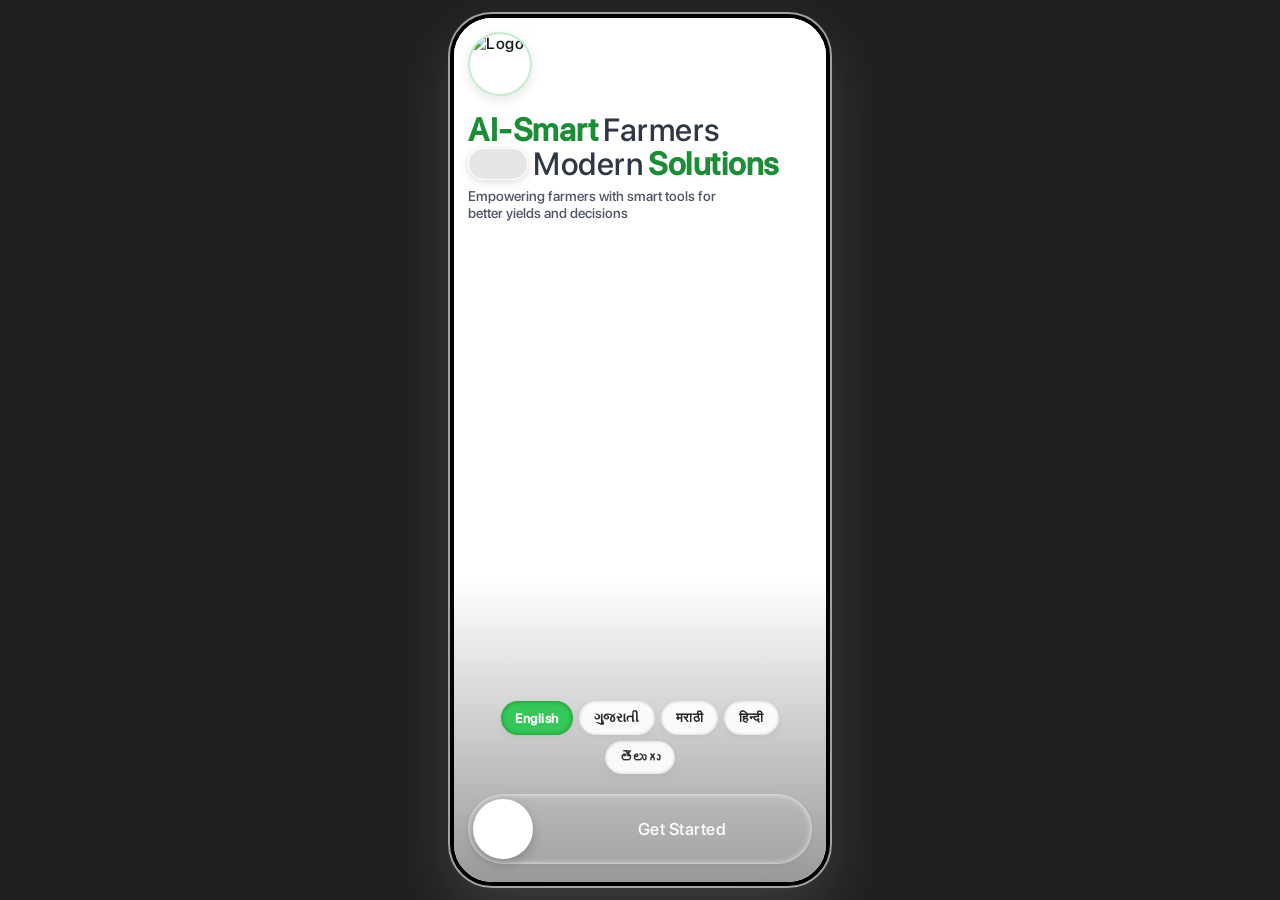
==== commit aed465d2: "Add vercel config" ====
--- a/index.html
+++ b/index.html
@@ -53,7 +53,7 @@
         <div class="welcome-content-wrapper">
           <div class="welcome-branding-new">
             <div class="welcome-logo">
-              <img src="ChatGPT Image Sep 22, 2026, 01_03_13 AM.png" alt="Logo"
+              <img src="assets/logo.png" alt="Logo"
                 style="width: 100%; height: 100%; border-radius: 50%; object-fit: cover;">
             </div>
             <div class="welcome-typography">
@@ -249,31 +249,7 @@
           </div>
         </div>
 
-        <!-- Bottom Nav -->
-        <nav class="bottom-nav-bar">
-          <div class="nav-tabs-row">
-            <div class="nav-tab-item active" onclick="navigateTo('screen-home')">
-              <img src="https://img.icons8.com/?size=100&id=6RlaHUy2CmGh&format=png&color=000000" class="nav-tab-icon"
-                alt="Home">
-              <span class="nav-tab-label">Home</span>
-            </div>
-            <div class="nav-tab-item" onclick="navigateTo('screen-ai-features')">
-              <img src="https://img.icons8.com/?size=100&id=vyLn6TeXU6F9&format=png&color=000000" class="nav-tab-icon"
-                alt="AI Tools">
-              <span class="nav-tab-label">AI Tools</span>
-            </div>
-            <div class="nav-tab-item" onclick="navigateTo('screen-market')">
-              <img src="https://img.icons8.com/?size=100&id=MJLpEC1bm3Vc&format=png&color=000000" class="nav-tab-icon"
-                alt="Market">
-              <span class="nav-tab-label">Market</span>
-            </div>
-            <div class="nav-tab-item" onclick="navigateTo('screen-profile')">
-              <img src="https://img.icons8.com/?size=100&id=M9s3DeMEWotE&format=png&color=000000" class="nav-tab-icon"
-                alt="Profile">
-              <span class="nav-tab-label">Profile</span>
-            </div>
-          </div>
-        </nav>
+        <!-- Bottom Nav managed globally -->
       </section>
 
       <!-- =========================================================================
@@ -423,31 +399,7 @@
           </div>
         </div>
 
-        <!-- Bottom Nav -->
-        <nav class="bottom-nav-bar">
-          <div class="nav-tabs-row">
-            <div class="nav-tab-item" onclick="navigateTo('screen-home')">
-              <img src="https://img.icons8.com/?size=100&id=6RlaHUy2CmGh&format=png&color=000000" class="nav-tab-icon"
-                alt="Home">
-              <span class="nav-tab-label">Home</span>
-            </div>
-            <div class="nav-tab-item active" onclick="navigateTo('screen-ai-features')">
-              <img src="https://img.icons8.com/?size=100&id=vyLn6TeXU6F9&format=png&color=000000" class="nav-tab-icon"
-                alt="AI Tools">
-              <span class="nav-tab-label">AI Tools</span>
-            </div>
-            <div class="nav-tab-item" onclick="navigateTo('screen-market')">
-              <img src="https://img.icons8.com/?size=100&id=MJLpEC1bm3Vc&format=png&color=000000" class="nav-tab-icon"
-                alt="Market">
-              <span class="nav-tab-label">Market</span>
-            </div>
-            <div class="nav-tab-item" onclick="navigateTo('screen-profile')">
-              <img src="https://img.icons8.com/?size=100&id=M9s3DeMEWotE&format=png&color=000000" class="nav-tab-icon"
-                alt="Profile">
-              <span class="nav-tab-label">Profile</span>
-            </div>
-          </div>
-        </nav>
+        <!-- Bottom Nav managed globally -->
       </section>
 
       <!-- =========================================================================
@@ -512,31 +464,7 @@
           </div>
         </div>
 
-        <!-- Bottom Nav -->
-        <nav class="bottom-nav-bar">
-          <div class="nav-tabs-row">
-            <div class="nav-tab-item" onclick="navigateTo('screen-home')">
-              <img src="https://img.icons8.com/?size=100&id=6RlaHUy2CmGh&format=png&color=000000" class="nav-tab-icon"
-                alt="Home">
-              <span class="nav-tab-label">Home</span>
-            </div>
-            <div class="nav-tab-item" onclick="navigateTo('screen-ai-features')">
-              <img src="https://img.icons8.com/?size=100&id=vyLn6TeXU6F9&format=png&color=000000" class="nav-tab-icon"
-                alt="AI Tools">
-              <span class="nav-tab-label">AI Tools</span>
-            </div>
-            <div class="nav-tab-item active" onclick="navigateTo('screen-market')">
-              <img src="https://img.icons8.com/?size=100&id=MJLpEC1bm3Vc&format=png&color=000000" class="nav-tab-icon"
-                alt="Market">
-              <span class="nav-tab-label">Market</span>
-            </div>
-            <div class="nav-tab-item" onclick="navigateTo('screen-profile')">
-              <img src="https://img.icons8.com/?size=100&id=M9s3DeMEWotE&format=png&color=000000" class="nav-tab-icon"
-                alt="Profile">
-              <span class="nav-tab-label">Profile</span>
-            </div>
-          </div>
-        </nav>
+        <!-- Bottom Nav managed globally -->
       </section>
 
       <!-- =========================================================================
@@ -557,7 +485,7 @@
             <div class="profile-card-inner">
               <div class="avatar-ring-container">
                 <div class="avatar-img-circle">
-                  <img src="ChatGPT Image Feb 1, 2026, 06_48_04 PM.png" alt="">
+                  <img src="assets/user_avatar.jpg" alt="">
                 </div>
                 <div class="avatar-verified-badge" title="e-KYC Verified">✓</div>
               </div>
@@ -686,6 +614,24 @@
                 </svg>
               </div>
 
+              <div class="settings-item-row" onclick="openBackendSettingsModal()" style="cursor: pointer;">
+                <div class="settings-item-left">
+                  <div class="settings-icon-box" style="background:#e8f5e9;color:#2e7d32;">
+                    <img src="https://img.icons8.com/?size=100&id=113833&format=png&color=000000" alt="">
+                  </div>
+                  <div class="settings-text-col">
+                    <span class="settings-opt-title">AI Backend &amp; Cloud API</span>
+                    <span class="settings-opt-sub" id="backendStatusSubtitle">Vercel / Auto-detecting...</span>
+                  </div>
+                </div>
+                <div style="display:flex;align-items:center;gap:6px;">
+                  <span id="backendStatusPill" style="font-size:10px;font-weight:700;padding:3px 7px;border-radius:10px;background:rgba(34,197,94,0.15);color:#22c55e;">● Probing</span>
+                  <svg viewBox="0 0 24 24" class="settings-chevron" fill="none" stroke="currentColor" stroke-width="2">
+                    <path d="m9 18 6-6-6-6" />
+                  </svg>
+                </div>
+              </div>
+
               <div class="settings-item-row" onclick="navigateTo('screen-kvk-directory')">
                 <div class="settings-item-left">
                   <div class="settings-icon-box" style="background:#eaf9ee;color:#2b6b2e;">
@@ -728,31 +674,7 @@
           </div>
         </div>
 
-        <!-- Bottom Nav -->
-        <nav class="bottom-nav-bar">
-          <div class="nav-tabs-row">
-            <div class="nav-tab-item" onclick="navigateTo('screen-home')">
-              <img src="https://img.icons8.com/?size=100&id=6RlaHUy2CmGh&format=png&color=000000" class="nav-tab-icon"
-                alt="Home">
-              <span class="nav-tab-label">Home</span>
-            </div>
-            <div class="nav-tab-item" onclick="navigateTo('screen-ai-features')">
-              <img src="https://img.icons8.com/?size=100&id=vyLn6TeXU6F9&format=png&color=000000" class="nav-tab-icon"
-                alt="AI Tools">
-              <span class="nav-tab-label">AI Tools</span>
-            </div>
-            <div class="nav-tab-item" onclick="navigateTo('screen-market')">
-              <img src="https://img.icons8.com/?size=100&id=MJLpEC1bm3Vc&format=png&color=000000" class="nav-tab-icon"
-                alt="Market">
-              <span class="nav-tab-label">Market</span>
-            </div>
-            <div class="nav-tab-item active" onclick="navigateTo('screen-profile')">
-              <img src="https://img.icons8.com/?size=100&id=M9s3DeMEWotE&format=png&color=000000" class="nav-tab-icon"
-                alt="Profile">
-              <span class="nav-tab-label">Profile</span>
-            </div>
-          </div>
-        </nav>
+        <!-- Bottom Nav managed globally -->
       </section>
 
       <!-- =========================================================================
@@ -777,95 +699,112 @@
           </header>
 
           <div class="disease-body">
-            <div class="disease-scan-frame">
-              <div class="leaf-photo-container">
-                <!-- Leaf with Blight Graphic -->
-                <svg viewBox="0 0 300 200" width="100%" height="100%">
-                  <defs>
-                    <radialGradient id="leafGrad" cx="50%" cy="50%" r="50%">
-                      <stop offset="0%" stop-color="#4caf50" />
-                      <stop offset="100%" stop-color="#1b5e20" />
-                    </radialGradient>
-                    <radialGradient id="spotGrad" cx="50%" cy="50%" r="50%">
-                      <stop offset="0%" stop-color="#5d4037" />
-                      <stop offset="60%" stop-color="#8d6e63" />
-                      <stop offset="100%" stop-color="#3e2723" />
-                    </radialGradient>
-                  </defs>
-                  <rect width="300" height="200" fill="#2d4734" />
-                  <!-- Big Leaf -->
-                  <path d="M60,160 Q150,20 240,160 Q150,190 60,160 Z" fill="url(#leafGrad)" />
-                  <!-- Leaf Veins -->
-                  <path
-                    d="M150,45 L150,175 M150,75 Q110,95 90,110 M150,75 Q190,95 210,110 M150,115 Q110,135 80,150 M150,115 Q190,135 220,150"
-                    stroke="#81c784" stroke-width="2.5" fill="none" />
-                  <!-- Blight Patches -->
-                  <ellipse cx="130" cy="100" rx="22" ry="16" fill="url(#spotGrad)" opacity="0.95" />
-                  <ellipse cx="175" cy="125" rx="26" ry="18" fill="url(#spotGrad)" opacity="0.95" />
-                  <circle cx="160" cy="85" r="12" fill="url(#spotGrad)" opacity="0.9" />
-                  <!-- Yellowish Halo around Blight -->
-                  <ellipse cx="130" cy="100" rx="26" ry="20" stroke="#fbc02d" stroke-width="2" fill="none"
-                    opacity="0.7" />
-                  <ellipse cx="175" cy="125" rx="30" ry="22" stroke="#fbc02d" stroke-width="2" fill="none"
-                    opacity="0.7" />
-                </svg>
-                <!-- Animated Scanning Laser -->
-                <div class="scan-laser-beam" id="scanLaser"></div>
-              </div>
-            </div>
-
-            <div class="disease-results-card">
+            <!-- Hidden File & Camera Inputs -->
+            <input type="file" id="diseaseUploadInput" accept="image/*" style="display: none;" onchange="handleDiseaseFileInput(this)">
+            <input type="file" id="diseaseCaptureInput" accept="image/*" capture="environment" style="display: none;" onchange="handleDiseaseFileInput(this)">
+
+            <!-- Interactive Scan Frame -->
+            <div class="disease-scan-frame" id="diseaseScanDropzone">
+              <div class="leaf-photo-container" id="leafPhotoContainer">
+                <!-- Farmer Capturing Crop Picture Preview -->
+                <img id="diseaseIllustration" 
+                     src="assets/create_a_image_where_a_farmer_capture_the_picture_of_a_crop.jpg" 
+                     class="disease-default-img" 
+                     alt="Farmer capturing picture of a crop">
+
+                <!-- Real User Image Preview -->
+                <img id="diseaseImagePreview" class="disease-uploaded-preview" style="display: none;" alt="Scanned Leaf Preview">
+
+                <!-- Animated Laser Beam -->
+                <div class="scan-laser-beam" id="scanLaser" style="display: none;"></div>
+
+                <!-- Live Analysis Status Overlay -->
+                <div class="scan-status-overlay" id="scanStatusOverlay" style="display: none;">
+                  <div class="scan-spinner-ring"></div>
+                  <span id="scanStatusText">Diagnosing via PyTorch ResNet-18...</span>
+                </div>
+              </div>
+            </div>
+
+            <!-- Upload & Capture Action Buttons -->
+            <div class="disease-action-buttons-row">
+              <button type="button" class="btn-scan-option btn-capture-camera" onclick="triggerDiseaseCapture()">
+                <svg viewBox="0 0 24 24" fill="none" stroke="currentColor" stroke-width="2">
+                  <path d="M23 19a2 2 0 0 1-2 2H3a2 2 0 0 1-2-2V8a2 2 0 0 1 2-2h4l2-3h6l2 3h4a2 2 0 0 1 2 2z" />
+                  <circle cx="12" cy="13" r="4" />
+                </svg>
+                <span>Take Photo</span>
+              </button>
+
+              <button type="button" class="btn-scan-option btn-upload-gallery" onclick="triggerDiseaseUpload()">
+                <svg viewBox="0 0 24 24" fill="none" stroke="currentColor" stroke-width="2">
+                  <path d="M21 15v4a2 2 0 0 1-2 2H5a2 2 0 0 1-2-2v-4" />
+                  <polyline points="17 8 12 3 7 8" />
+                  <line x1="12" y1="3" x2="12" y2="15" />
+                </svg>
+                <span>Upload Image</span>
+              </button>
+            </div>
+
+            <!-- Error Card (Hidden by default, displayed if deep learning inference fails) -->
+            <div class="ai-model-error-card" id="diseaseErrorCard" style="display: none;">
+              <div class="ai-model-error-header">
+                <svg viewBox="0 0 24 24" fill="none" stroke="currentColor" stroke-width="2" style="width:18px;height:18px;">
+                  <circle cx="12" cy="12" r="10"></circle>
+                  <line x1="12" y1="8" x2="12" y2="12"></line>
+                  <line x1="12" y1="16" x2="12.01" y2="16"></line>
+                </svg>
+                <span>AI Diagnosis Failed</span>
+              </div>
+              <p class="ai-model-error-msg" id="diseaseErrorMsg">
+                The plant disease classifier is unavailable or encountered an error. Results cannot be displayed.
+              </p>
+            </div>
+
+            <!-- Diagnostic Results Card -->
+            <div class="disease-results-card" id="diseaseResultsCard">
               <div class="disease-title-badge-row">
                 <div>
-                  <div class="disease-detected-sub">Detected Disease</div>
-                  <h3 class="disease-name-title" id="diseaseNameDisplay">Tomato Late Blight</h3>
-                </div>
-                <div class="severity-pill" id="severityPillDisplay">High Severity</div>
+                  <div class="disease-detected-sub" id="diseaseSubStatus">Detected Condition</div>
+                  <h3 class="disease-name-title" id="diseaseNameDisplay">Ready for Scan</h3>
+                </div>
+                <div class="severity-pill" id="severityPillDisplay">Awaiting Image</div>
               </div>
 
               <div class="disease-stats-2col">
                 <div class="disease-stat-box">
                   <span class="stat-header-text">AI Confidence</span>
-                  <span class="stat-bold-value" id="confidenceDisplay">94.2%</span>
+                  <span class="stat-bold-value" id="confidenceDisplay">--%</span>
                 </div>
                 <div class="disease-stat-box">
                   <span class="stat-header-text">Crop Family</span>
-                  <span class="stat-bold-value" id="cropFamilyDisplay">Solanaceae</span>
+                  <span class="stat-bold-value" id="cropFamilyDisplay">--</span>
                 </div>
               </div>
 
               <div class="symptoms-desc-block">
                 <span class="section-label-bold">Symptoms</span>
                 <p class="symptoms-text" id="symptomsTextDisplay">
-                  Large, blue-gray to dark brown patches appear on leaves and stems, often accompanied by pale green
-                  halos and white mold on leaf undersides.
+                  Capture a photo using your camera or upload a clear leaf image to diagnose pathogens using our deep-learning ResNet-18 model.
                 </p>
               </div>
 
-              <div class="action-items-list">
+              <div class="action-items-list" id="actionItemsContainer">
                 <span class="section-label-bold">Recommended Actions</span>
                 <div class="action-item-row">
                   <div class="action-step-num">1</div>
-                  <div class="action-step-text">Prune and destroy infected foliage immediately.</div>
+                  <div class="action-step-text" id="actionStep1">Hold camera 15-20 cm from the affected plant foliage.</div>
                 </div>
                 <div class="action-item-row">
                   <div class="action-step-num">2</div>
-                  <div class="action-step-text">Apply registered copper-based fungicides weekly.</div>
+                  <div class="action-step-text" id="actionStep2">Ensure good natural daylight without strong shadows or glare.</div>
                 </div>
                 <div class="action-item-row">
                   <div class="action-step-num">3</div>
-                  <div class="action-step-text">Avoid overhead irrigation to reduce canopy wetness.</div>
-                </div>
-              </div>
-            </div>
-
-            <button class="btn-primary-action" onclick="simulateNewScan()">
-              <svg viewBox="0 0 24 24" fill="none" stroke="currentColor" stroke-width="2">
-                <path d="M23 19a2 2 0 0 1-2 2H3a2 2 0 0 1-2-2V8a2 2 0 0 1 2-2h4l2-3h6l2 3h4a2 2 0 0 1 2 2z" />
-                <circle cx="12" cy="13" r="4" />
-              </svg>
-              <span>Scan Another Crop</span>
-            </button>
+                  <div class="action-step-text" id="actionStep3">Tap "Take Photo" or "Upload Image" to run real-time inference.</div>
+                </div>
+              </div>
+            </div>
           </div>
         </div>
       </section>
@@ -975,7 +914,34 @@
 
             <span class="section-heading">Recommended Match</span>
 
-            <div class="crop-rec-result-card" id="cropRecResultCard">
+            <!-- Error Card (Hidden by default, displayed if crop model fails) -->
+            <div class="ai-model-error-card" id="cropRecErrorCard" style="display: none;">
+              <div class="ai-model-error-header">
+                <svg viewBox="0 0 24 24" fill="none" stroke="currentColor" stroke-width="2" style="width:18px;height:18px;">
+                  <circle cx="12" cy="12" r="10"></circle>
+                  <line x1="12" y1="8" x2="12" y2="12"></line>
+                  <line x1="12" y1="16" x2="12.01" y2="16"></line>
+                </svg>
+                <span>Crop Recommendation Error</span>
+              </div>
+              <p class="ai-model-error-msg" id="cropRecErrorMsg">
+                The crop recommendation model could not be reached. Results cannot be displayed.
+              </p>
+            </div>
+
+            <!-- Awaiting Analysis Placeholder (Shown initially before running inference) -->
+            <div class="ai-model-placeholder-card" id="cropRecPlaceholderCard">
+              <svg viewBox="0 0 24 24" fill="none" stroke="currentColor" stroke-width="1.8" style="width:32px;height:32px;color:var(--primary);opacity:0.8;">
+                <path d="M12 2v20M17 5H9.5a3.5 3.5 0 0 0 0 7h5a3.5 3.5 0 0 1 0 7H6"></path>
+              </svg>
+              <div style="font-weight:700;font-size:14px;color:var(--text-main);">Awaiting Soil Analysis</div>
+              <div style="font-size:12px;max-width:280px;line-height:1.5;">
+                Configure your NPK, pH, and weather values above and tap <strong>Analyze &amp; Recommend</strong> to run the trained model.
+              </div>
+            </div>
+
+            <!-- Result Card (Hidden by default, rendered only upon successful model output) -->
+            <div class="crop-rec-result-card" id="cropRecResultCard" style="display: none;">
               <div class="rec-crop-badge-row">
                 <div class="rec-crop-left">
                   <div class="crop-img-thumb" id="recCropEmoji">
@@ -2101,6 +2067,94 @@
         </div>
       </div>
 
+      <!-- Unified Persistent Bottom Nav Bar with Sliding Upscale Pill Indicator -->
+      <nav class="bottom-nav-bar nav-hidden" id="globalBottomNav">
+        <div class="nav-tabs-row" id="navTabsRow">
+          <!-- Fluid Sliding & Upscaling Indicator Pill -->
+          <div class="nav-indicator-pill" id="navIndicatorPill">
+            <div class="nav-pill-inner"></div>
+          </div>
+
+          <div class="nav-tab-item active" data-screen="screen-home" onclick="navigateTo('screen-home')" role="button" aria-label="Home">
+            <img src="https://img.icons8.com/?size=100&id=6RlaHUy2CmGh&format=png&color=000000" class="nav-tab-icon"
+              alt="Home">
+            <span class="nav-tab-label">Home</span>
+          </div>
+          <div class="nav-tab-item" data-screen="screen-ai-features" onclick="navigateTo('screen-ai-features')" role="button" aria-label="AI Tools">
+            <img src="https://img.icons8.com/?size=100&id=vyLn6TeXU6F9&format=png&color=000000" class="nav-tab-icon"
+              alt="AI Tools">
+            <span class="nav-tab-label">AI Tools</span>
+          </div>
+          <div class="nav-tab-item" data-screen="screen-market" onclick="navigateTo('screen-market')" role="button" aria-label="Market">
+            <img src="https://img.icons8.com/?size=100&id=MJLpEC1bm3Vc&format=png&color=000000" class="nav-tab-icon"
+              alt="Market">
+            <span class="nav-tab-label">Market</span>
+          </div>
+          <div class="nav-tab-item" data-screen="screen-profile" onclick="navigateTo('screen-profile')" role="button" aria-label="Profile">
+            <img src="https://img.icons8.com/?size=100&id=M9s3DeMEWotE&format=png&color=000000" class="nav-tab-icon"
+              alt="Profile">
+            <span class="nav-tab-label">Profile</span>
+          </div>
+        </div>
+      </nav>
+
+      <!-- =========================================================================
+         AI BACKEND & CLOUD API CONFIGURATION MODAL
+         ========================================================================= -->
+      <div id="backendSettingsModal" class="settings-modal-overlay">
+        <div class="settings-modal-content">
+          <div class="settings-modal-header">
+            <div style="display:flex;align-items:center;gap:8px;">
+              <div class="settings-icon-box" style="width:34px;height:34px;background:#e8f5e9;color:#2e7d32;">
+                <img src="https://img.icons8.com/?size=100&id=113833&format=png&color=000000" alt="" style="width:20px;height:20px;">
+              </div>
+              <div>
+                <h3 class="settings-modal-title">AI Backend Settings</h3>
+                <p class="settings-modal-sub">Vercel Serverless &amp; Cloud ML</p>
+              </div>
+            </div>
+            <button class="icon-btn" onclick="closeBackendSettingsModal()" style="width:32px;height:32px;">✕</button>
+          </div>
+
+          <div class="settings-modal-body" style="padding-bottom:12px;">
+            <div style="background:rgba(255,255,255,0.06);padding:14px 16px;border-radius:14px;margin-bottom:16px;border:1px solid rgba(255,255,255,0.1);">
+              <div style="display:flex;justify-content:space-between;margin-bottom:8px;font-size:13px;">
+                <span style="opacity:0.75;">Status:</span>
+                <span id="modalBackendHealthStatus" style="font-weight:700;color:#22c55e;">Probing...</span>
+              </div>
+              <div style="display:flex;justify-content:space-between;margin-bottom:8px;font-size:13px;">
+                <span style="opacity:0.75;">Disease Classifier:</span>
+                <span id="modalBackendDiseaseStatus" style="font-weight:600;">ONNX (38 Classes)</span>
+              </div>
+              <div style="display:flex;justify-content:space-between;font-size:13px;">
+                <span style="opacity:0.75;">Crop Recommender:</span>
+                <span id="modalBackendCropStatus" style="font-weight:600;">KNN ML Active</span>
+              </div>
+            </div>
+
+            <div style="margin-bottom:14px;">
+              <label style="display:block;font-size:12px;font-weight:700;margin-bottom:6px;opacity:0.85;">
+                Custom Backend URL (Optional)
+              </label>
+              <input type="text" id="customBackendUrlInput" placeholder="e.g. https://my-backend.onrender.com"
+                style="width:100%;box-sizing:border-box;padding:12px 14px;border-radius:12px;border:1px solid rgba(128,128,128,0.25);background:rgba(0,0,0,0.04);font-size:13px;outline:none;">
+              <p style="font-size:11px;opacity:0.65;margin:6px 0 0 0;">
+                Leave empty for automatic Vercel Serverless Function or local server routing.
+              </p>
+            </div>
+          </div>
+
+          <div class="settings-modal-footer" style="display:flex;gap:10px;">
+            <button type="button" class="btn-secondary-action" onclick="testBackendConnection(true)" style="flex:1;padding:12px 14px;border-radius:12px;border:1px solid rgba(128,128,128,0.25);background:transparent;cursor:pointer;font-weight:600;font-size:13px;">
+              <span>Test Ping</span>
+            </button>
+            <button type="button" class="btn-primary-action" onclick="saveBackendSettings()" style="flex:1;padding:12px 14px;border-radius:12px;cursor:pointer;font-weight:600;font-size:13px;">
+              <span>Save &amp; Apply</span>
+            </button>
+          </div>
+        </div>
+      </div>
+
       <!-- Floating Toast Notification -->
       <div id="agroToast" class="agro-toast-pill">
         <span id="toastIcon">✅</span>
--- a/main.css
+++ b/main.css
@@ -305,6 +305,7 @@
   align-items: center;
   justify-content: flex-start;
   backdrop-filter: blur(2px);
+  -webkit-backdrop-filter: blur(8px);
   position: absolute;
   bottom: 0;
   left: 0;
@@ -313,20 +314,80 @@
   z-index: 50;
   border-radius: 50px;
   box-shadow: inset 1px 5px 2px 0 rgba(255, 255, 255, 0.700),
-    inset -1px -5px 2px 0 rgba(255, 255, 255, 0.700);
+    inset -1px -5px 2px 0 rgba(255, 255, 255, 0.700),
+    0 8px 24px rgba(18, 53, 36, 0.08);
   margin: 0 18px 10px 18px;
+  transition: transform 0.38s cubic-bezier(0.34, 1.3, 0.64, 1),
+              opacity 0.28s ease;
+  will-change: transform, opacity;
+}
+
+.bottom-nav-bar.nav-hidden {
+  transform: translateY(120%);
+  opacity: 0;
+  pointer-events: none;
 }
 
 .nav-tabs-row {
-  box-shadow: 0px 3px 8px rgba(0, 0, 0, 0.374);
+  box-shadow: 0px 3px 8px rgba(0, 0, 0, 0.15);
   border-radius: 30px;
-  padding: 0 1px 0 1px;
+  padding: 0 4px;
   display: flex;
   flex-direction: row;
   align-items: center;
-  justify-content: space-around;
+  justify-content: space-between;
   align-self: stretch;
   flex: 1;
+  position: relative;
+  overflow: hidden;
+}
+
+/* Fluid Sliding Active Indicator Pill (Outer Track) */
+.nav-indicator-pill {
+  position: absolute;
+  top: 4px;
+  bottom: 4px;
+  left: 4px;
+  width: calc((100% - 8px) / 4);
+  pointer-events: none;
+  z-index: 1;
+  transform: translateX(0);
+  transition: transform 0.36s cubic-bezier(0.22, 1, 0.36, 1);
+  will-change: transform;
+}
+
+/* Inner Upscaling Pill (Independent Scale Pop) */
+.nav-pill-inner {
+  width: 100%;
+  height: 100%;
+  border-radius: 26px;
+  background: #00ff223e;
+  box-shadow: inset 1px 2px 3px 0 rgba(0, 180, 15, 0.15),
+              inset -1px -2px 3px 0 rgba(0, 180, 15, 0.15),
+              0 3px 12px rgba(52, 199, 89, 0.25);
+  transform: scale(1);
+  transform-origin: center center;
+  transition: transform 0.32s cubic-bezier(0.34, 1.56, 0.64, 1);
+  position: relative;
+}
+
+.nav-indicator-pill.scaling .nav-pill-inner {
+  animation: pillUpscalePop 0.8s cubic-bezier(0.34, 1.2, 0.4, 1);
+}
+
+@keyframes pillUpscalePop {
+  0% {
+    transform: scale(0.93, 0.93);
+  }
+  35% {
+    transform: scale(1.1, 1.1);
+  }
+  85% {
+    transform: scale(0.99,0.99);
+  }
+  100% {
+    transform: scale(1, 1);
+  }
 }
 
 .nav-tab-item {
@@ -335,41 +396,47 @@
   gap: 1px;
   align-items: center;
   justify-content: center;
-  width: 79px;
+  flex: 1;
+  height: 100%;
   cursor: pointer;
-  transition: all 0.2s ease;
+  position: relative;
+  z-index: 2;
+  background: transparent !important;
+  box-shadow: none !important;
+  user-select: none;
+  -webkit-tap-highlight-color: transparent;
+  transition: transform 0.18s cubic-bezier(0.34, 1.5, 0.64, 1);
+}
+
+.nav-tab-item:active {
+  transform: scale(0.92);
 }
 
 .nav-tab-item.active {
-  background: #6dff8173;
-  padding: 7px 0;
-  border-radius: 30px;
-  display: flex;
-  flex-direction: column;
-  gap: 1px;
-  align-items: center;
-  justify-content: center;
-  width: 79px;
-  cursor: pointer;
-  transition: all 2s ease;
-  box-shadow: inset 1px 2px 2px 0 rgba(0, 180, 15, 0.15),
-    inset -1px -2px 2px 0 rgba(0, 180, 15, 0.15);
-}
-
+  background: transparent !important;
+  box-shadow: none !important;
+}
 
 .nav-tab-item svg {
   width: 22px;
   height: 22px;
   stroke: var(--text-muted);
-  transition: all 0.2s ease;
+  transition: transform 0.4s cubic-bezier(0.34, 1.55, 0.64, 1),
+              stroke 0.25s ease;
+  transform: translateY(0) scale(1);
+  transform-origin: center center;
 }
 
 .nav-tab-icon {
   width: 22px;
   height: 22px;
   object-fit: contain;
-  transition: all 0.2s ease;
+  transition: transform 0.4s cubic-bezier(0.34, 1.55, 0.64, 1),
+              opacity 0.25s ease,
+              filter 0.3s ease;
   opacity: 0.6;
+  transform: translateY(0) scale(1);
+  transform-origin: center center;
 }
 
 .nav-tab-label {
@@ -377,23 +444,29 @@
   font-family: var(--font-body);
   font-size: 11px;
   font-weight: 500;
-  transition: all 0.2s ease;
-}
-
+  white-space: nowrap;
+  transition: transform 0.38s cubic-bezier(0.34, 1.45, 0.64, 1),
+              color 0.25s ease,
+              font-weight 0.25s ease;
+  transform: translateY(0) scale(1);
+  transform-origin: center center;
+}
+
+/* Upscale and lift when active */
 .nav-tab-item.active svg {
   stroke: var(--primary-green);
-  transform: translateY(-2px);
+  transform: translateY(-5px) scale(1.16);
 }
 
 .nav-tab-item.active .nav-tab-icon {
   opacity: 1;
-  transform: translateY(-2px);
-  filter: drop-shadow(0 1px 2px rgba(26, 77, 46, 0.2));
+  transform: translateY(0px) scale(1.18);
 }
 
 .nav-tab-item.active .nav-tab-label {
   color: var(--primary-green);
   font-weight: 700;
+  transform: translateY(-1px) scale(1.06);
 }
 
 .home-indicator-bar {
@@ -799,8 +872,7 @@
     radial-gradient(circle at 82% 26%, rgba(115, 192, 134, 0.75) 0%, rgba(185, 238, 198, 0) 52%),
     radial-gradient(circle at 50% 90%, rgba(112, 231, 233, 0.605) 0%, rgba(155, 240, 180, 0) 65%),
     linear-gradient(155deg, #e9e1f8 0%, #f8ecf8 35%, #dde4e0 68%, #cfbad2 100%);
-  border: none;
-  border-radius: 28px;
+  border: 1px solid #ffffff91; border-radius: 28px;
   padding: 22px 20px 18px 20px;
   overflow: hidden;
   box-shadow: inset 12px 1px 20px 0 rgba(150, 150, 150, 0.45),inset -1px -1px 20px 0 rgba(255, 255, 255, 0.45), 0 2px 15px rgba(0, 0, 0, 0.2);
@@ -2370,7 +2442,7 @@
    ========================================================================== */
 
 .disease-body {
-  padding: 0 18px 18px 18px;
+  padding: 5px 18px 18px 18px;
   display: flex;
   flex-direction: column;
   gap: 14px;
@@ -2388,36 +2460,122 @@
 
 .leaf-photo-container {
   border-radius: 18px;
-  height: 180px;
+  height: 220px;
   position: relative;
   overflow: hidden;
-  background: linear-gradient(135deg, #1b3d23, #436d4a);
+  background: #112215;
   display: flex;
   align-items: center;
   justify-content: center;
 }
 
-.scan-laser-beam {
+.disease-default-img {
+  width: 100%;
+  height: 100%;
+  object-fit: cover;
+  object-position: center;
+  border-radius: 18px;
+  display: block;
+  filter: contrast(1.02) brightness(0.98);
+  transition: transform 0.3s ease;
+}
+
+.leaf-photo-container:hover .disease-default-img {
+  transform: scale(1.02);
+}
+
+.disease-uploaded-preview {
+  width: 100%;
+  height: 100%;
+  object-fit: cover;
+  border-radius: 18px;
+  display: block;
+}
+
+.scan-status-overlay {
   position: absolute;
-  left: 0;
-  right: 0;
-  top: 0;
-  height: 3px;
-  background: #34c759;
-  box-shadow: 0 0 10px #34c759;
-  animation: scanLaser 3s ease-in-out infinite alternate;
-}
-
-@keyframes scanLaser {
-  0% {
-    top: 10%;
-    opacity: 0.8;
+  inset: 0;
+  background: rgba(10, 25, 15, 0.82);
+  backdrop-filter: blur(4px);
+  -webkit-backdrop-filter: blur(4px);
+  display: flex;
+  flex-direction: column;
+  align-items: center;
+  justify-content: center;
+  gap: 12px;
+  color: #ffffff;
+  font-size: 13px;
+  font-weight: 700;
+  z-index: 10;
+  border-radius: 18px;
+}
+
+.scan-spinner-ring {
+  width: 32px;
+  height: 32px;
+  border: 3px solid rgba(52, 199, 89, 0.25);
+  border-top-color: #34c759;
+  border-radius: 50%;
+  animation: scanSpin 0.75s linear infinite;
+}
+
+@keyframes scanSpin {
+  to {
+    transform: rotate(360deg);
   }
-
-  100% {
-    top: 90%;
-    opacity: 0.8;
-  }
+}
+
+.disease-action-buttons-row {
+  display: flex;
+  gap: 10px;
+  width: 100%;
+}
+
+.btn-scan-option {
+  flex: 1;
+  display: flex;
+  align-items: center;
+  justify-content: center;
+  gap: 8px;
+  padding: 13px 14px;
+  border-radius: 16px;
+  font-family: var(--font-heading);
+  font-size: 13px;
+  font-weight: 700;
+  cursor: pointer;
+  transition: all 0.22s cubic-bezier(0.22, 1, 0.36, 1);
+  border: none;
+}
+
+.btn-capture-camera {
+  background: linear-gradient(135deg, #1a4d2e, #2b6b2e);
+  color: #ffffff;
+  box-shadow: 0 4px 14px rgba(26, 77, 46, 0.3);
+}
+
+.btn-capture-camera:hover,
+.btn-capture-camera:active {
+  transform: translateY(-2px) scale(1.02);
+  box-shadow: 0 6px 18px rgba(26, 77, 46, 0.45);
+}
+
+.btn-upload-gallery {
+  background: #ffffff;
+  color: var(--primary-dark);
+  border: 1px solid var(--border-light);
+  box-shadow: var(--shadow-sm);
+}
+
+.btn-upload-gallery:hover,
+.btn-upload-gallery:active {
+  background: #f0f7f2;
+  transform: translateY(-2px) scale(1.02);
+}
+
+.btn-scan-option svg {
+  width: 18px;
+  height: 18px;
+  flex-shrink: 0;
 }
 
 .disease-results-card {
@@ -2456,11 +2614,31 @@
 .severity-pill {
   background: var(--warning-light);
   border-radius: 100px;
-  padding: 4px 10px;
+  padding: 5px 12px;
   color: var(--warning);
   font-family: var(--font-heading);
   font-size: 11px;
   font-weight: 700;
+  border: 1px solid transparent;
+  transition: all 0.25s ease;
+}
+
+.severity-pill.healthy {
+  background: #eaf5eb;
+  color: #2b6b2e;
+  border-color: #34c759;
+}
+
+.severity-pill.moderate {
+  background: #fff8e1;
+  color: #e65100;
+  border-color: #ffb300;
+}
+
+.severity-pill.high {
+  background: #ffebee;
+  color: #c62828;
+  border-color: #e53935;
 }
 
 .disease-stats-2col {
@@ -2531,6 +2709,50 @@
   color: var(--text-muted);
   font-size: 12px;
   line-height: 17px;
+}
+
+/* AI Model Explicit Error & Placeholder States */
+.ai-model-error-card {
+  background: #fef2f2;
+  border: 1.5px solid #f87171;
+  border-radius: 20px;
+  padding: 16px 18px;
+  display: flex;
+  flex-direction: column;
+  gap: 8px;
+  box-shadow: 0 4px 14px rgba(239, 68, 68, 0.08);
+  margin-bottom: 4px;
+}
+
+.ai-model-error-header {
+  display: flex;
+  align-items: center;
+  gap: 8px;
+  color: #b91c1c;
+  font-family: var(--font-heading);
+  font-size: 14px;
+  font-weight: 700;
+}
+
+.ai-model-error-msg {
+  color: #7f1d1d;
+  font-size: 12px;
+  line-height: 1.5;
+  margin: 0;
+  word-break: break-word;
+}
+
+.ai-model-placeholder-card {
+  background: #ffffff;
+  border: 1.5px dashed var(--border-light);
+  border-radius: 20px;
+  padding: 24px 20px;
+  display: flex;
+  flex-direction: column;
+  align-items: center;
+  text-align: center;
+  gap: 8px;
+  color: var(--text-muted);
 }
 
 /* ==========================================================================
@@ -2629,6 +2851,22 @@
   flex-direction: column;
   gap: 12px;
   box-shadow: 0 4px 14px rgba(52, 199, 89, 0.1);
+  transition: transform 0.3s ease, box-shadow 0.3s ease;
+}
+
+.crop-rec-result-card.pulse-highlight {
+  animation: pulseGlow 0.6s ease-out;
+}
+
+@keyframes pulseGlow {
+  0% { transform: scale(0.98); box-shadow: 0 0 0 0 rgba(52, 199, 89, 0.5); }
+  50% { transform: scale(1.015); box-shadow: 0 0 24px rgba(52, 199, 89, 0.35); }
+  100% { transform: scale(1); box-shadow: 0 4px 14px rgba(52, 199, 89, 0.1); }
+}
+
+@keyframes spin {
+  from { transform: rotate(0deg); }
+  to { transform: rotate(360deg); }
 }
 
 .rec-crop-badge-row {
@@ -4371,6 +4609,17 @@
   box-shadow: 0 4px 12px rgba(0, 0, 0, 0.8);
 }
 
+body.dark-mode .nav-pill-inner {
+  background: rgba(52, 199, 89, 0.24);
+  box-shadow: inset 0 0 10px rgba(52, 199, 89, 0.35),
+              0 4px 16px rgba(52, 199, 89, 0.25);
+  border: 1px solid rgba(52, 199, 89, 0.35);
+}
+
+body.dark-mode .nav-pill-inner::after {
+  background: linear-gradient(180deg, rgba(255, 255, 255, 0.15) 0%, rgba(255, 255, 255, 0) 100%);
+}
+
 body.dark-mode .nav-tab-label {
   color: #8fa399;
 }
@@ -4384,8 +4633,12 @@
 }
 
 body.dark-mode .nav-tab-item.active {
-  background: rgba(52, 199, 89, 0.22);
-  box-shadow: inset 0 0 10px rgba(52, 199, 89, 0.25);
+  background: transparent !important;
+  box-shadow: none !important;
+}
+
+body.dark-mode .nav-tab-item.active .nav-tab-icon {
+  filter: invert(1) brightness(1.3) drop-shadow(0 2px 8px rgba(52, 199, 89, 0.6));
 }
 
 /* AI Features Screen */
@@ -4610,6 +4863,47 @@
   color: #8fa399;
 }
 
+body.dark-mode .disease-name-title {
+  color: #ffffff;
+}
+
+body.dark-mode .symptoms-text {
+  color: #d1ded6;
+}
+
+body.dark-mode .disease-stat-box {
+  background: #131a15;
+  border: 1px solid #1e2922;
+}
+
+body.dark-mode .btn-upload-gallery {
+  background: #141c16;
+  color: #ffffff;
+  border-color: #243328;
+}
+
+body.dark-mode .btn-upload-gallery:hover {
+  background: #1b261e;
+}
+
+body.dark-mode .severity-pill.healthy {
+  background: #0d2818;
+  color: #4ade80;
+  border-color: #2e7d32;
+}
+
+body.dark-mode .severity-pill.moderate {
+  background: #2c2008;
+  color: #fbbf24;
+  border-color: #b45309;
+}
+
+body.dark-mode .severity-pill.high {
+  background: #2c1211;
+  color: #f87171;
+  border-color: #991b1b;
+}
+
 body.dark-mode input,
 body.dark-mode select,
 body.dark-mode textarea,
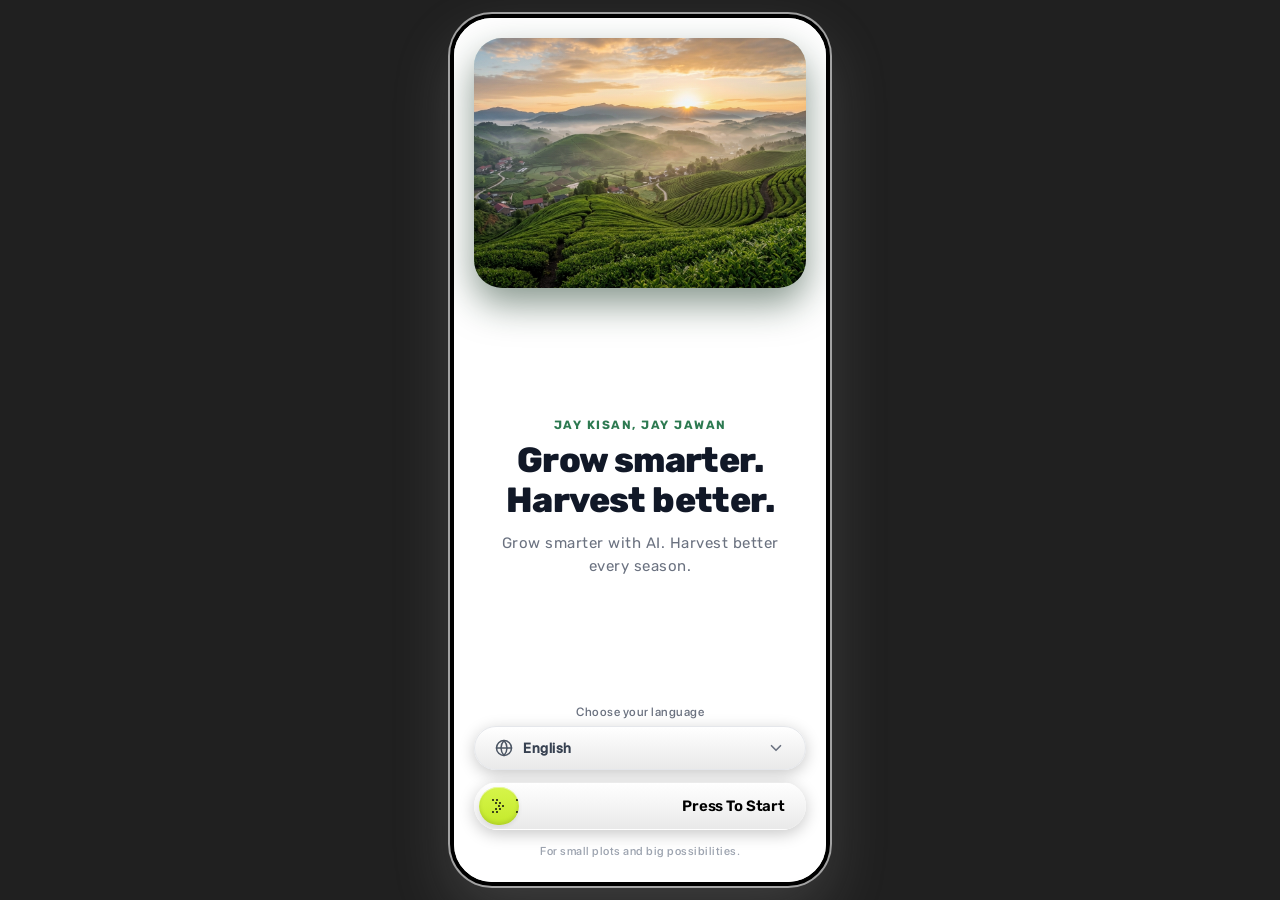
==== commit 8a4b7286: "Add root index.html redirector and fix vercel routing" ====
--- a/index.html
+++ b/index.html
@@ -1,2172 +1,18 @@
 <!DOCTYPE html>
 <html lang="en">
-
 <head>
   <meta charset="UTF-8">
-  <meta name="viewport"
-    content="width=device-width, initial-scale=1.0, maximum-scale=1.0, user-scalable=no, viewport-fit=cover">
+  <meta http-equiv="refresh" content="0; url=/frontend/index.html">
   <title>CropAI - Smart Farming &amp; Agricultural Intelligence</title>
-  <!-- Google Fonts -->
-  <link rel="preconnect" href="https://fonts.googleapis.com">
-  <link rel="preconnect" href="https://fonts.gstatic.com" crossorigin>
-  <link
-    href="https://fonts.googleapis.com/css2?family=Inter:wght@400;500;600;700;800&family=Manrope:wght@400;500;600;700;800&display=swap"
-    rel="stylesheet">
-  <link rel="stylesheet" href="main.css">
   <script>
-    (function () {
-      try {
-        const theme = localStorage.getItem('agroai_theme');
-        if (theme === 'dark') {
-          document.documentElement.setAttribute('data-theme', 'dark');
-          document.addEventListener('DOMContentLoaded', function () {
-            document.body.classList.add('dark-mode');
-          });
-        }
-      } catch (e) { }
-    })();
+    window.location.replace("/frontend/index.html");
   </script>
 </head>
-
-<body>
-
-  <div class="app-container">
-
-    <!-- Mobile Device Shell Frame (Responsive on Phones, Sleek Frame on Laptop) -->
-    <main class="device-shell">
-
-      <!-- =========================================================================
-         1. SCREEN: WELCOME & ONBOARDING
-         ========================================================================= -->
-      <section id="screen-welcome" class="screen-view welcome-screen active">
-        <div class="welcome-bg" id="welcomeSlideshow">
-          <img src="https://wallpaperaccess.com/full/6403049.jpg" alt="Tractor 4" class="welcome-bg-img">
-          <img
-            src="https://thumbs.dreamstime.com/b/tractor-tilling-field-stands-agricultural-field-growing-season-to-work-soil-care-crops-325903799.jpg"
-            alt="Tractor 3" class="welcome-bg-img">
-          <img src="https://tse2.mm.bing.net/th/id/OIP.Cilyj8N3k52vg67BQGpizgHaLH?r=0&rs=1&pid=ImgDetMain&o=7&rm=3"
-            alt="Tractor 2" class="welcome-bg-img">
-          <img src="https://thumbs.dreamstime.com/b/golden-sunset-over-farm-field-12978119.jpg" alt="welcome">
-          <div class="welcome-bg-gradient"></div>
-        </div>
-
-        <div class="welcome-content-wrapper">
-          <div class="welcome-branding-new">
-            <div class="welcome-logo">
-              <img src="assets/logo.png" alt="Logo"
-                style="width: 100%; height: 100%; border-radius: 50%; object-fit: cover;">
-            </div>
-            <div class="welcome-typography">
-              <div class="wt-line1"><span class="text-green">AI-Smart</span> <span class="text-gray">Farmers</span>
-              </div>
-              <div class="wt-line2">
-                <span class="tractor-pill"></span>
-                <span class="text-gray">Modern</span> <span class="text-green">Solutions</span>
-              </div>
-            </div>
-            <p class="welcome-desc">Empowering farmers with smart tools for better yields and decisions</p>
-          </div>
-
-          <div class="welcome-bottom-action">
-            <div class="language-selector-section" style="margin-bottom: 20px;">
-              <div class="lang-chips-grid" style="justify-content: center;">
-                <button class="lang-chip active" onclick="selectLang(this)">English</button>
-                <button class="lang-chip" onclick="selectLang(this)">ગુજરાતી</button>
-                <button class="lang-chip" onclick="selectLang(this)">मराठी</button>
-                <button class="lang-chip" onclick="selectLang(this)">हिन्दी</button>
-                <button class="lang-chip" onclick="selectLang(this)">తెలుగు</button>
-              </div>
-            </div>
-            <div class="slide-button-container" id="slideButtonContainer">
-              <div class="slide-button-track">
-                <span class="slide-text">Get Started</span>
-                <span class="slide-arrows">
-                  <img src="https://img.icons8.com/?size=100&id=2zFnTJsNGlML&format=png&color=ffffff" alt=""
-                    draggable="false">
-                </span>
-              </div>
-              <div class="slide-thumb" id="slideThumb">
-                <img src="https://img.icons8.com/?size=100&id=NuNhPTZDW3yY&format=png&color=1A8E35" alt=""
-                  style="height: 40px; cursor: none;" draggable="false">
-              </div>
-            </div>
-          </div>
-        </div>
-      </section>
-
-      <!-- =========================================================================
-         2. SCREEN: HOME DASHBOARD
-         ========================================================================= -->
-      <section id="screen-home" class="screen-view">
-        <div class="scroll-area">
-          <!-- Header -->
-          <div class="dashboard-header">
-            <div class="location-weather-badge" onclick="navigateTo('screen-weather')" style="cursor:pointer;"
-              title="Tap to view full day weather &amp; forecast">
-              <div class="weather-icon-box" id="dashboardWeatherIcon">
-                <img src="https://em-content.zobj.net/source/apple/453/sun_2600-fe0f.png"
-                  class="apple-header-weather-img" id="dashboardWeatherIconImg" alt="Clear Weather">
-              </div>
-              <div class="weather-text-wrap">
-                <div class="weather-temp" id="dashboardWeatherText">26°C Clear</div>
-                <div class="weather-location" id="dashboardLocationText">📍 Ahmedabad, Gujarat</div>
-              </div>
-            </div>
-            <div class="header-action-group">
-              <button class="icon-btn theme-toggle-btn" onclick="toggleDarkMode()" id="themeToggleBtn"
-                title="Toggle Dark Mode (0 ⇄ 255)" aria-label="Toggle Dark Mode" style="width: 44px; height: 44px;">
-                <svg viewBox="0 0 24 24" fill="none" stroke="currentColor" stroke-width="2"
-                  style="width: 20px; height: 20px;">
-                  <path d="M21 12.79A9 9 0 1 1 11.21 3 7 7 0 0 0 21 12.79z" />
-                </svg>
-              </button>
-            </div>
-          </div>
-
-          <!-- AI Recommendation Hero Card -->
-          <div class="home-hero-wrap">
-            <div class="hero-recommendation-card">
-              <div class="hero-card-content">
-                <!-- Main Row: Content + 3D Crop Graphic -->
-                <div class="hero-main-row">
-                  <div class="hero-text-block">
-                    <h2 class="hero-card-title">Get Your<br>Personalized AI Crop<br>Recommendation</h2>
-                    <p class="hero-card-desc">High-yield suggestions based on your soil and climate data.</p>
-                  </div>
-                  <div class="hero-visual-badge">
-                    <img src="assets/crop_recommendation_plant.png" alt="AI Crop Recommendation" class="hero-plant-img">
-                  </div>
-                </div>
-
-                <!-- Agri-Tech Highlights Micro-Chips -->
-                <div class="hero-chips-row">
-                  <span class="hero-chip chip-soil">Soil NPK Sync</span>
-                  <span class="hero-chip chip-climate">Climate Match</span>
-                  <span class="hero-chip chip-accuracy">98.4% Accuracy</span>
-                </div>
-
-                <!-- High-Conversion Action Button -->
-                <button class="btn-get-rec" onclick="navigateTo('screen-crop-rec')">
-                  <span>Get Recommendation</span>
-                  <svg viewBox="0 0 24 24" fill="none" stroke="currentColor" stroke-width="2.5" stroke-linecap="round"
-                    stroke-linejoin="round">
-                    <line x1="5" y1="12" x2="19" y2="12"></line>
-                    <polyline points="12 5 19 12 12 19"></polyline>
-                  </svg>
-                </button>
-              </div>
-            </div>
-          </div>
-
-          <!-- Market Prices & Trends Carousel -->
-          <div class="market-preview-section">
-            <div class="section-header-row">
-              <span class="section-heading">Market Prices &amp; Trends</span>
-              <span class="link-view-all" onclick="navigateTo('screen-market')">View All</span>
-            </div>
-            <div class="prices-horizontal-scroll" id="homePricesHorizontalScroll">
-              <div class="mini-price-card" onclick="navigateTo('screen-market')">
-                <div class="mini-card-top">
-                  <span class="mini-crop-name">Wheat</span>
-                  <span class="trend-up-icon">
-                    <svg viewBox="0 0 24 24" fill="none" stroke="currentColor" stroke-width="2">
-                      <path d="m5 12 7-7 7 7M12 19V5" />
-                    </svg>
-                  </span>
-                </div>
-                <div class="mini-price-val">₹2,450/qt</div>
-                <div class="mini-pct-up">+1.2%</div>
-              </div>
-
-              <div class="mini-price-card" onclick="navigateTo('screen-market')">
-                <div class="mini-card-top">
-                  <span class="mini-crop-name">Rice</span>
-                  <span class="trend-down-icon">
-                    <svg viewBox="0 0 24 24" fill="none" stroke="currentColor" stroke-width="2">
-                      <path d="m19 12-7 7-7-7M12 5v14" />
-                    </svg>
-                  </span>
-                </div>
-                <div class="mini-price-val">₹3,100/qt</div>
-                <div class="mini-pct-down">-0.5%</div>
-              </div>
-
-              <div class="mini-price-card" onclick="navigateTo('screen-market')">
-                <div class="mini-card-top">
-                  <span class="mini-crop-name">Cotton</span>
-                  <span class="trend-up-icon">
-                    <svg viewBox="0 0 24 24" fill="none" stroke="currentColor" stroke-width="2">
-                      <path d="m5 12 7-7 7 7M12 19V5" />
-                    </svg>
-                  </span>
-                </div>
-                <div class="mini-price-val">₹6,800/qt</div>
-                <div class="mini-pct-up">+2.4%</div>
-              </div>
-
-              <div class="mini-price-card" onclick="navigateTo('screen-market')">
-                <div class="mini-card-top">
-                  <span class="mini-crop-name">Soybean</span>
-                  <span class="trend-up-icon">
-                    <svg viewBox="0 0 24 24" fill="none" stroke="currentColor" stroke-width="2">
-                      <path d="m5 12 7-7 7 7M12 19V5" />
-                    </svg>
-                  </span>
-                </div>
-                <div class="mini-price-val">₹4,100/qt</div>
-                <div class="mini-pct-up">+3.5%</div>
-              </div>
-            </div>
-          </div>
-
-          <!-- Latest Agri News (APITube.io API) -->
-          <div class="news-section">
-            <div class="section-header-row" style="padding: 0; margin-bottom: 2px;">
-              <span class="section-heading">Latest Agri News</span>
-              <span class="link-view-all" id="newsRefreshBtn" onclick="fetchLiveAgriNews(true)" style="cursor:pointer;"
-                title="Refresh live news">Refresh</span>
-            </div>
-
-            <!-- Category Filter Bar -->
-            <div class="news-filter-scroll">
-              <button class="news-filter-chip active" onclick="filterNewsCategory('all', this)">All News</button>
-              <button class="news-filter-chip" onclick="filterNewsCategory('crops', this)">Crops &amp; MSP</button>
-              <button class="news-filter-chip" onclick="filterNewsCategory('weather', this)">Weather</button>
-              <button class="news-filter-chip" onclick="filterNewsCategory('technology', this)">AgriTech</button>
-            </div>
-
-            <!-- News Cards Container -->
-            <div id="newsContainer" class="news-cards-list">
-              <div class="news-skeleton-card">
-                <div class="news-skeleton-thumb"></div>
-                <div class="news-skeleton-content">
-                  <div class="news-skeleton-line" style="width: 85%;"></div>
-                  <div class="news-skeleton-line" style="width: 60%;"></div>
-                  <div class="news-skeleton-line" style="width: 40%; height: 9px;"></div>
-                </div>
-              </div>
-            </div>
-          </div>
-        </div>
-
-        <!-- Bottom Nav managed globally -->
-      </section>
-
-      <!-- =========================================================================
-         3. SCREEN: AI FEATURES HUB
-         ========================================================================= -->
-      <section id="screen-ai-features" class="screen-view">
-        <div class="scroll-area">
-          <div class="ai-hub-hero">
-            <h2 class="ai-hub-title">AI Features</h2>
-            <p class="ai-hub-desc">Power your agricultural decisions with machine-learning analysis and diagnostic
-              tools.</p>
-          </div>
-
-          <div class="ai-tools-list">
-            <!-- 1. AI Farming Assistant -->
-            <div class="ai-tool-card" onclick="openChatModal()">
-              <div class="tool-left">
-                <div class="tool-icon-frame green">
-                  <img src="https://img.icons8.com/?size=100&id=IuR8B5VlsFxh&format=png&color=2B6B2E" alt=""
-                    draggable="false">
-                </div>
-                <div class="tool-texts">
-                  <span class="tool-name">AI Farming Assistant</span>
-                  <span class="tool-desc">Chat with AI for instant 24/7 farming advice</span>
-                </div>
-              </div>
-              <div class="tool-arrow">
-                <svg viewBox="0 0 24 24" fill="none" stroke="currentColor" stroke-width="2">
-                  <path d="m9 18 6-6-6-6" />
-                </svg>
-              </div>
-            </div>
-
-            <!-- 2. Crop Disease Detection -->
-            <div class="ai-tool-card" onclick="navigateTo('screen-disease')">
-              <div class="tool-left">
-                <div class="tool-icon-frame orange">
-                  <img src="https://img.icons8.com/?size=100&id=C6eiIr2ctSkr&format=png&color=FF9500" alt=""
-                    draggable="false">
-                </div>
-                <div class="tool-texts">
-                  <span class="tool-name">Crop Disease Detection</span>
-                  <span class="tool-desc">Scan leaf photos to diagnose diseases</span>
-                </div>
-              </div>
-              <div class="tool-arrow">
-                <svg viewBox="0 0 24 24" fill="none" stroke="currentColor" stroke-width="2">
-                  <path d="m9 18 6-6-6-6" />
-                </svg>
-              </div>
-            </div>
-
-            <!-- 3. Yield Prediction -->
-            <div class="ai-tool-card" onclick="navigateTo('screen-yield')">
-              <div class="tool-left">
-                <div class="tool-icon-frame blue">
-                  <img src="https://img.icons8.com/?size=100&id=J7edrfkMfEmc&format=png&color=007AFF" alt=""
-                    draggable="false">
-                </div>
-                <div class="tool-texts">
-                  <span class="tool-name">Yield Prediction</span>
-                  <span class="tool-desc">Accurate yield forecast based on soil &amp; climate</span>
-                </div>
-              </div>
-              <div class="tool-arrow">
-                <svg viewBox="0 0 24 24" fill="none" stroke="currentColor" stroke-width="2">
-                  <path d="m9 18 6-6-6-6" />
-                </svg>
-              </div>
-            </div>
-
-            <!-- 4. Profit Prediction -->
-            <div class="ai-tool-card" onclick="navigateTo('screen-profit')">
-              <div class="tool-left">
-                <div class="tool-icon-frame gold">
-                  <img src="https://img.icons8.com/?size=100&id=kPTFyhagOqAU&format=png&color=F59E0B" alt=""
-                    draggable="false">
-                </div>
-                <div class="tool-texts">
-                  <span class="tool-name">Profit Prediction</span>
-                  <span class="tool-desc">Calculate expected earnings per crop &amp; area</span>
-                </div>
-              </div>
-              <div class="tool-arrow">
-                <svg viewBox="0 0 24 24" fill="none" stroke="currentColor" stroke-width="2">
-                  <path d="m9 18 6-6-6-6" />
-                </svg>
-              </div>
-            </div>
-
-            <!-- 5. Smart Recommendations -->
-            <div class="ai-tool-card" onclick="navigateTo('screen-crop-rec')">
-              <div class="tool-left">
-                <div class="tool-icon-frame purple">
-                  <img src="https://img.icons8.com/?size=100&id=3HcTHHo92KSb&format=png&color=AF52DE" alt=""
-                    draggable="false">
-                </div>
-                <div class="tool-texts">
-                  <span class="tool-name">Smart Recommendations</span>
-                  <span class="tool-desc">Personalized crop selection for your region</span>
-                </div>
-              </div>
-              <div class="tool-arrow">
-                <svg viewBox="0 0 24 24" fill="none" stroke="currentColor" stroke-width="2">
-                  <path d="m9 18 6-6-6-6" />
-                </svg>
-              </div>
-            </div>
-
-            <!-- 6. Soil Analysis -->
-            <div class="ai-tool-card" onclick="navigateTo('screen-soil')">
-              <div class="tool-left">
-                <div class="tool-icon-frame teal">
-                  <img src="https://img.icons8.com/?size=100&id=dtQn3sLVtfEy&format=png&color=009688" alt=""
-                    draggable="false">
-                </div>
-                <div class="tool-texts">
-                  <span class="tool-name">Soil Analysis</span>
-                  <span class="tool-desc">Deep nutrient and soil health report</span>
-                </div>
-              </div>
-              <div class="tool-arrow">
-                <svg viewBox="0 0 24 24" fill="none" stroke="currentColor" stroke-width="2">
-                  <path d="m9 18 6-6-6-6" />
-                </svg>
-              </div>
-            </div>
-
-            <!-- 7. Agro-Weather & Sowing Advisory -->
-            <div class="ai-tool-card" onclick="navigateTo('screen-weather')">
-              <div class="tool-left">
-                <div class="tool-icon-frame cyan">
-                  <img src="https://img.icons8.com/?size=100&id=mtzutzSlCtY6&format=png&color=0284C7" alt=""
-                    draggable="false">
-                </div>
-                <div class="tool-texts">
-                  <span class="tool-name">Agro-Weather &amp; Sowing Advisory</span>
-                  <span class="tool-desc">OpenWeather live forecast &amp; spray suitability</span>
-                </div>
-              </div>
-              <div class="tool-arrow">
-                <svg viewBox="0 0 24 24" fill="none" stroke="currentColor" stroke-width="2">
-                  <path d="m9 18 6-6-6-6" />
-                </svg>
-              </div>
-            </div>
-          </div>
-        </div>
-
-        <!-- Bottom Nav managed globally -->
-      </section>
-
-      <!-- =========================================================================
-         4. SCREEN: MARKET PRICES
-         ========================================================================= -->
-      <section id="screen-market" class="screen-view">
-        <div class="scroll-area">
-          <div class="market-header-section">
-            <div class="market-header-top">
-              <div>
-                <h2 class="market-title-text">Market Prices</h2>
-              </div>
-              <button class="market-location-btn" onclick="detectUserLocationAndFetch(true)"
-                title="Auto-detect My State Location">
-                <svg viewBox="0 0 24 24" fill="none" stroke="currentColor" stroke-width="2">
-                  <path d="M12 2a8 8 0 0 0-8 8c0 5.25 8 12 8 12s8-6.75 8-12a8 8 0 0 0-8-8z" />
-                  <circle cx="12" cy="10" r="3" />
-                </svg>
-                <span id="marketStateBadge">Gujarat (Live)</span>
-              </button>
-            </div>
-
-            <div class="market-search-bar">
-              <svg viewBox="0 0 24 24" fill="none" stroke="currentColor" stroke-width="2">
-                <circle cx="11" cy="11" r="8" />
-                <line x1="21" y1="21" x2="16.65" y2="16.65" />
-              </svg>
-              <input type="text" id="marketSearchInput" placeholder="Search crop or mandi (e.g. Wheat, Cotton)..."
-                oninput="filterMarketList()">
-            </div>
-
-            <div class="state-chips-scroll" id="marketStateChips">
-              <button class="state-chip active" data-state="Gujarat"
-                onclick="selectStateFilter('Gujarat', this)">Gujarat</button>
-              <button class="state-chip" data-state="All" onclick="selectStateFilter('All', this)">All India</button>
-              <button class="state-chip" data-state="Maharashtra"
-                onclick="selectStateFilter('Maharashtra', this)">Maharashtra</button>
-              <button class="state-chip" data-state="Punjab" onclick="selectStateFilter('Punjab', this)">Punjab</button>
-              <button class="state-chip" data-state="Uttar Pradesh"
-                onclick="selectStateFilter('Uttar Pradesh', this)">Uttar Pradesh</button>
-              <button class="state-chip" data-state="Rajasthan"
-                onclick="selectStateFilter('Rajasthan', this)">Rajasthan</button>
-              <button class="state-chip" data-state="Madhya Pradesh"
-                onclick="selectStateFilter('Madhya Pradesh', this)">Madhya Pradesh</button>
-              <button class="state-chip" data-state="Haryana"
-                onclick="selectStateFilter('Haryana', this)">Haryana</button>
-              <button class="state-chip" data-state="Karnataka"
-                onclick="selectStateFilter('Karnataka', this)">Karnataka</button>
-              <button class="state-chip" data-state="Telangana"
-                onclick="selectStateFilter('Telangana', this)">Telangana</button>
-              <button class="state-chip" data-state="Odisha" onclick="selectStateFilter('Odisha', this)">Odisha</button>
-            </div>
-          </div>
-
-          <div class="market-status-bar">
-            <span id="marketResultsCount">Loading live mandi prices...</span>
-            <span class="api-sync-indicator" id="apiSyncStatus">⚡ Live Agmarknet Gov API</span>
-          </div>
-
-          <div class="market-list-cards" id="marketListContainer">
-            <!-- Dynamic Mandi Crop Cards will be rendered here by JavaScript -->
-          </div>
-        </div>
-
-        <!-- Bottom Nav managed globally -->
-      </section>
-
-      <!-- =========================================================================
-         5. SCREEN: PROFILE & SETTINGS
-         ========================================================================= -->
-      <section id="screen-profile" class="screen-view">
-        <div class="scroll-area profile-scroll-area">
-          <!-- Top Screen Header Bar -->
-          <div class="profile-top-bar">
-            <span class="profile-header-title">Farmer Profile</span>
-            <button class="icon-btn-profile" onclick="openKisanIdModal()" title="Digital Kisan ID">
-              <img src="https://img.icons8.com/?size=100&id=SfOns44TD1X7&format=png&color=000000" alt="" style="height: 30px;">
-            </button>
-          </div>
-
-          <!-- Hero Profile Card -->
-          <div class="profile-hero-card">
-            <div class="profile-card-inner">
-              <div class="avatar-ring-container">
-                <div class="avatar-img-circle">
-                  <img src="assets/user_avatar.jpg" alt="">
-                </div>
-                <div class="avatar-verified-badge" title="e-KYC Verified">✓</div>
-              </div>
-              <div class="profile-meta-center">
-                <h2 class="farmer-full-name" id="farmerFullName">Rahul Malvi</h2>
-                <div class="location-pin-row">
-                  <svg viewBox="0 0 24 24" fill="none" stroke="currentColor" stroke-width="2">
-                    <path d="M21 10c0 7-9 13-9 13s-9-6-9-13a9 9 0 0 1 18 0z" />
-                    <circle cx="12" cy="10" r="3" />
-                  </svg>
-                  <span id="profileLocationDisplay">Ahmedabad APMC Zone, Gujarat</span>
-                </div>
-              </div>
-            </div>
-          </div>
-
-          <!-- 2x2 Stats Grid -->
-          <div class="stats-2x2-grid">
-            <div class="farmer-stat-card">
-              <div class="stat-card-top">
-                <span class="stat-header-text">Farm Size</span>
-              </div>
-              <span class="stat-bold-value" id="profileStatFarmSize">12.5 Acres</span>
-              <span class="stat-footer-text">Irrigated Farmland</span>
-            </div>
-
-            <div class="farmer-stat-card">
-              <div class="stat-card-top">
-                <span class="stat-header-text">Soil Profile</span>
-              </div>
-              <span class="stat-bold-value" id="profileStatSoil">Black Loam</span>
-              <span class="stat-footer-text">pH 6.8 • High Carbon</span>
-            </div>
-
-            <div class="farmer-stat-card">
-              <div class="stat-card-top">
-                <span class="stat-header-text">Active Crops</span>
-              </div>
-              <span class="stat-bold-value" id="profileStatCrops">Wheat &amp; Cotton</span>
-              <span class="stat-footer-text">2 Active Rabi Plots</span>
-            </div>
-
-            <div class="farmer-stat-card">
-              <div class="stat-card-top">
-                <span class="stat-header-text">Member Tier</span>
-              </div>
-              <span class="stat-bold-value">Kisan Prime</span>
-              <span class="stat-footer-text">Valid till Nov 2026</span>
-            </div>
-          </div>
-
-          <!-- Quick PM-KISAN Benefit Ribbon -->
-          <div class="pm-kisan-ribbon" onclick="openKisanIdModal()" style="cursor:pointer;"
-            title="Digital Kisan ID Card">
-            <div class="pm-kisan-left">
-              <span class="pm-kisan-dot"></span>
-              <div>
-                <span class="pm-kisan-title">PM-KISAN e-KYC Active</span>
-                <span class="pm-kisan-sub">Direct DBT Mandi Benefits Enabled</span>
-              </div>
-            </div>
-            <span class="pm-kisan-tag">Verified ✅</span>
-          </div>
-
-          <!-- Settings List -->
-          <div class="profile-settings-section">
-            <span class="section-heading">Account &amp; Settings</span>
-            <div class="settings-card-group">
-              <div class="settings-item-row" onclick="toggleDarkMode()" style="cursor: pointer;">
-                <div class="settings-item-left">
-                  <div class="settings-icon-box" id="profileDarkIconBox">
-                    <img src="https://img.icons8.com/?size=100&id=H3mmKEsuafpa&format=png&color=000000" alt="">
-                  </div>
-                  <div class="settings-text-col">
-                    <span class="settings-opt-title">Dark Mode</span>
-                    <span class="settings-opt-sub" id="profileDarkStatusText">Switch white to black (0 ⇄ 255)</span>
-                  </div>
-                </div>
-                <div class="theme-switch-control" id="profileDarkSwitch">
-                  <span class="theme-switch-knob"></span>
-                </div>
-              </div>
-
-              <div class="settings-item-row" onclick="openEditProfileModal()">
-                <div class="settings-item-left">
-                  <div class="settings-icon-box">
-                    <img src="https://img.icons8.com/?size=100&id=ctIDym8c6Lmt&format=png&color=000000" alt="">
-                  </div>
-                  <div class="settings-text-col">
-                    <span class="settings-opt-title">Edit Profile</span>
-                    <span class="settings-opt-sub">Name, phone &amp; farm parcel records</span>
-                  </div>
-                </div>
-                <svg viewBox="0 0 24 24" class="settings-chevron" fill="none" stroke="currentColor" stroke-width="2">
-                  <path d="m9 18 6-6-6-6" />
-                </svg>
-              </div>
-
-              <div class="settings-item-row" onclick="openNotificationModal()">
-                <div class="settings-item-left">
-                  <div class="settings-icon-box">
-                    <img src="https://img.icons8.com/?size=100&id=Au9pC5p7XBuF&format=png&color=000000" alt="">
-                  </div>
-                  <div class="settings-text-col">
-                    <span class="settings-opt-title">Notification Alerts</span>
-                    <span class="settings-opt-sub" id="profileNotificationSub">Daily mandi rates, storm warnings</span>
-                  </div>
-                </div>
-                <svg viewBox="0 0 24 24" class="settings-chevron" fill="none" stroke="currentColor" stroke-width="2">
-                  <path d="m9 18 6-6-6-6" />
-                </svg>
-              </div>
-
-              <div class="settings-item-row" onclick="openLanguageModal()">
-                <div class="settings-item-left">
-                  <div class="settings-icon-box">
-                   <img src="https://img.icons8.com/?size=100&id=8M6LMPzbD60a&format=png&color=000000" alt="">
-                  </div>
-                  <div class="settings-text-col">
-                    <span class="settings-opt-title">Language / भाषा</span>
-                    <span class="settings-opt-sub" id="profileLangSub">English • हिन्दी • ગુજરાતી</span>
-                  </div>
-                </div>
-                <svg viewBox="0 0 24 24" class="settings-chevron" fill="none" stroke="currentColor" stroke-width="2">
-                  <path d="m9 18 6-6-6-6" />
-                </svg>
-              </div>
-
-              <div class="settings-item-row" onclick="openBackendSettingsModal()" style="cursor: pointer;">
-                <div class="settings-item-left">
-                  <div class="settings-icon-box" style="background:#e8f5e9;color:#2e7d32;">
-                    <img src="https://img.icons8.com/?size=100&id=113833&format=png&color=000000" alt="">
-                  </div>
-                  <div class="settings-text-col">
-                    <span class="settings-opt-title">AI Backend &amp; Cloud API</span>
-                    <span class="settings-opt-sub" id="backendStatusSubtitle">Vercel / Auto-detecting...</span>
-                  </div>
-                </div>
-                <div style="display:flex;align-items:center;gap:6px;">
-                  <span id="backendStatusPill" style="font-size:10px;font-weight:700;padding:3px 7px;border-radius:10px;background:rgba(34,197,94,0.15);color:#22c55e;">● Probing</span>
-                  <svg viewBox="0 0 24 24" class="settings-chevron" fill="none" stroke="currentColor" stroke-width="2">
-                    <path d="m9 18 6-6-6-6" />
-                  </svg>
-                </div>
-              </div>
-
-              <div class="settings-item-row" onclick="navigateTo('screen-kvk-directory')">
-                <div class="settings-item-left">
-                  <div class="settings-icon-box" style="background:#eaf9ee;color:#2b6b2e;">
-                    <img src="https://img.icons8.com/?size=100&id=FWYMZlD4gLUg&format=png&color=000000" alt="">
-                  </div>
-                  <div class="settings-text-col">
-                    <span class="settings-opt-title">Kisan Helpline &amp; KVK Directory</span>
-                    <span class="settings-opt-sub">Toll-free 1800-180-1551 &amp; state KVKs</span>
-                  </div>
-                </div>
-                <svg viewBox="0 0 24 24" class="settings-chevron" fill="none" stroke="currentColor" stroke-width="2">
-                  <path d="m9 18 6-6-6-6" />
-                </svg>
-              </div>
-
-              <div class="settings-item-row" onclick="openChatModal()">
-                <div class="settings-item-left">
-                  <div class="settings-icon-box">
-                    <img src="https://img.icons8.com/?size=100&id=PEEOhACJZJG5&format=png&color=000000" alt="">
-                  </div>
-                  <div class="settings-text-col">
-                    <span class="settings-opt-title">Help &amp; Support</span>
-                    <span class="settings-opt-sub">FAQ, talk to AI agri-doctor</span>
-                  </div>
-                </div>
-                <svg viewBox="0 0 24 24" class="settings-chevron" fill="none" stroke="currentColor" stroke-width="2">
-                  <path d="m9 18 6-6-6-6" />
-                </svg>
-              </div>
-            </div>
-
-            <button class="btn-logout-danger" onclick="navigateTo('screen-welcome')">
-              <svg viewBox="0 0 24 24" fill="none" stroke="currentColor" stroke-width="2">
-                <path d="M9 21H5a2 2 0 0 1-2-2V5a2 2 0 0 1 2-2h4" />
-                <polyline points="16 17 21 12 16 7" />
-                <line x1="21" y1="12" x2="9" y2="12" />
-              </svg>
-              <span>Log Out of AgroAI</span>
-            </button>
-          </div>
-        </div>
-
-        <!-- Bottom Nav managed globally -->
-      </section>
-
-      <!-- =========================================================================
-         6. SCREEN: DISEASE DETECTION
-         ========================================================================= -->
-      <section id="screen-disease" class="screen-view">
-        <div class="scroll-area no-tab">
-          <header class="screen-header">
-            <button class="icon-btn" onclick="navigateTo('screen-ai-features')" title="Back">
-              <svg viewBox="0 0 24 24" fill="none" stroke="currentColor" stroke-width="2">
-                <path d="m15 18-6-6 6-6" />
-              </svg>
-            </button>
-            <span class="header-title">Disease Detection</span>
-            <button class="icon-btn" onclick="alert('Point camera at plant leaves with clear daylight.')" title="Info">
-              <svg viewBox="0 0 24 24" fill="none" stroke="currentColor" stroke-width="2">
-                <circle cx="12" cy="12" r="10" />
-                <line x1="12" y1="16" x2="12" y2="12" />
-                <line x1="12" y1="8" x2="12.01" y2="8" />
-              </svg>
-            </button>
-          </header>
-
-          <div class="disease-body">
-            <!-- Hidden File & Camera Inputs -->
-            <input type="file" id="diseaseUploadInput" accept="image/*" style="display: none;" onchange="handleDiseaseFileInput(this)">
-            <input type="file" id="diseaseCaptureInput" accept="image/*" capture="environment" style="display: none;" onchange="handleDiseaseFileInput(this)">
-
-            <!-- Interactive Scan Frame -->
-            <div class="disease-scan-frame" id="diseaseScanDropzone">
-              <div class="leaf-photo-container" id="leafPhotoContainer">
-                <!-- Farmer Capturing Crop Picture Preview -->
-                <img id="diseaseIllustration" 
-                     src="assets/create_a_image_where_a_farmer_capture_the_picture_of_a_crop.jpg" 
-                     class="disease-default-img" 
-                     alt="Farmer capturing picture of a crop">
-
-                <!-- Real User Image Preview -->
-                <img id="diseaseImagePreview" class="disease-uploaded-preview" style="display: none;" alt="Scanned Leaf Preview">
-
-                <!-- Animated Laser Beam -->
-                <div class="scan-laser-beam" id="scanLaser" style="display: none;"></div>
-
-                <!-- Live Analysis Status Overlay -->
-                <div class="scan-status-overlay" id="scanStatusOverlay" style="display: none;">
-                  <div class="scan-spinner-ring"></div>
-                  <span id="scanStatusText">Diagnosing via PyTorch ResNet-18...</span>
-                </div>
-              </div>
-            </div>
-
-            <!-- Upload & Capture Action Buttons -->
-            <div class="disease-action-buttons-row">
-              <button type="button" class="btn-scan-option btn-capture-camera" onclick="triggerDiseaseCapture()">
-                <svg viewBox="0 0 24 24" fill="none" stroke="currentColor" stroke-width="2">
-                  <path d="M23 19a2 2 0 0 1-2 2H3a2 2 0 0 1-2-2V8a2 2 0 0 1 2-2h4l2-3h6l2 3h4a2 2 0 0 1 2 2z" />
-                  <circle cx="12" cy="13" r="4" />
-                </svg>
-                <span>Take Photo</span>
-              </button>
-
-              <button type="button" class="btn-scan-option btn-upload-gallery" onclick="triggerDiseaseUpload()">
-                <svg viewBox="0 0 24 24" fill="none" stroke="currentColor" stroke-width="2">
-                  <path d="M21 15v4a2 2 0 0 1-2 2H5a2 2 0 0 1-2-2v-4" />
-                  <polyline points="17 8 12 3 7 8" />
-                  <line x1="12" y1="3" x2="12" y2="15" />
-                </svg>
-                <span>Upload Image</span>
-              </button>
-            </div>
-
-            <!-- Error Card (Hidden by default, displayed if deep learning inference fails) -->
-            <div class="ai-model-error-card" id="diseaseErrorCard" style="display: none;">
-              <div class="ai-model-error-header">
-                <svg viewBox="0 0 24 24" fill="none" stroke="currentColor" stroke-width="2" style="width:18px;height:18px;">
-                  <circle cx="12" cy="12" r="10"></circle>
-                  <line x1="12" y1="8" x2="12" y2="12"></line>
-                  <line x1="12" y1="16" x2="12.01" y2="16"></line>
-                </svg>
-                <span>AI Diagnosis Failed</span>
-              </div>
-              <p class="ai-model-error-msg" id="diseaseErrorMsg">
-                The plant disease classifier is unavailable or encountered an error. Results cannot be displayed.
-              </p>
-            </div>
-
-            <!-- Diagnostic Results Card -->
-            <div class="disease-results-card" id="diseaseResultsCard">
-              <div class="disease-title-badge-row">
-                <div>
-                  <div class="disease-detected-sub" id="diseaseSubStatus">Detected Condition</div>
-                  <h3 class="disease-name-title" id="diseaseNameDisplay">Ready for Scan</h3>
-                </div>
-                <div class="severity-pill" id="severityPillDisplay">Awaiting Image</div>
-              </div>
-
-              <div class="disease-stats-2col">
-                <div class="disease-stat-box">
-                  <span class="stat-header-text">AI Confidence</span>
-                  <span class="stat-bold-value" id="confidenceDisplay">--%</span>
-                </div>
-                <div class="disease-stat-box">
-                  <span class="stat-header-text">Crop Family</span>
-                  <span class="stat-bold-value" id="cropFamilyDisplay">--</span>
-                </div>
-              </div>
-
-              <div class="symptoms-desc-block">
-                <span class="section-label-bold">Symptoms</span>
-                <p class="symptoms-text" id="symptomsTextDisplay">
-                  Capture a photo using your camera or upload a clear leaf image to diagnose pathogens using our deep-learning ResNet-18 model.
-                </p>
-              </div>
-
-              <div class="action-items-list" id="actionItemsContainer">
-                <span class="section-label-bold">Recommended Actions</span>
-                <div class="action-item-row">
-                  <div class="action-step-num">1</div>
-                  <div class="action-step-text" id="actionStep1">Hold camera 15-20 cm from the affected plant foliage.</div>
-                </div>
-                <div class="action-item-row">
-                  <div class="action-step-num">2</div>
-                  <div class="action-step-text" id="actionStep2">Ensure good natural daylight without strong shadows or glare.</div>
-                </div>
-                <div class="action-item-row">
-                  <div class="action-step-num">3</div>
-                  <div class="action-step-text" id="actionStep3">Tap "Take Photo" or "Upload Image" to run real-time inference.</div>
-                </div>
-              </div>
-            </div>
-          </div>
-        </div>
-      </section>
-
-      <!-- =========================================================================
-         7. SCREEN: AI CROP DECISION
-         ========================================================================= -->
-      <section id="screen-crop-rec" class="screen-view">
-        <div class="scroll-area no-tab">
-          <header class="screen-header">
-            <button class="icon-btn" onclick="navigateTo('screen-home')" title="Back">
-              <svg viewBox="0 0 24 24" fill="none" stroke="currentColor" stroke-width="2">
-                <path d="m15 18-6-6 6-6" />
-              </svg>
-            </button>
-            <span class="header-title">AI Crop Decision</span>
-            <button class="icon-btn" onclick="alert('Metrics are auto-synced with regional soil telemetry.')"
-              title="Info">
-              <svg viewBox="0 0 24 24" fill="none" stroke="currentColor" stroke-width="2">
-                <circle cx="12" cy="12" r="10" />
-                <line x1="12" y1="16" x2="12" y2="12" />
-                <line x1="12" y1="8" x2="12.01" y2="8" />
-              </svg>
-            </button>
-          </header>
-
-          <div style="padding: 0 18px 18px 18px; display: flex; flex-direction: column; gap: 14px;">
-            <div class="crop-form-card">
-              <div class="form-header-row">
-                <span class="form-heading-title">Soil &amp; Environment Metrics</span>
-                <div class="iot-live-badge">
-                  <svg viewBox="0 0 24 24" fill="none" stroke="currentColor" stroke-width="2">
-                    <rect x="4" y="4" width="16" height="16" rx="2" />
-                    <rect x="9" y="9" width="6" height="6" />
-                  </svg>
-                  <span>IoT Synced</span>
-                </div>
-              </div>
-
-              <div class="crop-inputs-grid">
-                <div class="input-group-item">
-                  <label class="input-field-label">Nitrogen (N)</label>
-                  <div class="custom-input-box">
-                    <input type="number" id="recN" value="45">
-                    <span style="font-size:11px;color:var(--text-light)">mg/kg</span>
-                  </div>
-                </div>
-
-                <div class="input-group-item">
-                  <label class="input-field-label">Phosphorus (P)</label>
-                  <div class="custom-input-box">
-                    <input type="number" id="recP" value="32">
-                    <span style="font-size:11px;color:var(--text-light)">mg/kg</span>
-                  </div>
-                </div>
-
-                <div class="input-group-item">
-                  <label class="input-field-label">Potassium (K)</label>
-                  <div class="custom-input-box">
-                    <input type="number" id="recK" value="120">
-                    <span style="font-size:11px;color:var(--text-light)">mg/kg</span>
-                  </div>
-                </div>
-
-                <div class="input-group-item">
-                  <label class="input-field-label">pH Level</label>
-                  <div class="custom-input-box">
-                    <input type="number" step="0.1" id="recPH" value="6.5">
-                    <span style="font-size:11px;color:var(--text-light)">pH</span>
-                  </div>
-                </div>
-
-                <div class="input-group-item">
-                  <label class="input-field-label">Rainfall (mm)</label>
-                  <div class="custom-input-box">
-                    <input type="number" id="recRain" value="1200">
-                    <span style="font-size:11px;color:var(--text-light)">mm</span>
-                  </div>
-                </div>
-
-                <div class="input-group-item">
-                  <label class="input-field-label">Temperature (°C)</label>
-                  <div class="custom-input-box">
-                    <input type="number" id="recTemp" value="24">
-                    <span style="font-size:11px;color:var(--text-light)">°C</span>
-                  </div>
-                </div>
-
-                <div class="input-group-item full-width">
-                  <label class="input-field-label">Humidity (%)</label>
-                  <div class="custom-input-box">
-                    <input type="number" id="recHumid" value="68">
-                    <span style="font-size:11px;color:var(--text-light)">%</span>
-                  </div>
-                </div>
-              </div>
-
-              <button class="btn-primary-action" style="padding: 12px; margin-top: 4px;"
-                onclick="calculateCropRecommendation()">
-                <svg viewBox="0 0 24 24" fill="none" stroke="currentColor" stroke-width="2">
-                  <path
-                    d="m12 3-1.912 5.813a2 2 0 0 1-1.275 1.275L3 12l5.813 1.912a2 2 0 0 1 1.275 1.275L12 21l1.912-5.813a2 2 0 0 1 1.275-1.275L21 12l-5.813-1.912a2 2 0 0 1-1.275-1.275L12 3Z" />
-                </svg>
-                <span>Analyze &amp; Recommend</span>
-              </button>
-            </div>
-
-            <span class="section-heading">Recommended Match</span>
-
-            <!-- Error Card (Hidden by default, displayed if crop model fails) -->
-            <div class="ai-model-error-card" id="cropRecErrorCard" style="display: none;">
-              <div class="ai-model-error-header">
-                <svg viewBox="0 0 24 24" fill="none" stroke="currentColor" stroke-width="2" style="width:18px;height:18px;">
-                  <circle cx="12" cy="12" r="10"></circle>
-                  <line x1="12" y1="8" x2="12" y2="12"></line>
-                  <line x1="12" y1="16" x2="12.01" y2="16"></line>
-                </svg>
-                <span>Crop Recommendation Error</span>
-              </div>
-              <p class="ai-model-error-msg" id="cropRecErrorMsg">
-                The crop recommendation model could not be reached. Results cannot be displayed.
-              </p>
-            </div>
-
-            <!-- Awaiting Analysis Placeholder (Shown initially before running inference) -->
-            <div class="ai-model-placeholder-card" id="cropRecPlaceholderCard">
-              <svg viewBox="0 0 24 24" fill="none" stroke="currentColor" stroke-width="1.8" style="width:32px;height:32px;color:var(--primary);opacity:0.8;">
-                <path d="M12 2v20M17 5H9.5a3.5 3.5 0 0 0 0 7h5a3.5 3.5 0 0 1 0 7H6"></path>
-              </svg>
-              <div style="font-weight:700;font-size:14px;color:var(--text-main);">Awaiting Soil Analysis</div>
-              <div style="font-size:12px;max-width:280px;line-height:1.5;">
-                Configure your NPK, pH, and weather values above and tap <strong>Analyze &amp; Recommend</strong> to run the trained model.
-              </div>
-            </div>
-
-            <!-- Result Card (Hidden by default, rendered only upon successful model output) -->
-            <div class="crop-rec-result-card" id="cropRecResultCard" style="display: none;">
-              <div class="rec-crop-badge-row">
-                <div class="rec-crop-left">
-                  <div class="crop-img-thumb" id="recCropEmoji">
-                    <img src="https://em-content.zobj.net/source/apple/453/sheaf-of-rice_1f33e.png"
-                      class="apple-crop-rec-img" alt="Wheat">
-                  </div>
-                  <div class="crop-name-stack">
-                    <span class="crop-name-label" id="recCropName" style="font-size:16px;">Golden Wheat</span>
-                    <span class="crop-unit-label" id="recCropCategory">Grain • Cereal Crop</span>
-                  </div>
-                </div>
-                <div class="match-score-pill" id="recMatchScore">94% Match</div>
-              </div>
-
-              <div style="height:1px;background:var(--border-light);width:100%;"></div>
-
-              <div class="symptoms-desc-block">
-                <span class="section-label-bold">AI Sowing Insights</span>
-                <p class="symptoms-text" id="recInsightTemp">
-                  <strong>• Ideal Sowing Temp:</strong> Your soil pH (<span id="recPHDisplay">6.5</span>) is perfect.
-                  Plant in late Autumn when temperatures steady at 22-24°C.
-                </p>
-                <p class="symptoms-text" id="recInsightFertilizer" style="margin-top:4px;">
-                  <strong>• Fertilizer Hint:</strong> Nitrogen levels are slightly low. Apply a N-rich starter
-                  fertilizer before initial watering.
-                </p>
-              </div>
-            </div>
-          </div>
-        </div>
-      </section>
-
-      <!-- =========================================================================
-         8. SCREEN: YIELD PREDICTION
-         ========================================================================= -->
-      <section id="screen-yield" class="screen-view">
-        <div class="scroll-area no-tab">
-          <header class="screen-header">
-            <button class="icon-btn" onclick="navigateTo('screen-ai-features')" title="Back">
-              <svg viewBox="0 0 24 24" fill="none" stroke="currentColor" stroke-width="2">
-                <path d="m15 18-6-6 6-6" />
-              </svg>
-            </button>
-            <span class="header-title">Yield Prediction</span>
-            <button class="icon-btn" onclick="alert('Yield forecasting trained on 10,000+ regional harvest datasets.')"
-              title="Info">
-              <svg viewBox="0 0 24 24" fill="none" stroke="currentColor" stroke-width="2">
-                <circle cx="12" cy="12" r="10" />
-                <line x1="12" y1="16" x2="12" y2="12" />
-                <line x1="12" y1="8" x2="12.01" y2="8" />
-              </svg>
-            </button>
-          </header>
-
-          <div style="padding: 0 18px 18px 18px; display: flex; flex-direction: column; gap: 14px;">
-            <div class="yield-form-card">
-              <div class="input-group-item">
-                <label class="input-field-label">Crop Type</label>
-                <div class="yield-select-box">
-                  <svg viewBox="0 0 24 24" width="16" height="16" fill="none" stroke="#2b6b2e" stroke-width="2">
-                    <path d="M7 20h10M12 20V10M12 10a4 4 0 0 1-4-4 4 4 0 0 1 4 4zm0 0a4 4 0 0 0 4-4 4 4 0 0 0-4 4z" />
-                  </svg>
-                  <select id="yieldCropSelect" onchange="calculateYield()">
-                    <option value="wheat">Wheat (Triticum aestivum)</option>
-                    <option value="rice">Rice (Basmati)</option>
-                    <option value="cotton">Cotton</option>
-                    <option value="maize">Maize (Corn)</option>
-                    <option value="soybean">Soybean</option>
-                    <option value="sugarcane">Sugarcane</option>
-                  </select>
-                  <svg viewBox="0 0 24 24" width="14" height="14" fill="none" stroke="currentColor" stroke-width="2">
-                    <path d="m6 9 6 6 6-6" />
-                  </svg>
-                </div>
-              </div>
-
-              <div style="display: flex; gap: 10px;">
-                <div class="input-group-item" style="flex:1;">
-                  <label class="input-field-label">Farm Area (Acres)</label>
-                  <div class="yield-select-box">
-                    <select id="yieldAreaSelect" onchange="calculateYield()">
-                      <option value="2.5">2.5 Acres</option>
-                      <option value="5.5" selected>5.5 Acres</option>
-                      <option value="10">10 Acres</option>
-                      <option value="25">25 Acres</option>
-                      <option value="50">50 Acres</option>
-                    </select>
-                    <svg viewBox="0 0 24 24" width="14" height="14" fill="none" stroke="currentColor" stroke-width="2">
-                      <path d="m6 9 6 6 6-6" />
-                    </svg>
-                  </div>
-                </div>
-
-                <div class="input-group-item" style="flex:1;">
-                  <label class="input-field-label">Soil Type</label>
-                  <div class="yield-select-box">
-                    <select id="yieldSoilSelect" onchange="calculateYield()">
-                      <option value="clay" selected>Clay Loam</option>
-                      <option value="sandy">Sandy Loam</option>
-                      <option value="silt">Silt Loam</option>
-                      <option value="black">Black Soil</option>
-                    </select>
-                    <svg viewBox="0 0 24 24" width="14" height="14" fill="none" stroke="currentColor" stroke-width="2">
-                      <path d="m6 9 6 6 6-6" />
-                    </svg>
-                  </div>
-                </div>
-              </div>
-
-              <div class="input-group-item">
-                <label class="input-field-label">Irrigation Method</label>
-                <div class="yield-select-box">
-                  <svg viewBox="0 0 24 24" width="16" height="16" fill="none" stroke="#007aff" stroke-width="2">
-                    <path d="M12 2.69l5.66 5.66a8 8 0 1 1-11.31 0z" />
-                  </svg>
-                  <select id="yieldIrrigSelect" onchange="calculateYield()">
-                    <option value="drip" selected>Drip Irrigation</option>
-                    <option value="sprinkler">Sprinkler System</option>
-                    <option value="flood">Flood / Furrow</option>
-                    <option value="rainfed">Rainfed</option>
-                  </select>
-                  <svg viewBox="0 0 24 24" width="14" height="14" fill="none" stroke="currentColor" stroke-width="2">
-                    <path d="m6 9 6 6 6-6" />
-                  </svg>
-                </div>
-              </div>
-            </div>
-
-            <button class="btn-primary-action" onclick="calculateYield()">
-              <span>Calculate Yield Prediction</span>
-              <svg viewBox="0 0 24 24" fill="none" stroke="currentColor" stroke-width="2">
-                <path d="M5 12h14M12 5l7 7-7 7" />
-              </svg>
-            </button>
-
-            <div class="yield-results-panel">
-              <div style="display:flex;flex-direction:column;gap:3px;">
-                <span class="disease-detected-sub">Estimated Farm Harvest</span>
-                <div class="harvest-big-num" id="yieldOutputDisplay">224.5 Quintals</div>
-              </div>
-
-              <div style="height:1px;background:var(--border-light);width:100%;"></div>
-
-              <div style="display:flex;align-items:center;justify-content:space-between;">
-                <div style="display:flex;flex-direction:column;gap:2px;">
-                  <span class="stat-header-text">Estimated Harvest Date</span>
-                  <span class="stat-bold-value" id="yieldDateDisplay">Oct 18 - Oct 25, 2026</span>
-                </div>
-                <div class="regional-trend-pill">
-                  <svg viewBox="0 0 24 24" fill="none" stroke="currentColor" stroke-width="2">
-                    <path d="m5 12 7-7 7 7M12 19V5" />
-                  </svg>
-                  <span id="yieldTrendDisplay">+14% Regional Avg</span>
-                </div>
-              </div>
-
-              <div class="disease-stat-box" style="background:#f5f8f6;border-radius:14px;padding:12px;">
-                <span class="section-label-bold" style="color:var(--primary-dark)">Yield Improvement Tips</span>
-                <p class="symptoms-text" id="yieldTipsDisplay" style="margin-top:3px;">
-                  Increase drip cycles by 10% during late flowering stage. Consider top-dressing with nitrogen-based
-                  compost.
-                </p>
-              </div>
-            </div>
-          </div>
-        </div>
-      </section>
-
-      <!-- =========================================================================
-         9. SCREEN: PROFIT ESTIMATOR
-         ========================================================================= -->
-      <section id="screen-profit" class="screen-view">
-        <div class="scroll-area no-tab">
-          <header class="screen-header">
-            <button class="icon-btn" onclick="navigateTo('screen-ai-features')" title="Back">
-              <svg viewBox="0 0 24 24" fill="none" stroke="currentColor" stroke-width="2">
-                <path d="m15 18-6-6 6-6" />
-              </svg>
-            </button>
-            <span class="header-title">Profit Estimator</span>
-            <button class="icon-btn"
-              onclick="alert('Profit calculator accounts for market rates and cultivation costs.')" title="Info">
-              <svg viewBox="0 0 24 24" fill="none" stroke="currentColor" stroke-width="2">
-                <circle cx="12" cy="12" r="10" />
-                <line x1="12" y1="16" x2="12" y2="12" />
-                <line x1="12" y1="8" x2="12.01" y2="8" />
-              </svg>
-            </button>
-          </header>
-
-          <div style="padding: 0 18px 18px 18px; display: flex; flex-direction: column; gap: 14px;">
-            <div class="crop-form-card">
-              <div class="profit-form-grid">
-                <div class="input-group-item">
-                  <label class="input-field-label">Crop Type</label>
-                  <div class="yield-select-box">
-                    <select id="profitCropSelect" onchange="calculateProfit()">
-                      <option value="cotton" selected>Cotton</option>
-                      <option value="wheat">Wheat</option>
-                      <option value="rice">Rice</option>
-                      <option value="soybean">Soybean</option>
-                      <option value="sugarcane">Sugarcane</option>
-                    </select>
-                  </div>
-                </div>
-
-                <div class="input-group-item">
-                  <label class="input-field-label">Est. Yield (Qtl)</label>
-                  <div class="custom-input-box">
-                    <input type="number" id="profitYieldInput" value="180" oninput="calculateProfit()">
-                  </div>
-                </div>
-
-                <div class="input-group-item">
-                  <label class="input-field-label">Investment Cost ($)</label>
-                  <div class="custom-input-box">
-                    <input type="number" id="profitCostInput" value="3200" oninput="calculateProfit()">
-                  </div>
-                </div>
-
-                <div class="input-group-item">
-                  <label class="input-field-label">Market Rate ($/Qtl)</label>
-                  <div class="custom-input-box">
-                    <input type="number" id="profitRateInput" value="85" oninput="calculateProfit()">
-                  </div>
-                </div>
-              </div>
-            </div>
-
-            <button class="btn-primary-action" onclick="calculateProfit()">
-              <span>Calculate Projected Profit</span>
-            </button>
-
-            <div class="profit-result-card">
-              <div style="display:flex;flex-direction:column;gap:3px;">
-                <span class="disease-detected-sub">Estimated Net Profit</span>
-                <div class="net-profit-val" id="profitNetDisplay">$12,100.00</div>
-              </div>
-
-              <div class="roi-metrics-row">
-                <div class="roi-box">
-                  <span class="stat-header-text">Profit Margin</span>
-                  <span class="roi-val-green" id="profitMarginDisplay">79.08%</span>
-                </div>
-                <div class="roi-box">
-                  <span class="stat-header-text">ROI Multiplier</span>
-                  <span class="roi-val-green" id="profitRoiDisplay">3.78x</span>
-                </div>
-              </div>
-
-              <div style="height:1px;background:var(--border-light);width:100%;"></div>
-
-              <div style="display:flex;flex-direction:column;gap:6px;">
-                <span class="section-label-bold">Cost vs Revenue Ratio</span>
-                <div class="cost-ratio-track">
-                  <div class="cost-portion" id="costPortionBar" style="width: 21%;"></div>
-                  <div class="profit-portion" id="profitPortionBar" style="width: 79%;"></div>
-                </div>
-                <div class="ratio-legend-row">
-                  <div class="legend-dot-item">
-                    <div class="legend-dot dot-red"></div>
-                    <span id="costLegendText">Cost ($3.2K)</span>
-                  </div>
-                  <div class="legend-dot-item">
-                    <div class="legend-dot dot-green"></div>
-                    <span id="profitLegendText">Profit ($12.1K)</span>
-                  </div>
-                </div>
-              </div>
-            </div>
-          </div>
-        </div>
-      </section>
-
-      <!-- =========================================================================
-         10. SCREEN: SOIL ANALYZER
-         ========================================================================= -->
-      <section id="screen-soil" class="screen-view">
-        <div class="scroll-area no-tab">
-          <header class="screen-header">
-            <button class="icon-btn" onclick="navigateTo('screen-ai-features')" title="Back">
-              <svg viewBox="0 0 24 24" fill="none" stroke="currentColor" stroke-width="2">
-                <path d="m15 18-6-6 6-6" />
-              </svg>
-            </button>
-            <span class="header-title">Soil Analyzer</span>
-            <button class="icon-btn" onclick="alert('Upload lab soil tests or input NPK values manually.')"
-              title="Info">
-              <svg viewBox="0 0 24 24" fill="none" stroke="currentColor" stroke-width="2">
-                <circle cx="12" cy="12" r="10" />
-                <line x1="12" y1="16" x2="12" y2="12" />
-                <line x1="12" y1="8" x2="12.01" y2="8" />
-              </svg>
-            </button>
-          </header>
-
-          <div style="padding: 0 18px 18px 18px; display: flex; flex-direction: column; gap: 14px;">
-            <!-- Toggle Pill -->
-            <div class="soil-toggle-pill">
-              <div class="toggle-option-btn" id="toggleReportBtn" onclick="toggleSoilMode('report')">Report Scan</div>
-              <div class="toggle-option-btn active" id="toggleManualBtn" onclick="toggleSoilMode('manual')">Manual
-                Inputs</div>
-            </div>
-
-            <div class="crop-form-card" id="soilManualForm">
-              <!-- N P K -->
-              <div class="npk-inputs-row">
-                <div class="input-group-item">
-                  <label class="input-field-label">N</label>
-                  <div class="custom-input-box">
-                    <input type="number" id="soilN" value="48" oninput="calculateSoilHealth()">
-                  </div>
-                </div>
-                <div class="input-group-item">
-                  <label class="input-field-label">P</label>
-                  <div class="custom-input-box">
-                    <input type="number" id="soilP" value="14" oninput="calculateSoilHealth()">
-                  </div>
-                </div>
-                <div class="input-group-item">
-                  <label class="input-field-label">K</label>
-                  <div class="custom-input-box">
-                    <input type="number" id="soilK" value="32" oninput="calculateSoilHealth()">
-                  </div>
-                </div>
-              </div>
-
-              <!-- pH & Moisture -->
-              <div style="display: flex; gap: 10px;">
-                <div class="input-group-item" style="flex:1;">
-                  <label class="input-field-label">pH Level</label>
-                  <div class="custom-input-box">
-                    <input type="number" step="0.1" id="soilPH" value="6.5" oninput="calculateSoilHealth()">
-                  </div>
-                </div>
-                <div class="input-group-item" style="flex:1;">
-                  <label class="input-field-label">Moisture (%)</label>
-                  <div class="custom-input-box">
-                    <input type="number" id="soilMoist" value="34" oninput="calculateSoilHealth()">
-                  </div>
-                </div>
-              </div>
-            </div>
-
-            <button class="btn-primary-action" onclick="calculateSoilHealth()">
-              <span>Analyze Nutrient Health</span>
-            </button>
-
-            <div class="profit-result-card">
-              <div class="gauge-score-container">
-                <div>
-                  <span class="disease-detected-sub">Health Index</span>
-                  <div class="form-heading-title" id="soilConditionDisplay"
-                    style="font-size: 19px; font-weight:800; color:var(--primary-dark)">Good Condition</div>
-                </div>
-                <div class="circle-gauge-wrap">
-                  <svg class="circle-gauge-svg" viewBox="0 0 70 70">
-                    <circle class="gauge-bg-circle" cx="35" cy="35" r="30" />
-                    <circle class="gauge-bar-circle" id="soilGaugeCircle" cx="35" cy="35" r="30" />
-                  </svg>
-                  <span class="gauge-score-number" id="soilScoreNumber">85</span>
-                </div>
-              </div>
-
-              <div style="height:1px;background:var(--border-light);width:100%;"></div>
-
-              <!-- Nutrient Bars -->
-              <div class="nutrient-status-list">
-                <div class="nutrient-status-row">
-                  <div>
-                    <div class="crop-name-label">Nitrogen (N)</div>
-                    <div class="crop-unit-label" id="soilNText">Current value: 48 mg/kg</div>
-                  </div>
-                  <span class="status-badge-optimal" id="soilNBadge">Optimal</span>
-                </div>
-
-                <div class="nutrient-status-row">
-                  <div>
-                    <div class="crop-name-label">Phosphorus (P)</div>
-                    <div class="crop-unit-label" id="soilPText">Current value: 14 mg/kg</div>
-                  </div>
-                  <span class="status-badge-deficient" id="soilPBadge">Low Deficient</span>
-                </div>
-
-                <div class="nutrient-status-row">
-                  <div>
-                    <div class="crop-name-label">Potassium (K)</div>
-                    <div class="crop-unit-label" id="soilKText">Current value: 32 mg/kg</div>
-                  </div>
-                  <span class="status-badge-optimal" id="soilKBadge">Optimal</span>
-                </div>
-              </div>
-
-              <div style="height:1px;background:var(--border-light);width:100%;"></div>
-
-              <!-- Highly Recommended Crops -->
-              <div style="display:flex;flex-direction:column;gap:6px;">
-                <span class="section-label-bold">Highly Recommended Crops</span>
-                <div class="crop-tags-wrap" id="soilRecCropsWrap">
-                  <span class="crop-rec-tag">Soybeans</span>
-                  <span class="crop-rec-tag">Corn</span>
-                  <span class="crop-rec-tag">Potatoes</span>
-                  <span class="crop-rec-tag">Legumes</span>
-                </div>
-              </div>
-            </div>
-          </div>
-        </div>
-      </section>
-
-      <!-- =========================================================================
-         11. SCREEN: REAL-TIME WEATHER & AGRO-ADVISORY (OPENWEATHER)
-         ========================================================================= -->
-      <section id="screen-weather" class="screen-view">
-        <div class="scroll-area no-tab">
-          <header class="screen-header">
-            <button class="icon-btn" onclick="navigateTo('screen-ai-features')" title="Back">
-              <svg viewBox="0 0 24 24" fill="none" stroke="currentColor" stroke-width="2">
-                <path d="m15 18-6-6 6-6" />
-              </svg>
-            </button>
-            <span class="header-title">Full Day Agro-Weather</span>
-            <button class="icon-btn" onclick="fetchLiveWeatherData(true)" title="Refresh Live Weather">
-              <svg viewBox="0 0 24 24" fill="none" stroke="currentColor" stroke-width="2">
-                <path d="M21.5 2v6h-6M21.34 15.57a10 10 0 1 1-.57-8.38l5.67-5.67" />
-              </svg>
-            </button>
-          </header>
-
-          <div style="padding: 0 18px 24px 18px; display: flex; flex-direction: column; gap: 14px;">
-            <!-- Weather Hero Card -->
-            <div class="weather-hero-card">
-              <div class="weather-hero-top">
-                <div>
-                  <span class="weather-city-label" id="weatherCityDisplay">📍 Ahmedabad, Gujarat</span>
-                  <div class="weather-temp-huge" id="weatherTempDisplay">32°C</div>
-                  <span class="weather-condition-sub" id="weatherCondDisplay">Partly Cloudy • RealFeel 35°C</span>
-                </div>
-                <div class="weather-hero-icon" id="weatherIconEmoji">
-                  <img src="https://em-content.zobj.net/source/apple/453/sun-behind-cloud_26c5.png"
-                    class="apple-weather-hero-img" alt="Weather">
-                </div>
-              </div>
-
-              <div class="weather-stats-grid">
-                <div class="weather-stat-box">
-                  <span class="stat-header-text">Humidity</span>
-                  <span class="stat-bold-value" id="weatherHumidityDisplay">62%</span>
-                </div>
-                <div class="weather-stat-box">
-                  <span class="stat-header-text">Wind Speed</span>
-                  <span class="stat-bold-value" id="weatherWindDisplay">12 km/h</span>
-                </div>
-                <div class="weather-stat-box">
-                  <span class="stat-header-text">Rain Chance</span>
-                  <span class="stat-bold-value" id="weatherRainDisplay">10%</span>
-                </div>
-                <div class="weather-stat-box">
-                  <span class="stat-header-text">UV Index</span>
-                  <span class="stat-bold-value" id="weatherUVDisplay">6 High</span>
-                </div>
-              </div>
-            </div>
-
-            <!-- Sunrise, Sunset & Day Length for Farmers -->
-            <div class="sun-schedule-banner">
-              <div class="sun-schedule-item">
-                <span class="sun-icon"><img
-                    src="https://em-content.zobj.net/source/apple/453/sun-behind-small-cloud_1f324-fe0f.png"
-                    class="apple-sun-img" alt="Sunrise"></span>
-                <div class="sun-text-stack">
-                  <span class="sun-label">Sunrise</span>
-                  <strong class="sun-val" id="weatherSunrise">06:14 AM</strong>
-                </div>
-              </div>
-              <div class="sun-divider"></div>
-              <div class="sun-schedule-item">
-                <span class="sun-icon"><img src="https://em-content.zobj.net/source/apple/453/crescent-moon_1f319.png"
-                    class="apple-sun-img" alt="Sunset"></span>
-                <div class="sun-text-stack">
-                  <span class="sun-label">Sunset</span>
-                  <strong class="sun-val" id="weatherSunset">06:38 PM</strong>
-                </div>
-              </div>
-              <div class="sun-divider"></div>
-              <div class="sun-schedule-item">
-                <span class="sun-icon"><img src="https://em-content.zobj.net/source/apple/453/sun-behind-cloud_26c5.png"
-                    class="apple-sun-img" alt="Solar"></span>
-                <div class="sun-text-stack">
-                  <span class="sun-label">Solar Window</span>
-                  <strong class="sun-val" style="color:var(--accent-green-dark);">12h 24m</strong>
-                </div>
-              </div>
-            </div>
-
-            <!-- Full Day 24-Hour Timeline for Farmers -->
-            <div class="section-header-row" style="padding:0;">
-              <span class="section-heading">Full Day Hourly Forecast</span>
-              <span class="link-view-all" style="font-size:11px;">24-Hr Cycle</span>
-            </div>
-
-            <div class="hourly-weather-scroll" id="hourlyWeatherScroll">
-              <!-- Populated dynamically by JS -->
-              <div class="hourly-weather-card current">
-                <span class="hourly-time">Now</span>
-                <span class="hourly-emoji"><img
-                    src="https://em-content.zobj.net/source/apple/453/sun-behind-cloud_26c5.png"
-                    class="apple-hourly-icon" alt="Cloudy"></span>
-                <span class="hourly-temp">32°C</span>
-                <span class="hourly-rain">💧 10%</span>
-                <span class="hourly-wind">💨 12k/h</span>
-                <span class="hourly-agro-tag ideal">Ideal Spray</span>
-              </div>
-              <div class="hourly-weather-card">
-                <span class="hourly-time">09:00 AM</span>
-                <span class="hourly-emoji"><img
-                    src="https://em-content.zobj.net/source/apple/453/sun-behind-small-cloud_1f324-fe0f.png"
-                    class="apple-hourly-icon" alt="Sunny"></span>
-                <span class="hourly-temp">29°C</span>
-                <span class="hourly-rain">💧 5%</span>
-                <span class="hourly-wind">💨 10k/h</span>
-                <span class="hourly-agro-tag safe">Field Work</span>
-              </div>
-              <div class="hourly-weather-card">
-                <span class="hourly-time">12:00 PM</span>
-                <span class="hourly-emoji"><img
-                    src="https://em-content.zobj.net/source/apple/453/sun-behind-small-cloud_1f324-fe0f.png"
-                    class="apple-hourly-icon" alt="Sun"></span>
-                <span class="hourly-temp">34°C</span>
-                <span class="hourly-rain">💧 10%</span>
-                <span class="hourly-wind">💨 14k/h</span>
-                <span class="hourly-agro-tag heat">Peak Heat</span>
-              </div>
-              <div class="hourly-weather-card">
-                <span class="hourly-time">03:00 PM</span>
-                <span class="hourly-emoji"><img
-                    src="https://em-content.zobj.net/source/apple/453/sun-behind-large-cloud_1f325-fe0f.png"
-                    class="apple-hourly-icon" alt="Sun cloud"></span>
-                <span class="hourly-temp">35°C</span>
-                <span class="hourly-rain">💧 15%</span>
-                <span class="hourly-wind">💨 16k/h</span>
-                <span class="hourly-agro-tag safe">Tillage</span>
-              </div>
-              <div class="hourly-weather-card">
-                <span class="hourly-time">06:00 PM</span>
-                <span class="hourly-emoji"><img
-                    src="https://em-content.zobj.net/source/apple/453/sun-behind-cloud_26c5.png"
-                    class="apple-hourly-icon" alt="Evening sun"></span>
-                <span class="hourly-temp">30°C</span>
-                <span class="hourly-rain">💧 10%</span>
-                <span class="hourly-wind">💨 11k/h</span>
-                <span class="hourly-agro-tag irrig">Drip Irrig</span>
-              </div>
-              <div class="hourly-weather-card">
-                <span class="hourly-time">09:00 PM</span>
-                <span class="hourly-emoji"><img
-                    src="https://em-content.zobj.net/source/apple/453/crescent-moon_1f319.png" class="apple-hourly-icon"
-                    alt="Moon"></span>
-                <span class="hourly-temp">26°C</span>
-                <span class="hourly-rain">💧 5%</span>
-                <span class="hourly-wind">💨 8k/h</span>
-                <span class="hourly-agro-tag safe">Cool Rest</span>
-              </div>
-            </div>
-
-            <!-- Farmer Day-Phases Action Schedule -->
-            <span class="section-heading">Farmer Day Schedule &amp; Actions</span>
-            <div class="day-phases-container">
-              <div class="phase-card">
-                <div class="phase-time-col">
-                  <span class="phase-icon"><img
-                      src="https://em-content.zobj.net/source/apple/453/sun-behind-small-cloud_1f324-fe0f.png"
-                      class="apple-phase-img" alt="Morning"></span>
-                  <span class="phase-hour">06:00 - 10:00</span>
-                </div>
-                <div class="phase-detail-col">
-                  <div class="phase-title-row">
-                    <span class="phase-title">Morning: Spray &amp; Weeding</span>
-                    <span class="advisory-badge-green">Best Window</span>
-                  </div>
-                  <p class="phase-desc">Dew dries up by 8 AM. Wind speed is low (&lt;10 km/h). Optimal for foliar
-                    micro-nutrient spray and weed removal.</p>
-                </div>
-              </div>
-
-              <div class="phase-card">
-                <div class="phase-time-col">
-                  <span class="phase-icon"><img
-                      src="https://em-content.zobj.net/source/apple/453/sun-behind-large-cloud_1f325-fe0f.png"
-                      class="apple-phase-img" alt="Mid-day"></span>
-                  <span class="phase-hour">11:00 - 15:30</span>
-                </div>
-                <div class="phase-detail-col">
-                  <div class="phase-title-row">
-                    <span class="phase-title">Mid-Day: Heat &amp; Solar Pumping</span>
-                    <span class="advisory-badge-yellow">Peak UV</span>
-                  </div>
-                  <p class="phase-desc">Peak solar irradiance for solar tubewells. Avoid chemical spraying or overhead
-                    sprinkler irrigation to prevent leaf burn and evaporation.</p>
-                </div>
-              </div>
-
-              <div class="phase-card">
-                <div class="phase-time-col">
-                  <span class="phase-icon"><img
-                      src="https://em-content.zobj.net/source/apple/453/sun-behind-cloud_26c5.png"
-                      class="apple-phase-img" alt="Evening"></span>
-                  <span class="phase-hour">16:00 - 19:30</span>
-                </div>
-                <div class="phase-detail-col">
-                  <div class="phase-title-row">
-                    <span class="phase-title">Evening: Irrigation &amp; Harvesting</span>
-                    <span class="advisory-badge-green">Ideal Irrigation</span>
-                  </div>
-                  <p class="phase-desc">Temperatures cool to 29°C. Best period for drip irrigation (45 mins) and
-                    vegetable harvesting to keep produce fresh for morning mandi.</p>
-                </div>
-              </div>
-
-              <div class="phase-card">
-                <div class="phase-time-col">
-                  <span class="phase-icon"><img
-                      src="https://em-content.zobj.net/source/apple/453/crescent-moon_1f319.png" class="apple-phase-img"
-                      alt="Night"></span>
-                  <span class="phase-hour">20:00 - 05:30</span>
-                </div>
-                <div class="phase-detail-col">
-                  <div class="phase-title-row">
-                    <span class="phase-title">Night: Dew &amp; Pest Monitoring</span>
-                    <span class="advisory-badge-yellow">Watch Humidity</span>
-                  </div>
-                  <p class="phase-desc">Night temperature drops to 23°C with humidity rising to 78%. Favorable for crop
-                    rest; monitor for nocturnal bollworm or aphid flight.</p>
-                </div>
-              </div>
-            </div>
-
-            <!-- AI Agro-Advisories for Farmers -->
-            <span class="section-heading">Smart Agricultural Advisories</span>
-            <div class="agro-advisory-list">
-              <!-- Spray Advisory -->
-              <div class="agro-advisory-card">
-                <div class="advisory-top-row">
-                  <div style="display:flex;align-items:center;gap:8px;">
-                    <span style="font-size:20px;">🚜</span>
-                    <div>
-                      <span class="advisory-title">Pesticide Spray Suitability</span>
-                      <span class="advisory-subtitle">Based on wind &amp; rain radar</span>
-                    </div>
-                  </div>
-                  <span class="advisory-badge-green" id="sprayBadge">Ideal Today</span>
-                </div>
-                <p class="advisory-text" id="sprayText">
-                  🟢 Rain probability is low (&lt;15%) and wind is gentle (&lt;15 km/h). Safe for foliar spray and
-                  fertilizer top-dressing.
-                </p>
-              </div>
-
-              <!-- Irrigation Advisory -->
-              <div class="agro-advisory-card">
-                <div class="advisory-top-row">
-                  <div style="display:flex;align-items:center;gap:8px;">
-                    <span style="font-size:20px;">💧</span>
-                    <div>
-                      <span class="advisory-title">Irrigation Management</span>
-                      <span class="advisory-subtitle">Soil moisture &amp; evapotranspiration</span>
-                    </div>
-                  </div>
-                  <span class="advisory-badge-yellow" id="irrigBadge">Moderate</span>
-                </div>
-                <p class="advisory-text" id="irrigText">
-                  🟡 Run evening drip irrigation for 40-50 mins. Avoid afternoon flood watering to prevent root heating.
-                </p>
-              </div>
-
-              <!-- Sowing Advisory -->
-              <div class="agro-advisory-card">
-                <div class="advisory-top-row">
-                  <div style="display:flex;align-items:center;gap:8px;">
-                    <span style="font-size:20px;">🌱</span>
-                    <div>
-                      <span class="advisory-title">Sowing &amp; Field Operations</span>
-                      <span class="advisory-subtitle">Soil temperature window</span>
-                    </div>
-                  </div>
-                  <span class="advisory-badge-green" id="sowingBadge">Favorable</span>
-                </div>
-                <p class="advisory-text" id="sowingText">
-                  🟢 Soil moisture and temperature steady at 24-28°C. Favorable for Rabi season field preparation.
-                </p>
-              </div>
-            </div>
-
-            <!-- 5-Day Forecast Carousel -->
-            <span class="section-heading">5-Day Agro Forecast</span>
-            <div class="forecast-horizontal-scroll" id="weatherForecastScroll">
-              <div class="forecast-day-card">
-                <span class="forecast-day-name">Today</span>
-                <span class="forecast-emoji"><img
-                    src="https://em-content.zobj.net/source/apple/453/sun-behind-cloud_26c5.png"
-                    class="apple-forecast-icon" alt="Cloudy"></span>
-                <span class="forecast-temp-val">32° / 23°</span>
-                <span class="forecast-rain-pill">10% Rain</span>
-              </div>
-              <div class="forecast-day-card">
-                <span class="forecast-day-name">Tue</span>
-                <span class="forecast-emoji"><img
-                    src="https://em-content.zobj.net/source/apple/453/sun-behind-small-cloud_1f324-fe0f.png"
-                    class="apple-forecast-icon" alt="Sunny"></span>
-                <span class="forecast-temp-val">34° / 24°</span>
-                <span class="forecast-rain-pill">5% Rain</span>
-              </div>
-              <div class="forecast-day-card">
-                <span class="forecast-day-name">Wed</span>
-                <span class="forecast-emoji"><img
-                    src="https://em-content.zobj.net/source/apple/453/cloud-with-rain_1f327-fe0f.png"
-                    class="apple-forecast-icon" alt="Rain"></span>
-                <span class="forecast-temp-val">29° / 22°</span>
-                <span class="forecast-rain-pill" style="background:#fff3cd;color:#856404;">65% Rain</span>
-              </div>
-              <div class="forecast-day-card">
-                <span class="forecast-day-name">Thu</span>
-                <span class="forecast-emoji"><img
-                    src="https://em-content.zobj.net/source/apple/453/sun-behind-rain-cloud_1f326-fe0f.png"
-                    class="apple-forecast-icon" alt="Showers"></span>
-                <span class="forecast-temp-val">31° / 23°</span>
-                <span class="forecast-rain-pill">30% Rain</span>
-              </div>
-              <div class="forecast-day-card">
-                <span class="forecast-day-name">Fri</span>
-                <span class="forecast-emoji"><img
-                    src="https://em-content.zobj.net/source/apple/453/sun-behind-cloud_26c5.png"
-                    class="apple-forecast-icon" alt="Sunny"></span>
-                <span class="forecast-temp-val">33° / 24°</span>
-                <span class="forecast-rain-pill">0% Rain</span>
-              </div>
-            </div>
-          </div>
-        </div>
-      </section>
-
-      <!-- =========================================================================
-         12. SCREEN: KISAN HELPLINE & KRISHI VIGYAN KENDRA (KVK) DIRECTORY
-         ========================================================================= -->
-      <section id="screen-kvk-directory" class="screen-view">
-        <div class="scroll-area no-tab">
-          <header class="screen-header">
-            <button class="icon-btn" onclick="navigateTo('screen-profile')" title="Back to Settings">
-              <svg viewBox="0 0 24 24" fill="none" stroke="currentColor" stroke-width="2">
-                <path d="m15 18-6-6 6-6" />
-              </svg>
-            </button>
-            <span class="header-title">Kisan Helpline &amp; KVK</span>
-            <div class="emergency-badge-tag">24/7 Support</div>
-          </header>
-
-          <div style="padding: 0 18px 24px 18px; display: flex; flex-direction: column; gap: 14px;">
-            <!-- National Kisan Call Center Banner -->
-            <div class="kcc-hero-card">
-              <div class="kcc-top">
-                <div class="kcc-icon-box">📞</div>
-                <div>
-                  <h3 class="kcc-title">National Kisan Call Center</h3>
-                  <span class="kcc-subtitle">Govt of India • Toll Free (6 AM - 10 PM)</span>
-                </div>
-              </div>
-              <div class="kcc-number-badge">
-                <span>Toll Free Number:</span>
-                <strong style="font-size:20px;letter-spacing:1px;">1800-180-1551</strong>
-              </div>
-              <a href="tel:18001801551" class="kcc-call-btn">
-                <svg viewBox="0 0 24 24" fill="none" stroke="currentColor" stroke-width="2">
-                  <path
-                    d="M22 16.92v3a2 2 0 0 1-2.18 2 19.79 19.79 0 0 1-8.63-3.07 19.5 19.5 0 0 1-6-6 19.79 19.79 0 0 1-3.07-8.67A2 2 0 0 1 4.11 2h3a2 2 0 0 1 2 1.72 12.84 12.84 0 0 0 .7 2.81 2 2 0 0 1-.45 2.11L8.09 9.91a16 16 0 0 0 6 6l1.27-1.27a2 2 0 0 1 2.11-.45 12.84 12.84 0 0 0 2.81.7A2 2 0 0 1 22 16.92z" />
-                </svg>
-                <span>Call Kisan Expert (Free)</span>
-              </a>
-            </div>
-
-            <!-- KVK Directory Filter -->
-            <div class="section-header-row" style="padding:0;">
-              <span class="section-heading">State Krishi Vigyan Kendras (KVK)</span>
-            </div>
-
-            <div class="market-search-bar" style="height:40px;">
-              <svg viewBox="0 0 24 24" fill="none" stroke="currentColor" stroke-width="2">
-                <circle cx="11" cy="11" r="8" />
-                <line x1="21" y1="21" x2="16.65" y2="16.65" />
-              </svg>
-              <input type="text" id="kvkSearchInput" placeholder="Search state or district (e.g. Gujarat, Pune)..."
-                oninput="filterKvkDirectory()">
-            </div>
-
-            <!-- KVK Centers List -->
-            <div class="kvk-list-container" id="kvkListContainer">
-              <!-- Rendered by JS -->
-            </div>
-          </div>
-        </div>
-      </section>
-
-      <!-- =========================================================================
-         AI FARMING ASSISTANT MODAL OVERLAY
-         ========================================================================= -->
-      <div id="aiChatModal" class="chat-modal-overlay">
-        <div class="chat-modal-content">
-          <div
-            style="display:flex;align-items:center;justify-content:space-between;border-bottom:1px solid var(--border-light);padding-bottom:8px;">
-            <div style="display:flex;align-items:center;gap:8px;">
-              <div class="logo-badge" style="padding:3px 8px;">AI</div>
-              <span
-                style="font-family:var(--font-heading);font-weight:800;font-size:14px;color:var(--primary-dark)">CropAI
-                Advisor</span>
-            </div>
-            <button class="icon-btn" onclick="closeChatModal()" style="width:30px;height:30px;">✕</button>
-          </div>
-
-          <div class="chat-messages-scroll" id="chatMessagesBox">
-            <div class="chat-bubble-ai">
-              Hello David! 👋 I am your CropAI Assistant. How can I help you with your 142-acre plots in Oregon today?
-            </div>
-          </div>
-
-          <div class="chat-input-row">
-            <input type="text" id="chatInputText" placeholder="Ask about fertilizer, pests, market..."
-              onkeypress="handleChatKey(event)">
-            <button class="chat-send-btn" onclick="sendChatMessage()">
-              <svg viewBox="0 0 24 24" fill="none" stroke="currentColor" stroke-width="2">
-                <line x1="22" y1="2" x2="11" y2="13" />
-                <polygon points="22 2 15 22 11 13 2 9 22 2" />
-              </svg>
-            </button>
-          </div>
-        </div>
-      </div>
-
-      <!-- =========================================================================
-         EDIT PROFILE MODAL
-         ========================================================================= -->
-      <div id="editProfileModal" class="settings-modal-overlay">
-        <div class="settings-modal-content">
-          <div class="settings-modal-header">
-            <div style="display:flex;align-items:center;gap:8px;">
-              <div class="settings-icon-box" style="width:34px;height:34px;">
-                <svg viewBox="0 0 24 24" fill="none" stroke="currentColor" stroke-width="2"
-                  style="width:18px;height:18px;">
-                  <path d="M20 21v-2a4 4 0 0 0-4-4H8a4 4 0 0 0-4 4v2" />
-                  <circle cx="12" cy="7" r="4" />
-                </svg>
-              </div>
-              <div>
-                <h3 class="settings-modal-title">Edit Farmer Profile</h3>
-                <p class="settings-modal-sub">Update personal and land parcel records</p>
-              </div>
-            </div>
-            <button class="icon-btn" onclick="closeEditProfileModal()" style="width:32px;height:32px;">✕</button>
-          </div>
-
-          <div class="settings-modal-body">
-            <div class="modal-form-group">
-              <label class="modal-label">Farmer Full Name</label>
-              <input type="text" id="editProfileName" class="modal-input" value="Rahul Malvi"
-                placeholder="e.g. Rahul Malvi">
-            </div>
-            <div class="modal-form-group">
-              <label class="modal-label">Mobile Number (PM-KISAN Registered)</label>
-              <input type="tel" id="editProfilePhone" class="modal-input" value="+91 94281 55209"
-                placeholder="+91 98765 43210">
-            </div>
-            <div class="modal-form-group">
-              <label class="modal-label">Farm Location / APMC Zone</label>
-              <input type="text" id="editProfileLocation" class="modal-input" value="Ahmedabad APMC Zone, Gujarat"
-                placeholder="e.g. Ahmedabad APMC Zone, Gujarat">
-            </div>
-            <div class="modal-form-row">
-              <div class="modal-form-group" style="flex:1;">
-                <label class="modal-label">Farm Size (Acres)</label>
-                <input type="text" id="editProfileFarmSize" class="modal-input" value="12.5 Acres"
-                  placeholder="e.g. 12.5 Acres">
-              </div>
-              <div class="modal-form-group" style="flex:1;">
-                <label class="modal-label">Soil Profile</label>
-                <input type="text" id="editProfileSoil" class="modal-input" value="Black Loam"
-                  placeholder="e.g. Black Loam">
-              </div>
-            </div>
-            <div class="modal-form-group">
-              <label class="modal-label">Active Crops</label>
-              <input type="text" id="editProfileCrops" class="modal-input" value="Wheat &amp; Cotton"
-                placeholder="e.g. Wheat & Cotton">
-            </div>
-          </div>
-
-          <div class="settings-modal-footer">
-            <button class="btn-cancel" onclick="closeEditProfileModal()">Cancel</button>
-            <button class="btn-primary-action" onclick="saveFarmerProfile()" style="flex:1;padding:12px 16px;">
-              <span>Save Profile</span>
-            </button>
-          </div>
-        </div>
-      </div>
-
-      <!-- =========================================================================
-         NOTIFICATION ALERTS MODAL
-         ========================================================================= -->
-      <div id="notificationModal" class="settings-modal-overlay">
-        <div class="settings-modal-content">
-          <div class="settings-modal-header">
-            <div style="display:flex;align-items:center;gap:8px;">
-              <div class="settings-icon-box" style="width:34px;height:34px;">
-                <svg viewBox="0 0 24 24" fill="none" stroke="currentColor" stroke-width="2"
-                  style="width:18px;height:18px;">
-                  <path d="M18 8A6 6 0 0 0 6 8c0 7-3 9-3 9h18s-3-2-3-9" />
-                  <path d="M13.73 21a2 2 0 0 1-3.46 0" />
-                </svg>
-              </div>
-              <div>
-                <h3 class="settings-modal-title">Notification Alerts</h3>
-                <p class="settings-modal-sub">Configure real-time SMS &amp; alerts</p>
-              </div>
-            </div>
-            <button class="icon-btn" onclick="closeNotificationModal()" style="width:32px;height:32px;">✕</button>
-          </div>
-
-          <div class="settings-modal-body">
-            <div class="notif-toggle-card">
-              <div class="notif-toggle-left">
-                <span class="notif-opt-title">🌾 Daily Mandi Rate SMS</span>
-                <span class="notif-opt-desc">Morning price alerts for your APMC tracked crops</span>
-              </div>
-              <div class="theme-switch-control active" id="notifMandiSwitch" onclick="toggleNotifPref('mandi', this)">
-                <span class="theme-switch-knob"></span>
-              </div>
-            </div>
-
-            <div class="notif-toggle-card">
-              <div class="notif-toggle-left">
-                <span class="notif-opt-title">🌦️ Storm &amp; Rain Warnings</span>
-                <span class="notif-opt-desc">24-48h severe weather, frost &amp; heavy rain forecasts</span>
-              </div>
-              <div class="theme-switch-control active" id="notifWeatherSwitch"
-                onclick="toggleNotifPref('weather', this)">
-                <span class="theme-switch-knob"></span>
-              </div>
-            </div>
-
-            <div class="notif-toggle-card">
-              <div class="notif-toggle-left">
-                <span class="notif-opt-title">🐛 Pest Outbreak Advisories</span>
-                <span class="notif-opt-desc">Blight, aphid &amp; bollworm risk alerts in your district</span>
-              </div>
-              <div class="theme-switch-control active" id="notifPestSwitch" onclick="toggleNotifPref('pest', this)">
-                <span class="theme-switch-knob"></span>
-              </div>
-            </div>
-
-            <div class="notif-toggle-card">
-              <div class="notif-toggle-left">
-                <span class="notif-opt-title">🏛️ PM-KISAN &amp; DBT Updates</span>
-                <span class="notif-opt-desc">Quarterly installment credit notices &amp; scheme deadlines</span>
-              </div>
-              <div class="theme-switch-control active" id="notifGovtSwitch" onclick="toggleNotifPref('govt', this)">
-                <span class="theme-switch-knob"></span>
-              </div>
-            </div>
-          </div>
-
-          <div class="settings-modal-footer">
-            <button class="btn-primary-action" onclick="closeNotificationModal()" style="width:100%;padding:12px 16px;">
-              <span>Done</span>
-            </button>
-          </div>
-        </div>
-      </div>
-
-      <!-- =========================================================================
-         LANGUAGE SELECTOR MODAL
-         ========================================================================= -->
-      <div id="languageModal" class="settings-modal-overlay">
-        <div class="settings-modal-content">
-          <div class="settings-modal-header">
-            <div style="display:flex;align-items:center;gap:8px;">
-              <div class="settings-icon-box" style="width:34px;height:34px;">
-                <svg viewBox="0 0 24 24" fill="none" stroke="currentColor" stroke-width="2"
-                  style="width:18px;height:18px;">
-                  <circle cx="12" cy="12" r="10" />
-                  <line x1="2" y1="12" x2="22" y2="12" />
-                  <path
-                    d="M12 2a15.3 15.3 0 0 1 4 10 15.3 15.3 0 0 1-4 10 15.3 15.3 0 0 1-4-10 15.3 15.3 0 0 1 4-10z" />
-                </svg>
-              </div>
-              <div>
-                <h3 class="settings-modal-title">Select Language / भाषा</h3>
-                <p class="settings-modal-sub">Choose app interface language</p>
-              </div>
-            </div>
-            <button class="icon-btn" onclick="closeLanguageModal()" style="width:32px;height:32px;">✕</button>
-          </div>
-
-          <div class="settings-modal-body" style="padding-bottom:10px;">
-            <div class="lang-selection-list">
-              <div class="lang-option-row active" data-lang="en" onclick="setAppLanguage('en', 'English', this)">
-                <div class="lang-opt-left">
-                  <span class="lang-native-name">English</span>
-                  <span class="lang-english-name">English (Default)</span>
-                </div>
-                <span class="lang-check-icon">✓</span>
-              </div>
-
-              <div class="lang-option-row" data-lang="gu" onclick="setAppLanguage('gu', 'ગુજરાતી', this)">
-                <div class="lang-opt-left">
-                  <span class="lang-native-name">ગુજરાતી</span>
-                  <span class="lang-english-name">Gujarati</span>
-                </div>
-                <span class="lang-check-icon">✓</span>
-              </div>
-
-              <div class="lang-option-row" data-lang="hi" onclick="setAppLanguage('hi', 'हिन्दी', this)">
-                <div class="lang-opt-left">
-                  <span class="lang-native-name">हिन्दी</span>
-                  <span class="lang-english-name">Hindi</span>
-                </div>
-                <span class="lang-check-icon">✓</span>
-              </div>
-
-              <div class="lang-option-row" data-lang="mr" onclick="setAppLanguage('mr', 'मराठी', this)">
-                <div class="lang-opt-left">
-                  <span class="lang-native-name">मराठी</span>
-                  <span class="lang-english-name">Marathi</span>
-                </div>
-                <span class="lang-check-icon">✓</span>
-              </div>
-
-              <div class="lang-option-row" data-lang="te" onclick="setAppLanguage('te', 'తెలుగు', this)">
-                <div class="lang-opt-left">
-                  <span class="lang-native-name">తెలుగు</span>
-                  <span class="lang-english-name">Telugu</span>
-                </div>
-                <span class="lang-check-icon">✓</span>
-              </div>
-            </div>
-          </div>
-        </div>
-      </div>
-
-      <!-- =========================================================================
-         DIGITAL KISAN ID CARD MODAL
-         ========================================================================= -->
-      <div id="kisanIdModal" class="settings-modal-overlay">
-        <div class="settings-modal-content">
-          <div class="settings-modal-header">
-            <div style="display:flex;align-items:center;gap:8px;">
-              <div class="settings-icon-box" style="width:34px;height:34px;">
-                <svg viewBox="0 0 24 24" fill="none" stroke="currentColor" stroke-width="2"
-                  style="width:18px;height:18px;">
-                  <rect x="3" y="3" width="18" height="18" rx="2" />
-                  <rect x="7" y="7" width="3" height="3" />
-                  <rect x="14" y="7" width="3" height="3" />
-                  <rect x="7" y="14" width="3" height="3" />
-                  <rect x="14" y="14" width="3" height="3" />
-                </svg>
-              </div>
-              <div>
-                <h3 class="settings-modal-title">Digital Kisan ID Card</h3>
-                <p class="settings-modal-sub">Verified Indian Farmer Identity</p>
-              </div>
-            </div>
-            <button class="icon-btn" onclick="closeKisanIdModal()" style="width:32px;height:32px;">✕</button>
-          </div>
-
-          <div class="settings-modal-body" style="padding-top:4px;">
-            <div class="digital-kisan-card">
-              <div class="dk-card-header">
-                <div class="dk-header-left">
-                  <span class="dk-gov-tag">GOVERNMENT OF INDIA • PM-KISAN</span>
-                  <h4 class="dk-card-title">Digital Kisan Identity Card</h4>
-                </div>
-                <span class="dk-badge-verified">ACTIVE ✅</span>
-              </div>
-              <div class="dk-card-body">
-                <div class="dk-qr-box">
-                  <img src="https://api.qrserver.com/v1/create-qr-code/?size=120x120&data=KISAN-ID-GJ-9428-RAHUL-MALVI"
-                    alt="Kisan QR Code" style="width:100%;height:100%;object-fit:contain;">
-                </div>
-                <div class="dk-meta-col">
-                  <div class="dk-field">
-                    <span class="dk-label">Farmer Name</span>
-                    <span class="dk-val" id="dkFarmerName">Rahul Malvi</span>
-                  </div>
-                  <div class="dk-field">
-                    <span class="dk-label">Kisan ID Number</span>
-                    <span class="dk-val"
-                      style="font-family:monospace;letter-spacing:1px;color:#86efac;font-weight:600;">#GJ-9428-2026</span>
-                  </div>
-                  <div class="dk-field">
-                    <span class="dk-label">Aadhaar e-KYC</span>
-                    <span class="dk-val">Verified (UIDAI Linked)</span>
-                  </div>
-                  <div class="dk-field">
-                    <span class="dk-label">PM-KISAN DBT</span>
-                    <span class="dk-val">Active (SBI •••• 4128)</span>
-                  </div>
-                  <div class="dk-field">
-                    <span class="dk-label">Land Parcel</span>
-                    <span class="dk-val" id="dkLandParcel">12.5 Acres (Ahmedabad)</span>
-                  </div>
-                </div>
-              </div>
-            </div>
-          </div>
-
-          <div class="settings-modal-footer">
-            <button class="btn-primary-action" onclick="downloadKisanCard()" style="width:100%;padding:12px 16px;">
-              <svg viewBox="0 0 24 24" fill="none" stroke="currentColor" stroke-width="2"
-                style="width:18px;height:18px;">
-                <path d="M21 15v4a2 2 0 0 1-2 2H5a2 2 0 0 1-2-2v-4" />
-                <polyline points="7 10 12 15 17 10" />
-                <line x1="12" y1="15" x2="12" y2="3" />
-              </svg>
-              <span>Share / Save Kisan ID</span>
-            </button>
-          </div>
-        </div>
-      </div>
-
-      <!-- Unified Persistent Bottom Nav Bar with Sliding Upscale Pill Indicator -->
-      <nav class="bottom-nav-bar nav-hidden" id="globalBottomNav">
-        <div class="nav-tabs-row" id="navTabsRow">
-          <!-- Fluid Sliding & Upscaling Indicator Pill -->
-          <div class="nav-indicator-pill" id="navIndicatorPill">
-            <div class="nav-pill-inner"></div>
-          </div>
-
-          <div class="nav-tab-item active" data-screen="screen-home" onclick="navigateTo('screen-home')" role="button" aria-label="Home">
-            <img src="https://img.icons8.com/?size=100&id=6RlaHUy2CmGh&format=png&color=000000" class="nav-tab-icon"
-              alt="Home">
-            <span class="nav-tab-label">Home</span>
-          </div>
-          <div class="nav-tab-item" data-screen="screen-ai-features" onclick="navigateTo('screen-ai-features')" role="button" aria-label="AI Tools">
-            <img src="https://img.icons8.com/?size=100&id=vyLn6TeXU6F9&format=png&color=000000" class="nav-tab-icon"
-              alt="AI Tools">
-            <span class="nav-tab-label">AI Tools</span>
-          </div>
-          <div class="nav-tab-item" data-screen="screen-market" onclick="navigateTo('screen-market')" role="button" aria-label="Market">
-            <img src="https://img.icons8.com/?size=100&id=MJLpEC1bm3Vc&format=png&color=000000" class="nav-tab-icon"
-              alt="Market">
-            <span class="nav-tab-label">Market</span>
-          </div>
-          <div class="nav-tab-item" data-screen="screen-profile" onclick="navigateTo('screen-profile')" role="button" aria-label="Profile">
-            <img src="https://img.icons8.com/?size=100&id=M9s3DeMEWotE&format=png&color=000000" class="nav-tab-icon"
-              alt="Profile">
-            <span class="nav-tab-label">Profile</span>
-          </div>
-        </div>
-      </nav>
-
-      <!-- =========================================================================
-         AI BACKEND & CLOUD API CONFIGURATION MODAL
-         ========================================================================= -->
-      <div id="backendSettingsModal" class="settings-modal-overlay">
-        <div class="settings-modal-content">
-          <div class="settings-modal-header">
-            <div style="display:flex;align-items:center;gap:8px;">
-              <div class="settings-icon-box" style="width:34px;height:34px;background:#e8f5e9;color:#2e7d32;">
-                <img src="https://img.icons8.com/?size=100&id=113833&format=png&color=000000" alt="" style="width:20px;height:20px;">
-              </div>
-              <div>
-                <h3 class="settings-modal-title">AI Backend Settings</h3>
-                <p class="settings-modal-sub">Vercel Serverless &amp; Cloud ML</p>
-              </div>
-            </div>
-            <button class="icon-btn" onclick="closeBackendSettingsModal()" style="width:32px;height:32px;">✕</button>
-          </div>
-
-          <div class="settings-modal-body" style="padding-bottom:12px;">
-            <div style="background:rgba(255,255,255,0.06);padding:14px 16px;border-radius:14px;margin-bottom:16px;border:1px solid rgba(255,255,255,0.1);">
-              <div style="display:flex;justify-content:space-between;margin-bottom:8px;font-size:13px;">
-                <span style="opacity:0.75;">Status:</span>
-                <span id="modalBackendHealthStatus" style="font-weight:700;color:#22c55e;">Probing...</span>
-              </div>
-              <div style="display:flex;justify-content:space-between;margin-bottom:8px;font-size:13px;">
-                <span style="opacity:0.75;">Disease Classifier:</span>
-                <span id="modalBackendDiseaseStatus" style="font-weight:600;">ONNX (38 Classes)</span>
-              </div>
-              <div style="display:flex;justify-content:space-between;font-size:13px;">
-                <span style="opacity:0.75;">Crop Recommender:</span>
-                <span id="modalBackendCropStatus" style="font-weight:600;">KNN ML Active</span>
-              </div>
-            </div>
-
-            <div style="margin-bottom:14px;">
-              <label style="display:block;font-size:12px;font-weight:700;margin-bottom:6px;opacity:0.85;">
-                Custom Backend URL (Optional)
-              </label>
-              <input type="text" id="customBackendUrlInput" placeholder="e.g. https://my-backend.onrender.com"
-                style="width:100%;box-sizing:border-box;padding:12px 14px;border-radius:12px;border:1px solid rgba(128,128,128,0.25);background:rgba(0,0,0,0.04);font-size:13px;outline:none;">
-              <p style="font-size:11px;opacity:0.65;margin:6px 0 0 0;">
-                Leave empty for automatic Vercel Serverless Function or local server routing.
-              </p>
-            </div>
-          </div>
-
-          <div class="settings-modal-footer" style="display:flex;gap:10px;">
-            <button type="button" class="btn-secondary-action" onclick="testBackendConnection(true)" style="flex:1;padding:12px 14px;border-radius:12px;border:1px solid rgba(128,128,128,0.25);background:transparent;cursor:pointer;font-weight:600;font-size:13px;">
-              <span>Test Ping</span>
-            </button>
-            <button type="button" class="btn-primary-action" onclick="saveBackendSettings()" style="flex:1;padding:12px 14px;border-radius:12px;cursor:pointer;font-weight:600;font-size:13px;">
-              <span>Save &amp; Apply</span>
-            </button>
-          </div>
-        </div>
-      </div>
-
-      <!-- Floating Toast Notification -->
-      <div id="agroToast" class="agro-toast-pill">
-        <span id="toastIcon">✅</span>
-        <span id="toastMessage">Changes saved successfully</span>
-      </div>
-
-    </main>
+<body style="background:#09120b; color:#fff; font-family:-apple-system,BlinkMacSystemFont,'Segoe UI',Roboto,sans-serif; display:flex; align-items:center; justify-content:center; height:100vh; margin:0;">
+  <div style="text-align:center;">
+    <h1 style="font-size:24px; margin-bottom:12px;">🌱 CropAI</h1>
+    <p style="color:#a1a1aa; font-size:15px; margin:0 0 16px;">Redirecting to application...</p>
+    <a href="/frontend/index.html" style="color:#22c55e; text-decoration:none; font-weight:600;">Click here if not redirected</a>
   </div>
-
-  <!-- Application Logic Script -->
-  <script src="app.js"></script>
-
 </body>
-
-</html>+</html>
